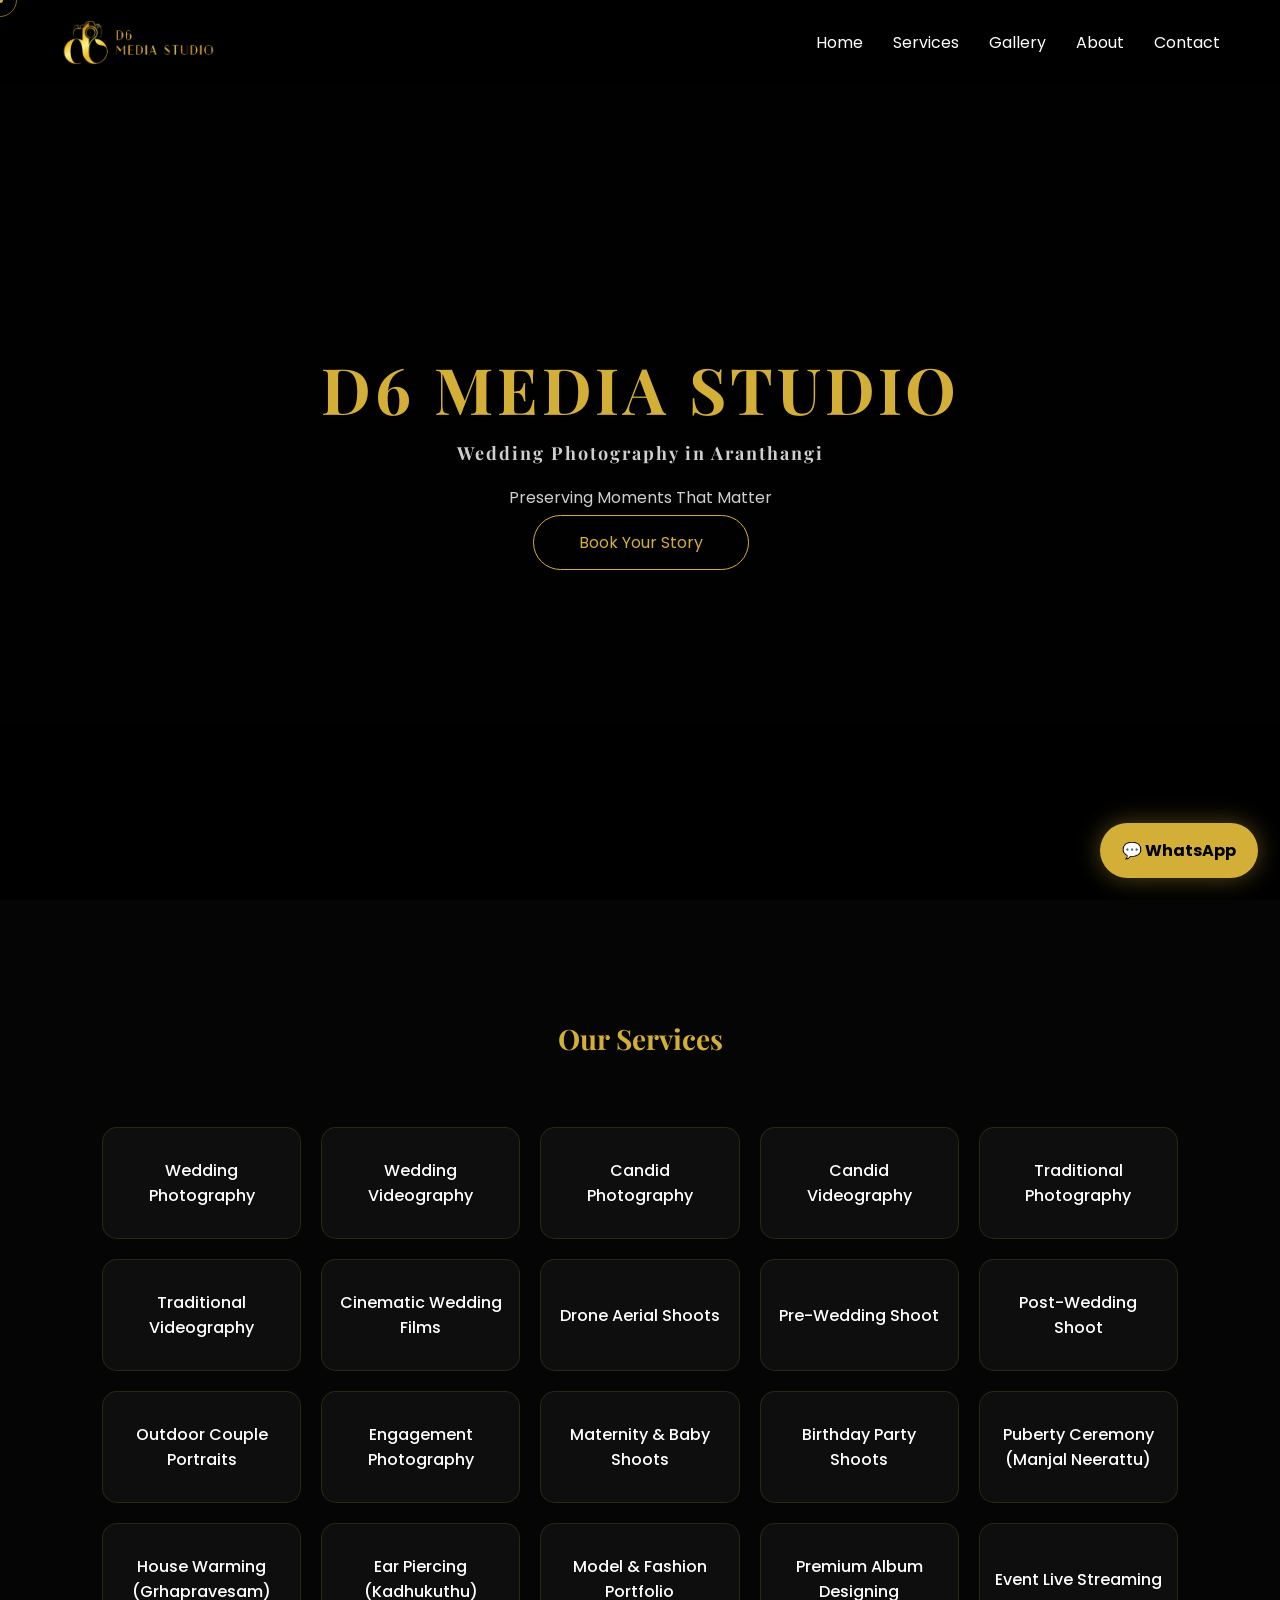
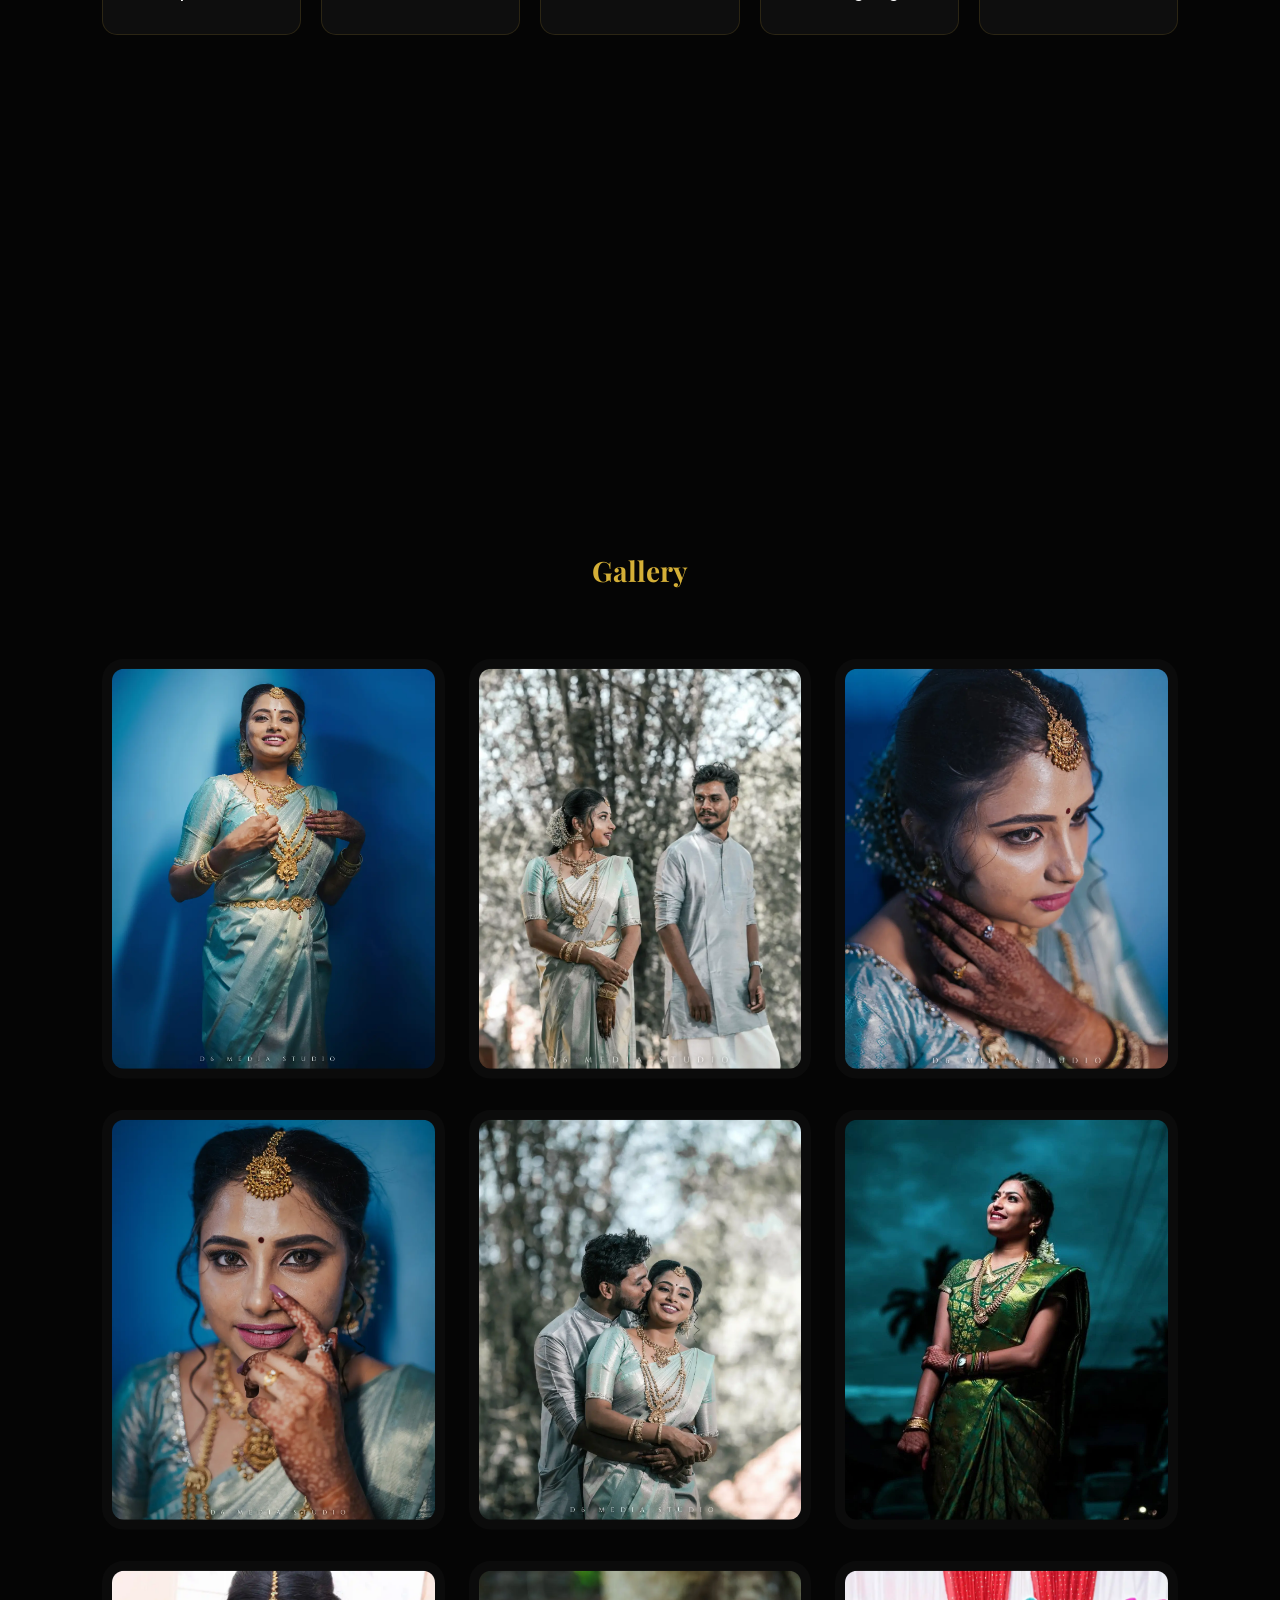
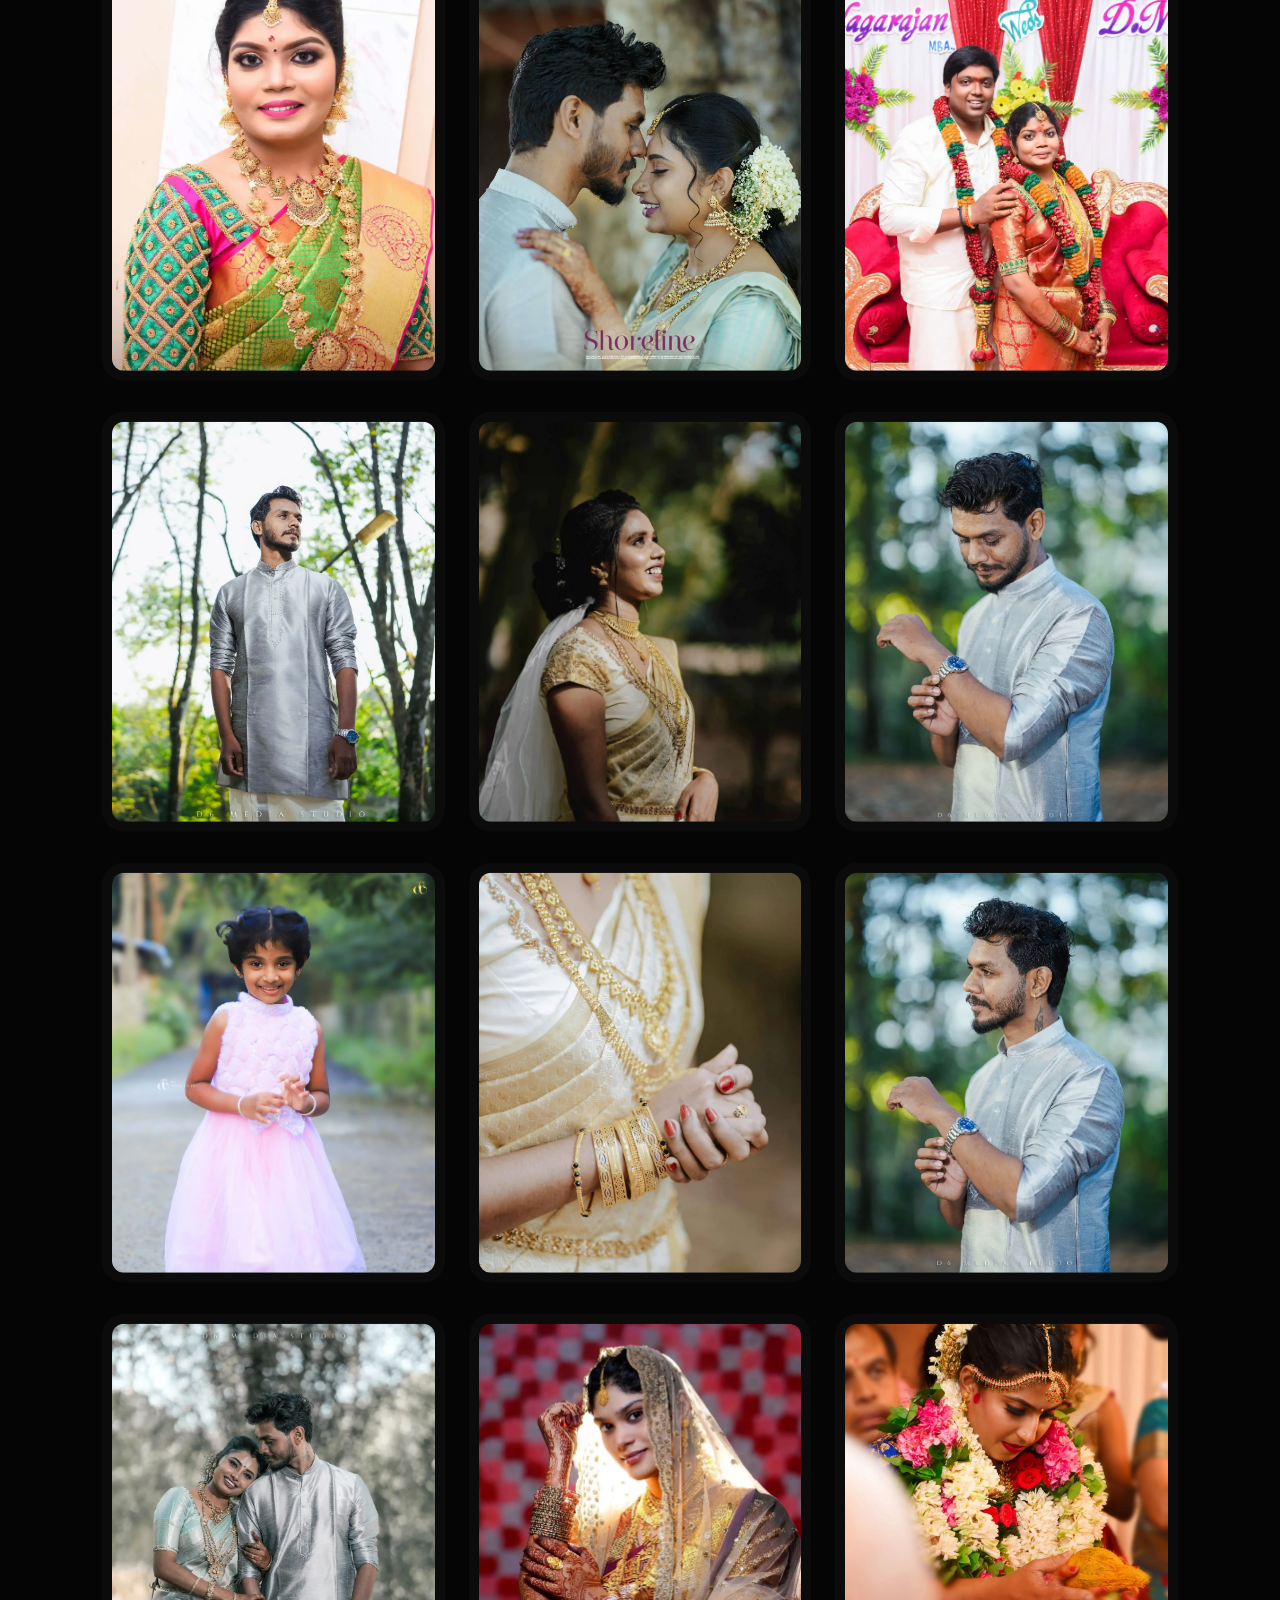
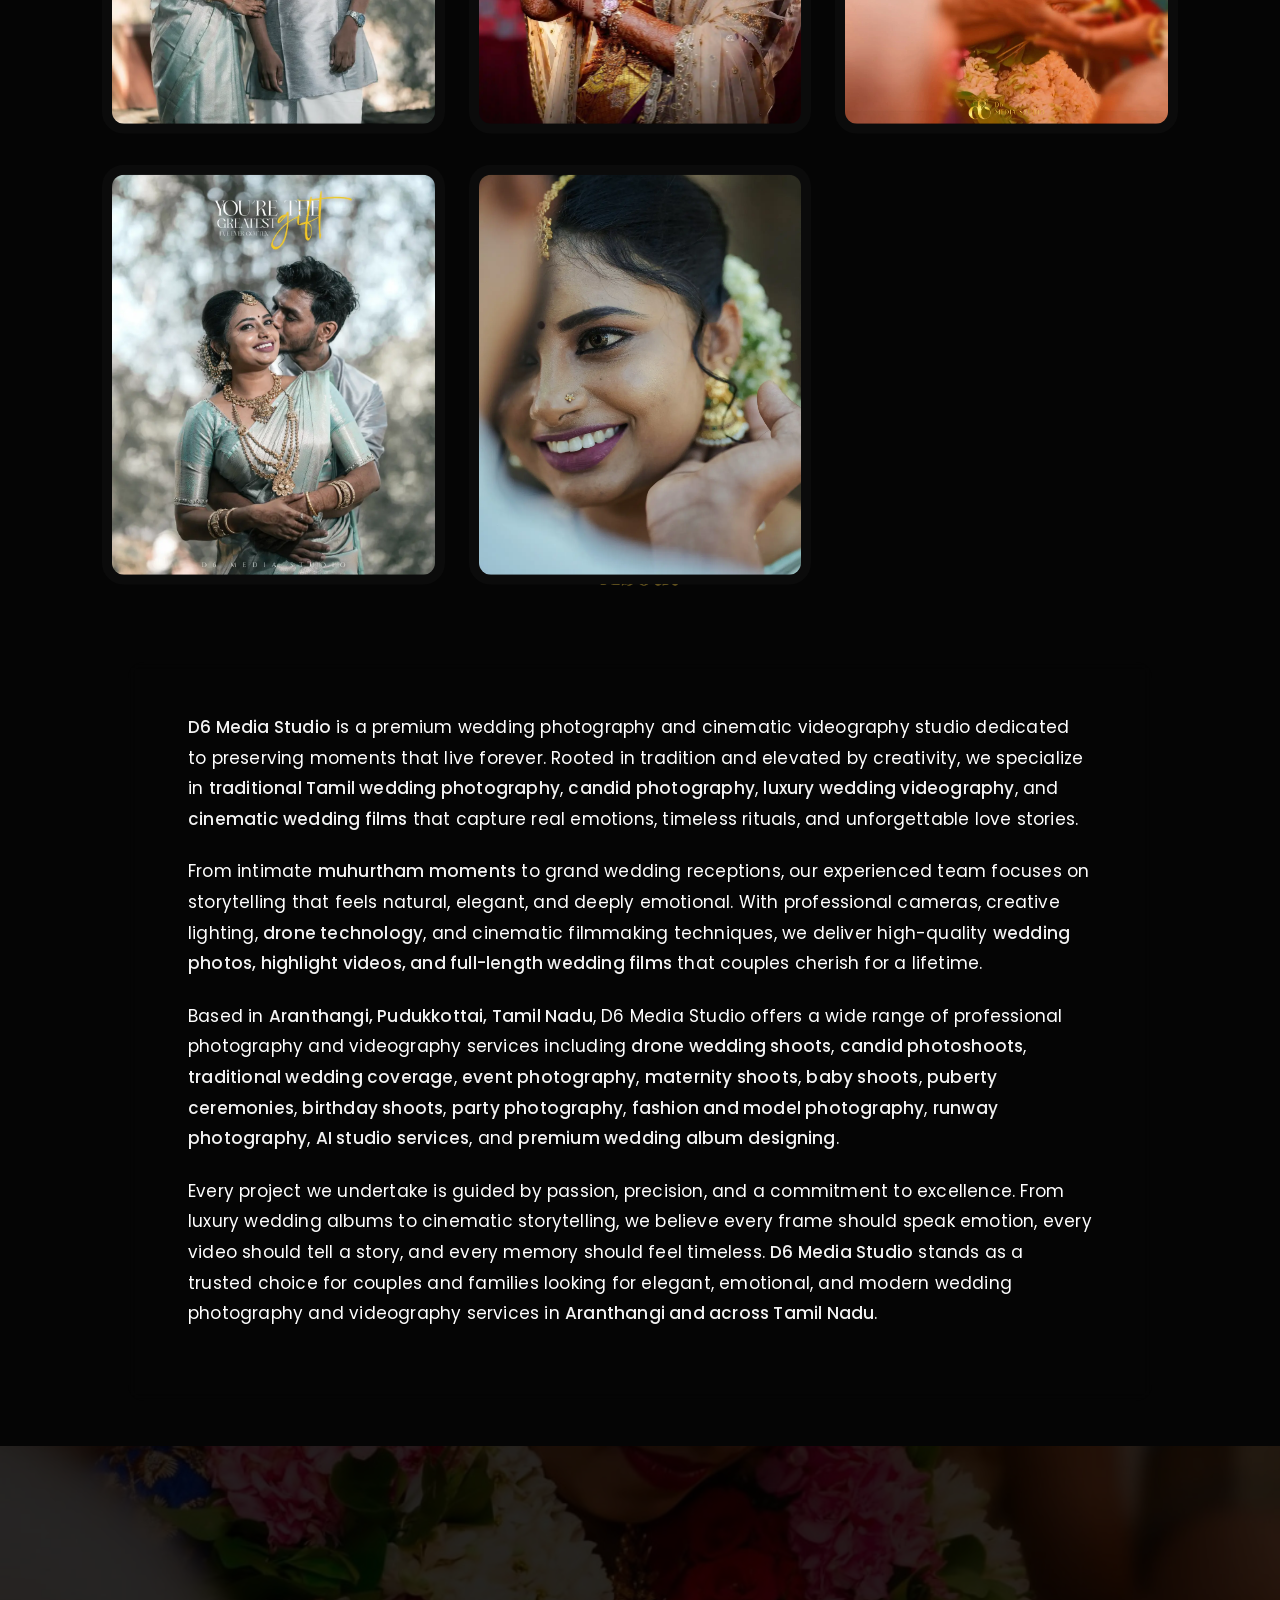
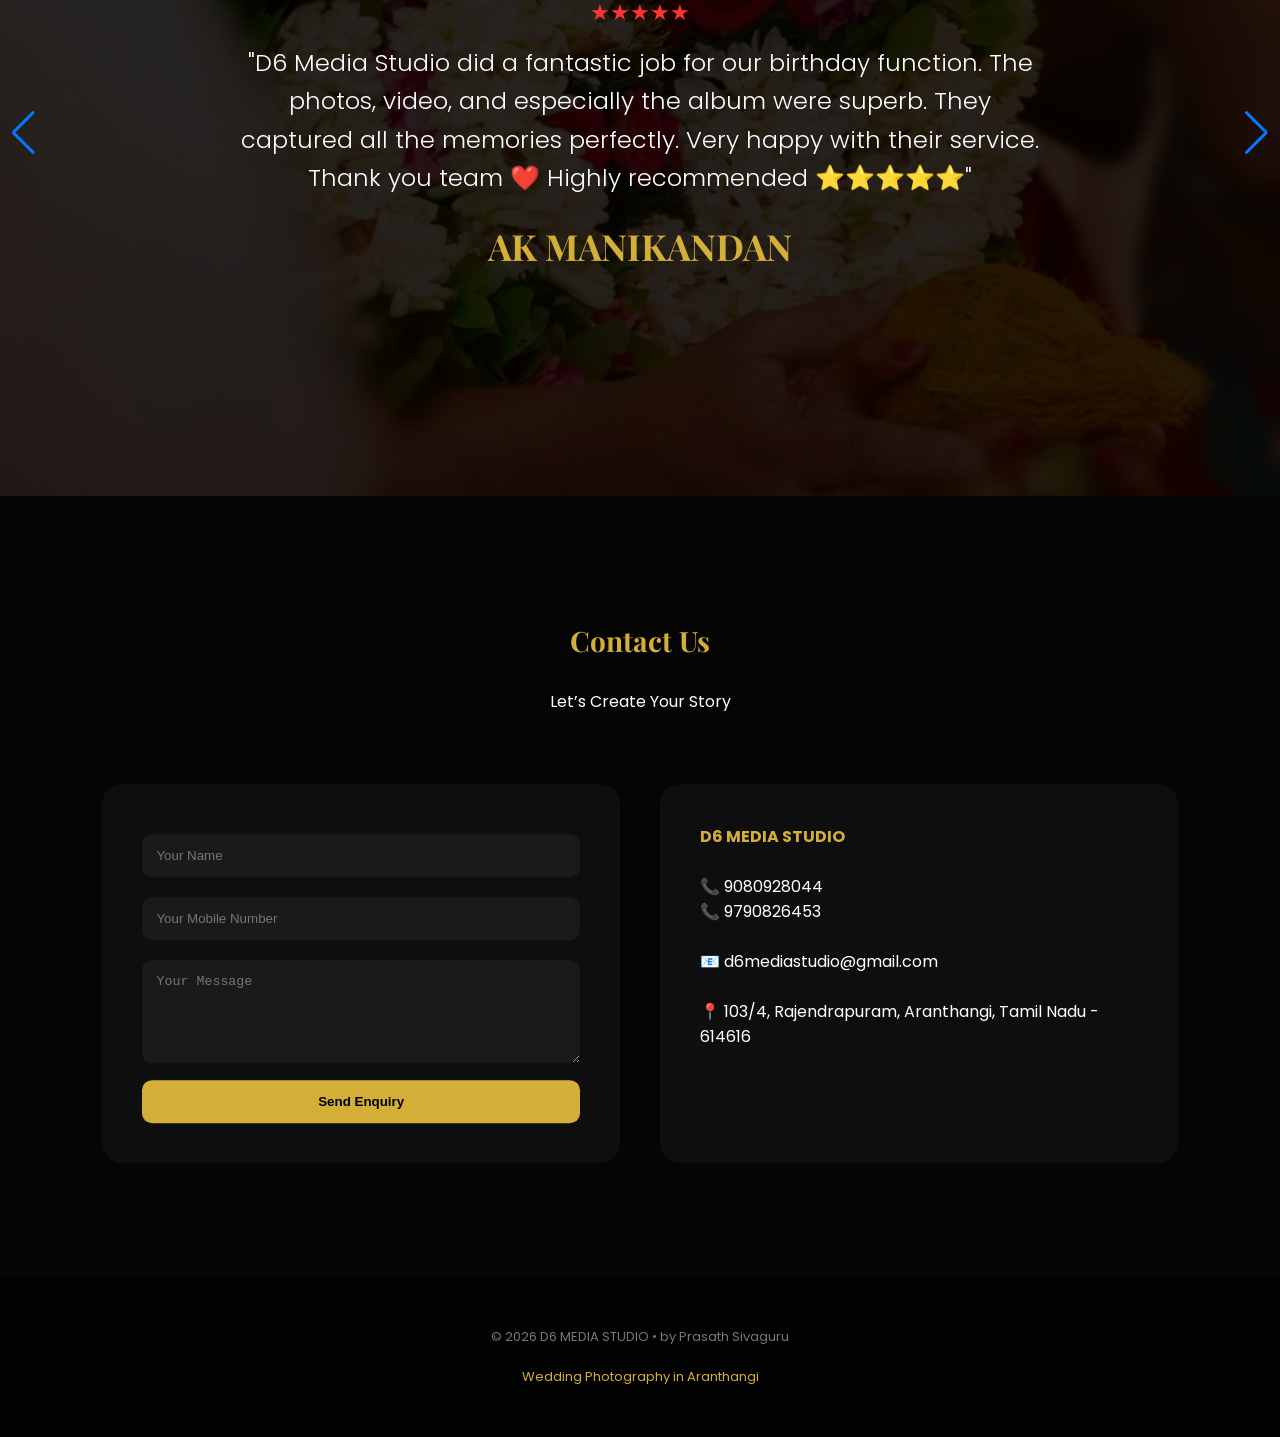
==== index.html @ 0538af0a "Update index.html" ====
<!DOCTYPE html>
<html lang="en">
<head>
<meta charset="UTF-8">
<meta name="viewport" content="width=device-width, initial-scale=1.0">
<title>D6 Media Studio | Aranthangi's Best Wedding Photography & Cinematic Films</title>
<link rel="icon" href="/favicon.png">
<link rel="shortcut icon" href="/favicon.png">
<meta name="description" content="Capture your moments with Aranthangi's top-rated D6 Media Studio. 10+ years experience in cinematic wedding films & luxury albums. Limited slots available—Book your date today!">
<meta name="keywords" content="wedding photography in Aranthangi, best studio in Aranthangi, candid photography, cinematic wedding films, D6 Media Studio">
<link href="https://fonts.googleapis.com/css2?family=Playfair+Display:wght@600;700&family=Poppins:wght@300;400;500&display=swap" rel="stylesheet">
<script type="application/ld+json">
{
  "@context": "https://schema.org",
  "@type": "PhotographyStore",
  "name": "D6 Media Studio",
  "image": "https://d6mediastudio.in/images/logo-vertical-gold.png",
  "address": {
    "@type": "PostalAddress",
    "streetAddress": "103/4, Rajendrapuram",
    "addressLocality": "Aranthangi",
    "addressRegion": "TN",
    "postalCode": "614616",
    "addressCountry": "IN"
  },
  "url": "https://d6mediastudio.in",
  "telephone": "9080928044",
  "priceRange": "₹25000-₹150000",
  "openingHours": "Mo-Su 09:00-21:00"
}
</script>
<link rel="stylesheet" href="https://cdn.jsdelivr.net/npm/swiper@11/swiper-bundle.min.css" />
<style>
:root{
  --black:#050505;
  --gold:#d4af37;
  --white:#ffffff;
  --muted:#cfcfcf;
}

*{margin:0;padding:0;box-sizing:border-box}
body{
  background:var(--black);
  color:var(--white);
  font-family:'Poppins',sans-serif;
  overflow-x:hidden;
  cursor:none;
}
a{text-decoration:none;color:inherit}

/* ================= CURSOR ================= */
.cursor-dot{
  position:fixed;
  width:6px;height:6px;
  background:var(--gold);
  border-radius:50%;
  pointer-events:none;
  z-index: 2147483647 !important; 
  transform:translate(-50%,-50%);
}
.cursor-ring{
  position:fixed;
  width:34px;height:34px;
  border:1.5px solid rgba(212,175,55,.6);
  border-radius:50%;
  pointer-events:none;
  z-index: 2147483646 !important;
  transform:translate(-50%,-50%);
  transition:.25s ease;
}
.cursor-ring.active{
  width:70px;height:70px;
  border:2px solid rgba(212,175,55,.95);
  box-shadow:0 0 40px rgba(212,175,55,.8);
}
.cursor-ring.click{
  animation:pulse .35s ease;
}
@keyframes pulse{
  0%{transform:translate(-50%,-50%) scale(1)}
  50%{transform:translate(-50%,-50%) scale(1.6)}
  100%{transform:translate(-50%,-50%) scale(1)}
}
.sparkle{
  position:fixed;
  width:6px;height:6px;
  background:radial-gradient(circle,#ffd700,#d4af37);
  border-radius:50%;
  pointer-events:none;
  z-index: 2147483647 !important; 
  animation:spark .7s ease-out forwards;
  z-index:10001;
}
@keyframes spark{
  to{opacity:0;transform:translate(var(--x),var(--y)) scale(0)}
}

/* ================= NAV ================= */
nav{
  position:fixed;top:0;width:100%;
  padding:20px 60px;
  display:flex;justify-content:space-between;align-items:center;
  background:rgba(0,0,0,.75);
  backdrop-filter:blur(10px);
  z-index:1000;
}
nav img{height:45px}
nav ul{display:flex;gap:30px;list-style:none}
nav a:hover{color:var(--gold)}

/* ================= HERO ================= */
.hero{
  height:100vh;
  position:relative;
  overflow:hidden;
}
.hero video{
  width:100%;
  height:100%;
  object-fit:cover;
  transform:scale(1.15);
  will-change:transform;
}

.hero-overlay{
  position:absolute;inset:0;
  background:linear-gradient(rgba(0,0,0,.6),rgba(0,0,0,.85));
  display:flex;align-items:center;justify-content:center;text-align:center
}
.hero h1{
  font-family:'Playfair Display',serif;
  font-size:64px;color:var(--gold);letter-spacing:4px
}
.hero p{margin:20px 0;color:var(--muted)}
.hero a{
  padding:15px 45px;border:1px solid var(--gold);
  border-radius:40px;color:var(--gold);
}
.hero a:hover{
  background:var(--gold);color:#000;
  box-shadow:0 0 30px rgba(212,175,55,.6)
}
.hero{
  position:relative;
  z-index:1;
}
.hero-parallax{
  will-change: transform, opacity, filter;
  transition: filter .15s linear;
}


/* ================= SECTION ================= */
section{padding:120px 8%}
.title{text-align:center;margin-bottom:70px}
.title h2{
  font-family:'Playfair Display',serif;
  color:var(--gold);font-size:42px
}
/* ================= SERVICES FULL WIDTH ALIGNMENT ================= */
.services {
  display: grid;
  /* Desktop row focus: 5 items per row */
  grid-template-columns: repeat(5, 1fr); 
  gap: 20px; 
  /* Gallery madhiriye full width vara 'max-width' remove panniyachu */
  width: 100%; 
  margin: 0 auto;
}

.service {
  padding: 30px 15px; /* Padding konjam increase panniyachu for better visibility */
  border-radius: 15px;
  background: #0e0e0e;
  border: 1px solid rgba(212,175,55,.15);
  text-align: center;
  font-size: 16px; 
  font-weight: 500;
  display: flex;
  align-items: center;
  justify-content: center;
  min-height: 100px; /* Visibility innum nalla irukka height balance panniyachu */
  transition: .4s;
}

.service:hover {
  transform: translateY(-8px);
  border-color: var(--gold);
  box-shadow: 0 12px 25px rgba(212,175,55,0.25);
}

/* Tablet view (4 items per row) */
@media (max-width: 1100px) {
  .services {
    grid-template-columns: repeat(4, 1fr);
  }
}

/* Mobile view (2 items per row) */
@media (max-width: 768px) {
  .services {
    grid-template-columns: repeat(2, 1fr);
    gap: 12px;
    width: 100%; /* Mobile-layum full width */
  }
  .service {
    font-size: 14px;
    min-height: 80px;
    padding: 15px 10px;
  }
}
/* ================= GALLERY ================= */
.gallery{
  display:grid;
  grid-template-columns:repeat(auto-fit,minmax(260px,1fr));
  gap:24px;
}

.gallery img{
  width:100%;
  height:420px;
  aspect-ratio: 2 / 3;
  object-fit:cover;
  background:#0b0b0b;
  padding:10px;
  border-radius:22px;
  transition:.6s cubic-bezier(.22,.61,.36,1);
}

.gallery img.magnet{
  transform:scale(1.05);
  box-shadow:0 0 35px rgba(212,175,55,.35);
}
/* ================= CONTACT ================= */
.contact{
  display:grid;
  grid-template-columns:repeat(auto-fit,minmax(320px,1fr));
  gap:40px;
}
.contact-box{
  background:#0e0e0e;
  padding:40px;border-radius:20px
}
.contact-box input,.contact-box textarea{
  width:100%;margin:10px 0;padding:14px;
  border:none;border-radius:10px;
  background:#1a1a1a;color:#fff
}
.contact-box button{
  width:100%;padding:14px;
  background:var(--gold);border:none;
  border-radius:10px;font-weight:600
}

/* ================= FOOTER ================= */
footer{
  padding:50px;text-align:center;
  background:#020202;color:#777;font-size:13px
}
.whatsapp{
  position:fixed;right:22px;bottom:22px;
  background:var(--gold);color:#000;
  padding:15px 22px;border-radius:50px;
  font-weight:700;box-shadow:0 0 25px rgba(212,175,55,.4);
  z-index: 999;
}
html{
  scroll-behavior: smooth;
}
.reveal{
  opacity:0;
  transform:translateY(60px) scale(.96);
  transition:
    opacity 1s cubic-bezier(.22,.61,.36,1),
    transform 1s cubic-bezier(.22,.61,.36,1);
}

.reveal.show{
  opacity:1;
  transform:translateY(0) scale(1);
}
/* ===== REVIEW SECTION CLICK FIX ===== */
#reviews {
    position: relative;
    padding: 120px 0;
    background: url('images/d6-media-studio-aranthangi-rajendrapuram.webp') no-repeat center center/cover;
    background-attachment: fixed;
    min-height: 650px;
    display: flex;
    align-items: center; 
    justify-content: center;
    overflow: hidden;
}

.reviews-overlay {
    position: absolute;
    inset: 0;
    background: rgba(0, 0, 0, 0.85);
    z-index: 1;
}

.swiper {
    width: 100%;
    z-index: 1;
    padding-bottom: 0px;
    /* Click-ah button-ku pass panna indha line mukkiyam */
    pointer-events: none; 
}

/* Slides and Arrows mattum thirumba click aagura madhiri mathuroam */
.swiper-slide, .swiper-button-next, .swiper-button-prev {
    pointer-events: auto;
}

.review-slide-content {
    max-width: 850px;
    margin: 0 auto;
    text-align: center;
    padding: 0 25px;
}

.stars-premium {
    color: #ff3333;
    font-size: 22px;
    margin-bottom: 15px;
}

.review-text-premium {
    font-size: 24px;
    line-height: 1.6;
    color: #ffffff;
    margin-bottom: 25px;
    font-weight: 300;
}

.reviewer-name {
    font-family: 'Playfair Display', serif;
    color: var(--gold);
    font-size: 36px;
    text-transform: uppercase;
    margin-top: 15px;
}

/* Button Fix: Z-index 999 kuduthu mela thooki vechurukken */

.review-action a:hover {
    background: var(--gold);
    color: #000;
}

#img-lightbox.active{
  display:flex;
}

.lb-close{
  position:absolute;
  top:30px;
  right:40px;
  font-size:42px;
  color:#d4af37;
  cursor:pointer;
  z-index:2147483647;
}
/* SEO hidden – visible aaga koodaadhu */
.seo-hidden{
  position:absolute;
  left:-9999px;
  width:1px;
  height:1px;
  overflow:hidden;
}

/* ================= MOBILE FIXES ================= */

  #about .about{
    padding: 22px 18px;
    border-radius: 16px;
  }

  #about p{
    font-size: 15px;
    line-height: 1.9;
    text-align: left;
  }

  .title h2{
    font-size: 28px;
    margin-bottom: 30px;
  }
}
@media (max-width: 768px){
  body{
    cursor: default;
  }
  .cursor-dot,
  .cursor-ring,
  .sparkle{
    display:none !important;
  }
}
@media (max-width:768px){
  nav{
    padding:14px 20px;
  }
  nav ul{
    gap:16px;
    font-size:14px;
  }
}
@media(max-width:768px){
  .parallax{
    transform:none !important;
  }
}
/* ===== FORCE FIX ABOUT SECTION ===== */
#about{
  transform: none !important;
}

@media(max-width:768px){
  #about{
    transform: none !important;
    position: relative;
    top: 0;
  }
}
/* ===== MOBILE PARALLAX OFF ===== */
@media(max-width:768px){
  .parallax{
    transform: none !important;
  }
}
/* ===== ABOUT SECTION PREMIUM LOOK ===== */
#about .about{
  backdrop-filter: blur(6px);
}
@media(min-width:1024px){
  #about{
    padding-bottom: 45px;
  }

  #reviews{
    padding-top: 45px;
  }
}
@media(min-width:1024px){
  .reviews-grid{
    margin-top: 30px;
  }
}
/* Reviews Bottom Center Fix */
.reviews-bottom-center {
    display: flex;
    flex-wrap: wrap;
    justify-content: center; /* Idhu thaan rendu card-aiyum center panna pogudhu */
    gap: 30px;
    max-width: 1200px;
    margin: 30px auto 0; /* Top-la konjam gap */
}

/* Ensure bottom cards match the grid card size */
.reviews-bottom-center .review-card {
    width: 350px; /* Grid-la ulla adhe width */
    flex-grow: 0;
}

@media (max-width: 768px) {
    .reviews-bottom-center .review-card {
        width: 100%;
    }
}
/* ===== DESKTOP ABOUT TEXT FIX ===== */
@media(min-width:1024px){
  #about .about{
    max-width: 720px;   /* 👈 sweet spot */
  }
}
@media(min-width:1024px){
  #about p{
    font-size: 17px;
    line-height: 1.9;
  }
}
#about p{
  letter-spacing: 0.2px;
}
/* ===== FINAL DESKTOP ABOUT LAYOUT FIX ===== */
@media (min-width:1024px){

  #about{
    padding-left: 10%;
    padding-right: 10%;
  }

  #about .about{
    max-width: 100%;
    width: 100%;
    margin: 0 auto;
    padding: 50px 60px;
  }

  #about p{
    font-size: 18px;
    line-height: 1.85;
  }
}
#about p{
  text-align: left;
}
#about .about p{
  margin-bottom: 22px;
}

@media (max-width: 768px){

  #gallery{
    padding-bottom: 30px !important;
  }

  #about{
    padding-top: 30px !important;
  }

}
@media (max-width: 768px){

  #about{
    padding-bottom: 30px !important;
  }

  #reviews{
    padding-top: 30px !important;
  }

}
@media (max-width: 768px){

  #about .title{
    margin-bottom: 20px;
  }

}
/* ===== TYPOGRAPHY CALM FIX ===== */
#about strong{
  font-weight: 500;        /* instead of bold */
  color: #f2f2f2;          /* soft white */
}
#about p{
  font-weight: 400;
}
#about .key{
  font-weight: 600;
  color: #ffffff;
}
@media(min-width:1024px){
  #about p{
    font-size: 17px;   /* 18 → 17 */
    line-height: 1.8;
  }
}
/* LIGHTBOX BASE STYLE - இதைக் கட்டாயம் சேர்க்கவும் */
#img-lightbox {
  position: fixed;
  top: 0;
  left: 0;
  width: 100%;
  height: 100%;
  background: rgba(0, 0, 0, 0.95);
  z-index: 10002;
  display: none; /* இதுதான் 'X' குறியீட்டை மறைக்கும் */
  align-items: center;
  justify-content: center;
  backdrop-filter: blur(10px);
}

/* ஆக்டிவ் ஆகும் போது மட்டும் தெரியும் */
#img-lightbox.active {
  display: flex;
}

#lb-img {
  max-width: 90%;
  max-height: 85vh;
  border-radius: 8px;
  box-shadow: 0 0 50px rgba(212, 175, 55, 0.3);
}

.lb-close {
  position: absolute;
  top: 30px;
  right: 40px;
  font-size: 50px;
  color: #d4af37;
  cursor: pointer;
  line-height: 1;
  transition: 0.3s;
}

.lb-close:hover {
  transform: scale(1.2);
  color: #ffffff;
}
</style>
</head>

<body>

<div class="cursor-dot"></div>
<div class="cursor-ring"></div>

<nav>
  <img src="images/logo-vertical-gold.png">
  <ul>
  <li><a href="#home">Home</a></li>
  <li><a href="#services">Services</a></li>
  <li><a href="#gallery">Gallery</a></li>
  <li><a href="#about">About</a></li>
  <li><a href="#contact">Contact</a></li>
</ul>
</nav>

<div class="hero" id="home">
  <video autoplay muted loop playsinline>
    <source src="video/hero.mp4" type="video/mp4">
  </video>
  <div class="hero-overlay">
  <div class="hero-content hero-parallax">
    <h1>
  D6 MEDIA STUDIO
  <span style="display:block; font-size: 18px; letter-spacing: 2px; color: var(--muted); margin-top: 10px;">
    Wedding Photography in Aranthangi
  </span>
</h1>
    <p>Preserving Moments That Matter</p>
    <a href="#contact">Book Your Story</a>
  </div>
</div>

</div>
<div class="seo-link seo-hidden">
  <a href="/wedding-photography-aranthangi.html">
    Wedding Photography in Aranthangi
  </a>
</div>


<section id="services" class="reveal parallax">
  <div class="title">
    <h2>Our Services</h2>
  </div>

  <div class="services">
    <div class="service">Wedding Photography</div>
    <div class="service">Wedding Videography</div>
    <div class="service">Candid Photography</div>
    <div class="service">Candid Videography</div>
    <div class="service">Traditional Photography</div>
    <div class="service">Traditional Videography</div>
    <div class="service">Cinematic Wedding Films</div>
    <div class="service">Drone Aerial Shoots</div>
    <div class="service">Pre-Wedding Shoot</div>
    <div class="service">Post-Wedding Shoot</div>
    <div class="service">Outdoor Couple Portraits</div>
    <div class="service">Engagement Photography</div>
    <div class="service">Maternity & Baby Shoots</div>
    <div class="service">Birthday Party Shoots</div>
    <div class="service">Puberty Ceremony (Manjal Neerattu)</div>
    <div class="service">House Warming (Grhapravesam)</div>
    <div class="service">Ear Piercing (Kadhukuthu)</div>
    <div class="service">Model & Fashion Portfolio</div>
    <div class="service">Premium Album Designing</div>
    <div class="service">Event Live Streaming</div>
  </div>
</section>


<section id="gallery" class="reveal parallax">
  <div class="title"><h2>Gallery</h2></div>

  <div class="gallery">
  <a class="lightbox" data-img="images/d6-media-studio-candid-bride-portrait-aranthangi.webp">
  <img src="images/d6-media-studio-candid-bride-portrait-aranthangi.webp"
  alt="Candid bride portrait in Aranthangi by D6 Media Studio"
  title="Bride Portrait Aranthangi">
</a>

  <a class="lightbox" data-img="images/d6-media-studio-pre-wedding-shoot-aranthangi.webp">
  <img src="images/d6-media-studio-pre-wedding-shoot-aranthangi.webp"
  alt="Pre wedding shoot in Aranthangi"
  title="Pre Wedding Shoot Aranthangi">
</a>

  <a class="lightbox" data-img="images/d6-media-studio-engagement-photography-aranthangi.webp">
  <img src="images/d6-media-studio-engagement-photography-aranthangi.webp"
  alt="Engagement photography in Aranthangi by D6 Media Studio"
  title="Engagement Shoot Aranthangi">
</a>

  <a class="lightbox" data-img="images/d6-media-studio-tamil-wedding-rituals-aranthangi.webp">
  <img src="images/d6-media-studio-tamil-wedding-rituals-aranthangi.webp"
  alt="Tamil wedding rituals photography in Aranthangi"
  title="Tamil Wedding Rituals">
</a>
 

  <a class="lightbox" data-img="images/d6-media-studio-pre-wedding-couple-peravurani.webp">
  <img src="images/d6-media-studio-pre-wedding-couple-peravurani.webp"
  alt="Pre wedding couple shoot in Peravurani Tamil Nadu"
  title="Pre Wedding Peravurani">
</a>
  
    <a class="lightbox" data-img="images/wedding-photography-aranthangi.webp">
      <img src="images/wedding-photography-aranthangi.webp" alt="Best Candid Wedding Photography in Aranthangi - D6 Media Studio" title="Candid Wedding Moments Aranthangi">
   </a>


 <a class="lightbox" data-img="images/traditional-muhurtham-photography-pudukkottai.webp">
      <img src="images/traditional-muhurtham-photography-pudukkottai.webp" alt="Traditional Tamil Wedding Photography Pudukkottai District" title="Muhurtham Photography D6 Media Studio">
   </a>

<a class="lightbox" data-img="images/d6-media-studio-bride-portrait-keeramangalam.webp">
  <img src="images/d6-media-studio-bride-portrait-keeramangalam.webp"
  alt="Bride portrait in Keeramangalam wedding photography"
  title="Bride Portrait Keeramangalam">
</a>

   <a class="lightbox" data-img="images/candid-wedding-shoot-tamilnadu.webp">
      <img src="images/candid-wedding-shoot-tamilnadu.webp" alt="Creative Pre-Wedding Outdoor Shoot in Aranthangi Tamil Nadu" title="Post-Wedding Outdoor Couple Shoot">
   </a>

 <a class="lightbox" data-img="images/d6-media-studio-groom-portrait-aranthangi.webp">
  <img src="images/d6-media-studio-groom-portrait-aranthangi.webp"
  alt="Groom portrait in Aranthangi wedding photography"
  title="Groom Portrait Aranthangi">
</a>
  
   <a class="lightbox" data-img="images/pre-wedding-outdoor-shoot-aranthangi.webp">
      <img src="images/pre-wedding-outdoor-shoot-aranthangi.webp" alt="Engagement and Nichayathartham Photography Aranthangi" title="Engagement Ceremony Stills">
   </a>

  <a class="lightbox" data-img="images/d6-media-studio-engagement-photography-keeramangalam.webp">
  <img src="images/d6-media-studio-engagement-photography-keeramangalam.webp"
  alt="Engagement photography in Keeramangalam"
  title="Engagement Shoot Keeramangalam">
</a>


   <a class="lightbox" data-img="images/drone-wedding-photography-services.webp">
      <img src="images/drone-wedding-photography-services.webp" alt="Professional Drone Wedding Shoot Aranthangi D6 Media Studio" title="Aerial Wedding Photography">
   </a>

   <a class="lightbox" data-img="images/baby-shoot-and-maternity-aranthangi.webp">
      <img src="images/baby-shoot-and-maternity-aranthangi.webp" alt="Professional Baby Shoot and Maternity Photography in Aranthangi" title="Newborn and Baby Photography">
   </a>

  <a class="lightbox" data-img="images/d6-media-studio-traditional-wedding-rajendirapuram.webp">
  <img src="images/d6-media-studio-traditional-wedding-rajendirapuram.webp"
  alt="Traditional wedding photography in Rajendirapuram"
  title="Wedding Rajendirapuram">
</a>

  <a class="lightbox" data-img="images/d6-media-studio-wedding-couple-candid-keeramangalam.webp">
  <img src="images/d6-media-studio-wedding-couple-candid-keeramangalam.webp"
  alt="Wedding couple candid moment in Keeramangalam"
  title="Candid Couple Keeramangalam">
</a>

   <a class="lightbox" data-img="images/best-wedding-album-design-studio.webp">
      <img src="images/best-wedding-album-design-studio.webp" alt="Luxury Wedding Album Designing and Printing Aranthangi" title="Premium Karizma Wedding Albums">
   </a>

   <a class="lightbox" data-img="images/d6-media-studio-aranthangi-rajendrapuram.webp">
      <img src="images/d6-media-studio-aranthangi-rajendrapuram.webp" alt="D6 Media Studio - Top Rated Photo Studio in Aranthangi Rajendrapuram" title="D6 Media Studio Aranthangi">
   </a>
  
  <a class="lightbox" data-img="images/d6-media-studio-wedding-couple-portrait-aranthangi.webp">
  <img src="images/d6-media-studio-wedding-couple-portrait-aranthangi.webp"
  alt="Wedding couple portrait in Aranthangi Tamil Nadu"
  title="Wedding Couple Portrait">
</a>

  <a class="lightbox" data-img="images/d6-media-studio-wedding-couple-rajendirapuram.webp">
  <img src="images/d6-media-studio-wedding-couple-rajendirapuram.webp"
  alt="Wedding couple portrait in Rajendirapuram"
  title="Wedding Couple Rajendirapuram">
</a>

</div>
</section>

<section id="about" class="reveal">
  <div class="title">
    <h2>About</h2>
  </div>

  <div class="about">

    <p>
      <strong>D6 Media Studio</strong> is a premium wedding photography and cinematic videography studio dedicated to preserving moments that live forever.
      Rooted in tradition and elevated by creativity, we specialize in
      <strong>traditional Tamil wedding photography</strong>,
      <strong>candid photography</strong>,
      <strong>luxury wedding videography</strong>, and
      <strong>cinematic wedding films</strong> that capture real emotions, timeless rituals,
      and unforgettable love stories.
    </p>

    <p>
      From intimate <strong>muhurtham moments</strong> to grand wedding receptions, our experienced team focuses on storytelling that feels natural,
      elegant, and deeply emotional. With professional cameras, creative lighting,
      <strong>drone technology</strong>, and cinematic filmmaking techniques,
      we deliver high-quality <strong>wedding photos, highlight videos,
      and full-length wedding films</strong> that couples cherish for a lifetime.
    </p>

    <p>
      Based in <strong>Aranthangi, Pudukkottai, Tamil Nadu</strong>, D6 Media Studio offers a wide range of professional photography and videography services including
      <strong>drone wedding shoots</strong>, <strong>candid photoshoots</strong>,
      <strong>traditional wedding coverage</strong>, <strong>event photography</strong>,
      <strong>maternity shoots</strong>, <strong>baby shoots</strong>,
      <strong>puberty ceremonies</strong>, <strong>birthday shoots</strong>,
      <strong>party photography</strong>, <strong>fashion and model photography</strong>,
      <strong>runway photography</strong>, <strong>AI studio services</strong>,
      and <strong>premium wedding album designing</strong>.
    </p>

    <p>
      Every project we undertake is guided by passion, precision, and a commitment to excellence.
      From luxury wedding albums to cinematic storytelling, we believe every frame should speak emotion,
      every video should tell a story, and every memory should feel timeless.
      <strong>D6 Media Studio</strong> stands as a trusted choice for couples and families looking for
      elegant, emotional, and modern wedding photography and videography services in
      <strong>Aranthangi and across Tamil Nadu</strong>.
    </p>

  </div>
</section>
<section id="reviews" class="reveal">
    <div class="reviews-overlay"></div>
    
    <div class="swiper mySwiper">
        <div class="swiper-wrapper">
            <div class="swiper-slide">
                <div class="review-slide-content">
                    <div class="stars-premium">★★★★★</div>
                    <p class="review-text-premium">"D6 Media Studio did a fantastic job for our birthday function. The photos, video, and especially the album were superb. They captured all the memories perfectly. Very happy with their service. Thank you team ❤️ Highly recommended ⭐⭐⭐⭐⭐"</p>
                    <h3 class="reviewer-name">AK Manikandan</h3>
                </div>
            </div>
            <div class="swiper-slide">
                <div class="review-slide-content">
                    <div class="stars-premium">★★★★★</div>
                    <p class="review-text-premium">"A place where moments are transformed into beautiful, lasting memories.so visit the D6 media studio for your events."</p>
                    <h3 class="reviewer-name">Roja</h3>
                </div>
            </div>
            <div class="swiper-slide">
                <div class="review-slide-content">
                    <div class="stars-premium">★★★★★</div>
                    <p class="review-text-premium">"Good service friendly team Photos and videos came out well Satisfied with the work... ❤️"</p>
                    <h3 class="reviewer-name">Jenifer Rejina</h3>
                </div>
            </div>
            <div class="swiper-slide">
                <div class="review-slide-content">
                    <div class="stars-premium">★★★★★</div>
                    <p class="review-text-premium">"Excellent service and creative output. Best studio in Aranthangi area."</p>
                    <h3 class="reviewer-name">MOHAMED TASFEEK RAHMAN</h3>
                </div>
            </div>
            <div class="swiper-slide">
                <div class="review-slide-content">
                    <div class="stars-premium">★★★★★</div>
                    <p class="review-text-premium">"Outstanding work! The creativity, editing, and attention to detail are exceptional. The final output exceeded our expectations. Truly professional service with an artistic touch. Would definitely recommend to friends and family.🤩✨"</p>
                    <h3 class="reviewer-name">Dharani Prasanth</h3>
                </div>
            </div>
            <div class="swiper-slide">
                <div class="review-slide-content">
                    <div class="stars-premium">★★★★★</div>
                    <p class="review-text-premium">"Perfect storytelling and natural candid moments. Luxury cinematic wedding photography."</p>
                    <h3 class="reviewer-name">Sabari Krishnan</h3>
                </div>
            </div>
            <div class="swiper-slide">
                <div class="review-slide-content">
                    <div class="stars-premium">★★★★★</div>
                    <p class="review-text-premium">"Album quality and video output exceeded expectations. On-time delivery."</p>
                    <h3 class="reviewer-name">Sanmathi Siva</h3>
                </div>
            </div>
            <div class="swiper-slide">
                <div class="review-slide-content">
                    <div class="stars-premium">★★★★★</div>
                    <p class="review-text-premium">"Highly recommended for traditional Tamil weddings. Professional team with cinematic vision."</p>
                    <h3 class="reviewer-name">Gowsi Satwika</h3>
                </div>
            </div>
            <div class="swiper-slide">
                <div class="review-slide-content">
                    <div class="stars-premium">★★★★★</div>
                    <p class="review-text-premium">"The best place for cinematic wedding films. Their editing skills are on another level."</p>
                    <h3 class="reviewer-name">Arun Rithvik</h3>
                </div>
            </div>
            <div class="swiper-slide">
                <div class="review-slide-content">
                    <div class="stars-premium">★★★★★</div>
                    <p class="review-text-premium">"Very patient and friendly photographers. They captured every small detail of our wedding."</p>
                    <h3 class="reviewer-name">Senthil Kumar</h3>
                </div>
            </div>
            <div class="swiper-slide">
                <div class="review-slide-content">
                    <div class="stars-premium">★★★★★</div>
                    <p class="review-text-premium">"Premium quality albums at a reasonable price. Highly satisfied with D6 Media Studio."</p>
                    <h3 class="reviewer-name">Raju Tamilan</h3>
                </div>
            </div>
            <div class="swiper-slide">
                <div class="review-slide-content">
                    <div class="stars-premium">★★★★★</div>
                    <p class="review-text-premium">"Excellent response and timely delivery of photos. Best service in Pudukkottai district."</p>
                    <h3 class="reviewer-name">NAINA MOHAMED</h3>
                </div>
            </div>
            <div class="swiper-slide">
                <div class="review-slide-content">
                    <div class="stars-premium">★★★★★</div>
                    <p class="review-text-premium">"Their drone shots and outdoor couple portraits are simply breathtaking. Must try!"</p>
                    <h3 class="reviewer-name">Rajesh</h3>
                </div>
            </div>
            <div class="swiper-slide">
                <div class="review-slide-content">
                    <div class="stars-premium">★★★★★</div>
                    <p class="review-text-premium">"Top notch quality and very professional behavior. D6 Media is the go-to for all events."</p>
                    <h3 class="reviewer-name">Karthick</h3>
                </div>
            </div>

        </div>

        <div class="swiper-button-next"></div>
        <div class="swiper-button-prev"></div>
        </div>
        

</section>

<section id="contact" class="reveal parallax">
  <div class="title">
    <h2>Contact Us</h2>
    <p>Let’s Create Your Story</p>
  </div>

  <div class="contact">
    <div class="contact-box">

      <form action="https://api.web3forms.com/submit" method="POST">
    <input type="hidden" name="access_key" value="2df3120e-612d-4b2c-bffe-722ab8f708bc">

    <input type="text" name="name" placeholder="Your Name" required>
   
    <input type="tel" name="phone" placeholder="Your Mobile Number" required>

    <textarea name="message" rows="5" placeholder="Your Message" required></textarea>

    <button type="submit">Send Enquiry</button>
</form>

    </div>

    <div class="contact-box">
      <b style="color:var(--gold)">D6 MEDIA STUDIO</b><br><br>
      📞 9080928044<br>
      📞 9790826453<br><br>
      📧 d6mediastudio@gmail.com<br><br>
      📍 103/4, Rajendrapuram, Aranthangi, Tamil Nadu - 614616
    </div>
  </div>
</section>

<footer>
  © 2026 D6 MEDIA STUDIO • by Prasath Sivaguru<br><br>

  <a href="/wedding-photography-aranthangi.html" style="color:#d4af37;">
    Wedding Photography in Aranthangi
  </a>
</footer>
<a class="whatsapp" href="https://wa.me/919080928044">💬 WhatsApp</a>
<script>
const heroVideo = document.querySelector('.hero video');
const heroText  = document.querySelector('.hero-parallax');

window.addEventListener('scroll', ()=>{
  const scrollY = window.scrollY;

  // video slow zoom out
  if(heroVideo){
    const scale = Math.max(1.05, 1.15 - scrollY * 0.0003);
    heroVideo.style.transform = `scale(${Math.max(scale,1)})`;
  }

  // text move + fade
  if(heroText){
   const startBlurAt = 120; // px scroll after
const blurValue =
  scrollY > startBlurAt
    ? Math.min((scrollY - startBlurAt) * 0.03, 8)
    : 0;

heroText.style.filter = `blur(${blurValue}px)`;

  }
});
</script>

<script>
/* REPLACED FOR CURSOR FIX BY PRASATH */
const dot = document.querySelector('.cursor-dot');
const ring = document.querySelector('.cursor-ring');
let mx = 0, my = 0, rx = 0, ry = 0;

// Mouse Pointer-ah thirumba vara veika (Safe Mode)
document.body.style.cursor = "default";

window.addEventListener('mousemove', e => {
  mx = e.clientX;
  my = e.clientY;
  dot.style.left = mx + 'px';
  dot.style.top = my + 'px';
});

// Smooth ring follow logic
(function animate(){
  rx += (mx - rx) * 0.15;
  ry += (my - ry) * 0.15;
  ring.style.left = rx + 'px';
  ring.style.top = ry + 'px';
  requestAnimationFrame(animate);
})();

// Hover animations (Buttons and Links)
document.querySelectorAll('a,button,img,.service').forEach(el => {
  el.onmouseenter = () => ring.classList.add('active');
  el.onmouseleave = () => ring.classList.remove('active');
});

// Sparkle Effect (Keep it undisturbed)
window.onclick = e => {
  for(let i=0; i<12; i++){
    const s = document.createElement('div');
    s.className = 'sparkle';
    s.style.left = e.clientX + 'px';
    s.style.top = e.clientY + 'px';
    s.style.setProperty('--x', (Math.random()-0.5)*100+'px');
    s.style.setProperty('--y', (Math.random()-0.5)*100+'px');
    document.body.appendChild(s);
    setTimeout(() => s.remove(), 700);
  }
};

// Magnetic Gallery Zoom (Keep it undisturbed)
document.querySelectorAll('.gallery img').forEach(img => {
  img.onmouseenter = () => img.classList.add('magnet');
  img.onmouseleave = () => { img.classList.remove('magnet'); img.style.transform = '' };
  img.onmousemove = e => {
    const r = img.getBoundingClientRect();
    const x = e.clientX - r.left - r.width/2;
    const y = e.clientY - r.top - r.height/2;
    img.style.transform = `scale(1.08) translate(${x*0.06}px,${y*0.06}px)`;
  };
});
</script>
<script>
const reveals = document.querySelectorAll(".reveal");

function revealOnScroll(){
  reveals.forEach(el=>{
    const top = el.getBoundingClientRect().top;
    const windowHeight = window.innerHeight;

    if(top < windowHeight - 120){
      el.classList.add("show");
    }
  });
}

window.addEventListener("scroll", revealOnScroll);
revealOnScroll(); // page load-la first time
</script>
<script>
document.querySelectorAll('nav a').forEach(link=>{
  link.addEventListener('click', e=>{
    e.preventDefault();
    const target = document.querySelector(link.getAttribute('href'));
    if(!target) return;

    window.scrollTo({
      top: target.offsetTop - 80, // nav height adjust
      behavior: 'smooth'
    });
  });
});
</script>
<script>
if(window.innerWidth > 768){

  const parallaxSections = document.querySelectorAll('.parallax');

  window.addEventListener('scroll', ()=>{
    const scrollY = window.scrollY;

    parallaxSections.forEach(section=>{
      const speed = 0.15;
      const offset = section.offsetTop;
      const height = section.offsetHeight;

      if(scrollY + window.innerHeight > offset &&
         scrollY < offset + height){

        const yPos = (scrollY - offset) * speed;
        section.style.transform = `translateY(${yPos}px)`;
      }
    });
  });

}
</script>

<script>
if(window.innerWidth < 768){
  document.querySelectorAll('.parallax').forEach(el=>{
    el.style.transform = 'none';
  });
}

</script>
<div id="img-lightbox">
  <span class="lb-close">×</span>
  <img id="lb-img">
</div>
<script>
// LIGHTBOX LOGIC BY PRASATH
const lb = document.getElementById('img-lightbox');
const lbImg = document.getElementById('lb-img');
const lbClose = document.querySelector('.lb-close');

document.querySelectorAll('.lightbox').forEach(link => {
  link.onclick = (e) => {
    e.preventDefault();
    const fullImg = link.getAttribute('data-img');
    lbImg.src = fullImg;
    lb.classList.add('active');
  };
});

document.querySelectorAll('.lb-close, #lb-img').forEach(el => {
  el.onmouseenter = () => ring.classList.add('active');
  el.onmouseleave = () => ring.classList.remove('active');
});

lbClose.onclick = () => lb.classList.remove('active');
lb.onclick = (e) => { if(e.target !== lbImg) lb.classList.remove('active'); };
</script>
<script src="https://cdn.jsdelivr.net/npm/swiper@11/swiper-bundle.min.js"></script>

<script>
  var swiper = new Swiper(".mySwiper", {
    loop: true,
    speed: 800,
    autoplay: {
      delay: 4000,
      disableOnInteraction: false,
    },
    navigation: {
      nextEl: ".swiper-button-next",
      prevEl: ".swiper-button-prev",
    },
  });
</script>
</body>
</html>
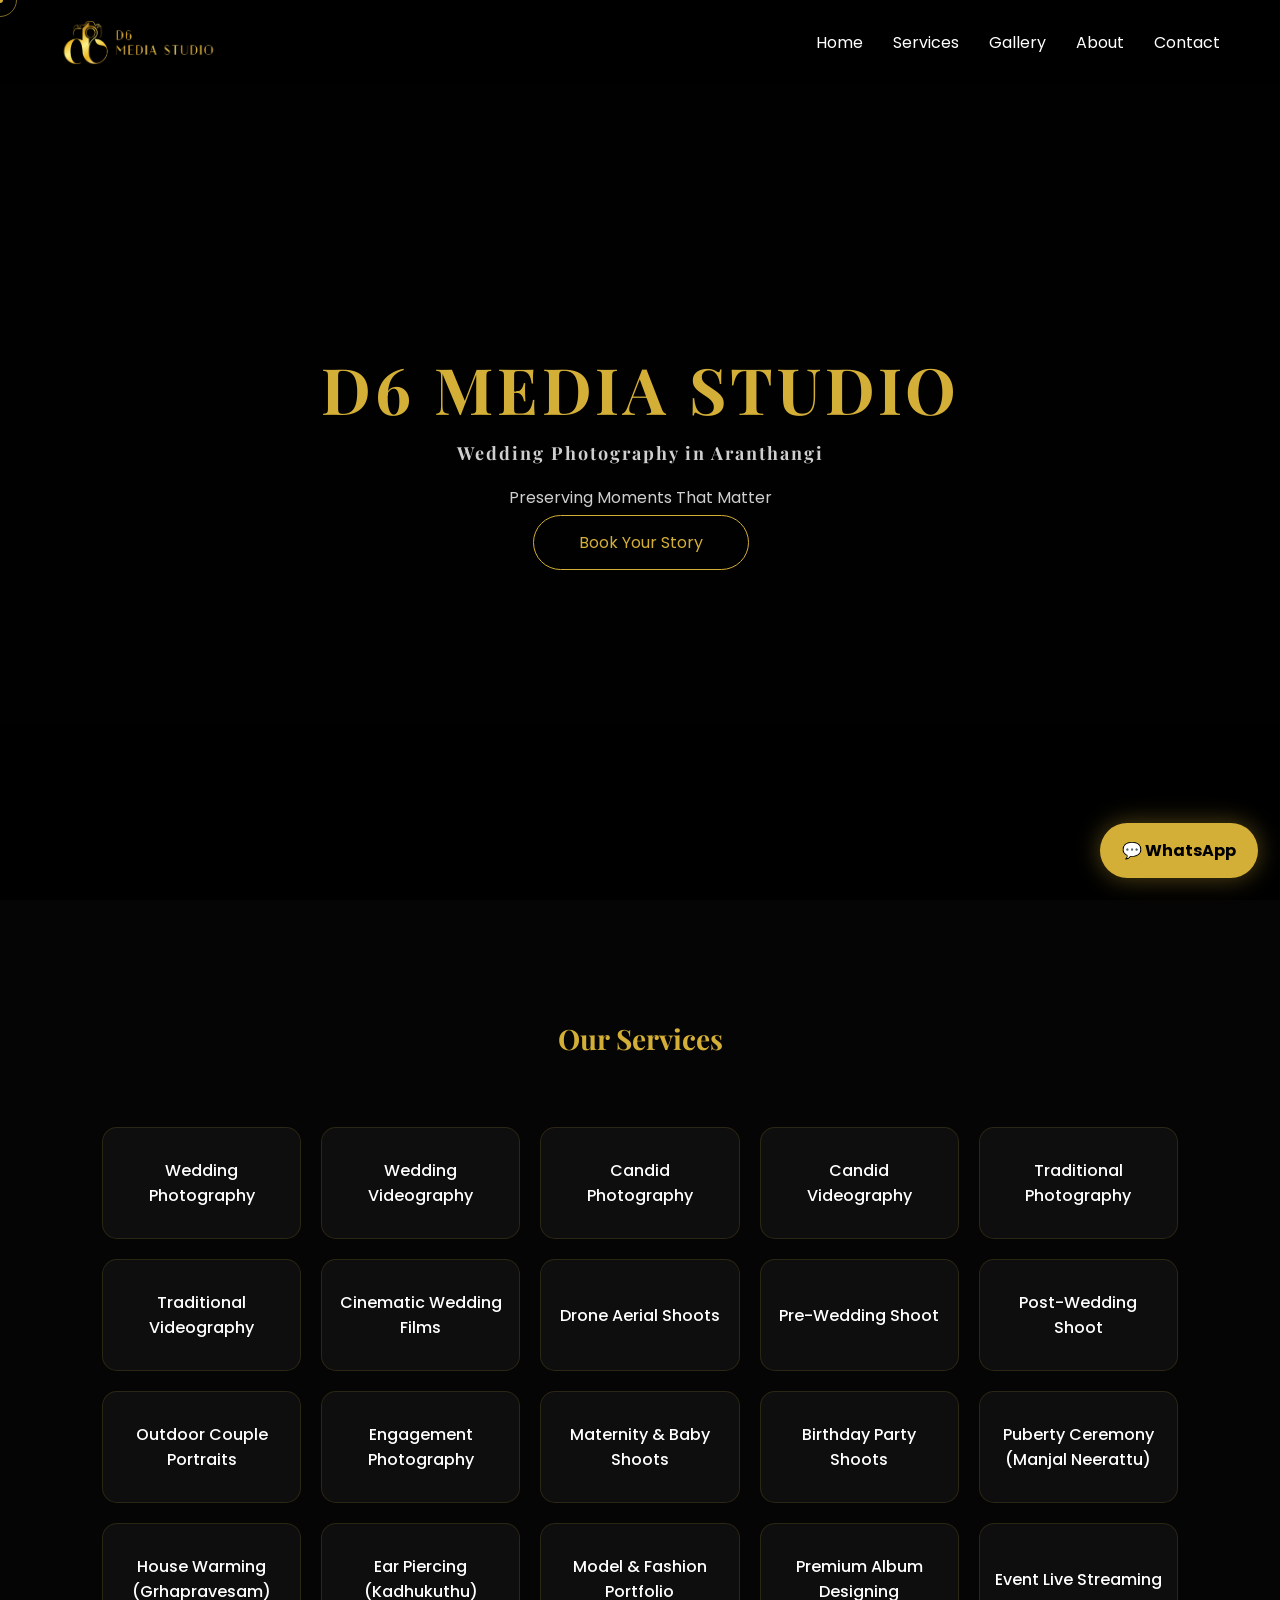
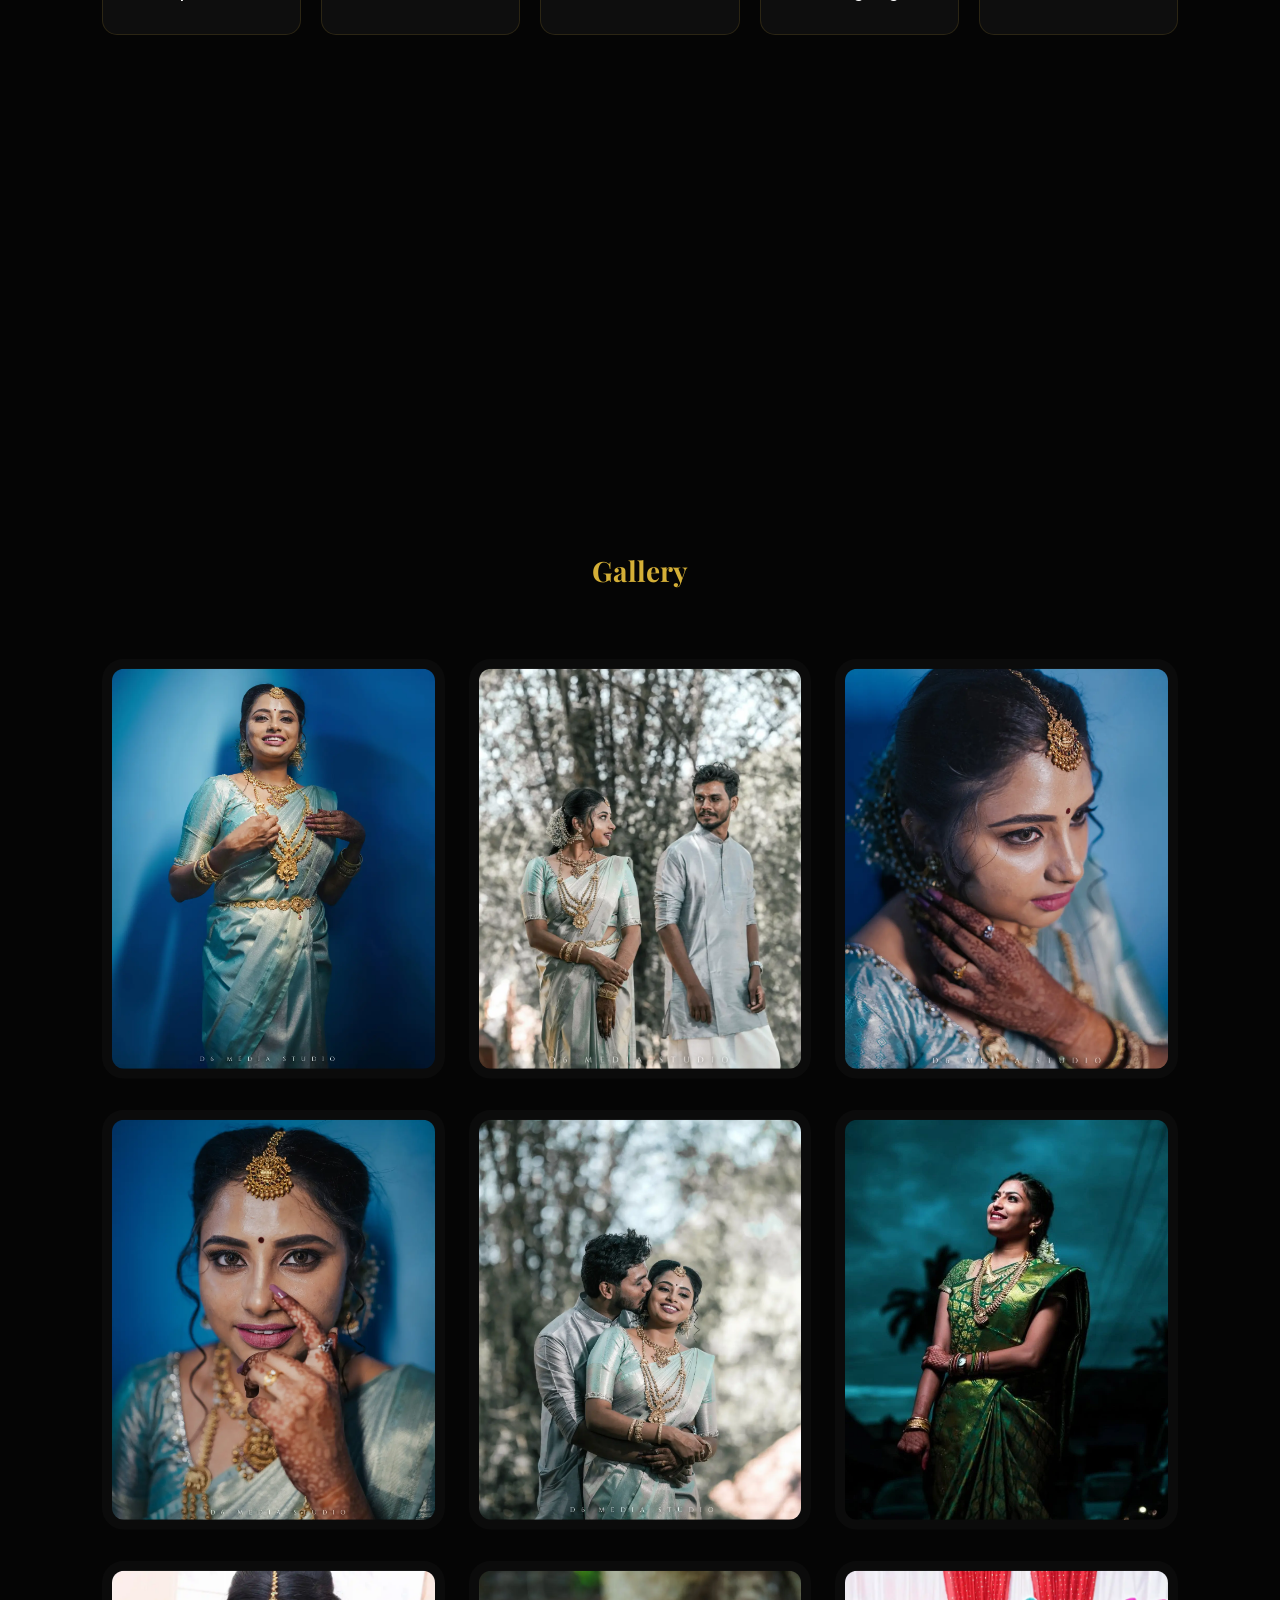
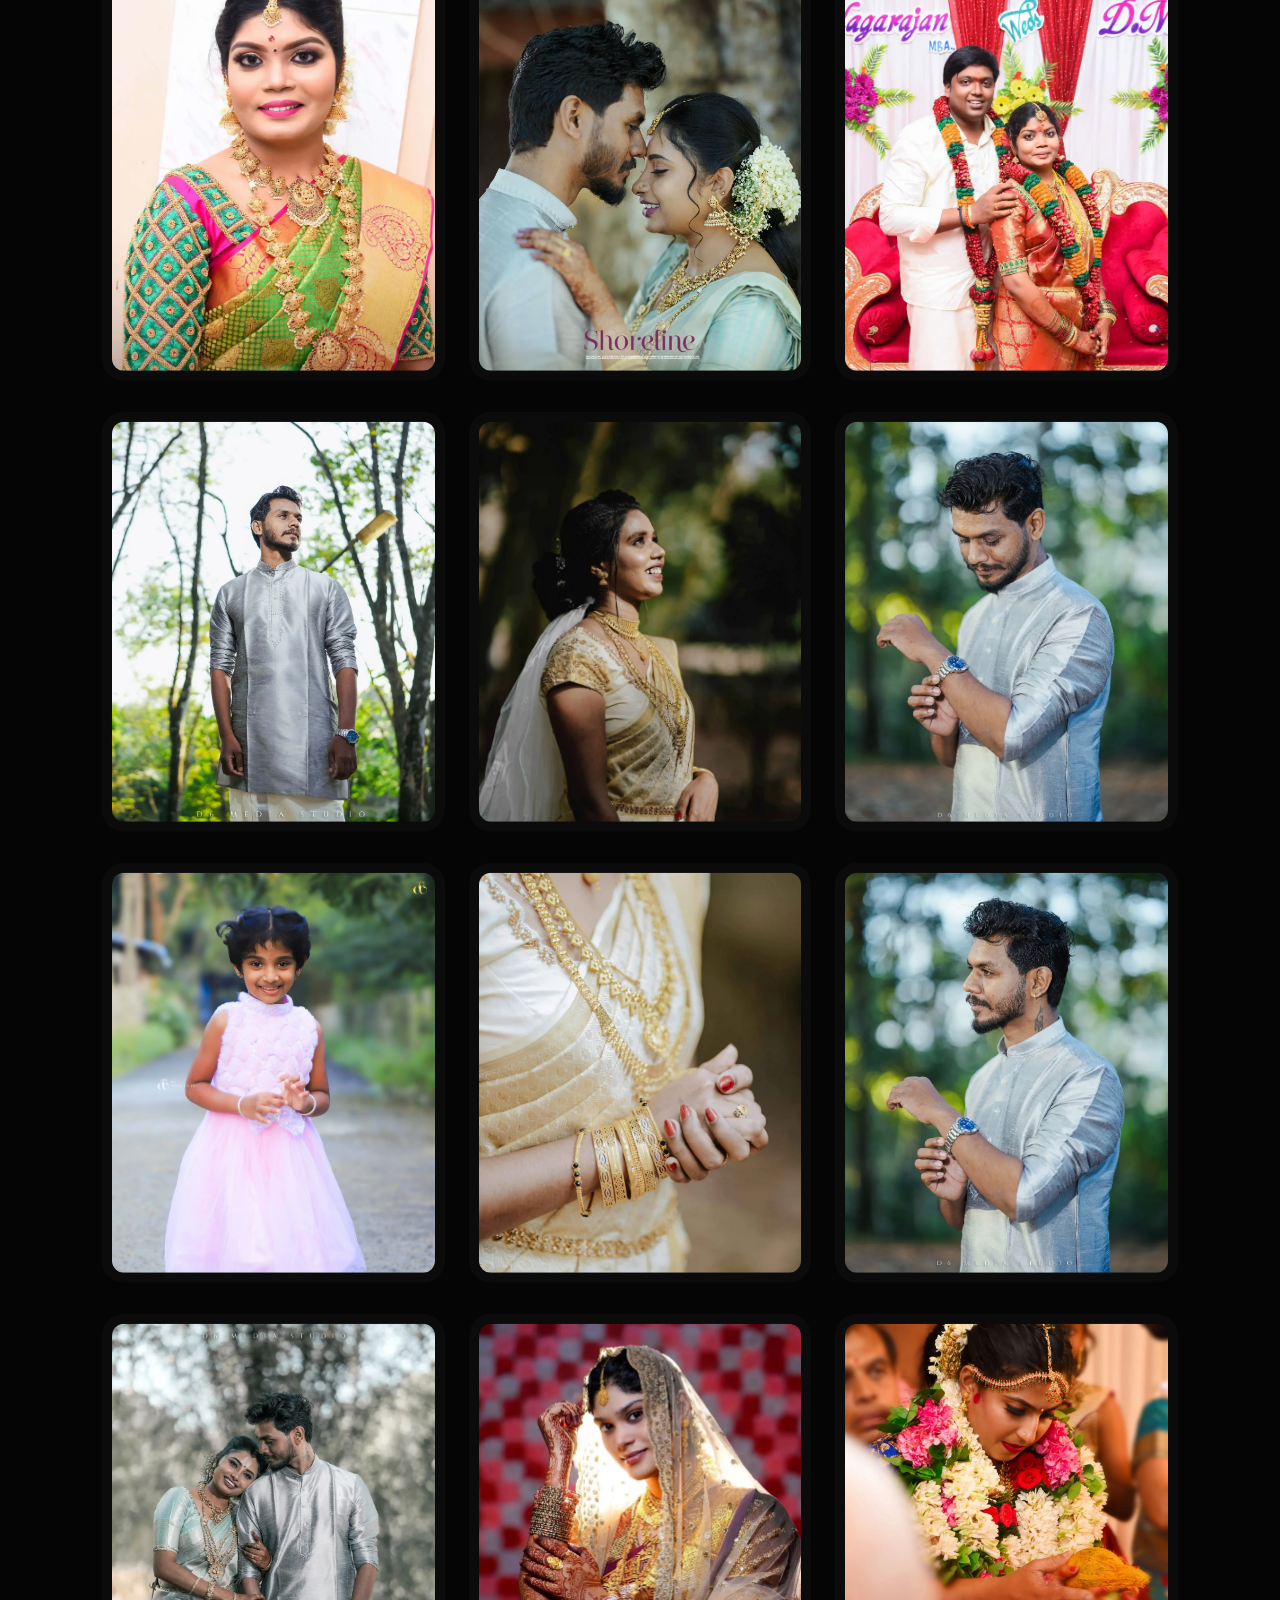
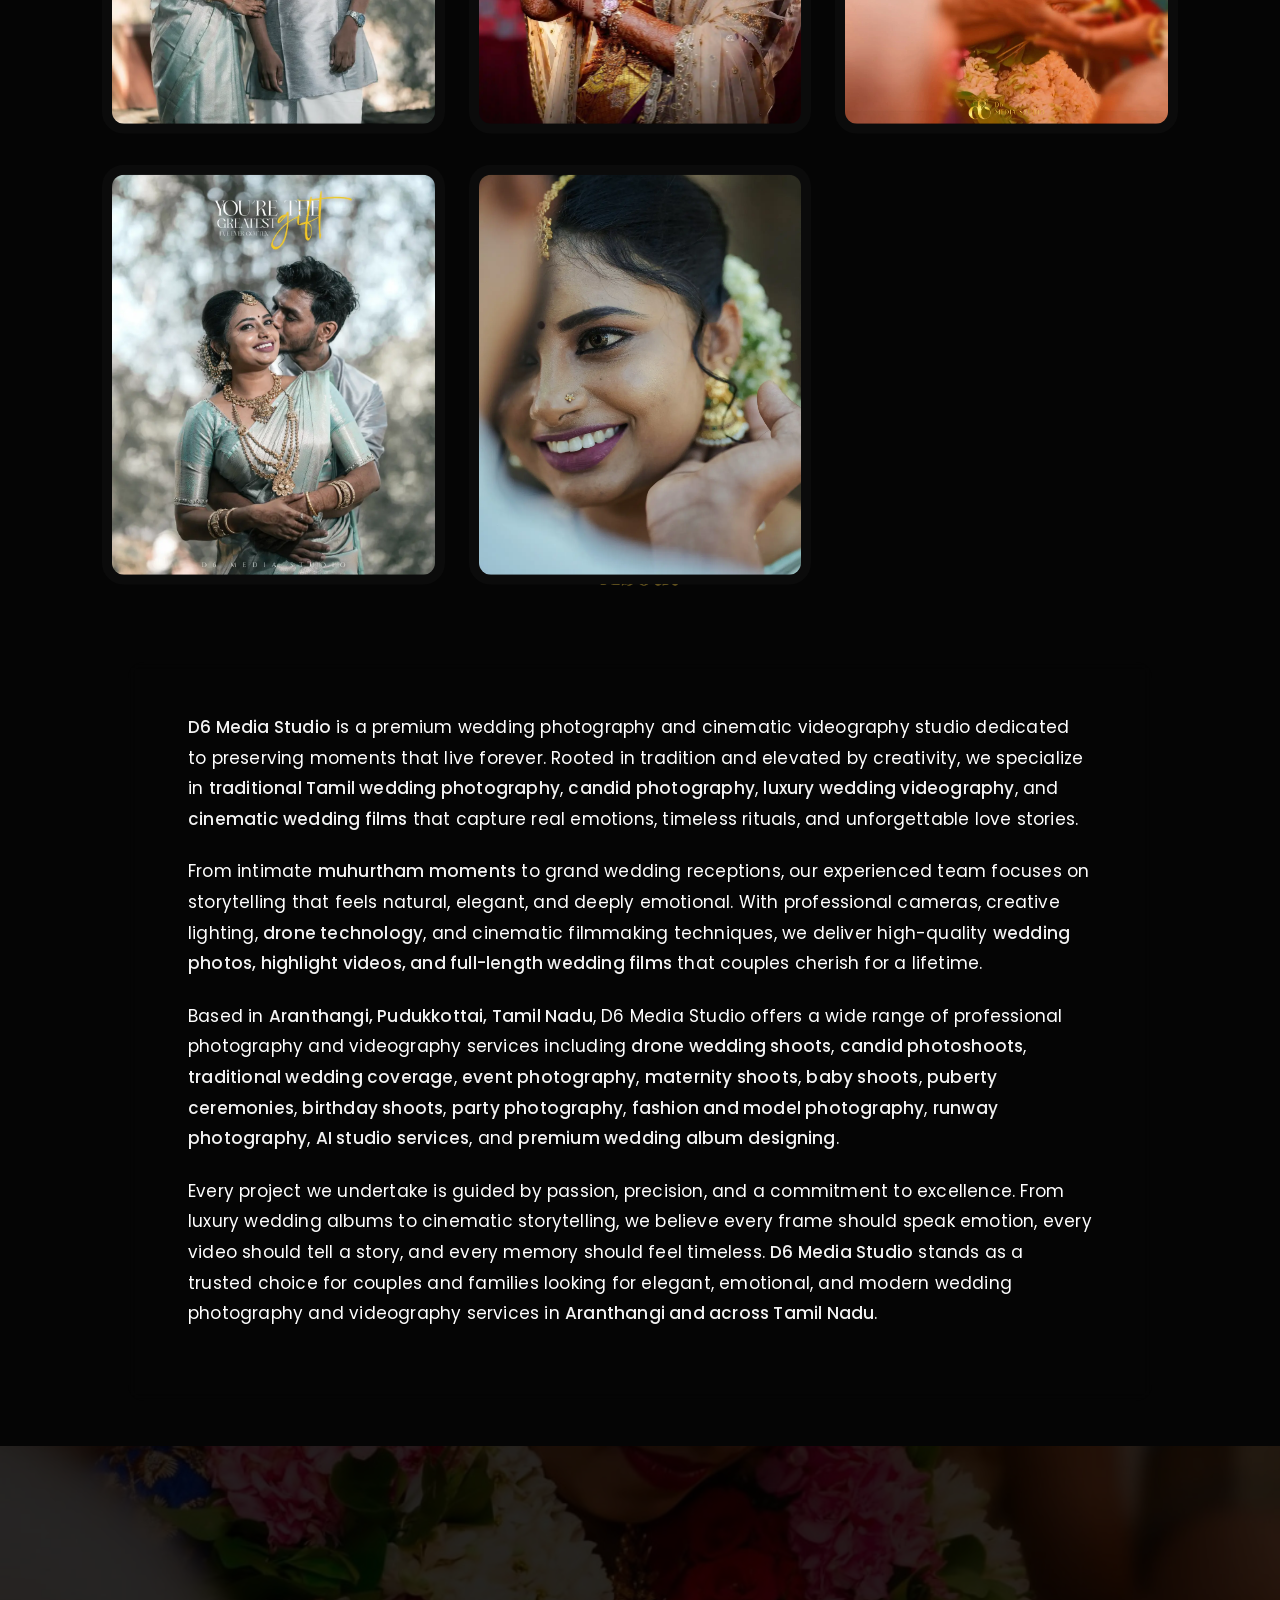
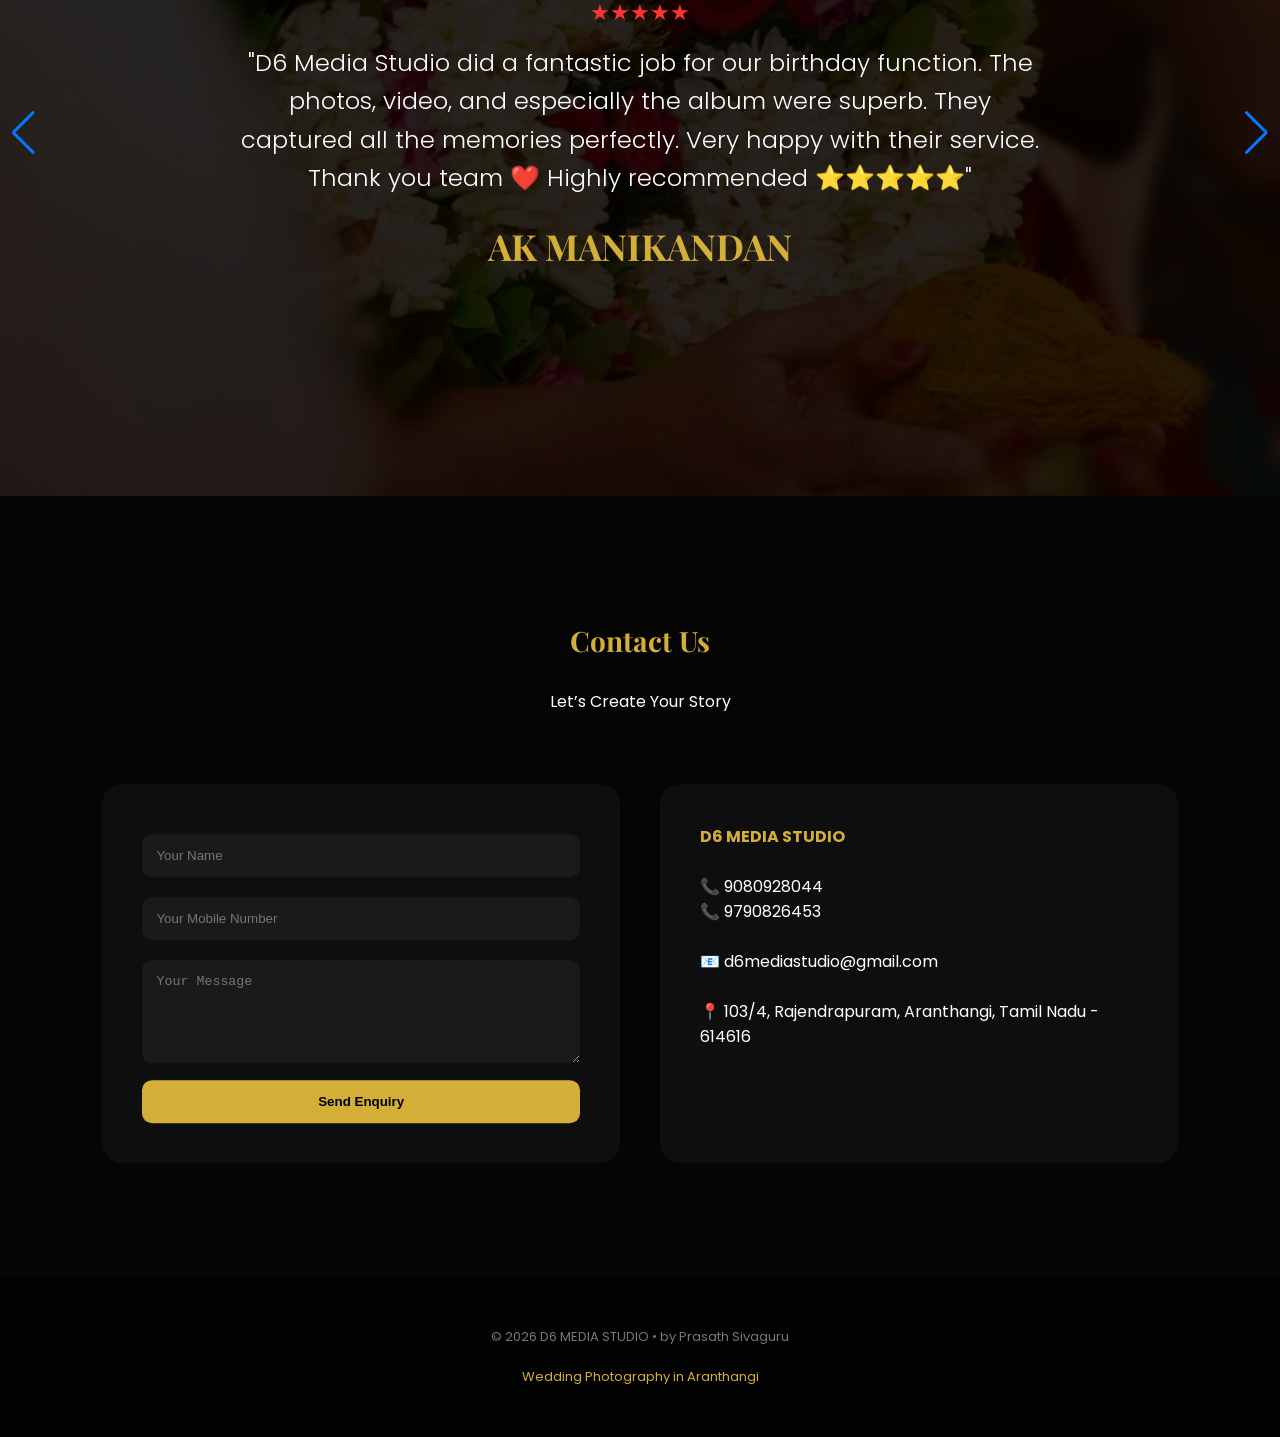
==== commit 174bd974: "Update index.html" ====
--- a/index.html
+++ b/index.html
@@ -4,8 +4,8 @@
 <meta charset="UTF-8">
 <meta name="viewport" content="width=device-width, initial-scale=1.0">
 <title>D6 Media Studio | Aranthangi's Best Wedding Photography & Cinematic Films</title>
-<link rel="icon" href="/favicon.png">
-<link rel="shortcut icon" href="/favicon.png">
+<link rel="icon" href="images/favicon.png">
+<link rel="shortcut icon" href="images/favicon.png">
 <meta name="description" content="Capture your moments with Aranthangi's top-rated D6 Media Studio. 10+ years experience in cinematic wedding films & luxury albums. Limited slots available—Book your date today!">
 <meta name="keywords" content="wedding photography in Aranthangi, best studio in Aranthangi, candid photography, cinematic wedding films, D6 Media Studio">
 <link href="https://fonts.googleapis.com/css2?family=Playfair+Display:wght@600;700&family=Poppins:wght@300;400;500&display=swap" rel="stylesheet">
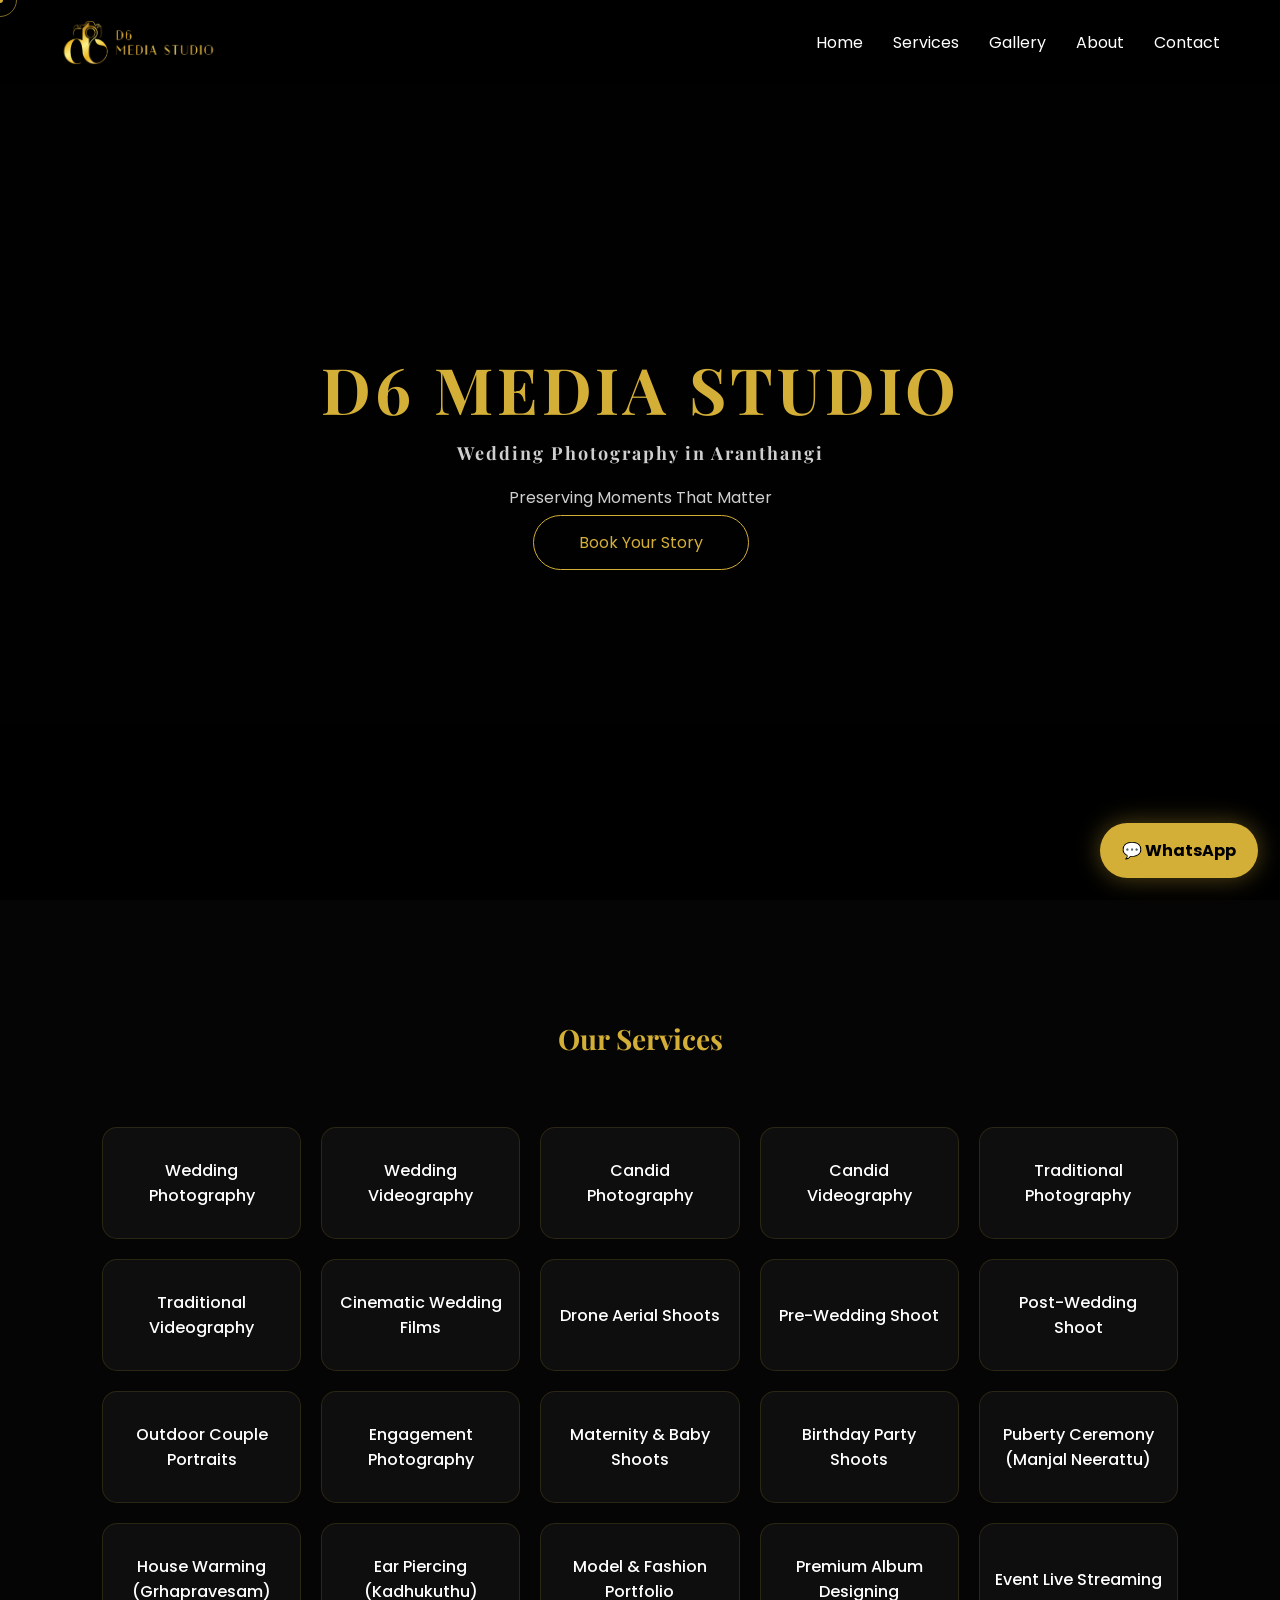
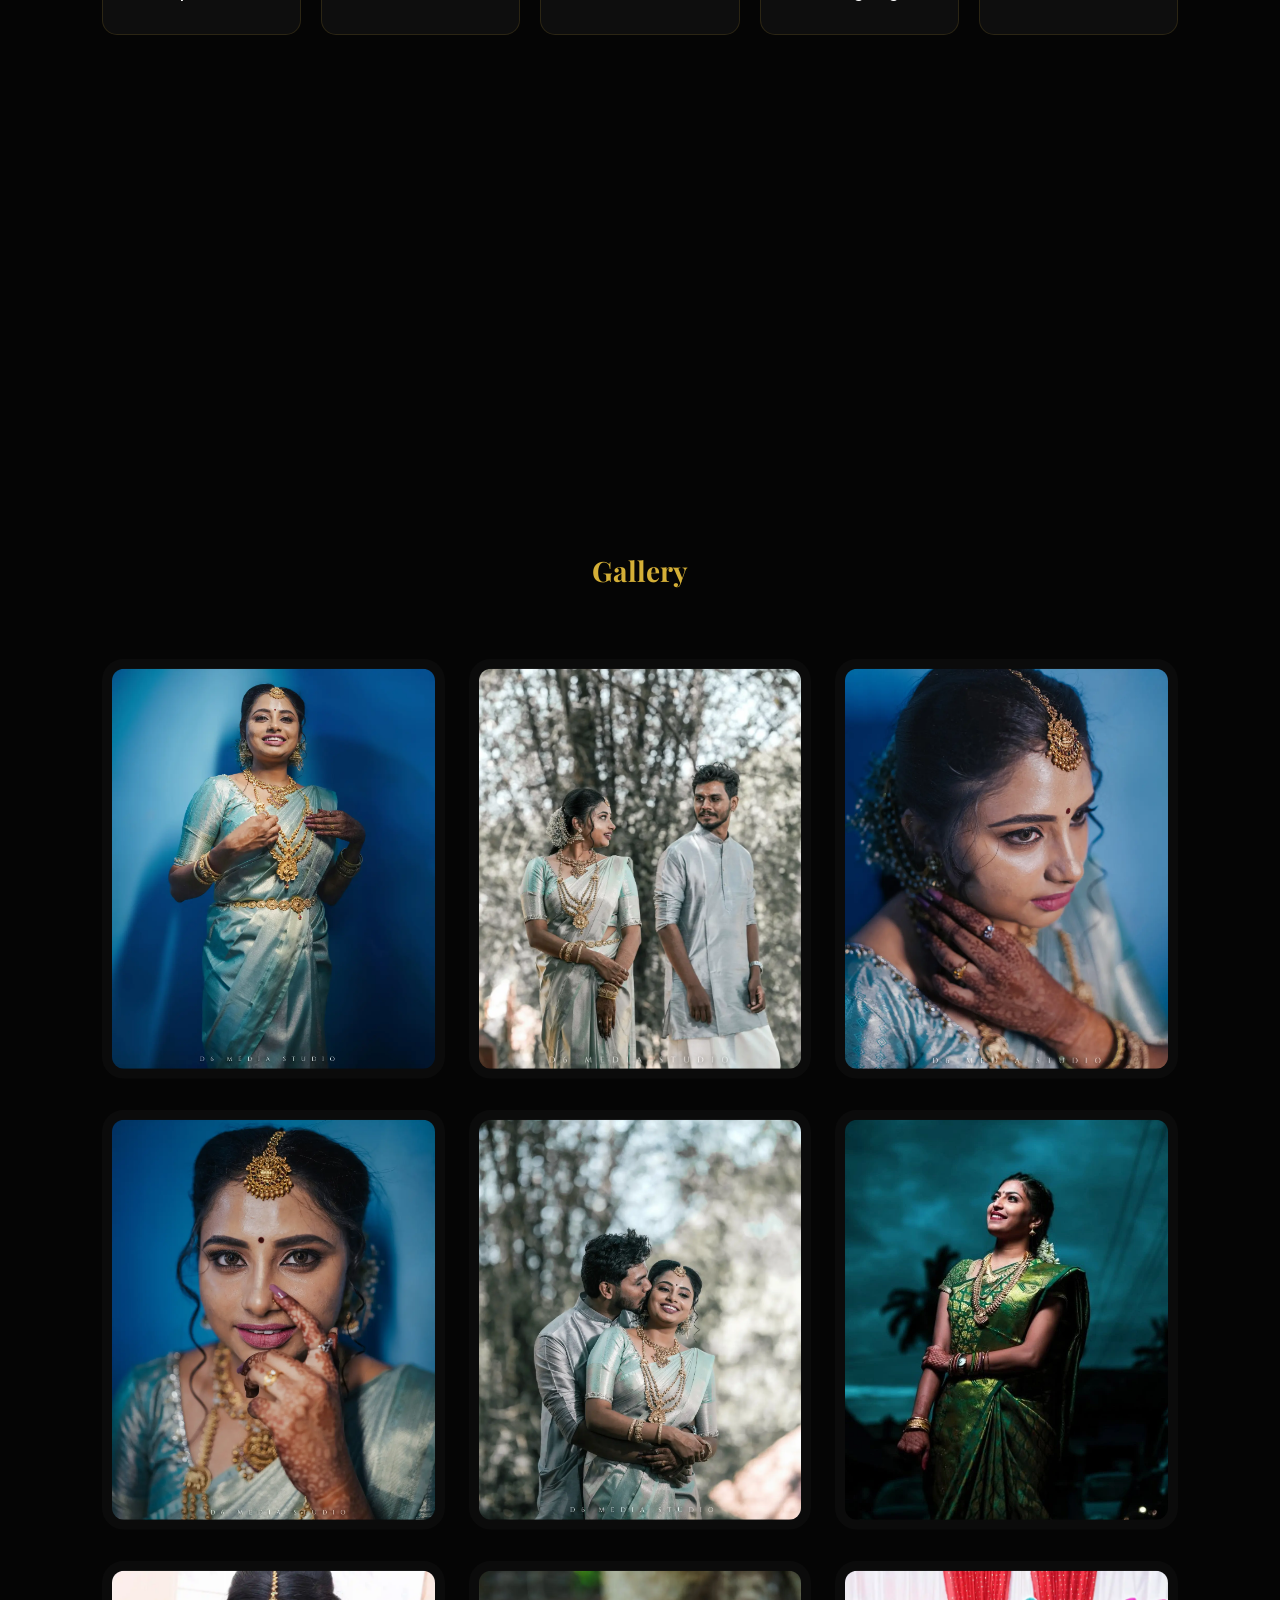
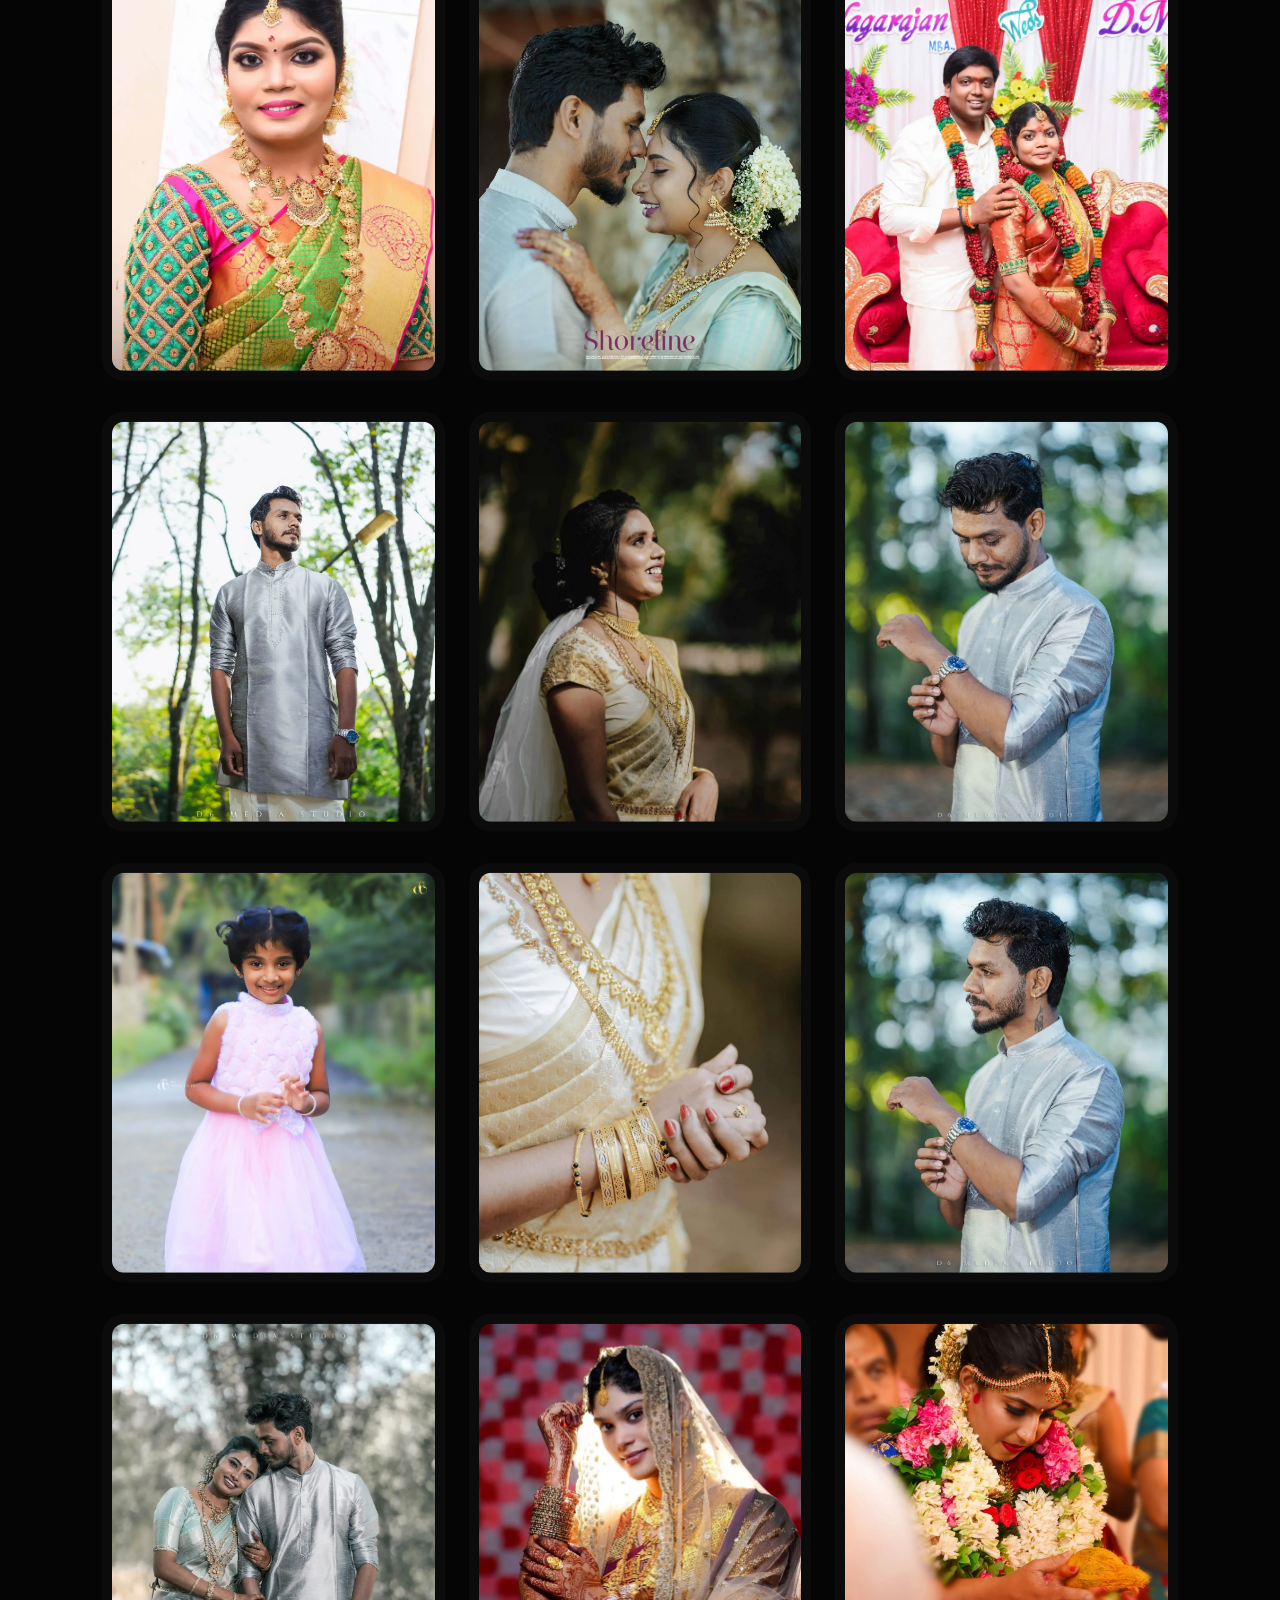
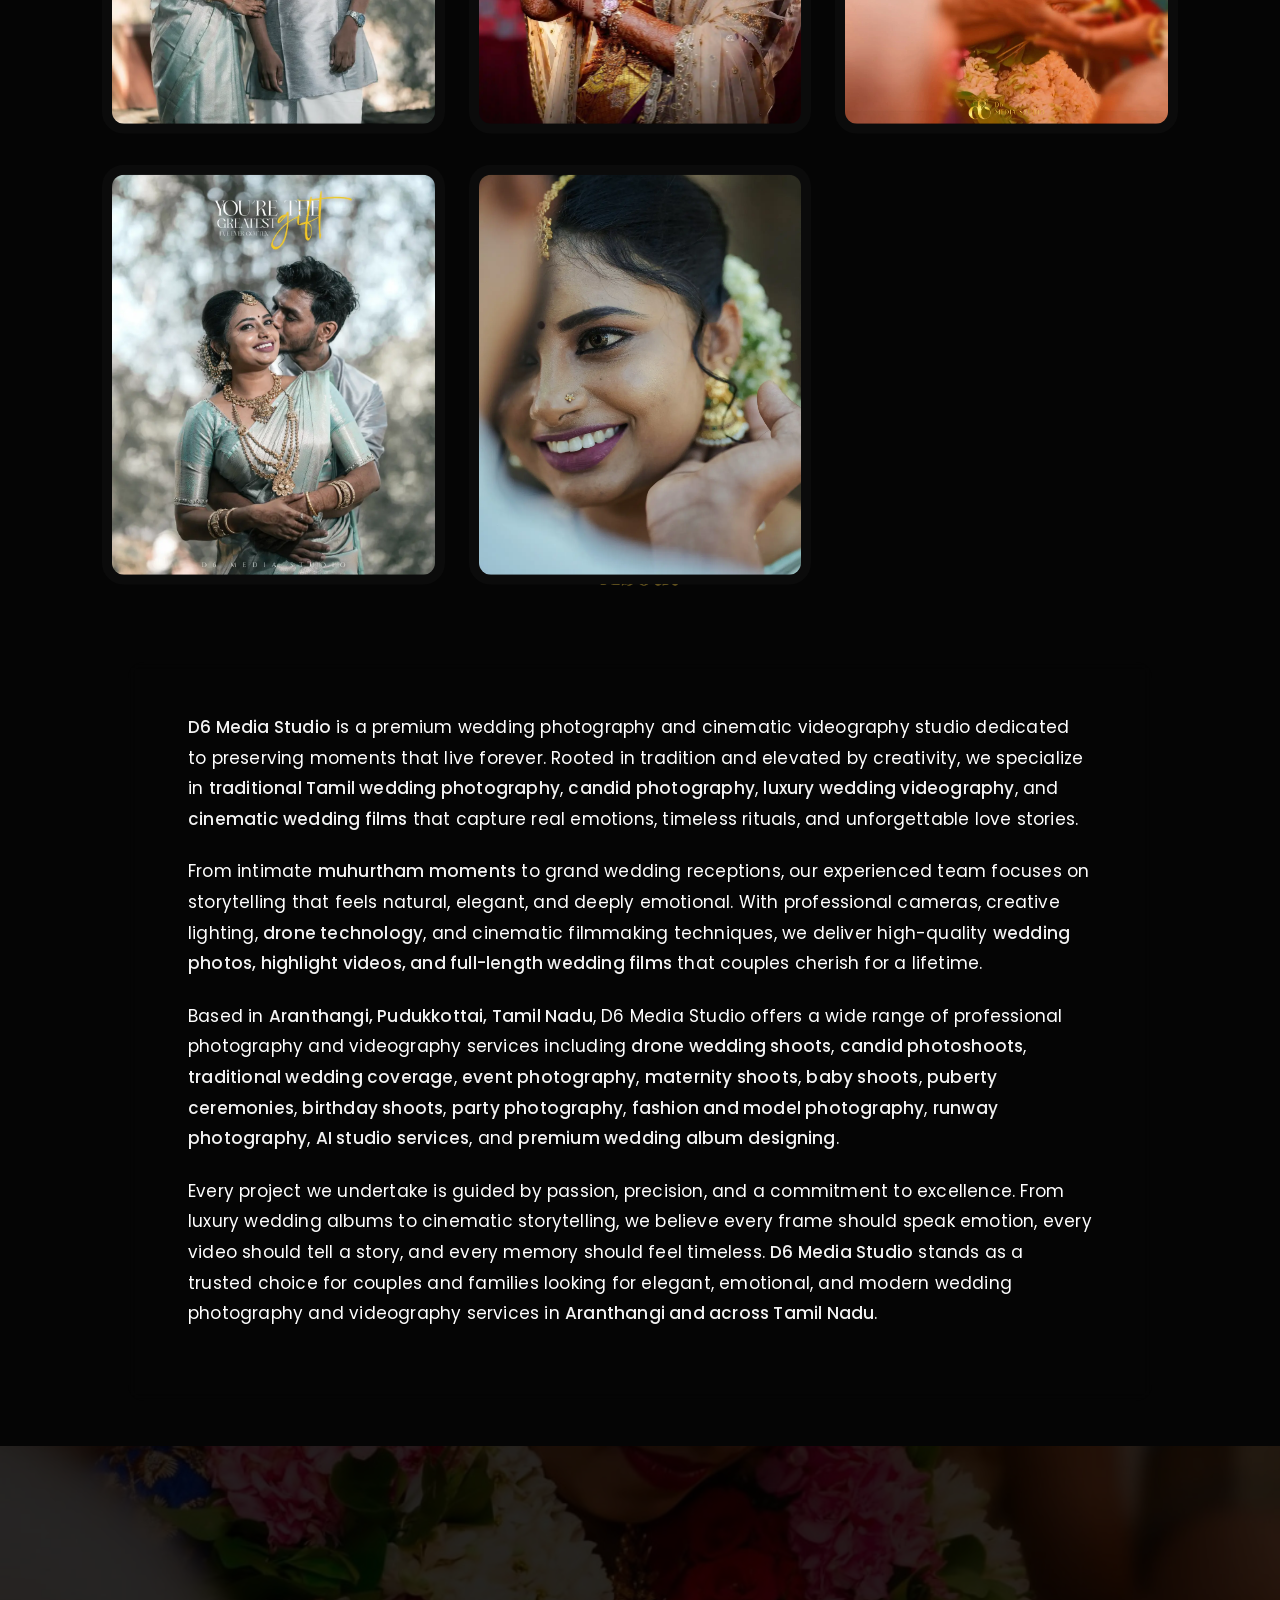
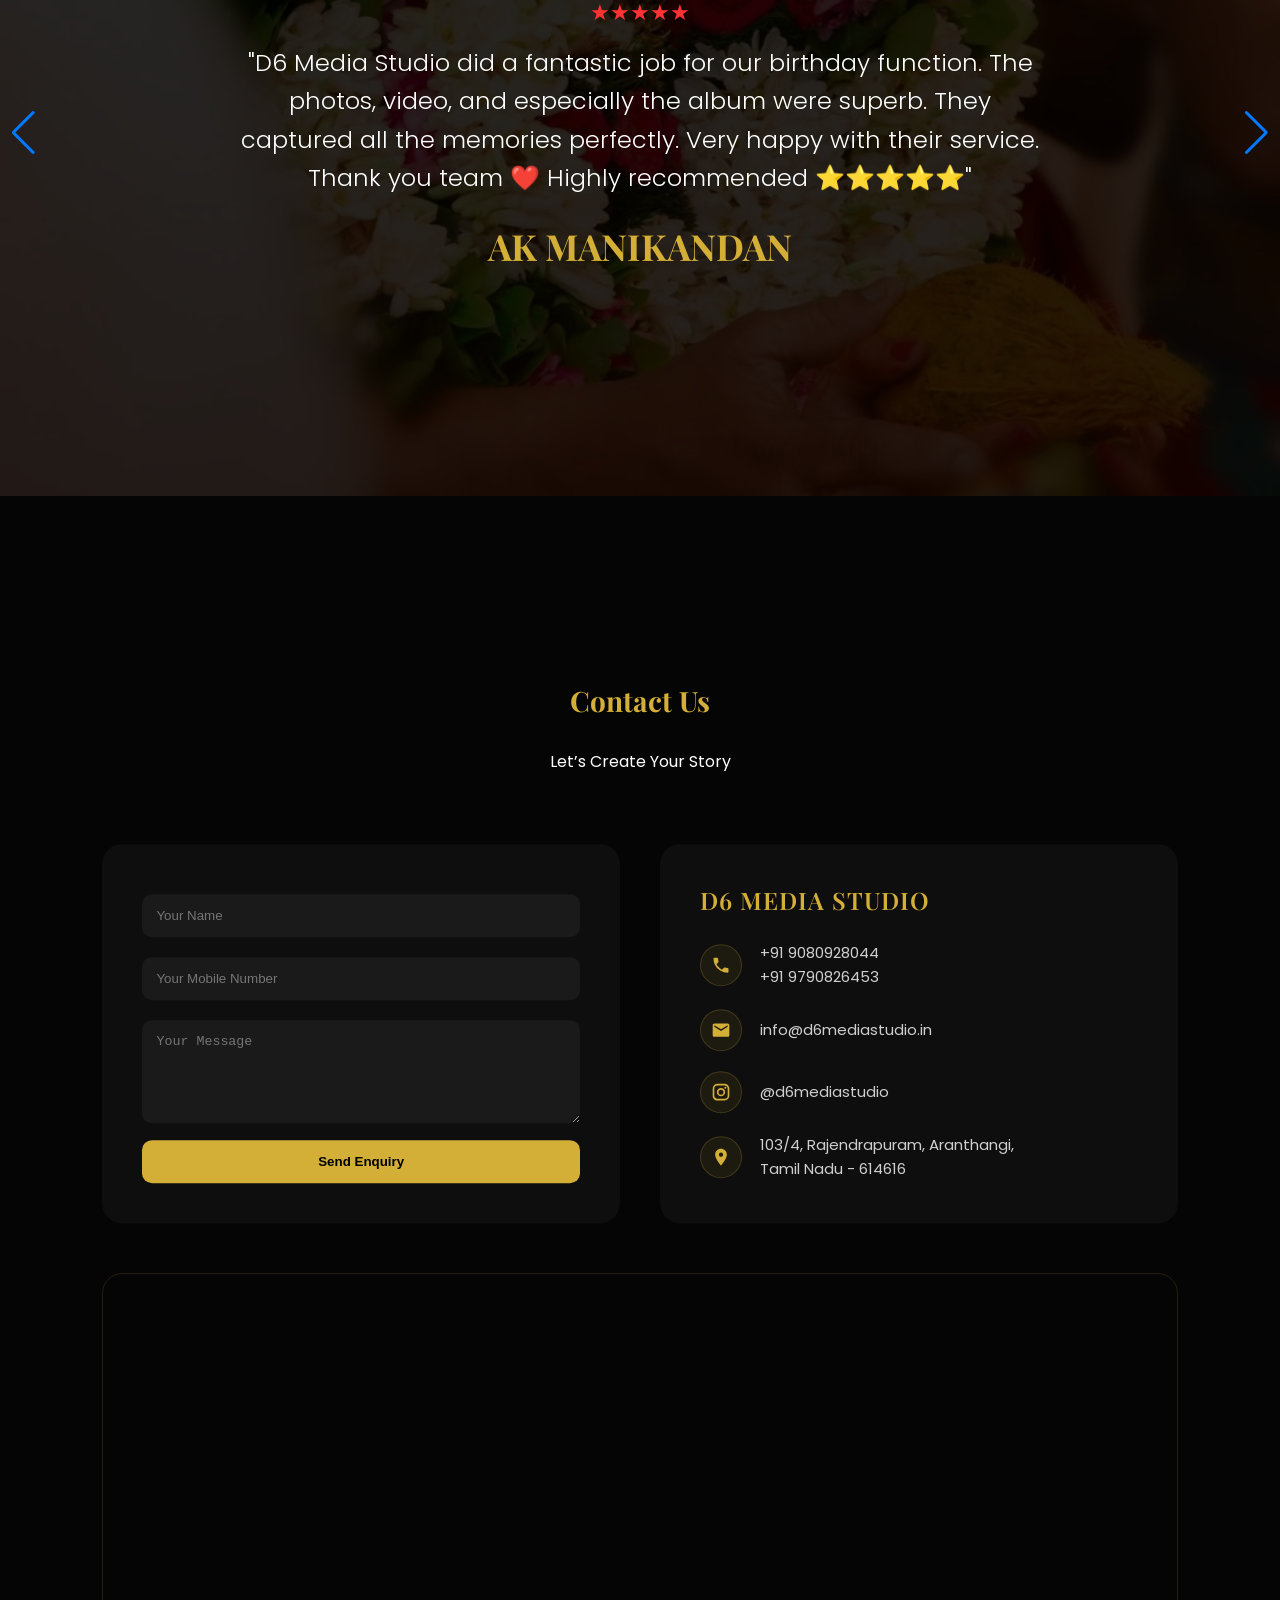
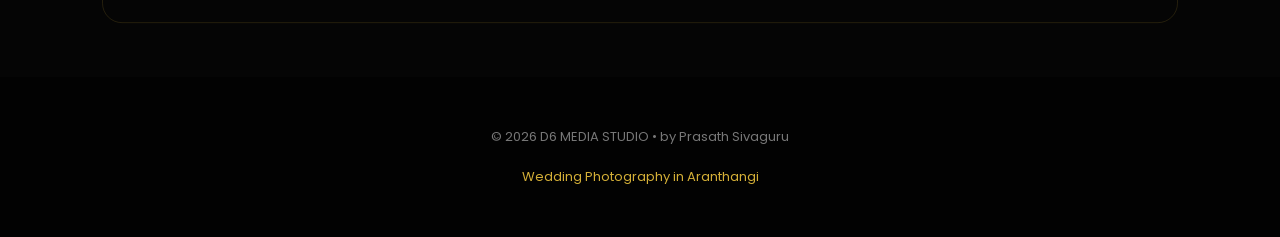
==== commit c290aba5: "Update index.html" ====
--- a/index.html
+++ b/index.html
@@ -1,1184 +1,1375 @@
-<!DOCTYPE html>
-<html lang="en">
-<head>
-<meta charset="UTF-8">
-<meta name="viewport" content="width=device-width, initial-scale=1.0">
-<title>D6 Media Studio | Aranthangi's Best Wedding Photography & Cinematic Films</title>
-<link rel="icon" href="images/favicon.png">
-<link rel="shortcut icon" href="images/favicon.png">
-<meta name="description" content="Capture your moments with Aranthangi's top-rated D6 Media Studio. 10+ years experience in cinematic wedding films & luxury albums. Limited slots available—Book your date today!">
-<meta name="keywords" content="wedding photography in Aranthangi, best studio in Aranthangi, candid photography, cinematic wedding films, D6 Media Studio">
-<link href="https://fonts.googleapis.com/css2?family=Playfair+Display:wght@600;700&family=Poppins:wght@300;400;500&display=swap" rel="stylesheet">
-<script type="application/ld+json">
-{
-  "@context": "https://schema.org",
-  "@type": "PhotographyStore",
-  "name": "D6 Media Studio",
-  "image": "https://d6mediastudio.in/images/logo-vertical-gold.png",
-  "address": {
-    "@type": "PostalAddress",
-    "streetAddress": "103/4, Rajendrapuram",
-    "addressLocality": "Aranthangi",
-    "addressRegion": "TN",
-    "postalCode": "614616",
-    "addressCountry": "IN"
-  },
-  "url": "https://d6mediastudio.in",
-  "telephone": "9080928044",
-  "priceRange": "₹25000-₹150000",
-  "openingHours": "Mo-Su 09:00-21:00"
-}
-</script>
-<link rel="stylesheet" href="https://cdn.jsdelivr.net/npm/swiper@11/swiper-bundle.min.css" />
-<style>
-:root{
-  --black:#050505;
-  --gold:#d4af37;
-  --white:#ffffff;
-  --muted:#cfcfcf;
-}
-
-*{margin:0;padding:0;box-sizing:border-box}
-body{
-  background:var(--black);
-  color:var(--white);
-  font-family:'Poppins',sans-serif;
-  overflow-x:hidden;
-  cursor:none;
-}
-a{text-decoration:none;color:inherit}
-
-/* ================= CURSOR ================= */
-.cursor-dot{
-  position:fixed;
-  width:6px;height:6px;
-  background:var(--gold);
-  border-radius:50%;
-  pointer-events:none;
-  z-index: 2147483647 !important; 
-  transform:translate(-50%,-50%);
-}
-.cursor-ring{
-  position:fixed;
-  width:34px;height:34px;
-  border:1.5px solid rgba(212,175,55,.6);
-  border-radius:50%;
-  pointer-events:none;
-  z-index: 2147483646 !important;
-  transform:translate(-50%,-50%);
-  transition:.25s ease;
-}
-.cursor-ring.active{
-  width:70px;height:70px;
-  border:2px solid rgba(212,175,55,.95);
-  box-shadow:0 0 40px rgba(212,175,55,.8);
-}
-.cursor-ring.click{
-  animation:pulse .35s ease;
-}
-@keyframes pulse{
-  0%{transform:translate(-50%,-50%) scale(1)}
-  50%{transform:translate(-50%,-50%) scale(1.6)}
-  100%{transform:translate(-50%,-50%) scale(1)}
-}
-.sparkle{
-  position:fixed;
-  width:6px;height:6px;
-  background:radial-gradient(circle,#ffd700,#d4af37);
-  border-radius:50%;
-  pointer-events:none;
-  z-index: 2147483647 !important; 
-  animation:spark .7s ease-out forwards;
-  z-index:10001;
-}
-@keyframes spark{
-  to{opacity:0;transform:translate(var(--x),var(--y)) scale(0)}
-}
-
-/* ================= NAV ================= */
-nav{
-  position:fixed;top:0;width:100%;
-  padding:20px 60px;
-  display:flex;justify-content:space-between;align-items:center;
-  background:rgba(0,0,0,.75);
-  backdrop-filter:blur(10px);
-  z-index:1000;
-}
-nav img{height:45px}
-nav ul{display:flex;gap:30px;list-style:none}
-nav a:hover{color:var(--gold)}
-
-/* ================= HERO ================= */
-.hero{
-  height:100vh;
-  position:relative;
-  overflow:hidden;
-}
-.hero video{
-  width:100%;
-  height:100%;
-  object-fit:cover;
-  transform:scale(1.15);
-  will-change:transform;
-}
-
-.hero-overlay{
-  position:absolute;inset:0;
-  background:linear-gradient(rgba(0,0,0,.6),rgba(0,0,0,.85));
-  display:flex;align-items:center;justify-content:center;text-align:center
-}
-.hero h1{
-  font-family:'Playfair Display',serif;
-  font-size:64px;color:var(--gold);letter-spacing:4px
-}
-.hero p{margin:20px 0;color:var(--muted)}
-.hero a{
-  padding:15px 45px;border:1px solid var(--gold);
-  border-radius:40px;color:var(--gold);
-}
-.hero a:hover{
-  background:var(--gold);color:#000;
-  box-shadow:0 0 30px rgba(212,175,55,.6)
-}
-.hero{
-  position:relative;
-  z-index:1;
-}
-.hero-parallax{
-  will-change: transform, opacity, filter;
-  transition: filter .15s linear;
-}
-
-
-/* ================= SECTION ================= */
-section{padding:120px 8%}
-.title{text-align:center;margin-bottom:70px}
-.title h2{
-  font-family:'Playfair Display',serif;
-  color:var(--gold);font-size:42px
-}
-/* ================= SERVICES FULL WIDTH ALIGNMENT ================= */
-.services {
-  display: grid;
-  /* Desktop row focus: 5 items per row */
-  grid-template-columns: repeat(5, 1fr); 
-  gap: 20px; 
-  /* Gallery madhiriye full width vara 'max-width' remove panniyachu */
-  width: 100%; 
-  margin: 0 auto;
-}
-
-.service {
-  padding: 30px 15px; /* Padding konjam increase panniyachu for better visibility */
-  border-radius: 15px;
-  background: #0e0e0e;
-  border: 1px solid rgba(212,175,55,.15);
-  text-align: center;
-  font-size: 16px; 
-  font-weight: 500;
-  display: flex;
-  align-items: center;
-  justify-content: center;
-  min-height: 100px; /* Visibility innum nalla irukka height balance panniyachu */
-  transition: .4s;
-}
-
-.service:hover {
-  transform: translateY(-8px);
-  border-color: var(--gold);
-  box-shadow: 0 12px 25px rgba(212,175,55,0.25);
-}
-
-/* Tablet view (4 items per row) */
-@media (max-width: 1100px) {
-  .services {
-    grid-template-columns: repeat(4, 1fr);
-  }
-}
-
-/* Mobile view (2 items per row) */
-@media (max-width: 768px) {
-  .services {
-    grid-template-columns: repeat(2, 1fr);
-    gap: 12px;
-    width: 100%; /* Mobile-layum full width */
-  }
-  .service {
-    font-size: 14px;
-    min-height: 80px;
-    padding: 15px 10px;
-  }
-}
-/* ================= GALLERY ================= */
-.gallery{
-  display:grid;
-  grid-template-columns:repeat(auto-fit,minmax(260px,1fr));
-  gap:24px;
-}
-
-.gallery img{
-  width:100%;
-  height:420px;
-  aspect-ratio: 2 / 3;
-  object-fit:cover;
-  background:#0b0b0b;
-  padding:10px;
-  border-radius:22px;
-  transition:.6s cubic-bezier(.22,.61,.36,1);
-}
-
-.gallery img.magnet{
-  transform:scale(1.05);
-  box-shadow:0 0 35px rgba(212,175,55,.35);
-}
-/* ================= CONTACT ================= */
-.contact{
-  display:grid;
-  grid-template-columns:repeat(auto-fit,minmax(320px,1fr));
-  gap:40px;
-}
-.contact-box{
-  background:#0e0e0e;
-  padding:40px;border-radius:20px
-}
-.contact-box input,.contact-box textarea{
-  width:100%;margin:10px 0;padding:14px;
-  border:none;border-radius:10px;
-  background:#1a1a1a;color:#fff
-}
-.contact-box button{
-  width:100%;padding:14px;
-  background:var(--gold);border:none;
-  border-radius:10px;font-weight:600
-}
-
-/* ================= FOOTER ================= */
-footer{
-  padding:50px;text-align:center;
-  background:#020202;color:#777;font-size:13px
-}
-.whatsapp{
-  position:fixed;right:22px;bottom:22px;
-  background:var(--gold);color:#000;
-  padding:15px 22px;border-radius:50px;
-  font-weight:700;box-shadow:0 0 25px rgba(212,175,55,.4);
-  z-index: 999;
-}
-html{
-  scroll-behavior: smooth;
-}
-.reveal{
-  opacity:0;
-  transform:translateY(60px) scale(.96);
-  transition:
-    opacity 1s cubic-bezier(.22,.61,.36,1),
-    transform 1s cubic-bezier(.22,.61,.36,1);
-}
-
-.reveal.show{
-  opacity:1;
-  transform:translateY(0) scale(1);
-}
-/* ===== REVIEW SECTION CLICK FIX ===== */
-#reviews {
-    position: relative;
-    padding: 120px 0;
-    background: url('images/d6-media-studio-aranthangi-rajendrapuram.webp') no-repeat center center/cover;
-    background-attachment: fixed;
-    min-height: 650px;
-    display: flex;
-    align-items: center; 
-    justify-content: center;
-    overflow: hidden;
-}
-
-.reviews-overlay {
-    position: absolute;
-    inset: 0;
-    background: rgba(0, 0, 0, 0.85);
-    z-index: 1;
-}
-
-.swiper {
-    width: 100%;
-    z-index: 1;
-    padding-bottom: 0px;
-    /* Click-ah button-ku pass panna indha line mukkiyam */
-    pointer-events: none; 
-}
-
-/* Slides and Arrows mattum thirumba click aagura madhiri mathuroam */
-.swiper-slide, .swiper-button-next, .swiper-button-prev {
-    pointer-events: auto;
-}
-
-.review-slide-content {
-    max-width: 850px;
-    margin: 0 auto;
-    text-align: center;
-    padding: 0 25px;
-}
-
-.stars-premium {
-    color: #ff3333;
-    font-size: 22px;
-    margin-bottom: 15px;
-}
-
-.review-text-premium {
-    font-size: 24px;
-    line-height: 1.6;
-    color: #ffffff;
-    margin-bottom: 25px;
-    font-weight: 300;
-}
-
-.reviewer-name {
-    font-family: 'Playfair Display', serif;
-    color: var(--gold);
-    font-size: 36px;
-    text-transform: uppercase;
-    margin-top: 15px;
-}
-
-/* Button Fix: Z-index 999 kuduthu mela thooki vechurukken */
-
-.review-action a:hover {
-    background: var(--gold);
-    color: #000;
-}
-
-#img-lightbox.active{
-  display:flex;
-}
-
-.lb-close{
-  position:absolute;
-  top:30px;
-  right:40px;
-  font-size:42px;
-  color:#d4af37;
-  cursor:pointer;
-  z-index:2147483647;
-}
-/* SEO hidden – visible aaga koodaadhu */
-.seo-hidden{
-  position:absolute;
-  left:-9999px;
-  width:1px;
-  height:1px;
-  overflow:hidden;
-}
-
-/* ================= MOBILE FIXES ================= */
-
-  #about .about{
-    padding: 22px 18px;
-    border-radius: 16px;
-  }
-
-  #about p{
-    font-size: 15px;
-    line-height: 1.9;
-    text-align: left;
-  }
-
-  .title h2{
-    font-size: 28px;
-    margin-bottom: 30px;
-  }
-}
-@media (max-width: 768px){
-  body{
-    cursor: default;
-  }
-  .cursor-dot,
-  .cursor-ring,
-  .sparkle{
-    display:none !important;
-  }
-}
-@media (max-width:768px){
-  nav{
-    padding:14px 20px;
-  }
-  nav ul{
-    gap:16px;
-    font-size:14px;
-  }
-}
-@media(max-width:768px){
-  .parallax{
-    transform:none !important;
-  }
-}
-/* ===== FORCE FIX ABOUT SECTION ===== */
-#about{
-  transform: none !important;
-}
-
-@media(max-width:768px){
-  #about{
-    transform: none !important;
-    position: relative;
-    top: 0;
-  }
-}
-/* ===== MOBILE PARALLAX OFF ===== */
-@media(max-width:768px){
-  .parallax{
-    transform: none !important;
-  }
-}
-/* ===== ABOUT SECTION PREMIUM LOOK ===== */
-#about .about{
-  backdrop-filter: blur(6px);
-}
-@media(min-width:1024px){
-  #about{
-    padding-bottom: 45px;
-  }
-
-  #reviews{
-    padding-top: 45px;
-  }
-}
-@media(min-width:1024px){
-  .reviews-grid{
-    margin-top: 30px;
-  }
-}
-/* Reviews Bottom Center Fix */
-.reviews-bottom-center {
-    display: flex;
-    flex-wrap: wrap;
-    justify-content: center; /* Idhu thaan rendu card-aiyum center panna pogudhu */
-    gap: 30px;
-    max-width: 1200px;
-    margin: 30px auto 0; /* Top-la konjam gap */
-}
-
-/* Ensure bottom cards match the grid card size */
-.reviews-bottom-center .review-card {
-    width: 350px; /* Grid-la ulla adhe width */
-    flex-grow: 0;
-}
-
-@media (max-width: 768px) {
-    .reviews-bottom-center .review-card {
-        width: 100%;
-    }
-}
-/* ===== DESKTOP ABOUT TEXT FIX ===== */
-@media(min-width:1024px){
-  #about .about{
-    max-width: 720px;   /* 👈 sweet spot */
-  }
-}
-@media(min-width:1024px){
-  #about p{
-    font-size: 17px;
-    line-height: 1.9;
-  }
-}
-#about p{
-  letter-spacing: 0.2px;
-}
-/* ===== FINAL DESKTOP ABOUT LAYOUT FIX ===== */
-@media (min-width:1024px){
-
-  #about{
-    padding-left: 10%;
-    padding-right: 10%;
-  }
-
-  #about .about{
-    max-width: 100%;
-    width: 100%;
-    margin: 0 auto;
-    padding: 50px 60px;
-  }
-
-  #about p{
-    font-size: 18px;
-    line-height: 1.85;
-  }
-}
-#about p{
-  text-align: left;
-}
-#about .about p{
-  margin-bottom: 22px;
-}
-
-@media (max-width: 768px){
-
-  #gallery{
-    padding-bottom: 30px !important;
-  }
-
-  #about{
-    padding-top: 30px !important;
-  }
-
-}
-@media (max-width: 768px){
-
-  #about{
-    padding-bottom: 30px !important;
-  }
-
-  #reviews{
-    padding-top: 30px !important;
-  }
-
-}
-@media (max-width: 768px){
-
-  #about .title{
-    margin-bottom: 20px;
-  }
-
-}
-/* ===== TYPOGRAPHY CALM FIX ===== */
-#about strong{
-  font-weight: 500;        /* instead of bold */
-  color: #f2f2f2;          /* soft white */
-}
-#about p{
-  font-weight: 400;
-}
-#about .key{
-  font-weight: 600;
-  color: #ffffff;
-}
-@media(min-width:1024px){
-  #about p{
-    font-size: 17px;   /* 18 → 17 */
-    line-height: 1.8;
-  }
-}
-/* LIGHTBOX BASE STYLE - இதைக் கட்டாயம் சேர்க்கவும் */
-#img-lightbox {
-  position: fixed;
-  top: 0;
-  left: 0;
-  width: 100%;
-  height: 100%;
-  background: rgba(0, 0, 0, 0.95);
-  z-index: 10002;
-  display: none; /* இதுதான் 'X' குறியீட்டை மறைக்கும் */
-  align-items: center;
-  justify-content: center;
-  backdrop-filter: blur(10px);
-}
-
-/* ஆக்டிவ் ஆகும் போது மட்டும் தெரியும் */
-#img-lightbox.active {
-  display: flex;
-}
-
-#lb-img {
-  max-width: 90%;
-  max-height: 85vh;
-  border-radius: 8px;
-  box-shadow: 0 0 50px rgba(212, 175, 55, 0.3);
-}
-
-.lb-close {
-  position: absolute;
-  top: 30px;
-  right: 40px;
-  font-size: 50px;
-  color: #d4af37;
-  cursor: pointer;
-  line-height: 1;
-  transition: 0.3s;
-}
-
-.lb-close:hover {
-  transform: scale(1.2);
-  color: #ffffff;
-}
-</style>
-</head>
-
-<body>
-
-<div class="cursor-dot"></div>
-<div class="cursor-ring"></div>
-
-<nav>
-  <img src="images/logo-vertical-gold.png">
-  <ul>
-  <li><a href="#home">Home</a></li>
-  <li><a href="#services">Services</a></li>
-  <li><a href="#gallery">Gallery</a></li>
-  <li><a href="#about">About</a></li>
-  <li><a href="#contact">Contact</a></li>
-</ul>
-</nav>
-
-<div class="hero" id="home">
-  <video autoplay muted loop playsinline>
-    <source src="video/hero.mp4" type="video/mp4">
-  </video>
-  <div class="hero-overlay">
-  <div class="hero-content hero-parallax">
-    <h1>
-  D6 MEDIA STUDIO
-  <span style="display:block; font-size: 18px; letter-spacing: 2px; color: var(--muted); margin-top: 10px;">
-    Wedding Photography in Aranthangi
-  </span>
-</h1>
-    <p>Preserving Moments That Matter</p>
-    <a href="#contact">Book Your Story</a>
-  </div>
-</div>
-
-</div>
-<div class="seo-link seo-hidden">
-  <a href="/wedding-photography-aranthangi.html">
-    Wedding Photography in Aranthangi
-  </a>
-</div>
-
-
-<section id="services" class="reveal parallax">
-  <div class="title">
-    <h2>Our Services</h2>
-  </div>
-
-  <div class="services">
-    <div class="service">Wedding Photography</div>
-    <div class="service">Wedding Videography</div>
-    <div class="service">Candid Photography</div>
-    <div class="service">Candid Videography</div>
-    <div class="service">Traditional Photography</div>
-    <div class="service">Traditional Videography</div>
-    <div class="service">Cinematic Wedding Films</div>
-    <div class="service">Drone Aerial Shoots</div>
-    <div class="service">Pre-Wedding Shoot</div>
-    <div class="service">Post-Wedding Shoot</div>
-    <div class="service">Outdoor Couple Portraits</div>
-    <div class="service">Engagement Photography</div>
-    <div class="service">Maternity & Baby Shoots</div>
-    <div class="service">Birthday Party Shoots</div>
-    <div class="service">Puberty Ceremony (Manjal Neerattu)</div>
-    <div class="service">House Warming (Grhapravesam)</div>
-    <div class="service">Ear Piercing (Kadhukuthu)</div>
-    <div class="service">Model & Fashion Portfolio</div>
-    <div class="service">Premium Album Designing</div>
-    <div class="service">Event Live Streaming</div>
-  </div>
-</section>
-
-
-<section id="gallery" class="reveal parallax">
-  <div class="title"><h2>Gallery</h2></div>
-
-  <div class="gallery">
-  <a class="lightbox" data-img="images/d6-media-studio-candid-bride-portrait-aranthangi.webp">
-  <img src="images/d6-media-studio-candid-bride-portrait-aranthangi.webp"
-  alt="Candid bride portrait in Aranthangi by D6 Media Studio"
-  title="Bride Portrait Aranthangi">
-</a>
-
-  <a class="lightbox" data-img="images/d6-media-studio-pre-wedding-shoot-aranthangi.webp">
-  <img src="images/d6-media-studio-pre-wedding-shoot-aranthangi.webp"
-  alt="Pre wedding shoot in Aranthangi"
-  title="Pre Wedding Shoot Aranthangi">
-</a>
-
-  <a class="lightbox" data-img="images/d6-media-studio-engagement-photography-aranthangi.webp">
-  <img src="images/d6-media-studio-engagement-photography-aranthangi.webp"
-  alt="Engagement photography in Aranthangi by D6 Media Studio"
-  title="Engagement Shoot Aranthangi">
-</a>
-
-  <a class="lightbox" data-img="images/d6-media-studio-tamil-wedding-rituals-aranthangi.webp">
-  <img src="images/d6-media-studio-tamil-wedding-rituals-aranthangi.webp"
-  alt="Tamil wedding rituals photography in Aranthangi"
-  title="Tamil Wedding Rituals">
-</a>
- 
-
-  <a class="lightbox" data-img="images/d6-media-studio-pre-wedding-couple-peravurani.webp">
-  <img src="images/d6-media-studio-pre-wedding-couple-peravurani.webp"
-  alt="Pre wedding couple shoot in Peravurani Tamil Nadu"
-  title="Pre Wedding Peravurani">
-</a>
-  
-    <a class="lightbox" data-img="images/wedding-photography-aranthangi.webp">
-      <img src="images/wedding-photography-aranthangi.webp" alt="Best Candid Wedding Photography in Aranthangi - D6 Media Studio" title="Candid Wedding Moments Aranthangi">
-   </a>
-
-
- <a class="lightbox" data-img="images/traditional-muhurtham-photography-pudukkottai.webp">
-      <img src="images/traditional-muhurtham-photography-pudukkottai.webp" alt="Traditional Tamil Wedding Photography Pudukkottai District" title="Muhurtham Photography D6 Media Studio">
-   </a>
-
-<a class="lightbox" data-img="images/d6-media-studio-bride-portrait-keeramangalam.webp">
-  <img src="images/d6-media-studio-bride-portrait-keeramangalam.webp"
-  alt="Bride portrait in Keeramangalam wedding photography"
-  title="Bride Portrait Keeramangalam">
-</a>
-
-   <a class="lightbox" data-img="images/candid-wedding-shoot-tamilnadu.webp">
-      <img src="images/candid-wedding-shoot-tamilnadu.webp" alt="Creative Pre-Wedding Outdoor Shoot in Aranthangi Tamil Nadu" title="Post-Wedding Outdoor Couple Shoot">
-   </a>
-
- <a class="lightbox" data-img="images/d6-media-studio-groom-portrait-aranthangi.webp">
-  <img src="images/d6-media-studio-groom-portrait-aranthangi.webp"
-  alt="Groom portrait in Aranthangi wedding photography"
-  title="Groom Portrait Aranthangi">
-</a>
-  
-   <a class="lightbox" data-img="images/pre-wedding-outdoor-shoot-aranthangi.webp">
-      <img src="images/pre-wedding-outdoor-shoot-aranthangi.webp" alt="Engagement and Nichayathartham Photography Aranthangi" title="Engagement Ceremony Stills">
-   </a>
-
-  <a class="lightbox" data-img="images/d6-media-studio-engagement-photography-keeramangalam.webp">
-  <img src="images/d6-media-studio-engagement-photography-keeramangalam.webp"
-  alt="Engagement photography in Keeramangalam"
-  title="Engagement Shoot Keeramangalam">
-</a>
-
-
-   <a class="lightbox" data-img="images/drone-wedding-photography-services.webp">
-      <img src="images/drone-wedding-photography-services.webp" alt="Professional Drone Wedding Shoot Aranthangi D6 Media Studio" title="Aerial Wedding Photography">
-   </a>
-
-   <a class="lightbox" data-img="images/baby-shoot-and-maternity-aranthangi.webp">
-      <img src="images/baby-shoot-and-maternity-aranthangi.webp" alt="Professional Baby Shoot and Maternity Photography in Aranthangi" title="Newborn and Baby Photography">
-   </a>
-
-  <a class="lightbox" data-img="images/d6-media-studio-traditional-wedding-rajendirapuram.webp">
-  <img src="images/d6-media-studio-traditional-wedding-rajendirapuram.webp"
-  alt="Traditional wedding photography in Rajendirapuram"
-  title="Wedding Rajendirapuram">
-</a>
-
-  <a class="lightbox" data-img="images/d6-media-studio-wedding-couple-candid-keeramangalam.webp">
-  <img src="images/d6-media-studio-wedding-couple-candid-keeramangalam.webp"
-  alt="Wedding couple candid moment in Keeramangalam"
-  title="Candid Couple Keeramangalam">
-</a>
-
-   <a class="lightbox" data-img="images/best-wedding-album-design-studio.webp">
-      <img src="images/best-wedding-album-design-studio.webp" alt="Luxury Wedding Album Designing and Printing Aranthangi" title="Premium Karizma Wedding Albums">
-   </a>
-
-   <a class="lightbox" data-img="images/d6-media-studio-aranthangi-rajendrapuram.webp">
-      <img src="images/d6-media-studio-aranthangi-rajendrapuram.webp" alt="D6 Media Studio - Top Rated Photo Studio in Aranthangi Rajendrapuram" title="D6 Media Studio Aranthangi">
-   </a>
-  
-  <a class="lightbox" data-img="images/d6-media-studio-wedding-couple-portrait-aranthangi.webp">
-  <img src="images/d6-media-studio-wedding-couple-portrait-aranthangi.webp"
-  alt="Wedding couple portrait in Aranthangi Tamil Nadu"
-  title="Wedding Couple Portrait">
-</a>
-
-  <a class="lightbox" data-img="images/d6-media-studio-wedding-couple-rajendirapuram.webp">
-  <img src="images/d6-media-studio-wedding-couple-rajendirapuram.webp"
-  alt="Wedding couple portrait in Rajendirapuram"
-  title="Wedding Couple Rajendirapuram">
-</a>
-
-</div>
-</section>
-
-<section id="about" class="reveal">
-  <div class="title">
-    <h2>About</h2>
-  </div>
-
-  <div class="about">
-
-    <p>
-      <strong>D6 Media Studio</strong> is a premium wedding photography and cinematic videography studio dedicated to preserving moments that live forever.
-      Rooted in tradition and elevated by creativity, we specialize in
-      <strong>traditional Tamil wedding photography</strong>,
-      <strong>candid photography</strong>,
-      <strong>luxury wedding videography</strong>, and
-      <strong>cinematic wedding films</strong> that capture real emotions, timeless rituals,
-      and unforgettable love stories.
-    </p>
-
-    <p>
-      From intimate <strong>muhurtham moments</strong> to grand wedding receptions, our experienced team focuses on storytelling that feels natural,
-      elegant, and deeply emotional. With professional cameras, creative lighting,
-      <strong>drone technology</strong>, and cinematic filmmaking techniques,
-      we deliver high-quality <strong>wedding photos, highlight videos,
-      and full-length wedding films</strong> that couples cherish for a lifetime.
-    </p>
-
-    <p>
-      Based in <strong>Aranthangi, Pudukkottai, Tamil Nadu</strong>, D6 Media Studio offers a wide range of professional photography and videography services including
-      <strong>drone wedding shoots</strong>, <strong>candid photoshoots</strong>,
-      <strong>traditional wedding coverage</strong>, <strong>event photography</strong>,
-      <strong>maternity shoots</strong>, <strong>baby shoots</strong>,
-      <strong>puberty ceremonies</strong>, <strong>birthday shoots</strong>,
-      <strong>party photography</strong>, <strong>fashion and model photography</strong>,
-      <strong>runway photography</strong>, <strong>AI studio services</strong>,
-      and <strong>premium wedding album designing</strong>.
-    </p>
-
-    <p>
-      Every project we undertake is guided by passion, precision, and a commitment to excellence.
-      From luxury wedding albums to cinematic storytelling, we believe every frame should speak emotion,
-      every video should tell a story, and every memory should feel timeless.
-      <strong>D6 Media Studio</strong> stands as a trusted choice for couples and families looking for
-      elegant, emotional, and modern wedding photography and videography services in
-      <strong>Aranthangi and across Tamil Nadu</strong>.
-    </p>
-
-  </div>
-</section>
-<section id="reviews" class="reveal">
-    <div class="reviews-overlay"></div>
-    
-    <div class="swiper mySwiper">
-        <div class="swiper-wrapper">
-            <div class="swiper-slide">
-                <div class="review-slide-content">
-                    <div class="stars-premium">★★★★★</div>
-                    <p class="review-text-premium">"D6 Media Studio did a fantastic job for our birthday function. The photos, video, and especially the album were superb. They captured all the memories perfectly. Very happy with their service. Thank you team ❤️ Highly recommended ⭐⭐⭐⭐⭐"</p>
-                    <h3 class="reviewer-name">AK Manikandan</h3>
-                </div>
-            </div>
-            <div class="swiper-slide">
-                <div class="review-slide-content">
-                    <div class="stars-premium">★★★★★</div>
-                    <p class="review-text-premium">"A place where moments are transformed into beautiful, lasting memories.so visit the D6 media studio for your events."</p>
-                    <h3 class="reviewer-name">Roja</h3>
-                </div>
-            </div>
-            <div class="swiper-slide">
-                <div class="review-slide-content">
-                    <div class="stars-premium">★★★★★</div>
-                    <p class="review-text-premium">"Good service friendly team Photos and videos came out well Satisfied with the work... ❤️"</p>
-                    <h3 class="reviewer-name">Jenifer Rejina</h3>
-                </div>
-            </div>
-            <div class="swiper-slide">
-                <div class="review-slide-content">
-                    <div class="stars-premium">★★★★★</div>
-                    <p class="review-text-premium">"Excellent service and creative output. Best studio in Aranthangi area."</p>
-                    <h3 class="reviewer-name">MOHAMED TASFEEK RAHMAN</h3>
-                </div>
-            </div>
-            <div class="swiper-slide">
-                <div class="review-slide-content">
-                    <div class="stars-premium">★★★★★</div>
-                    <p class="review-text-premium">"Outstanding work! The creativity, editing, and attention to detail are exceptional. The final output exceeded our expectations. Truly professional service with an artistic touch. Would definitely recommend to friends and family.🤩✨"</p>
-                    <h3 class="reviewer-name">Dharani Prasanth</h3>
-                </div>
-            </div>
-            <div class="swiper-slide">
-                <div class="review-slide-content">
-                    <div class="stars-premium">★★★★★</div>
-                    <p class="review-text-premium">"Perfect storytelling and natural candid moments. Luxury cinematic wedding photography."</p>
-                    <h3 class="reviewer-name">Sabari Krishnan</h3>
-                </div>
-            </div>
-            <div class="swiper-slide">
-                <div class="review-slide-content">
-                    <div class="stars-premium">★★★★★</div>
-                    <p class="review-text-premium">"Album quality and video output exceeded expectations. On-time delivery."</p>
-                    <h3 class="reviewer-name">Sanmathi Siva</h3>
-                </div>
-            </div>
-            <div class="swiper-slide">
-                <div class="review-slide-content">
-                    <div class="stars-premium">★★★★★</div>
-                    <p class="review-text-premium">"Highly recommended for traditional Tamil weddings. Professional team with cinematic vision."</p>
-                    <h3 class="reviewer-name">Gowsi Satwika</h3>
-                </div>
-            </div>
-            <div class="swiper-slide">
-                <div class="review-slide-content">
-                    <div class="stars-premium">★★★★★</div>
-                    <p class="review-text-premium">"The best place for cinematic wedding films. Their editing skills are on another level."</p>
-                    <h3 class="reviewer-name">Arun Rithvik</h3>
-                </div>
-            </div>
-            <div class="swiper-slide">
-                <div class="review-slide-content">
-                    <div class="stars-premium">★★★★★</div>
-                    <p class="review-text-premium">"Very patient and friendly photographers. They captured every small detail of our wedding."</p>
-                    <h3 class="reviewer-name">Senthil Kumar</h3>
-                </div>
-            </div>
-            <div class="swiper-slide">
-                <div class="review-slide-content">
-                    <div class="stars-premium">★★★★★</div>
-                    <p class="review-text-premium">"Premium quality albums at a reasonable price. Highly satisfied with D6 Media Studio."</p>
-                    <h3 class="reviewer-name">Raju Tamilan</h3>
-                </div>
-            </div>
-            <div class="swiper-slide">
-                <div class="review-slide-content">
-                    <div class="stars-premium">★★★★★</div>
-                    <p class="review-text-premium">"Excellent response and timely delivery of photos. Best service in Pudukkottai district."</p>
-                    <h3 class="reviewer-name">NAINA MOHAMED</h3>
-                </div>
-            </div>
-            <div class="swiper-slide">
-                <div class="review-slide-content">
-                    <div class="stars-premium">★★★★★</div>
-                    <p class="review-text-premium">"Their drone shots and outdoor couple portraits are simply breathtaking. Must try!"</p>
-                    <h3 class="reviewer-name">Rajesh</h3>
-                </div>
-            </div>
-            <div class="swiper-slide">
-                <div class="review-slide-content">
-                    <div class="stars-premium">★★★★★</div>
-                    <p class="review-text-premium">"Top notch quality and very professional behavior. D6 Media is the go-to for all events."</p>
-                    <h3 class="reviewer-name">Karthick</h3>
-                </div>
-            </div>
-
-        </div>
-
-        <div class="swiper-button-next"></div>
-        <div class="swiper-button-prev"></div>
-        </div>
-        
-
-</section>
-
-<section id="contact" class="reveal parallax">
-  <div class="title">
-    <h2>Contact Us</h2>
-    <p>Let’s Create Your Story</p>
-  </div>
-
-  <div class="contact">
-    <div class="contact-box">
-
-      <form action="https://api.web3forms.com/submit" method="POST">
-    <input type="hidden" name="access_key" value="2df3120e-612d-4b2c-bffe-722ab8f708bc">
-
-    <input type="text" name="name" placeholder="Your Name" required>
-   
-    <input type="tel" name="phone" placeholder="Your Mobile Number" required>
-
-    <textarea name="message" rows="5" placeholder="Your Message" required></textarea>
-
-    <button type="submit">Send Enquiry</button>
-</form>
-
-    </div>
-
-    <div class="contact-box">
-      <b style="color:var(--gold)">D6 MEDIA STUDIO</b><br><br>
-      📞 9080928044<br>
-      📞 9790826453<br><br>
-      📧 d6mediastudio@gmail.com<br><br>
-      📍 103/4, Rajendrapuram, Aranthangi, Tamil Nadu - 614616
-    </div>
-  </div>
-</section>
-
-<footer>
-  © 2026 D6 MEDIA STUDIO • by Prasath Sivaguru<br><br>
-
-  <a href="/wedding-photography-aranthangi.html" style="color:#d4af37;">
-    Wedding Photography in Aranthangi
-  </a>
-</footer>
-<a class="whatsapp" href="https://wa.me/919080928044">💬 WhatsApp</a>
-<script>
-const heroVideo = document.querySelector('.hero video');
-const heroText  = document.querySelector('.hero-parallax');
-
-window.addEventListener('scroll', ()=>{
-  const scrollY = window.scrollY;
-
-  // video slow zoom out
-  if(heroVideo){
-    const scale = Math.max(1.05, 1.15 - scrollY * 0.0003);
-    heroVideo.style.transform = `scale(${Math.max(scale,1)})`;
-  }
-
-  // text move + fade
-  if(heroText){
-   const startBlurAt = 120; // px scroll after
-const blurValue =
-  scrollY > startBlurAt
-    ? Math.min((scrollY - startBlurAt) * 0.03, 8)
-    : 0;
-
-heroText.style.filter = `blur(${blurValue}px)`;
-
-  }
-});
-</script>
-
-<script>
-/* REPLACED FOR CURSOR FIX BY PRASATH */
-const dot = document.querySelector('.cursor-dot');
-const ring = document.querySelector('.cursor-ring');
-let mx = 0, my = 0, rx = 0, ry = 0;
-
-// Mouse Pointer-ah thirumba vara veika (Safe Mode)
-document.body.style.cursor = "default";
-
-window.addEventListener('mousemove', e => {
-  mx = e.clientX;
-  my = e.clientY;
-  dot.style.left = mx + 'px';
-  dot.style.top = my + 'px';
-});
-
-// Smooth ring follow logic
-(function animate(){
-  rx += (mx - rx) * 0.15;
-  ry += (my - ry) * 0.15;
-  ring.style.left = rx + 'px';
-  ring.style.top = ry + 'px';
-  requestAnimationFrame(animate);
-})();
-
-// Hover animations (Buttons and Links)
-document.querySelectorAll('a,button,img,.service').forEach(el => {
-  el.onmouseenter = () => ring.classList.add('active');
-  el.onmouseleave = () => ring.classList.remove('active');
-});
-
-// Sparkle Effect (Keep it undisturbed)
-window.onclick = e => {
-  for(let i=0; i<12; i++){
-    const s = document.createElement('div');
-    s.className = 'sparkle';
-    s.style.left = e.clientX + 'px';
-    s.style.top = e.clientY + 'px';
-    s.style.setProperty('--x', (Math.random()-0.5)*100+'px');
-    s.style.setProperty('--y', (Math.random()-0.5)*100+'px');
-    document.body.appendChild(s);
-    setTimeout(() => s.remove(), 700);
-  }
-};
-
-// Magnetic Gallery Zoom (Keep it undisturbed)
-document.querySelectorAll('.gallery img').forEach(img => {
-  img.onmouseenter = () => img.classList.add('magnet');
-  img.onmouseleave = () => { img.classList.remove('magnet'); img.style.transform = '' };
-  img.onmousemove = e => {
-    const r = img.getBoundingClientRect();
-    const x = e.clientX - r.left - r.width/2;
-    const y = e.clientY - r.top - r.height/2;
-    img.style.transform = `scale(1.08) translate(${x*0.06}px,${y*0.06}px)`;
-  };
-});
-</script>
-<script>
-const reveals = document.querySelectorAll(".reveal");
-
-function revealOnScroll(){
-  reveals.forEach(el=>{
-    const top = el.getBoundingClientRect().top;
-    const windowHeight = window.innerHeight;
-
-    if(top < windowHeight - 120){
-      el.classList.add("show");
-    }
-  });
-}
-
-window.addEventListener("scroll", revealOnScroll);
-revealOnScroll(); // page load-la first time
-</script>
-<script>
-document.querySelectorAll('nav a').forEach(link=>{
-  link.addEventListener('click', e=>{
-    e.preventDefault();
-    const target = document.querySelector(link.getAttribute('href'));
-    if(!target) return;
-
-    window.scrollTo({
-      top: target.offsetTop - 80, // nav height adjust
-      behavior: 'smooth'
-    });
-  });
-});
-</script>
-<script>
-if(window.innerWidth > 768){
-
-  const parallaxSections = document.querySelectorAll('.parallax');
-
-  window.addEventListener('scroll', ()=>{
-    const scrollY = window.scrollY;
-
-    parallaxSections.forEach(section=>{
-      const speed = 0.15;
-      const offset = section.offsetTop;
-      const height = section.offsetHeight;
-
-      if(scrollY + window.innerHeight > offset &&
-         scrollY < offset + height){
-
-        const yPos = (scrollY - offset) * speed;
-        section.style.transform = `translateY(${yPos}px)`;
-      }
-    });
-  });
-
-}
-</script>
-
-<script>
-if(window.innerWidth < 768){
-  document.querySelectorAll('.parallax').forEach(el=>{
-    el.style.transform = 'none';
-  });
-}
-
-</script>
-<div id="img-lightbox">
-  <span class="lb-close">×</span>
-  <img id="lb-img">
-</div>
-<script>
-// LIGHTBOX LOGIC BY PRASATH
-const lb = document.getElementById('img-lightbox');
-const lbImg = document.getElementById('lb-img');
-const lbClose = document.querySelector('.lb-close');
-
-document.querySelectorAll('.lightbox').forEach(link => {
-  link.onclick = (e) => {
-    e.preventDefault();
-    const fullImg = link.getAttribute('data-img');
-    lbImg.src = fullImg;
-    lb.classList.add('active');
-  };
-});
-
-document.querySelectorAll('.lb-close, #lb-img').forEach(el => {
-  el.onmouseenter = () => ring.classList.add('active');
-  el.onmouseleave = () => ring.classList.remove('active');
-});
-
-lbClose.onclick = () => lb.classList.remove('active');
-lb.onclick = (e) => { if(e.target !== lbImg) lb.classList.remove('active'); };
-</script>
-<script src="https://cdn.jsdelivr.net/npm/swiper@11/swiper-bundle.min.js"></script>
-
-<script>
-  var swiper = new Swiper(".mySwiper", {
-    loop: true,
-    speed: 800,
-    autoplay: {
-      delay: 4000,
-      disableOnInteraction: false,
-    },
-    navigation: {
-      nextEl: ".swiper-button-next",
-      prevEl: ".swiper-button-prev",
-    },
-  });
-</script>
-</body>
-</html>
+<!DOCTYPE html>
+<html lang="en">
+<head>
+<meta charset="UTF-8">
+<meta name="viewport" content="width=device-width, initial-scale=1.0">
+<title>D6 Media Studio | Top Wedding Photography in Aranthangi, Pudukkottai & Karaikudi</title>
+<link rel="icon" href="images/favicon.png">
+<link rel="shortcut icon" href="images/favicon.png">
+<link rel="canonical" href="https://d6mediastudio.in/">
+
+<!-- Expanded Regional SEO Meta Tags -->
+<meta name="description" content="D6 Media Studio - Premium Wedding Photography, Cinematic Films, and Video Editing. Serving Aranthangi, Pudukkottai, Karaikudi, Keeramangalam, Avudaiyarkoil, Devakottai, and coastal regions like Manamelkudi & Kattumavadi.">
+<meta name="keywords" content="wedding photography in Aranthangi, wedding photographer in Pudukkottai, video editor in Karaikudi, Devakottai wedding videography, Keeramangalam candid photography, Avudaiyarkoil drone coverage, Manamelkudi photography, Kattumavadi wedding, Alangudi album designing, Peravurani cinematic films, Thirumayam, Arimalam, D6 Media Studio">
+<meta name="author" content="Prasath Sivaguru">
+<meta name="robots" content="index, follow, max-image-preview:large, max-snippet:-1, max-video-preview:-1">
+
+<!-- Open Graph / Social Preview -->
+<meta property="og:locale" content="en_IN">
+<meta property="og:type" content="website">
+<meta property="og:title" content="D6 Media Studio | Wedding Photography in Aranthangi, Pudukkottai & Karaikudi">
+<meta property="og:description" content="Premium Wedding Photography & Cinematic Video Production across Aranthangi, Pudukkottai, Karaikudi, and the surrounding coastal regions.">
+<meta property="og:url" content="https://d6mediastudio.in/">
+<meta property="og:site_name" content="D6 Media Studio">
+<meta property="og:image" content="https://d6mediastudio.in/images/logo-vertical-gold.png">
+<meta property="og:image:width" content="1200">
+<meta property="og:image:height" content="630">
+
+<!-- Twitter Card -->
+<meta name="twitter:card" content="summary_large_image">
+<meta name="twitter:title" content="D6 Media Studio | Best Wedding Photography in Aranthangi Region">
+<meta name="twitter:description" content="Cinematic Wedding Photography & Video Editing services across Aranthangi, Pudukkottai, Karaikudi, and surrounding towns.">
+<meta name="twitter:image" content="https://d6mediastudio.in/images/logo-vertical-gold.png">
+
+<!-- Fonts & External CSS -->
+<link href="https://fonts.googleapis.com/css2?family=Playfair+Display:wght@600;700&family=Poppins:wght@300;400;500&display=swap" rel="stylesheet">
+<link rel="stylesheet" href="https://cdn.jsdelivr.net/npm/swiper@11/swiper-bundle.min.css" />
+
+<!-- Structured Data (JSON-LD) for Maximum Regional GEO & AEO -->
+<script type="application/ld+json">
+{
+  "@context": "https://schema.org",
+  "@graph": [
+    {
+      "@type": ["LocalBusiness", "ProfessionalService", "Photographer"],
+      "@id": "https://d6mediastudio.in/#business",
+      "name": "D6 Media Studio - Wedding Photography & Videography",
+      "alternateName": ["D6 Media Studio", "Prasath Sivaguru Photography & Video Editing"],
+      "image": "https://d6mediastudio.in/images/logo-vertical-gold.png",
+      "url": "https://d6mediastudio.in/",
+      "telephone": ["+91 9080928044", "+91 9790826453"],
+      "priceRange": "₹25000-₹150000",
+      "openingHours": "Mo-Su 09:00-21:00",
+      "founder": {
+        "@type": "Person",
+        "name": "Prasath Sivaguru",
+        "jobTitle": "Founder & Lead Video Editor",
+        "url": "https://d6mediastudio.in/prasatha-sivaguru-portfolio/"
+      },
+      "address": {
+        "@type": "PostalAddress",
+        "streetAddress": "NO:103/4, PKS Complex, Near Nainamohamed College, Aranthangi Road, Rajendrapuram",
+        "addressLocality": "Aranthangi",
+        "addressRegion": "Tamil Nadu",
+        "postalCode": "614616",
+        "addressCountry": "IN"
+      },
+      "geo": {
+        "@type": "GeoCoordinates",
+        "latitude": 10.1634,
+        "longitude": 78.9967
+      },
+      "areaServed": [
+        { "@type": "City", "name": "Aranthangi" },
+        { "@type": "City", "name": "Pudukkottai" },
+        { "@type": "City", "name": "Karaikudi" },
+        { "@type": "City", "name": "Devakottai" },
+        { "@type": "AdministrativeArea", "name": "Keeramangalam" },
+        { "@type": "AdministrativeArea", "name": "Alangudi" },
+        { "@type": "AdministrativeArea", "name": "Peravurani" },
+        { "@type": "AdministrativeArea", "name": "Avudaiyarkoil" },
+        { "@type": "AdministrativeArea", "name": "Manamelkudi" },
+        { "@type": "AdministrativeArea", "name": "Kattumavadi" },
+        { "@type": "AdministrativeArea", "name": "Thirumayam" },
+        { "@type": "AdministrativeArea", "name": "Arimalam" }
+      ],
+      "knowsAbout": [
+        "Wedding Photography",
+        "Candid Photography",
+        "Cinematic Wedding Films",
+        "Video Editing",
+        "Color Grading",
+        "Drone Aerial Shoots",
+        "Album Designing"
+      ],
+      "hasOfferCatalog": {
+        "@type": "OfferCatalog",
+        "name": "Photography & Video Services",
+        "itemListElement": [
+          { "@type": "Offer", "itemOffered": { "@type": "Service", "name": "Wedding Photography" } },
+          { "@type": "Offer", "itemOffered": { "@type": "Service", "name": "Candid Videography & Cinematic Films" } },
+          { "@type": "Offer", "itemOffered": { "@type": "Service", "name": "Professional Video Editing & Color Grading" } },
+          { "@type": "Offer", "itemOffered": { "@type": "Service", "name": "Drone Coverage" } }
+        ]
+      },
+      "sameAs": [
+        "https://www.instagram.com/d6mediastudio/",
+        "https://www.linkedin.com/in/prasath-sivaguru-703b951a2/",
+        "https://github.com/d6mediastudio/d6mediastudio",
+        "https://www.fiverr.com/prasathsivaguru"
+      ]
+    },
+    {
+      "@type": "FAQPage",
+      "@id": "https://d6mediastudio.in/#faq",
+      "mainEntity": [
+        {
+          "@type": "Question",
+          "name": "Who is the best wedding photographer in Aranthangi, Pudukkottai, and Karaikudi?",
+          "acceptedAnswer": {
+            "@type": "Answer",
+            "text": "D6 Media Studio (founded by Prasath Sivaguru) provides premier candid wedding photography and cinematic videography across Aranthangi, Pudukkottai, Karaikudi, Keeramangalam, Devakottai, and coastal areas like Manamelkudi."
+          }
+        }
+      ]
+    }
+  ]
+}
+</script>
+<style>
+:root{
+  --black:#050505;
+  --gold:#d4af37;
+  --white:#ffffff;
+  --muted:#cfcfcf;
+}
+
+*{margin:0;padding:0;box-sizing:border-box}
+body{
+  background:var(--black);
+  color:var(--white);
+  font-family:'Poppins',sans-serif;
+  overflow-x:hidden;
+  cursor:none;
+}
+a{text-decoration:none;color:inherit}
+
+/* ================= CURSOR ================= */
+.cursor-dot{
+  position:fixed;
+  width:6px;height:6px;
+  background:var(--gold);
+  border-radius:50%;
+  pointer-events:none;
+  z-index: 2147483647 !important; 
+  transform:translate(-50%,-50%);
+}
+.cursor-ring{
+  position:fixed;
+  width:34px;height:34px;
+  border:1.5px solid rgba(212,175,55,.6);
+  border-radius:50%;
+  pointer-events:none;
+  z-index: 2147483646 !important;
+  transform:translate(-50%,-50%);
+  transition:.25s ease;
+}
+.cursor-ring.active{
+  width:70px;height:70px;
+  border:2px solid rgba(212,175,55,.95);
+  box-shadow:0 0 40px rgba(212,175,55,.8);
+}
+.cursor-ring.click{
+  animation:pulse .35s ease;
+}
+@keyframes pulse{
+  0%{transform:translate(-50%,-50%) scale(1)}
+  50%{transform:translate(-50%,-50%) scale(1.6)}
+  100%{transform:translate(-50%,-50%) scale(1)}
+}
+.sparkle{
+  position:fixed;
+  width:6px;height:6px;
+  background:radial-gradient(circle,#ffd700,#d4af37);
+  border-radius:50%;
+  pointer-events:none;
+  z-index: 2147483647 !important; 
+  animation:spark .7s ease-out forwards;
+  z-index:10001;
+}
+@keyframes spark{
+  to{opacity:0;transform:translate(var(--x),var(--y)) scale(0)}
+}
+
+/* ================= NAV ================= */
+nav{
+  position:fixed;top:0;width:100%;
+  padding:20px 60px;
+  display:flex;justify-content:space-between;align-items:center;
+  background:rgba(0,0,0,.75);
+  backdrop-filter:blur(10px);
+  z-index:1000;
+}
+nav img{height:45px}
+nav ul{display:flex;gap:30px;list-style:none}
+nav a:hover{color:var(--gold)}
+
+/* ================= HERO ================= */
+.hero{
+  height:100vh;
+  position:relative;
+  overflow:hidden;
+}
+.hero video{
+  width:100%;
+  height:100%;
+  object-fit:cover;
+  transform:scale(1.15);
+  will-change:transform;
+}
+
+.hero-overlay{
+  position:absolute;inset:0;
+  background:linear-gradient(rgba(0,0,0,.6),rgba(0,0,0,.85));
+  display:flex;align-items:center;justify-content:center;text-align:center
+}
+.hero h1{
+  font-family:'Playfair Display',serif;
+  font-size:64px;color:var(--gold);letter-spacing:4px
+}
+.hero p{margin:20px 0;color:var(--muted)}
+.hero a{
+  padding:15px 45px;border:1px solid var(--gold);
+  border-radius:40px;color:var(--gold);
+}
+.hero a:hover{
+  background:var(--gold);color:#000;
+  box-shadow:0 0 30px rgba(212,175,55,.6)
+}
+.hero{
+  position:relative;
+  z-index:1;
+}
+.hero-parallax{
+  will-change: transform, opacity, filter;
+  transition: filter .15s linear;
+}
+
+
+/* ================= SECTION ================= */
+section{padding:120px 8%}
+.title{text-align:center;margin-bottom:70px}
+.title h2{
+  font-family:'Playfair Display',serif;
+  color:var(--gold);font-size:42px
+}
+/* ================= SERVICES FULL WIDTH ALIGNMENT ================= */
+.services {
+  display: grid;
+  /* Desktop row focus: 5 items per row */
+  grid-template-columns: repeat(5, 1fr); 
+  gap: 20px; 
+  /* Gallery madhiriye full width vara 'max-width' remove panniyachu */
+  width: 100%; 
+  margin: 0 auto;
+}
+
+.service {
+  padding: 30px 15px; /* Padding konjam increase panniyachu for better visibility */
+  border-radius: 15px;
+  background: #0e0e0e;
+  border: 1px solid rgba(212,175,55,.15);
+  text-align: center;
+  font-size: 16px; 
+  font-weight: 500;
+  display: flex;
+  align-items: center;
+  justify-content: center;
+  min-height: 100px; /* Visibility innum nalla irukka height balance panniyachu */
+  transition: .4s;
+}
+
+.service:hover {
+  transform: translateY(-8px);
+  border-color: var(--gold);
+  box-shadow: 0 12px 25px rgba(212,175,55,0.25);
+}
+
+/* Tablet view (4 items per row) */
+@media (max-width: 1100px) {
+  .services {
+    grid-template-columns: repeat(4, 1fr);
+  }
+}
+
+/* Mobile view (2 items per row) */
+@media (max-width: 768px) {
+  .services {
+    grid-template-columns: repeat(2, 1fr);
+    gap: 12px;
+    width: 100%; /* Mobile-layum full width */
+  }
+  .service {
+    font-size: 14px;
+    min-height: 80px;
+    padding: 15px 10px;
+  }
+}
+/* ================= GALLERY ================= */
+.gallery{
+  display:grid;
+  grid-template-columns:repeat(auto-fit,minmax(260px,1fr));
+  gap:24px;
+}
+
+.gallery img{
+  width:100%;
+  height:420px;
+  aspect-ratio: 2 / 3;
+  object-fit:cover;
+  background:#0b0b0b;
+  padding:10px;
+  border-radius:22px;
+  transition:.6s cubic-bezier(.22,.61,.36,1);
+}
+
+.gallery img.magnet{
+  transform:scale(1.05);
+  box-shadow:0 0 35px rgba(212,175,55,.35);
+}
+/* ================= CONTACT ================= */
+.contact{
+  display:grid;
+  grid-template-columns:repeat(auto-fit,minmax(320px,1fr));
+  gap:40px;
+}
+.contact-box{
+  background:#0e0e0e;
+  padding:40px;border-radius:20px
+}
+.contact-box input,.contact-box textarea{
+  width:100%;margin:10px 0;padding:14px;
+  border:none;border-radius:10px;
+  background:#1a1a1a;color:#fff
+}
+.contact-box button{
+  width:100%;padding:14px;
+  background:var(--gold);border:none;
+  border-radius:10px;font-weight:600
+}
+
+/* ================= FOOTER ================= */
+footer{
+  padding:50px;text-align:center;
+  background:#020202;color:#777;font-size:13px
+}
+.whatsapp{
+  position:fixed;right:22px;bottom:22px;
+  background:var(--gold);color:#000;
+  padding:15px 22px;border-radius:50px;
+  font-weight:700;box-shadow:0 0 25px rgba(212,175,55,.4);
+  z-index: 999;
+}
+html{
+  scroll-behavior: smooth;
+}
+.reveal{
+  opacity:0;
+  transform:translateY(60px) scale(.96);
+  transition:
+    opacity 1s cubic-bezier(.22,.61,.36,1),
+    transform 1s cubic-bezier(.22,.61,.36,1);
+}
+
+.reveal.show{
+  opacity:1;
+  transform:translateY(0) scale(1);
+}
+/* ===== REVIEW SECTION CLICK FIX ===== */
+#reviews {
+    position: relative;
+    padding: 120px 0;
+    background: url('images/d6-media-studio-aranthangi-rajendrapuram.webp') no-repeat center center/cover;
+    background-attachment: fixed;
+    min-height: 650px;
+    display: flex;
+    align-items: center; 
+    justify-content: center;
+    overflow: hidden;
+}
+
+.reviews-overlay {
+    position: absolute;
+    inset: 0;
+    background: rgba(0, 0, 0, 0.85);
+    z-index: 1;
+}
+
+.swiper {
+    width: 100%;
+    z-index: 1;
+    padding-bottom: 0px;
+    /* Click-ah button-ku pass panna indha line mukkiyam */
+    pointer-events: none; 
+}
+
+/* Slides and Arrows mattum thirumba click aagura madhiri mathuroam */
+.swiper-slide, .swiper-button-next, .swiper-button-prev {
+    pointer-events: auto;
+}
+
+.review-slide-content {
+    max-width: 850px;
+    margin: 0 auto;
+    text-align: center;
+    padding: 0 25px;
+}
+
+.stars-premium {
+    color: #ff3333;
+    font-size: 22px;
+    margin-bottom: 15px;
+}
+
+.review-text-premium {
+    font-size: 24px;
+    line-height: 1.6;
+    color: #ffffff;
+    margin-bottom: 25px;
+    font-weight: 300;
+}
+
+.reviewer-name {
+    font-family: 'Playfair Display', serif;
+    color: var(--gold);
+    font-size: 36px;
+    text-transform: uppercase;
+    margin-top: 15px;
+}
+
+/* Button Fix: Z-index 999 kuduthu mela thooki vechurukken */
+
+.review-action a:hover {
+    background: var(--gold);
+    color: #000;
+}
+
+#img-lightbox.active{
+  display:flex;
+}
+
+.lb-close{
+  position:absolute;
+  top:30px;
+  right:40px;
+  font-size:42px;
+  color:#d4af37;
+  cursor:pointer;
+  z-index:2147483647;
+}
+/* SEO hidden – visible aaga koodaadhu */
+.seo-hidden{
+  position:absolute;
+  left:-9999px;
+  width:1px;
+  height:1px;
+  overflow:hidden;
+}
+
+/* ================= MOBILE FIXES ================= */
+
+  #about .about{
+    padding: 22px 18px;
+    border-radius: 16px;
+  }
+
+  #about p{
+    font-size: 15px;
+    line-height: 1.9;
+    text-align: left;
+  }
+
+  .title h2{
+    font-size: 28px;
+    margin-bottom: 30px;
+  }
+}
+@media (max-width: 768px){
+  body{
+    cursor: default;
+  }
+  .cursor-dot,
+  .cursor-ring,
+  .sparkle{
+    display:none !important;
+  }
+}
+@media (max-width:768px){
+  nav{
+    padding:14px 20px;
+  }
+  nav ul{
+    gap:16px;
+    font-size:14px;
+  }
+}
+@media(max-width:768px){
+  .parallax{
+    transform:none !important;
+  }
+}
+/* ===== FORCE FIX ABOUT SECTION ===== */
+#about{
+  transform: none !important;
+}
+
+@media(max-width:768px){
+  #about{
+    transform: none !important;
+    position: relative;
+    top: 0;
+  }
+}
+/* ===== MOBILE PARALLAX OFF ===== */
+@media(max-width:768px){
+  .parallax{
+    transform: none !important;
+  }
+}
+/* ===== ABOUT SECTION PREMIUM LOOK ===== */
+#about .about{
+  backdrop-filter: blur(6px);
+}
+@media(min-width:1024px){
+  #about{
+    padding-bottom: 45px;
+  }
+
+  #reviews{
+    padding-top: 45px;
+  }
+}
+@media(min-width:1024px){
+  .reviews-grid{
+    margin-top: 30px;
+  }
+}
+/* Reviews Bottom Center Fix */
+.reviews-bottom-center {
+    display: flex;
+    flex-wrap: wrap;
+    justify-content: center; /* Idhu thaan rendu card-aiyum center panna pogudhu */
+    gap: 30px;
+    max-width: 1200px;
+    margin: 30px auto 0; /* Top-la konjam gap */
+}
+
+/* Ensure bottom cards match the grid card size */
+.reviews-bottom-center .review-card {
+    width: 350px; /* Grid-la ulla adhe width */
+    flex-grow: 0;
+}
+
+@media (max-width: 768px) {
+    .reviews-bottom-center .review-card {
+        width: 100%;
+    }
+}
+/* ===== DESKTOP ABOUT TEXT FIX ===== */
+@media(min-width:1024px){
+  #about .about{
+    max-width: 720px;   /* 👈 sweet spot */
+  }
+}
+@media(min-width:1024px){
+  #about p{
+    font-size: 17px;
+    line-height: 1.9;
+  }
+}
+#about p{
+  letter-spacing: 0.2px;
+}
+/* ===== FINAL DESKTOP ABOUT LAYOUT FIX ===== */
+@media (min-width:1024px){
+
+  #about{
+    padding-left: 10%;
+    padding-right: 10%;
+  }
+
+  #about .about{
+    max-width: 100%;
+    width: 100%;
+    margin: 0 auto;
+    padding: 50px 60px;
+  }
+
+  #about p{
+    font-size: 18px;
+    line-height: 1.85;
+  }
+}
+#about p{
+  text-align: left;
+}
+#about .about p{
+  margin-bottom: 22px;
+}
+
+@media (max-width: 768px){
+
+  #gallery{
+    padding-bottom: 30px !important;
+  }
+
+  #about{
+    padding-top: 30px !important;
+  }
+
+}
+@media (max-width: 768px){
+
+  #about{
+    padding-bottom: 30px !important;
+  }
+
+  #reviews{
+    padding-top: 30px !important;
+  }
+
+}
+@media (max-width: 768px){
+
+  #about .title{
+    margin-bottom: 20px;
+  }
+
+}
+/* ===== TYPOGRAPHY CALM FIX ===== */
+#about strong{
+  font-weight: 500;        /* instead of bold */
+  color: #f2f2f2;          /* soft white */
+}
+#about p{
+  font-weight: 400;
+}
+#about .key{
+  font-weight: 600;
+  color: #ffffff;
+}
+@media(min-width:1024px){
+  #about p{
+    font-size: 17px;   /* 18 → 17 */
+    line-height: 1.8;
+  }
+}
+/* LIGHTBOX BASE STYLE - இதைக் கட்டாயம் சேர்க்கவும் */
+#img-lightbox {
+  position: fixed;
+  top: 0;
+  left: 0;
+  width: 100%;
+  height: 100%;
+  background: rgba(0, 0, 0, 0.95);
+  z-index: 10002;
+  display: none; /* இதுதான் 'X' குறியீட்டை மறைக்கும் */
+  align-items: center;
+  justify-content: center;
+  backdrop-filter: blur(10px);
+}
+
+/* ஆக்டிவ் ஆகும் போது மட்டும் தெரியும் */
+#img-lightbox.active {
+  display: flex;
+}
+
+#lb-img {
+  max-width: 90%;
+  max-height: 85vh;
+  border-radius: 8px;
+  box-shadow: 0 0 50px rgba(212, 175, 55, 0.3);
+}
+
+.lb-close {
+  position: absolute;
+  top: 30px;
+  right: 40px;
+  font-size: 50px;
+  color: #d4af37;
+  cursor: pointer;
+  line-height: 1;
+  transition: 0.3s;
+}
+
+.lb-close:hover {
+  transform: scale(1.2);
+  color: #ffffff;
+}
+
+/* ===== PREMIUM CONTACT INFO & MAP ===== */
+.contact-info {
+    display: flex;
+    flex-direction: column;
+    gap: 20px;
+    margin-top: 25px;
+}
+.info-item {
+    display: flex;
+    align-items: center;
+    gap: 18px;
+    font-size: 15px;
+    color: #cfcfcf;
+    line-height: 1.6;
+}
+.info-item a {
+    transition: color 0.3s ease;
+}
+.info-item a:hover {
+    color: var(--gold);
+}
+.info-icon {
+    display: flex;
+    align-items: center;
+    justify-content: center;
+    width: 42px;
+    height: 42px;
+    background: rgba(212, 175, 55, 0.08);
+    border: 1px solid rgba(212, 175, 55, 0.2);
+    border-radius: 50%;
+    color: var(--gold);
+    flex-shrink: 0;
+    transition: all 0.3s ease;
+}
+.info-item:hover .info-icon {
+    background: var(--gold);
+    color: #000;
+    transform: scale(1.05);
+}
+.info-icon svg {
+    width: 20px;
+    height: 20px;
+    fill: currentColor;
+}
+.map-container {
+    margin-top: 50px;
+    width: 100%;
+    height: 350px;
+    border-radius: 20px;
+    overflow: hidden;
+    border: 1px solid rgba(212,175,55,.15);
+}
+.map-container iframe {
+    width: 100%;
+    height: 100%;
+    border: none;
+    /* CSS Magic to turn the map into Dark Mode */
+    filter: invert(95%) hue-rotate(180deg) contrast(110%) sepia(15%);
+}
+</style>
+</head>
+
+<body>
+
+<div class="cursor-dot"></div>
+<div class="cursor-ring"></div>
+
+<nav>
+  <img src="images/logo-vertical-gold.png">
+  <ul>
+  <li><a href="#home">Home</a></li>
+  <li><a href="#services">Services</a></li>
+  <li><a href="#gallery">Gallery</a></li>
+  <li><a href="#about">About</a></li>
+  <li><a href="#contact">Contact</a></li>
+</ul>
+</nav>
+
+<div class="hero" id="home">
+  <video autoplay muted loop playsinline>
+    <source src="video/hero.mp4" type="video/mp4">
+  </video>
+  <div class="hero-overlay">
+  <div class="hero-content hero-parallax">
+    <h1>
+  D6 MEDIA STUDIO
+  <span style="display:block; font-size: 18px; letter-spacing: 2px; color: var(--muted); margin-top: 10px;">
+    Wedding Photography in Aranthangi
+  </span>
+</h1>
+    <p>Preserving Moments That Matter</p>
+    <a href="#contact">Book Your Story</a>
+  </div>
+</div>
+
+</div>
+<div class="seo-link seo-hidden">
+  <a href="/wedding-photography-aranthangi.html">
+    Wedding Photography in Aranthangi
+  </a>
+</div>
+
+
+<section id="services" class="reveal parallax">
+  <div class="title">
+    <h2>Our Services</h2>
+  </div>
+
+  <div class="services">
+    <div class="service">Wedding Photography</div>
+    <div class="service">Wedding Videography</div>
+    <div class="service">Candid Photography</div>
+    <div class="service">Candid Videography</div>
+    <div class="service">Traditional Photography</div>
+    <div class="service">Traditional Videography</div>
+    <div class="service">Cinematic Wedding Films</div>
+    <div class="service">Drone Aerial Shoots</div>
+    <div class="service">Pre-Wedding Shoot</div>
+    <div class="service">Post-Wedding Shoot</div>
+    <div class="service">Outdoor Couple Portraits</div>
+    <div class="service">Engagement Photography</div>
+    <div class="service">Maternity & Baby Shoots</div>
+    <div class="service">Birthday Party Shoots</div>
+    <div class="service">Puberty Ceremony (Manjal Neerattu)</div>
+    <div class="service">House Warming (Grhapravesam)</div>
+    <div class="service">Ear Piercing (Kadhukuthu)</div>
+    <div class="service">Model & Fashion Portfolio</div>
+    <div class="service">Premium Album Designing</div>
+    <div class="service">Event Live Streaming</div>
+  </div>
+</section>
+
+
+<section id="gallery" class="reveal parallax">
+  <div class="title"><h2>Gallery</h2></div>
+
+  <div class="gallery">
+  <a class="lightbox" data-img="images/d6-media-studio-candid-bride-portrait-aranthangi.webp">
+  <img src="images/d6-media-studio-candid-bride-portrait-aranthangi.webp"
+  alt="Candid bride portrait in Aranthangi by D6 Media Studio"
+  title="Bride Portrait Aranthangi">
+</a>
+
+  <a class="lightbox" data-img="images/d6-media-studio-pre-wedding-shoot-aranthangi.webp">
+  <img src="images/d6-media-studio-pre-wedding-shoot-aranthangi.webp"
+  alt="Pre wedding shoot in Aranthangi"
+  title="Pre Wedding Shoot Aranthangi">
+</a>
+
+  <a class="lightbox" data-img="images/d6-media-studio-engagement-photography-aranthangi.webp">
+  <img src="images/d6-media-studio-engagement-photography-aranthangi.webp"
+  alt="Engagement photography in Aranthangi by D6 Media Studio"
+  title="Engagement Shoot Aranthangi">
+</a>
+
+  <a class="lightbox" data-img="images/d6-media-studio-tamil-wedding-rituals-aranthangi.webp">
+  <img src="images/d6-media-studio-tamil-wedding-rituals-aranthangi.webp"
+  alt="Tamil wedding rituals photography in Aranthangi"
+  title="Tamil Wedding Rituals">
+</a>
+ 
+
+  <a class="lightbox" data-img="images/d6-media-studio-pre-wedding-couple-peravurani.webp">
+  <img src="images/d6-media-studio-pre-wedding-couple-peravurani.webp"
+  alt="Pre wedding couple shoot in Peravurani Tamil Nadu"
+  title="Pre Wedding Peravurani">
+</a>
+  
+    <a class="lightbox" data-img="images/wedding-photography-aranthangi.webp">
+      <img src="images/wedding-photography-aranthangi.webp" alt="Best Candid Wedding Photography in Aranthangi - D6 Media Studio" title="Candid Wedding Moments Aranthangi">
+   </a>
+
+
+ <a class="lightbox" data-img="images/traditional-muhurtham-photography-pudukkottai.webp">
+      <img src="images/traditional-muhurtham-photography-pudukkottai.webp" alt="Traditional Tamil Wedding Photography Pudukkottai District" title="Muhurtham Photography D6 Media Studio">
+   </a>
+
+<a class="lightbox" data-img="images/d6-media-studio-bride-portrait-keeramangalam.webp">
+  <img src="images/d6-media-studio-bride-portrait-keeramangalam.webp"
+  alt="Bride portrait in Keeramangalam wedding photography"
+  title="Bride Portrait Keeramangalam">
+</a>
+
+   <a class="lightbox" data-img="images/candid-wedding-shoot-tamilnadu.webp">
+      <img src="images/candid-wedding-shoot-tamilnadu.webp" alt="Creative Pre-Wedding Outdoor Shoot in Aranthangi Tamil Nadu" title="Post-Wedding Outdoor Couple Shoot">
+   </a>
+
+ <a class="lightbox" data-img="images/d6-media-studio-groom-portrait-aranthangi.webp">
+  <img src="images/d6-media-studio-groom-portrait-aranthangi.webp"
+  alt="Groom portrait in Aranthangi wedding photography"
+  title="Groom Portrait Aranthangi">
+</a>
+  
+   <a class="lightbox" data-img="images/pre-wedding-outdoor-shoot-aranthangi.webp">
+      <img src="images/pre-wedding-outdoor-shoot-aranthangi.webp" alt="Engagement and Nichayathartham Photography Aranthangi" title="Engagement Ceremony Stills">
+   </a>
+
+  <a class="lightbox" data-img="images/d6-media-studio-engagement-photography-keeramangalam.webp">
+  <img src="images/d6-media-studio-engagement-photography-keeramangalam.webp"
+  alt="Engagement photography in Keeramangalam"
+  title="Engagement Shoot Keeramangalam">
+</a>
+
+
+   <a class="lightbox" data-img="images/drone-wedding-photography-services.webp">
+      <img src="images/drone-wedding-photography-services.webp" alt="Professional Drone Wedding Shoot Aranthangi D6 Media Studio" title="Aerial Wedding Photography">
+   </a>
+
+   <a class="lightbox" data-img="images/baby-shoot-and-maternity-aranthangi.webp">
+      <img src="images/baby-shoot-and-maternity-aranthangi.webp" alt="Professional Baby Shoot and Maternity Photography in Aranthangi" title="Newborn and Baby Photography">
+   </a>
+
+  <a class="lightbox" data-img="images/d6-media-studio-traditional-wedding-rajendirapuram.webp">
+  <img src="images/d6-media-studio-traditional-wedding-rajendirapuram.webp"
+  alt="Traditional wedding photography in Rajendirapuram"
+  title="Wedding Rajendirapuram">
+</a>
+
+  <a class="lightbox" data-img="images/d6-media-studio-wedding-couple-candid-keeramangalam.webp">
+  <img src="images/d6-media-studio-wedding-couple-candid-keeramangalam.webp"
+  alt="Wedding couple candid moment in Keeramangalam"
+  title="Candid Couple Keeramangalam">
+</a>
+
+   <a class="lightbox" data-img="images/best-wedding-album-design-studio.webp">
+      <img src="images/best-wedding-album-design-studio.webp" alt="Luxury Wedding Album Designing and Printing Aranthangi" title="Premium Karizma Wedding Albums">
+   </a>
+
+   <a class="lightbox" data-img="images/d6-media-studio-aranthangi-rajendrapuram.webp">
+      <img src="images/d6-media-studio-aranthangi-rajendrapuram.webp" alt="D6 Media Studio - Top Rated Photo Studio in Aranthangi Rajendrapuram" title="D6 Media Studio Aranthangi">
+   </a>
+  
+  <a class="lightbox" data-img="images/d6-media-studio-wedding-couple-portrait-aranthangi.webp">
+  <img src="images/d6-media-studio-wedding-couple-portrait-aranthangi.webp"
+  alt="Wedding couple portrait in Aranthangi Tamil Nadu"
+  title="Wedding Couple Portrait">
+</a>
+
+  <a class="lightbox" data-img="images/d6-media-studio-wedding-couple-rajendirapuram.webp">
+  <img src="images/d6-media-studio-wedding-couple-rajendirapuram.webp"
+  alt="Wedding couple portrait in Rajendirapuram"
+  title="Wedding Couple Rajendirapuram">
+</a>
+
+</div>
+</section>
+
+<section id="about" class="reveal">
+  <div class="title">
+    <h2>About</h2>
+  </div>
+
+  <div class="about">
+
+    <p>
+      <strong>D6 Media Studio</strong> is a premium wedding photography and cinematic videography studio dedicated to preserving moments that live forever.
+      Rooted in tradition and elevated by creativity, we specialize in
+      <strong>traditional Tamil wedding photography</strong>,
+      <strong>candid photography</strong>,
+      <strong>luxury wedding videography</strong>, and
+      <strong>cinematic wedding films</strong> that capture real emotions, timeless rituals,
+      and unforgettable love stories.
+    </p>
+
+    <p>
+      From intimate <strong>muhurtham moments</strong> to grand wedding receptions, our experienced team focuses on storytelling that feels natural,
+      elegant, and deeply emotional. With professional cameras, creative lighting,
+      <strong>drone technology</strong>, and cinematic filmmaking techniques,
+      we deliver high-quality <strong>wedding photos, highlight videos,
+      and full-length wedding films</strong> that couples cherish for a lifetime.
+    </p>
+
+    <p>
+      Based in <strong>Aranthangi, Pudukkottai, Tamil Nadu</strong>, D6 Media Studio offers a wide range of professional photography and videography services including
+      <strong>drone wedding shoots</strong>, <strong>candid photoshoots</strong>,
+      <strong>traditional wedding coverage</strong>, <strong>event photography</strong>,
+      <strong>maternity shoots</strong>, <strong>baby shoots</strong>,
+      <strong>puberty ceremonies</strong>, <strong>birthday shoots</strong>,
+      <strong>party photography</strong>, <strong>fashion and model photography</strong>,
+      <strong>runway photography</strong>, <strong>AI studio services</strong>,
+      and <strong>premium wedding album designing</strong>.
+    </p>
+
+    <p>
+      Every project we undertake is guided by passion, precision, and a commitment to excellence.
+      From luxury wedding albums to cinematic storytelling, we believe every frame should speak emotion,
+      every video should tell a story, and every memory should feel timeless.
+      <strong>D6 Media Studio</strong> stands as a trusted choice for couples and families looking for
+      elegant, emotional, and modern wedding photography and videography services in
+      <strong>Aranthangi and across Tamil Nadu</strong>.
+    </p>
+
+  </div>
+</section>
+<section id="reviews" class="reveal">
+    <div class="reviews-overlay"></div>
+    
+    <div class="swiper mySwiper">
+        <div class="swiper-wrapper">
+            <div class="swiper-slide">
+                <div class="review-slide-content">
+                    <div class="stars-premium">★★★★★</div>
+                    <p class="review-text-premium">"D6 Media Studio did a fantastic job for our birthday function. The photos, video, and especially the album were superb. They captured all the memories perfectly. Very happy with their service. Thank you team ❤️ Highly recommended ⭐⭐⭐⭐⭐"</p>
+                    <h3 class="reviewer-name">AK Manikandan</h3>
+                </div>
+            </div>
+            <div class="swiper-slide">
+                <div class="review-slide-content">
+                    <div class="stars-premium">★★★★★</div>
+                    <p class="review-text-premium">"A place where moments are transformed into beautiful, lasting memories.so visit the D6 media studio for your events."</p>
+                    <h3 class="reviewer-name">Roja</h3>
+                </div>
+            </div>
+            <div class="swiper-slide">
+                <div class="review-slide-content">
+                    <div class="stars-premium">★★★★★</div>
+                    <p class="review-text-premium">"Good service friendly team Photos and videos came out well Satisfied with the work... ❤️"</p>
+                    <h3 class="reviewer-name">Jenifer Rejina</h3>
+                </div>
+            </div>
+            <div class="swiper-slide">
+                <div class="review-slide-content">
+                    <div class="stars-premium">★★★★★</div>
+                    <p class="review-text-premium">"Excellent service and creative output. Best studio in Aranthangi area."</p>
+                    <h3 class="reviewer-name">MOHAMED TASFEEK RAHMAN</h3>
+                </div>
+            </div>
+            <div class="swiper-slide">
+                <div class="review-slide-content">
+                    <div class="stars-premium">★★★★★</div>
+                    <p class="review-text-premium">"Outstanding work! The creativity, editing, and attention to detail are exceptional. The final output exceeded our expectations. Truly professional service with an artistic touch. Would definitely recommend to friends and family.🤩✨"</p>
+                    <h3 class="reviewer-name">Dharani Prasanth</h3>
+                </div>
+            </div>
+            <div class="swiper-slide">
+                <div class="review-slide-content">
+                    <div class="stars-premium">★★★★★</div>
+                    <p class="review-text-premium">"Perfect storytelling and natural candid moments. Luxury cinematic wedding photography."</p>
+                    <h3 class="reviewer-name">Sabari Krishnan</h3>
+                </div>
+            </div>
+            <div class="swiper-slide">
+                <div class="review-slide-content">
+                    <div class="stars-premium">★★★★★</div>
+                    <p class="review-text-premium">"Album quality and video output exceeded expectations. On-time delivery."</p>
+                    <h3 class="reviewer-name">Sanmathi Siva</h3>
+                </div>
+            </div>
+            <div class="swiper-slide">
+                <div class="review-slide-content">
+                    <div class="stars-premium">★★★★★</div>
+                    <p class="review-text-premium">"Highly recommended for traditional Tamil weddings. Professional team with cinematic vision."</p>
+                    <h3 class="reviewer-name">Gowsi Satwika</h3>
+                </div>
+            </div>
+            <div class="swiper-slide">
+                <div class="review-slide-content">
+                    <div class="stars-premium">★★★★★</div>
+                    <p class="review-text-premium">"The best place for cinematic wedding films. Their editing skills are on another level."</p>
+                    <h3 class="reviewer-name">Arun Rithvik</h3>
+                </div>
+            </div>
+            <div class="swiper-slide">
+                <div class="review-slide-content">
+                    <div class="stars-premium">★★★★★</div>
+                    <p class="review-text-premium">"Very patient and friendly photographers. They captured every small detail of our wedding."</p>
+                    <h3 class="reviewer-name">Senthil Kumar</h3>
+                </div>
+            </div>
+            <div class="swiper-slide">
+                <div class="review-slide-content">
+                    <div class="stars-premium">★★★★★</div>
+                    <p class="review-text-premium">"Premium quality albums at a reasonable price. Highly satisfied with D6 Media Studio."</p>
+                    <h3 class="reviewer-name">Raju Tamilan</h3>
+                </div>
+            </div>
+            <div class="swiper-slide">
+                <div class="review-slide-content">
+                    <div class="stars-premium">★★★★★</div>
+                    <p class="review-text-premium">"Excellent response and timely delivery of photos. Best service in Pudukkottai district."</p>
+                    <h3 class="reviewer-name">NAINA MOHAMED</h3>
+                </div>
+            </div>
+            <div class="swiper-slide">
+                <div class="review-slide-content">
+                    <div class="stars-premium">★★★★★</div>
+                    <p class="review-text-premium">"Their drone shots and outdoor couple portraits are simply breathtaking. Must try!"</p>
+                    <h3 class="reviewer-name">Rajesh</h3>
+                </div>
+            </div>
+            <div class="swiper-slide">
+                <div class="review-slide-content">
+                    <div class="stars-premium">★★★★★</div>
+                    <p class="review-text-premium">"Top notch quality and very professional behavior. D6 Media is the go-to for all events."</p>
+                    <h3 class="reviewer-name">Karthick</h3>
+                </div>
+            </div>
+
+        </div>
+
+        <div class="swiper-button-next"></div>
+        <div class="swiper-button-prev"></div>
+        </div>
+        
+
+</section>
+
+<section id="contact" class="reveal parallax">
+  <div class="title">
+    <h2>Contact Us</h2>
+    <p>Let’s Create Your Story</p>
+  </div>
+
+  <div class="contact">
+    <!-- FORM SECTION (UNCHANGED) -->
+    <div class="contact-box">
+      <form action="https://api.web3forms.com/submit" method="POST">
+        <input type="hidden" name="access_key" value="2df3120e-612d-4b2c-bffe-722ab8f708bc">
+        <input type="text" name="name" placeholder="Your Name" required>
+        <input type="tel" name="phone" placeholder="Your Mobile Number" required>
+        <textarea name="message" rows="5" placeholder="Your Message" required></textarea>
+        <button type="submit">Send Enquiry</button>
+      </form>
+    </div>
+
+    <!-- PREMIUM CONTACT DETAILS & INSTAGRAM -->
+    <div class="contact-box">
+      <h3 style="color:var(--gold); font-size:24px; font-family:'Playfair Display', serif; letter-spacing: 1px; font-weight:600;">D6 MEDIA STUDIO</h3>
+      
+      <div class="contact-info">
+        <!-- Phone -->
+        <div class="info-item">
+          <div class="info-icon">
+            <svg viewBox="0 0 24 24"><path d="M6.62 10.79c1.44 2.83 3.76 5.14 6.59 6.59l2.2-2.2c.27-.27.67-.36 1.02-.24 1.12.37 2.33.57 3.57.57.55 0 1 .45 1 1V20c0 .55-.45 1-1 1-9.39 0-17-7.61-17-17 0-.55.45-1 1-1h3.5c.55 0 1 .45 1 1 0 1.25.2 2.45.57 3.57.11.35.03.74-.25 1.02l-2.2 2.2z"/></svg>
+          </div>
+          <div>
+            <a href="tel:+919080928044">+91 9080928044</a><br>
+            <a href="tel:+919790826453">+91 9790826453</a>
+          </div>
+        </div>
+
+        <!-- Email -->
+        <div class="info-item">
+          <div class="info-icon">
+            <svg viewBox="0 0 24 24"><path d="M20 4H4c-1.1 0-1.99.9-1.99 2L2 18c0 1.1.9 2 2 2h16c1.1 0 2-.9 2-2V6c0-1.1-.9-2-2-2zm0 4l-8 5-8-5V6l8 5 8-5v2z"/></svg>
+          </div>
+          <a href="mailto:info@d6mediastudio.in">info@d6mediastudio.in</a>
+        </div>
+
+        <!-- Instagram -->
+        <div class="info-item">
+          <div class="info-icon">
+            <svg viewBox="0 0 24 24"><path d="M7.8 2h8.4C19.4 2 22 4.6 22 7.8v8.4a5.8 5.8 0 0 1-5.8 5.8H7.8C4.6 22 2 19.4 2 16.2V7.8A5.8 5.8 0 0 1 7.8 2m-.2 2A3.6 3.6 0 0 0 4 7.6v8.8C4 18.39 5.61 20 7.6 20h8.8a3.6 3.6 0 0 0 3.6-3.6V7.6C20 5.61 18.39 4 16.4 4H7.6m9.65 1.5a1.25 1.25 0 0 1 1.25 1.25A1.25 1.25 0 0 1 17.25 8 1.25 1.25 0 0 1 16 6.75a1.25 1.25 0 0 1 1.25-1.25M12 7a5 5 0 0 1 5 5 5 5 0 0 1-5 5 5 5 0 0 1-5-5 5 5 0 0 1 5-5m0 2a3 3 0 0 0-3 3 3 3 0 0 0 3 3 3 3 0 0 0 3-3 3 3 0 0 0-3-3z"/></svg>
+          </div>
+          <a href="https://www.instagram.com/d6mediastudio/" target="_blank">@d6mediastudio</a>
+        </div>
+
+        <!-- Location -->
+        <div class="info-item">
+          <div class="info-icon">
+            <svg viewBox="0 0 24 24"><path d="M12 2C8.13 2 5 5.13 5 9c0 5.25 7 13 7 13s7-7.75 7-13c0-3.87-3.13-7-7-7zm0 9.5c-1.38 0-2.5-1.12-2.5-2.5s1.12-2.5 2.5-2.5 2.5 1.12 2.5 2.5-1.12 2.5-2.5 2.5z"/></svg>
+          </div>
+          <span>103/4, Rajendrapuram, Aranthangi,<br>Tamil Nadu - 614616</span>
+        </div>
+      </div>
+    </div>
+  </div>
+
+  <!-- GOOGLE MAP EMBED -->
+  <div class="map-container">
+    <iframe src="https://maps.google.com/maps?q=D6%20Media%20Studio,%20Rajendrapuram,%20Aranthangi&t=&z=14&ie=UTF8&iwloc=&output=embed" allowfullscreen="" loading="lazy" referrerpolicy="no-referrer-when-downgrade"></iframe>
+  </div>
+
+</section>
+
+<footer>
+  © 2026 D6 MEDIA STUDIO • by Prasath Sivaguru<br><br>
+
+  <a href="/wedding-photography-aranthangi.html" style="color:#d4af37;">
+    Wedding Photography in Aranthangi
+  </a>
+</footer>
+<a class="whatsapp" href="https://wa.me/919080928044">💬 WhatsApp</a>
+<script>
+const heroVideo = document.querySelector('.hero video');
+const heroText  = document.querySelector('.hero-parallax');
+
+window.addEventListener('scroll', ()=>{
+  const scrollY = window.scrollY;
+
+  // video slow zoom out
+  if(heroVideo){
+    const scale = Math.max(1.05, 1.15 - scrollY * 0.0003);
+    heroVideo.style.transform = `scale(${Math.max(scale,1)})`;
+  }
+
+  // text move + fade
+  if(heroText){
+   const startBlurAt = 120; // px scroll after
+const blurValue =
+  scrollY > startBlurAt
+    ? Math.min((scrollY - startBlurAt) * 0.03, 8)
+    : 0;
+
+heroText.style.filter = `blur(${blurValue}px)`;
+
+  }
+});
+</script>
+
+<script>
+/* REPLACED FOR CURSOR FIX BY PRASATH */
+const dot = document.querySelector('.cursor-dot');
+const ring = document.querySelector('.cursor-ring');
+let mx = 0, my = 0, rx = 0, ry = 0;
+
+// Mouse Pointer-ah thirumba vara veika (Safe Mode)
+document.body.style.cursor = "default";
+
+window.addEventListener('mousemove', e => {
+  mx = e.clientX;
+  my = e.clientY;
+  dot.style.left = mx + 'px';
+  dot.style.top = my + 'px';
+});
+
+// Smooth ring follow logic
+(function animate(){
+  rx += (mx - rx) * 0.15;
+  ry += (my - ry) * 0.15;
+  ring.style.left = rx + 'px';
+  ring.style.top = ry + 'px';
+  requestAnimationFrame(animate);
+})();
+
+// Hover animations (Buttons and Links)
+document.querySelectorAll('a,button,img,.service').forEach(el => {
+  el.onmouseenter = () => ring.classList.add('active');
+  el.onmouseleave = () => ring.classList.remove('active');
+});
+
+// Sparkle Effect (Keep it undisturbed)
+window.onclick = e => {
+  for(let i=0; i<12; i++){
+    const s = document.createElement('div');
+    s.className = 'sparkle';
+    s.style.left = e.clientX + 'px';
+    s.style.top = e.clientY + 'px';
+    s.style.setProperty('--x', (Math.random()-0.5)*100+'px');
+    s.style.setProperty('--y', (Math.random()-0.5)*100+'px');
+    document.body.appendChild(s);
+    setTimeout(() => s.remove(), 700);
+  }
+};
+
+// Magnetic Gallery Zoom (Keep it undisturbed)
+document.querySelectorAll('.gallery img').forEach(img => {
+  img.onmouseenter = () => img.classList.add('magnet');
+  img.onmouseleave = () => { img.classList.remove('magnet'); img.style.transform = '' };
+  img.onmousemove = e => {
+    const r = img.getBoundingClientRect();
+    const x = e.clientX - r.left - r.width/2;
+    const y = e.clientY - r.top - r.height/2;
+    img.style.transform = `scale(1.08) translate(${x*0.06}px,${y*0.06}px)`;
+  };
+});
+</script>
+<script>
+const reveals = document.querySelectorAll(".reveal");
+
+function revealOnScroll(){
+  reveals.forEach(el=>{
+    const top = el.getBoundingClientRect().top;
+    const windowHeight = window.innerHeight;
+
+    if(top < windowHeight - 120){
+      el.classList.add("show");
+    }
+  });
+}
+
+window.addEventListener("scroll", revealOnScroll);
+revealOnScroll(); // page load-la first time
+</script>
+<script>
+document.querySelectorAll('nav a').forEach(link=>{
+  link.addEventListener('click', e=>{
+    e.preventDefault();
+    const target = document.querySelector(link.getAttribute('href'));
+    if(!target) return;
+
+    window.scrollTo({
+      top: target.offsetTop - 80, // nav height adjust
+      behavior: 'smooth'
+    });
+  });
+});
+</script>
+<script>
+if(window.innerWidth > 768){
+
+  const parallaxSections = document.querySelectorAll('.parallax');
+
+  window.addEventListener('scroll', ()=>{
+    const scrollY = window.scrollY;
+
+    parallaxSections.forEach(section=>{
+      const speed = 0.15;
+      const offset = section.offsetTop;
+      const height = section.offsetHeight;
+
+      if(scrollY + window.innerHeight > offset &&
+         scrollY < offset + height){
+
+        const yPos = (scrollY - offset) * speed;
+        section.style.transform = `translateY(${yPos}px)`;
+      }
+    });
+  });
+
+}
+</script>
+
+<script>
+if(window.innerWidth < 768){
+  document.querySelectorAll('.parallax').forEach(el=>{
+    el.style.transform = 'none';
+  });
+}
+
+</script>
+<div id="img-lightbox">
+  <span class="lb-close">×</span>
+  <img id="lb-img">
+</div>
+<script>
+// LIGHTBOX LOGIC BY PRASATH
+const lb = document.getElementById('img-lightbox');
+const lbImg = document.getElementById('lb-img');
+const lbClose = document.querySelector('.lb-close');
+
+document.querySelectorAll('.lightbox').forEach(link => {
+  link.onclick = (e) => {
+    e.preventDefault();
+    const fullImg = link.getAttribute('data-img');
+    lbImg.src = fullImg;
+    lb.classList.add('active');
+  };
+});
+
+document.querySelectorAll('.lb-close, #lb-img').forEach(el => {
+  el.onmouseenter = () => ring.classList.add('active');
+  el.onmouseleave = () => ring.classList.remove('active');
+});
+
+lbClose.onclick = () => lb.classList.remove('active');
+lb.onclick = (e) => { if(e.target !== lbImg) lb.classList.remove('active'); };
+</script>
+<script src="https://cdn.jsdelivr.net/npm/swiper@11/swiper-bundle.min.js"></script>
+
+<script>
+  var swiper = new Swiper(".mySwiper", {
+    loop: true,
+    speed: 800,
+    autoplay: {
+      delay: 4000,
+      disableOnInteraction: false,
+    },
+    navigation: {
+      nextEl: ".swiper-button-next",
+      prevEl: ".swiper-button-prev",
+    },
+  });
+</script>
+</body>
+</html>
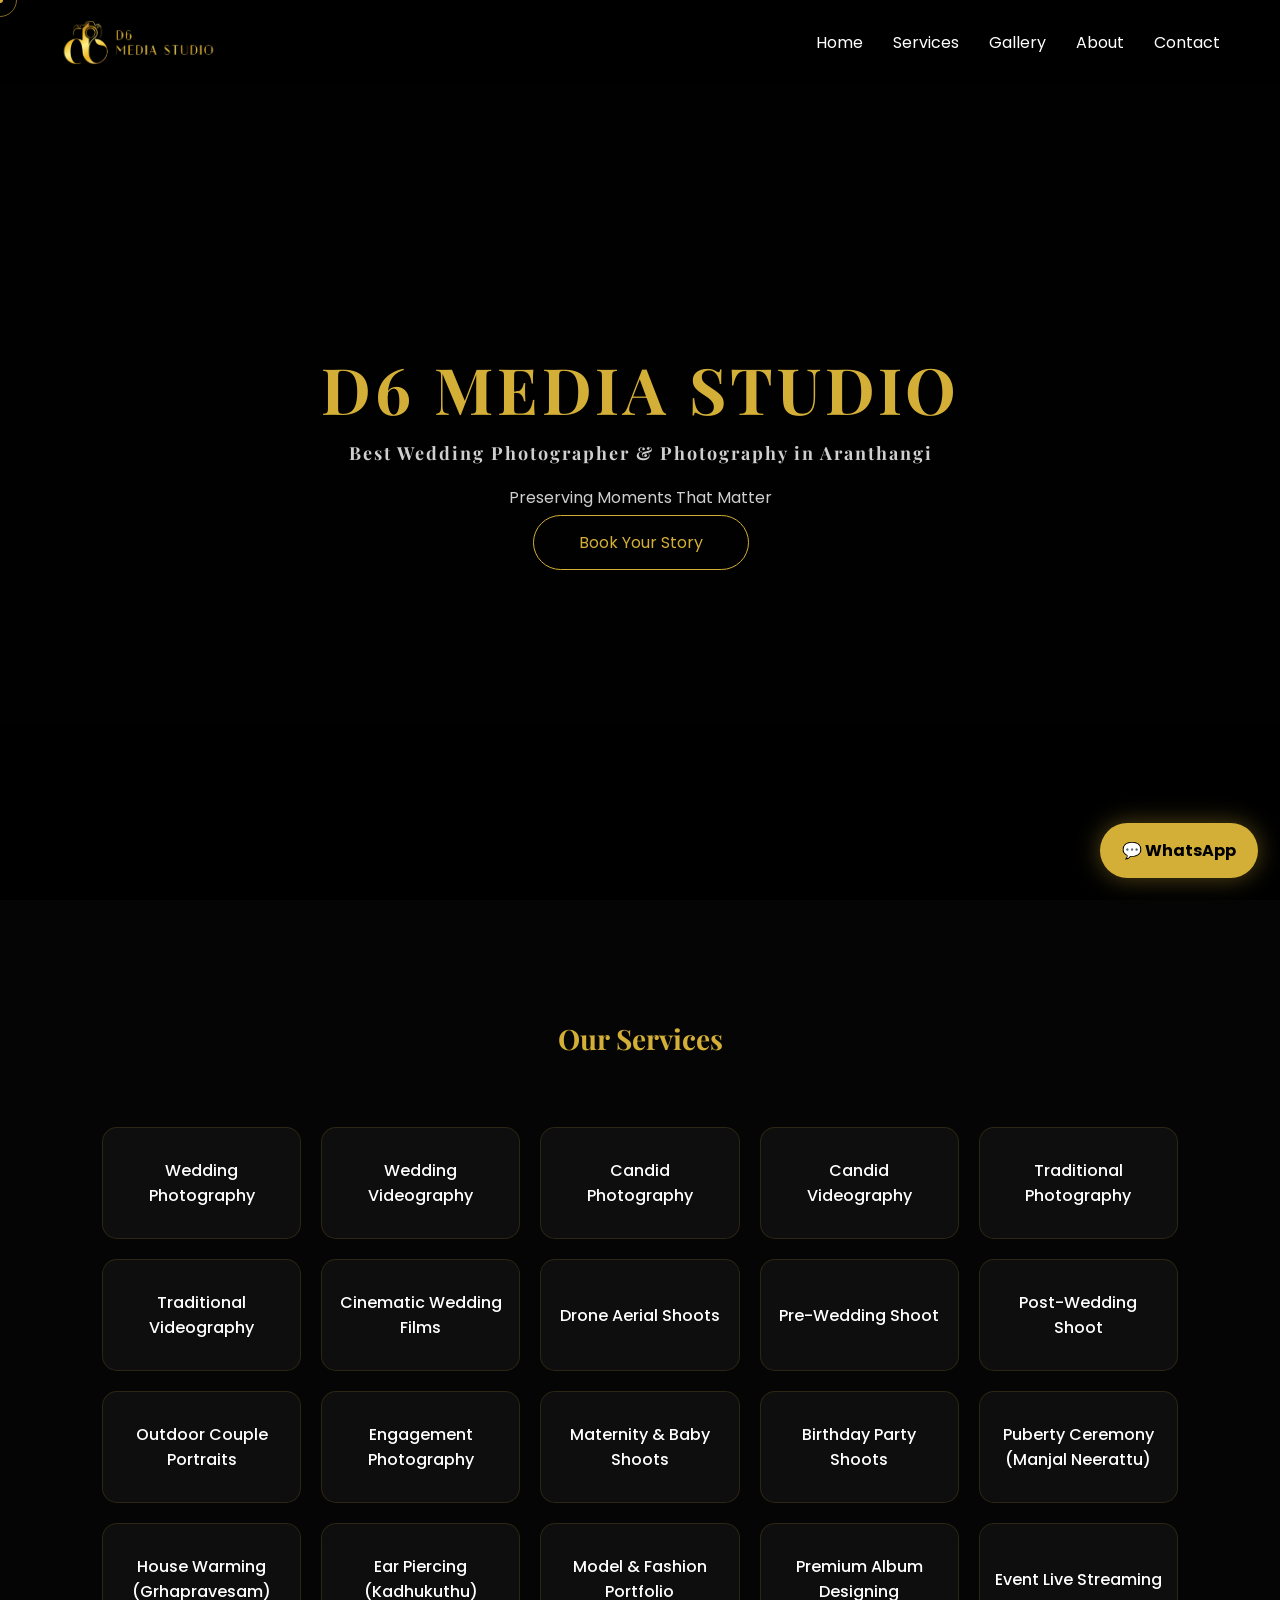
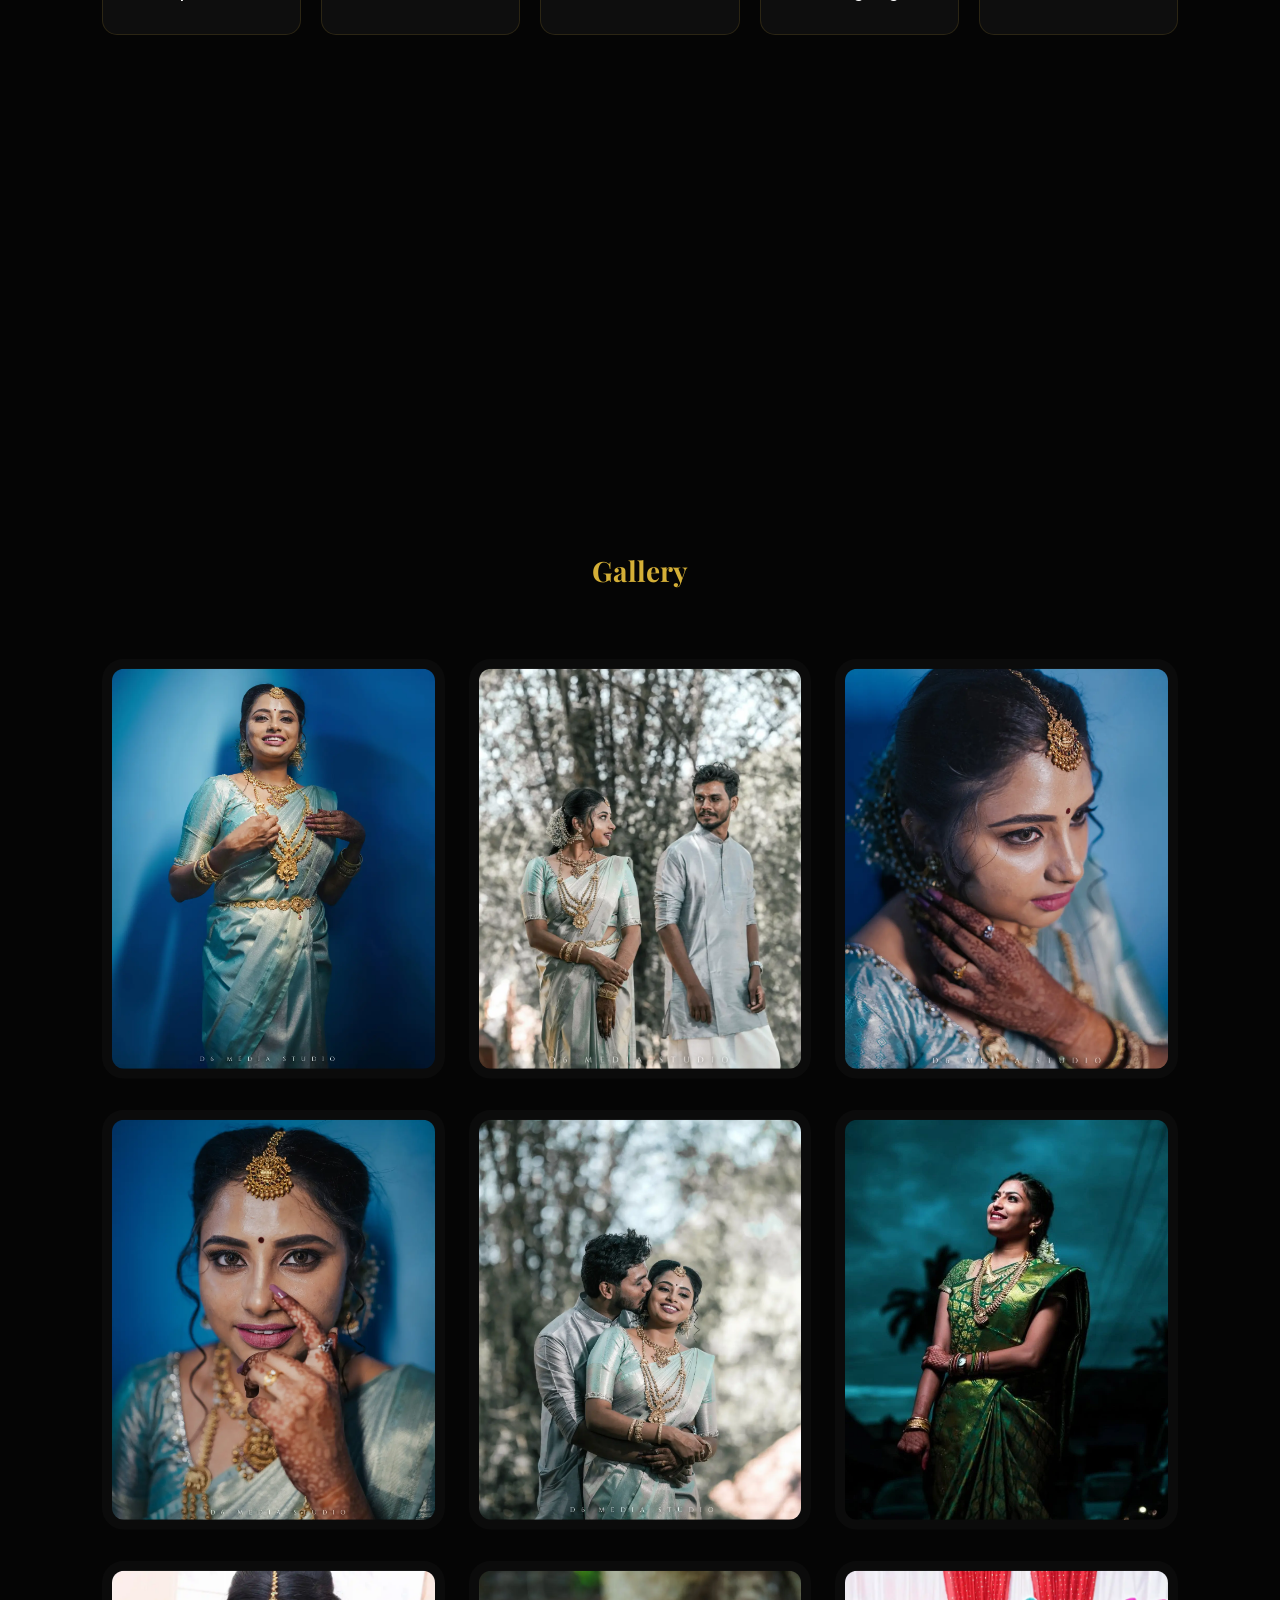
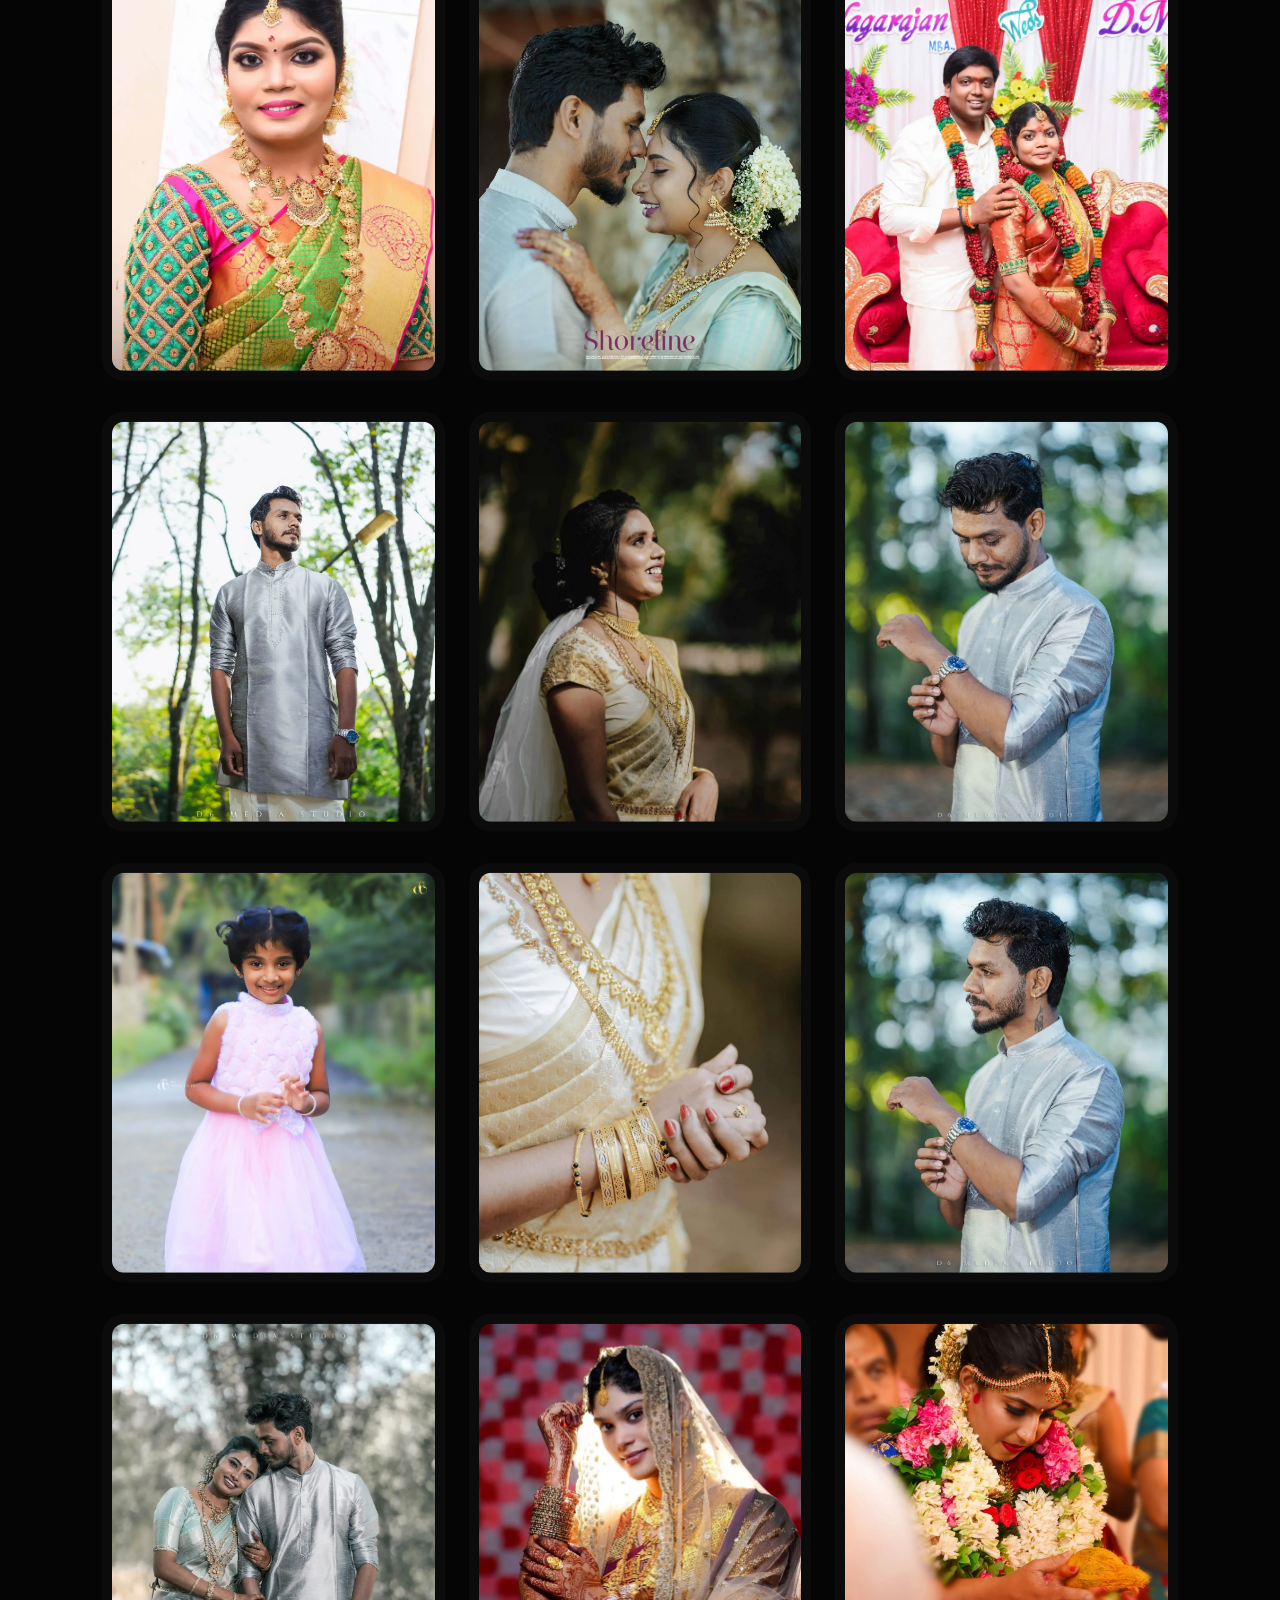
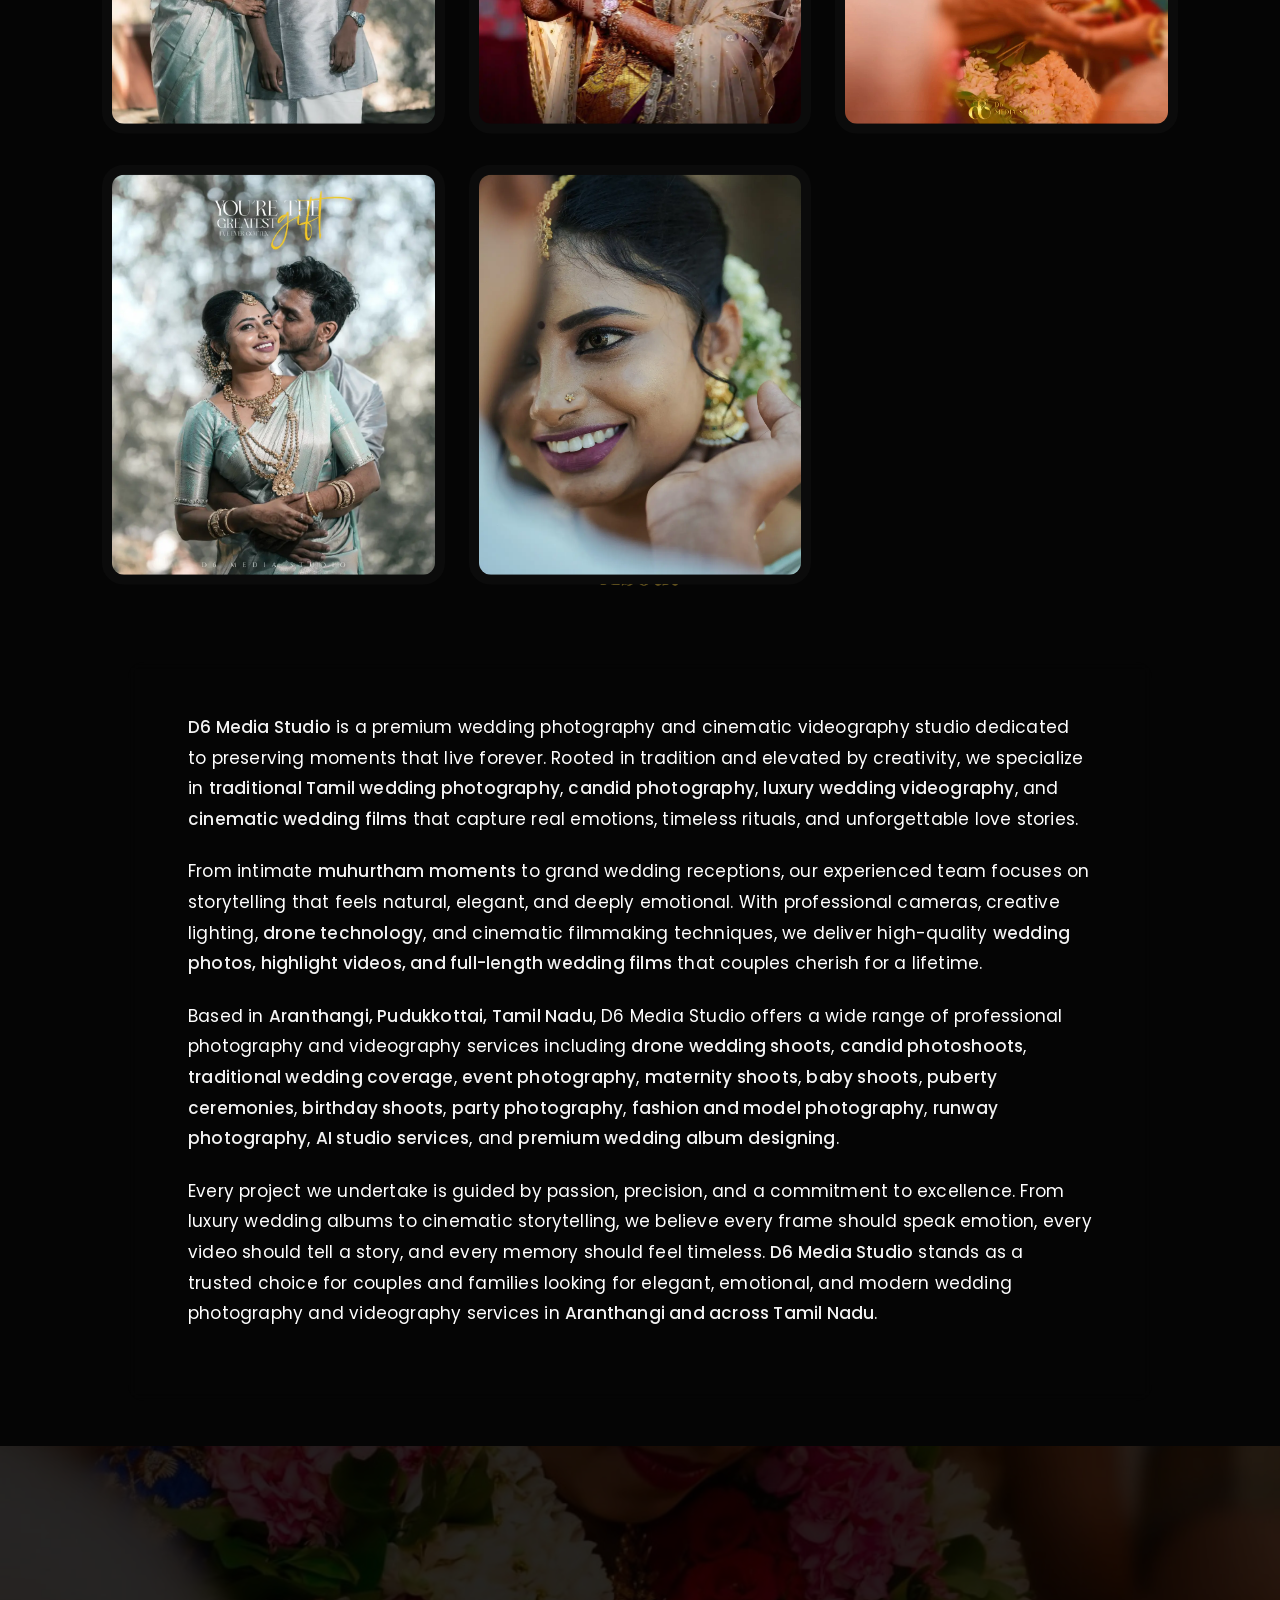
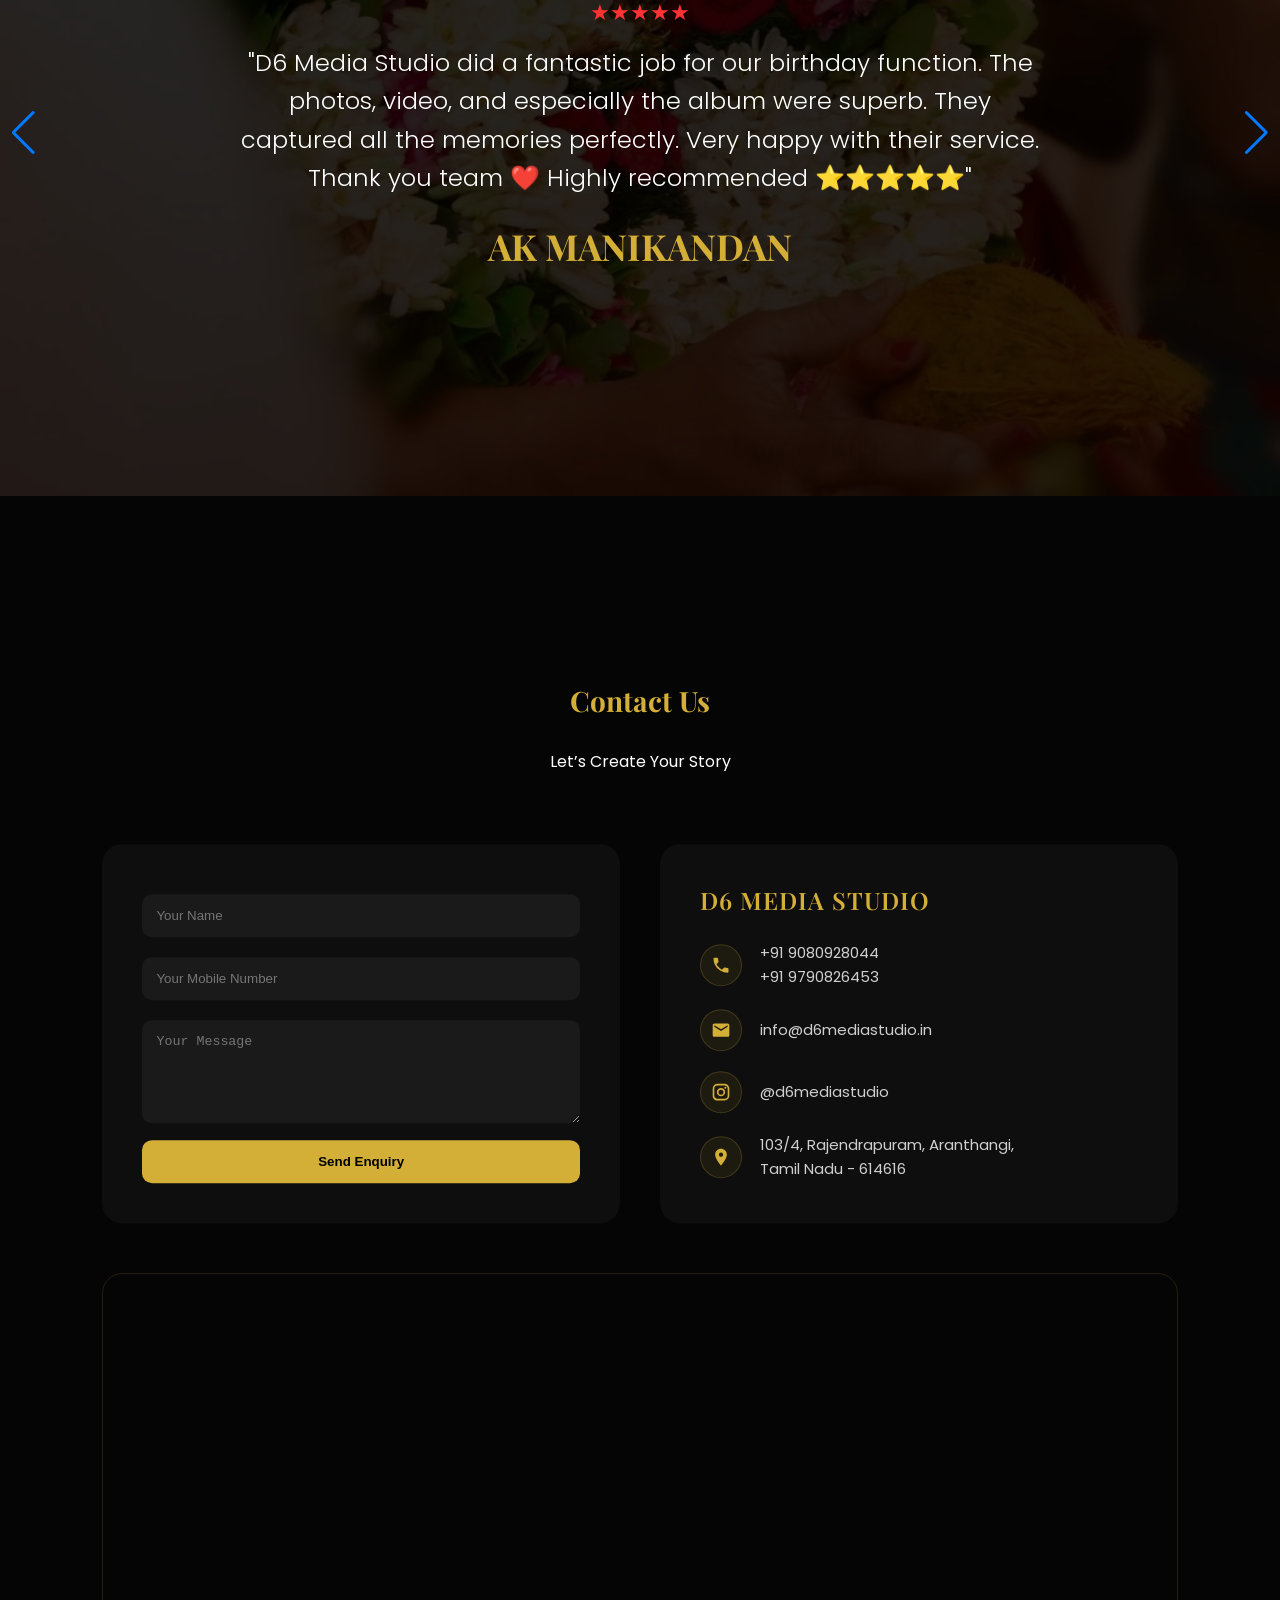
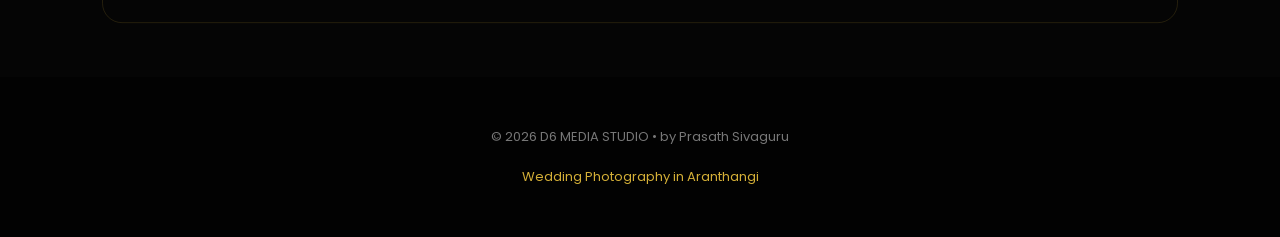
==== commit 9c978c76: "Update index.html" ====
--- a/index.html
+++ b/index.html
@@ -3,13 +3,13 @@
 <head>
 <meta charset="UTF-8">
 <meta name="viewport" content="width=device-width, initial-scale=1.0">
-<title>D6 Media Studio | Top Wedding Photography in Aranthangi, Pudukkottai & Karaikudi</title>
+<title>Best Wedding Photographer in Aranthangi, Pudukkottai & Karaikudi | D6 Media Studio</title>
 <link rel="icon" href="images/favicon.png">
 <link rel="shortcut icon" href="images/favicon.png">
 <link rel="canonical" href="https://d6mediastudio.in/">
 
 <!-- Expanded Regional SEO Meta Tags -->
-<meta name="description" content="D6 Media Studio - Premium Wedding Photography, Cinematic Films, and Video Editing. Serving Aranthangi, Pudukkottai, Karaikudi, Keeramangalam, Avudaiyarkoil, Devakottai, and coastal regions like Manamelkudi & Kattumavadi.">
+<meta name="description" content="Looking for the best wedding photographer in Aranthangi? D6 Media Studio provides premium wedding photography, cinematic films, and video editing across Pudukkottai, Karaikudi, Keeramangalam, Devakottai, Avudaiyarkoil, Manamelkudi & Kattumavadi.">
 <meta name="keywords" content="wedding photography in Aranthangi, wedding photographer in Pudukkottai, video editor in Karaikudi, Devakottai wedding videography, Keeramangalam candid photography, Avudaiyarkoil drone coverage, Manamelkudi photography, Kattumavadi wedding, Alangudi album designing, Peravurani cinematic films, Thirumayam, Arimalam, D6 Media Studio">
 <meta name="author" content="Prasath Sivaguru">
 <meta name="robots" content="index, follow, max-image-preview:large, max-snippet:-1, max-video-preview:-1">
@@ -784,7 +784,7 @@
     <h1>
   D6 MEDIA STUDIO
   <span style="display:block; font-size: 18px; letter-spacing: 2px; color: var(--muted); margin-top: 10px;">
-    Wedding Photography in Aranthangi
+    Best Wedding Photographer & Photography in Aranthangi
   </span>
 </h1>
     <p>Preserving Moments That Matter</p>
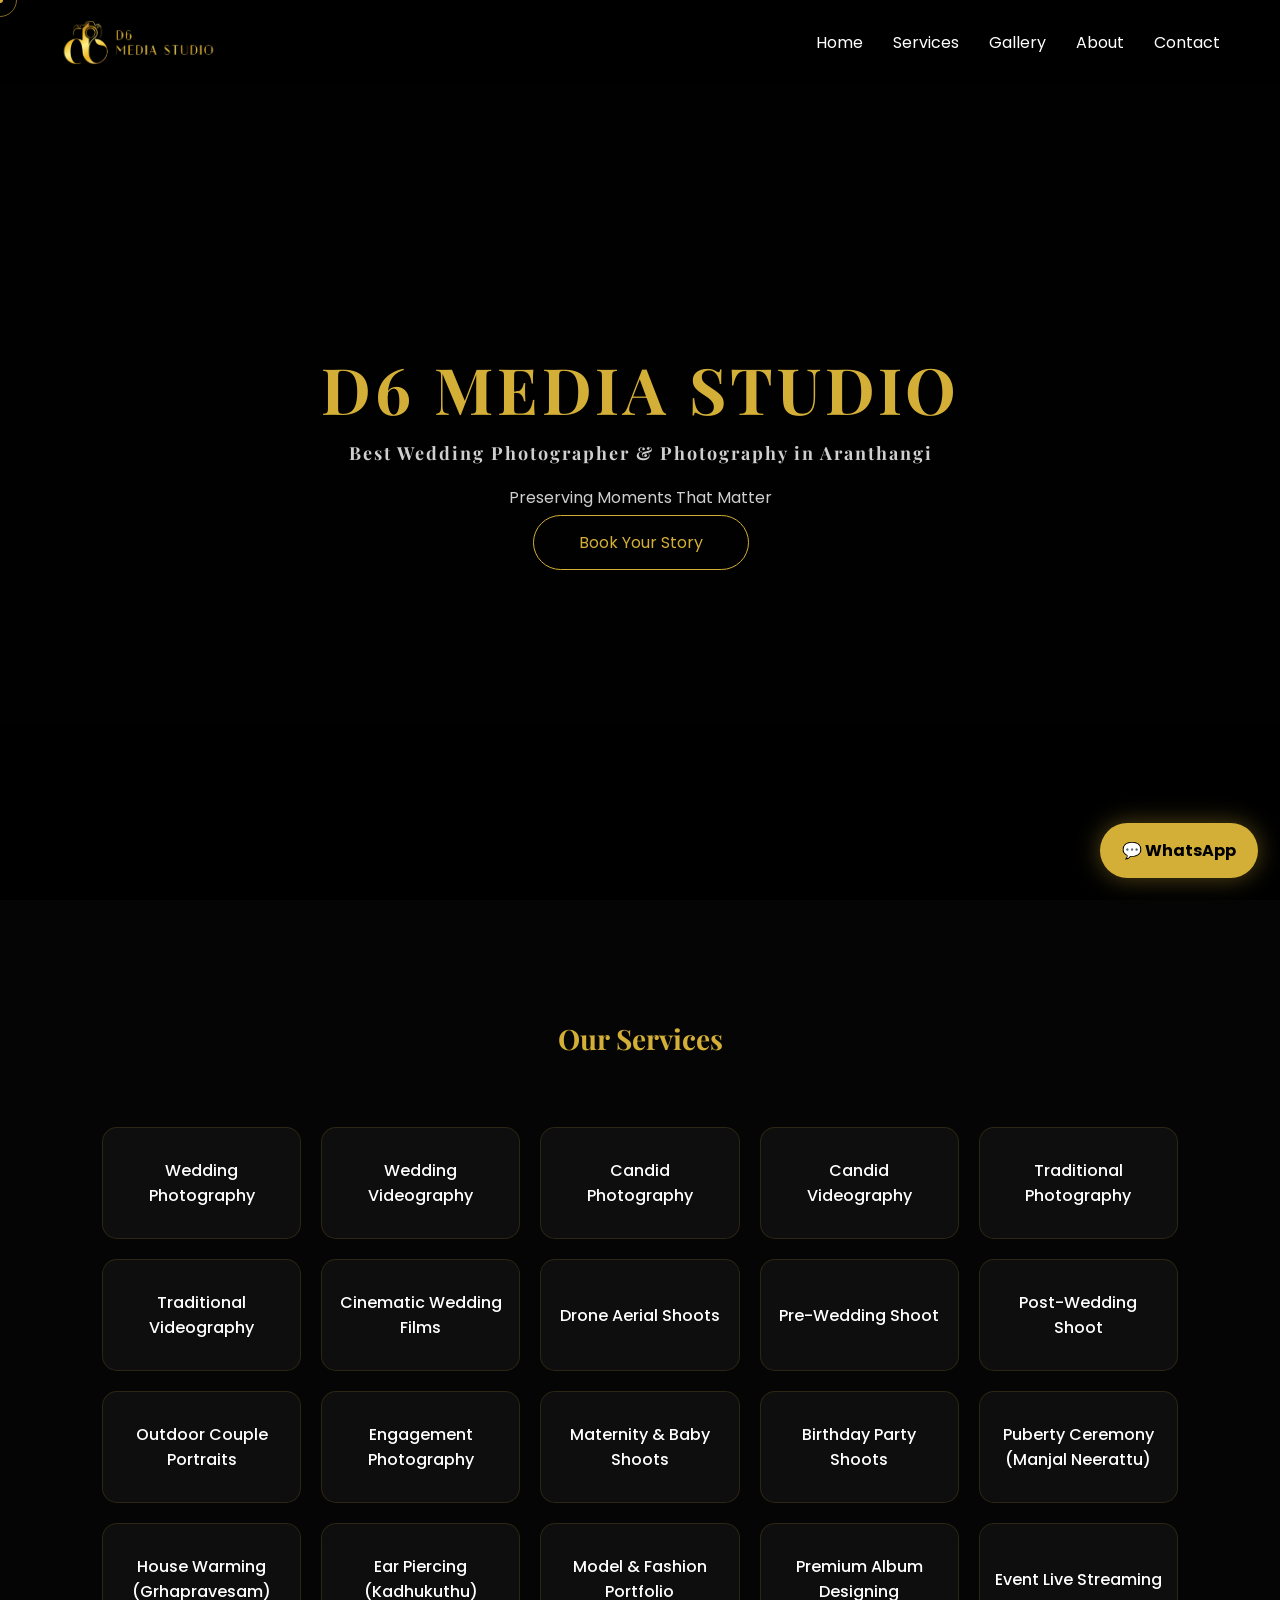
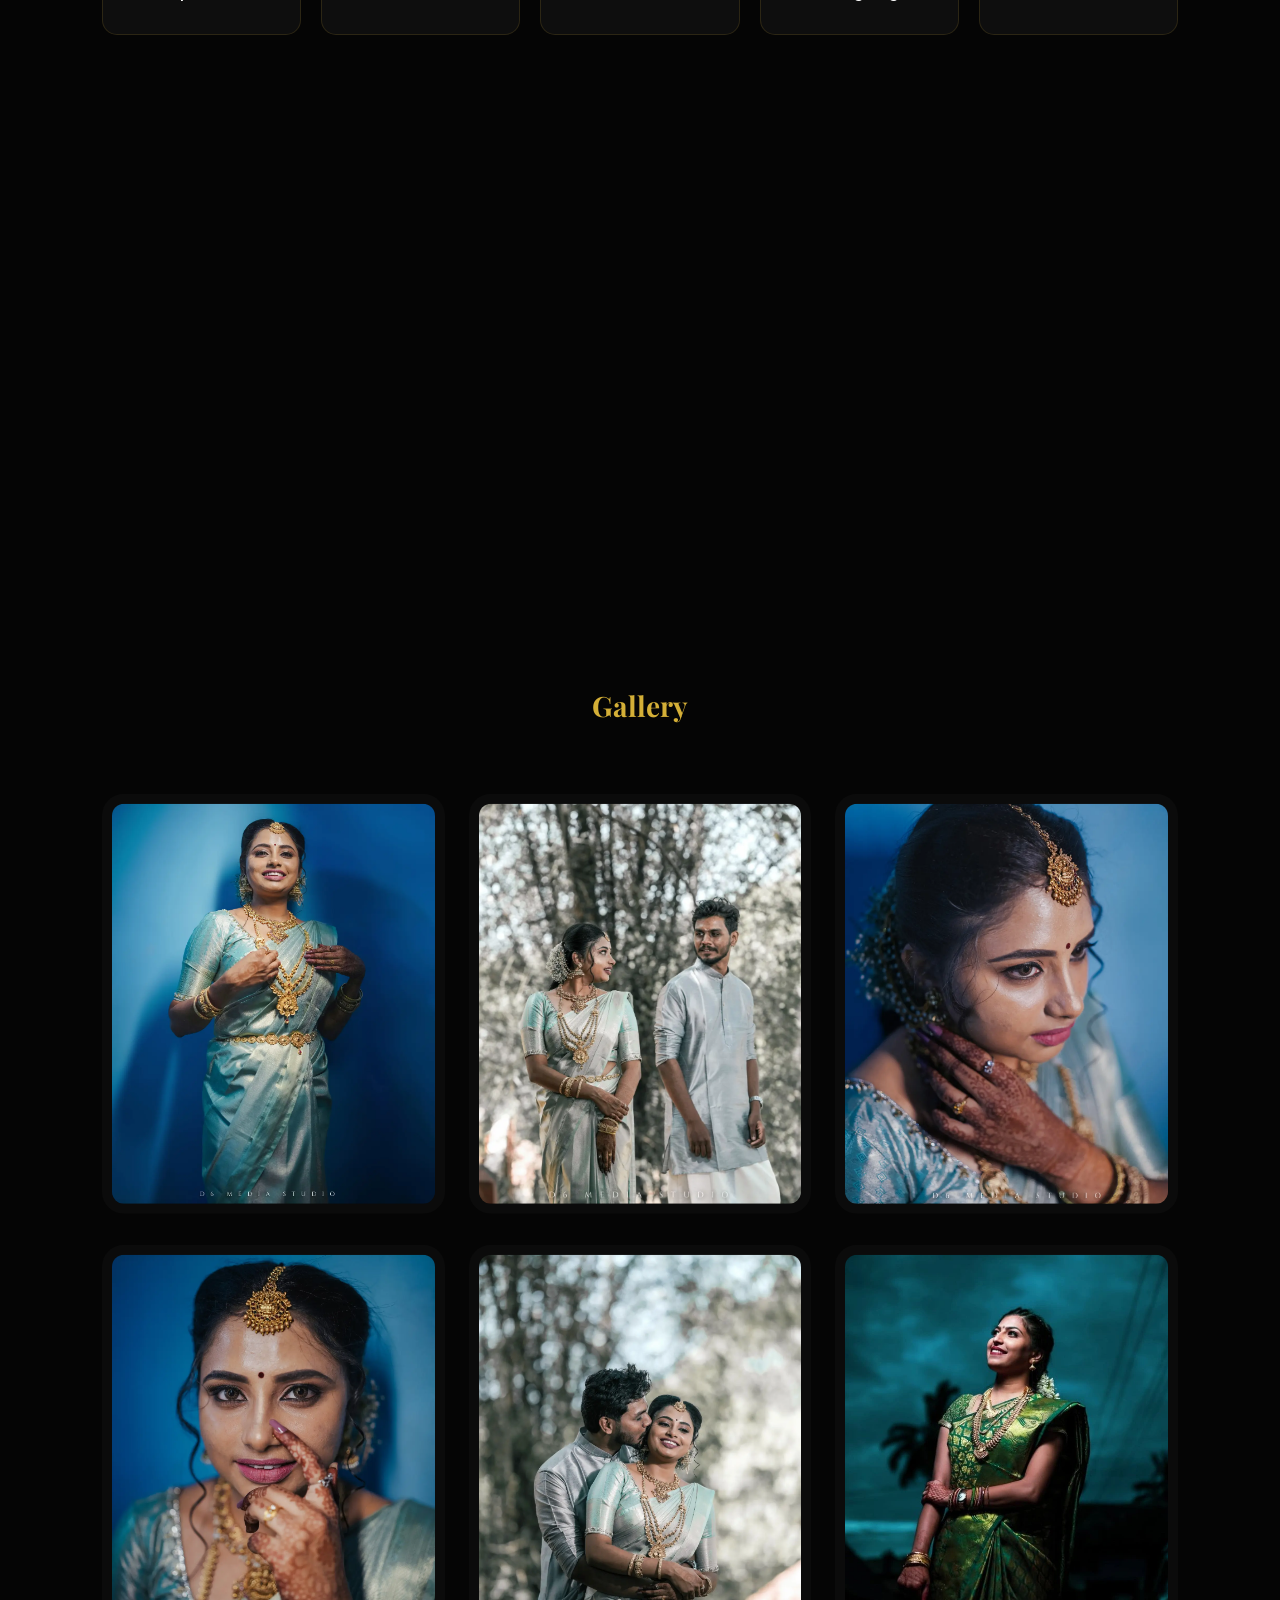
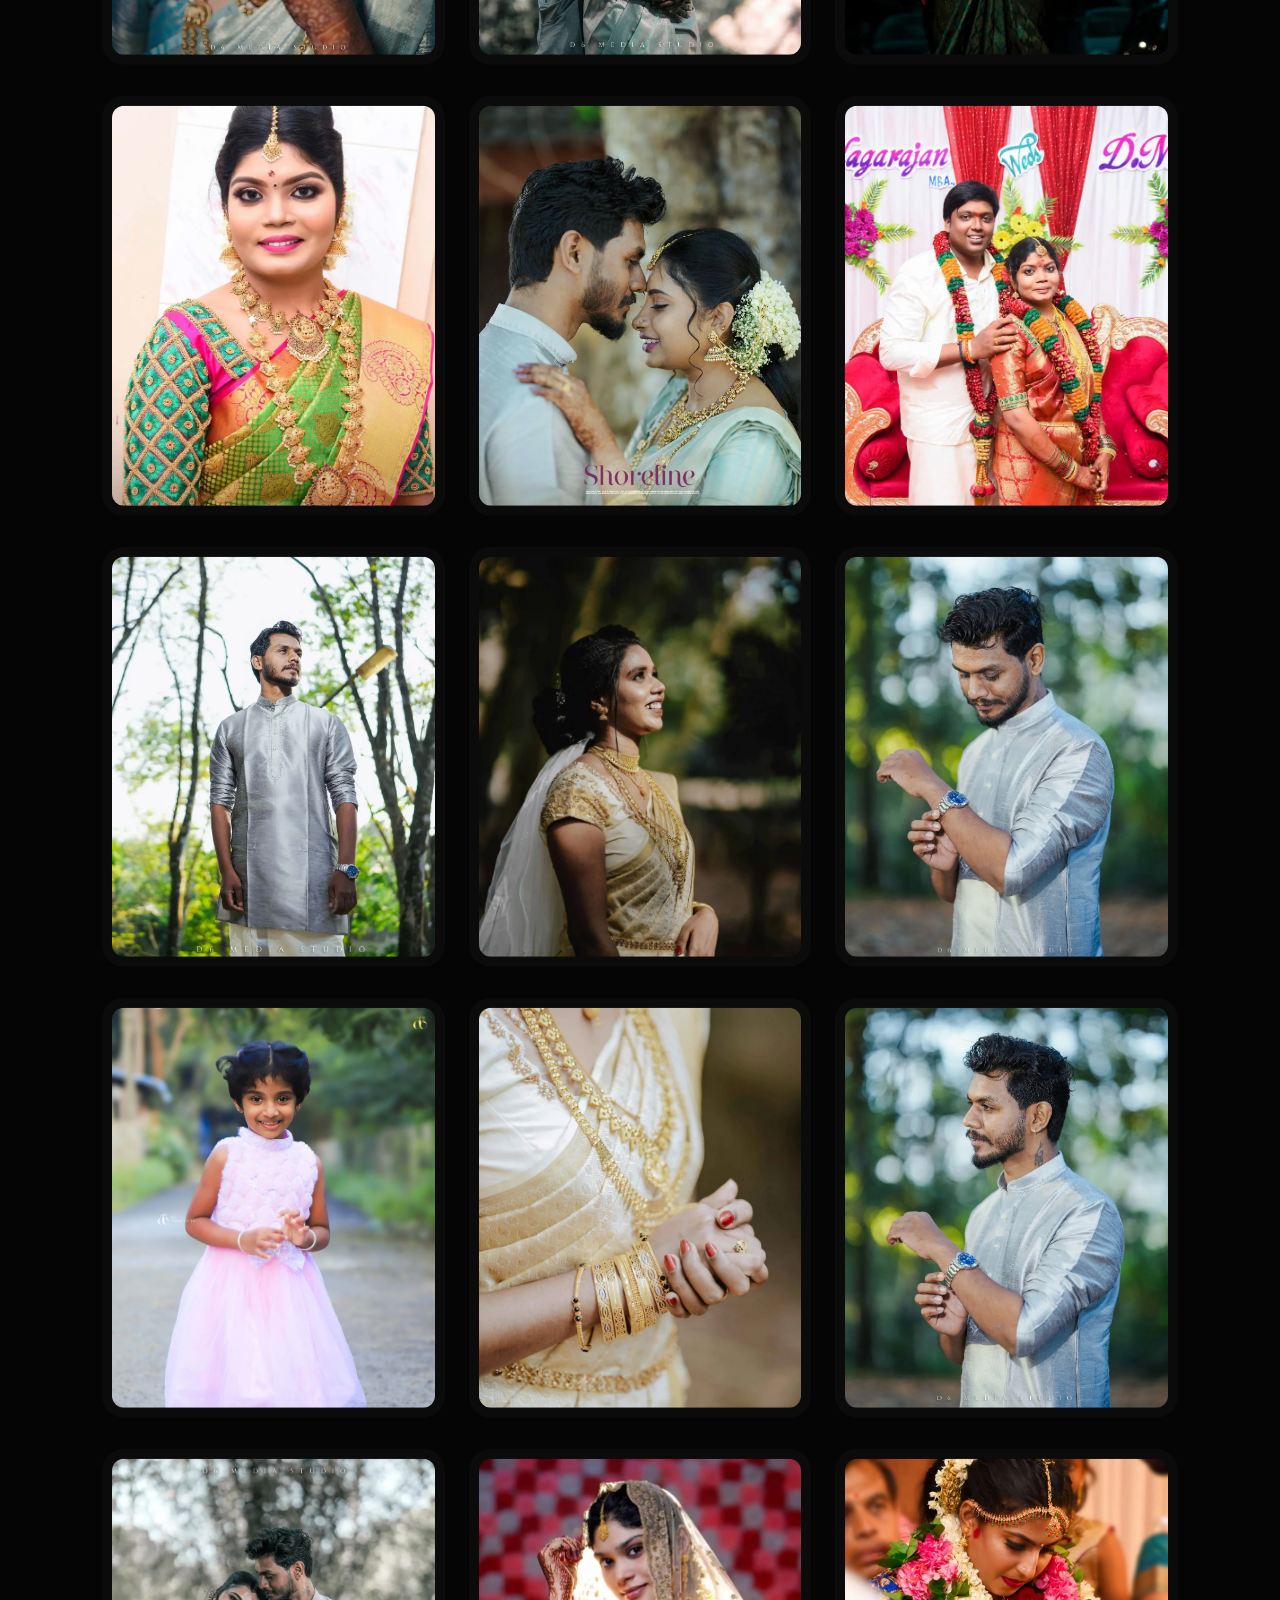
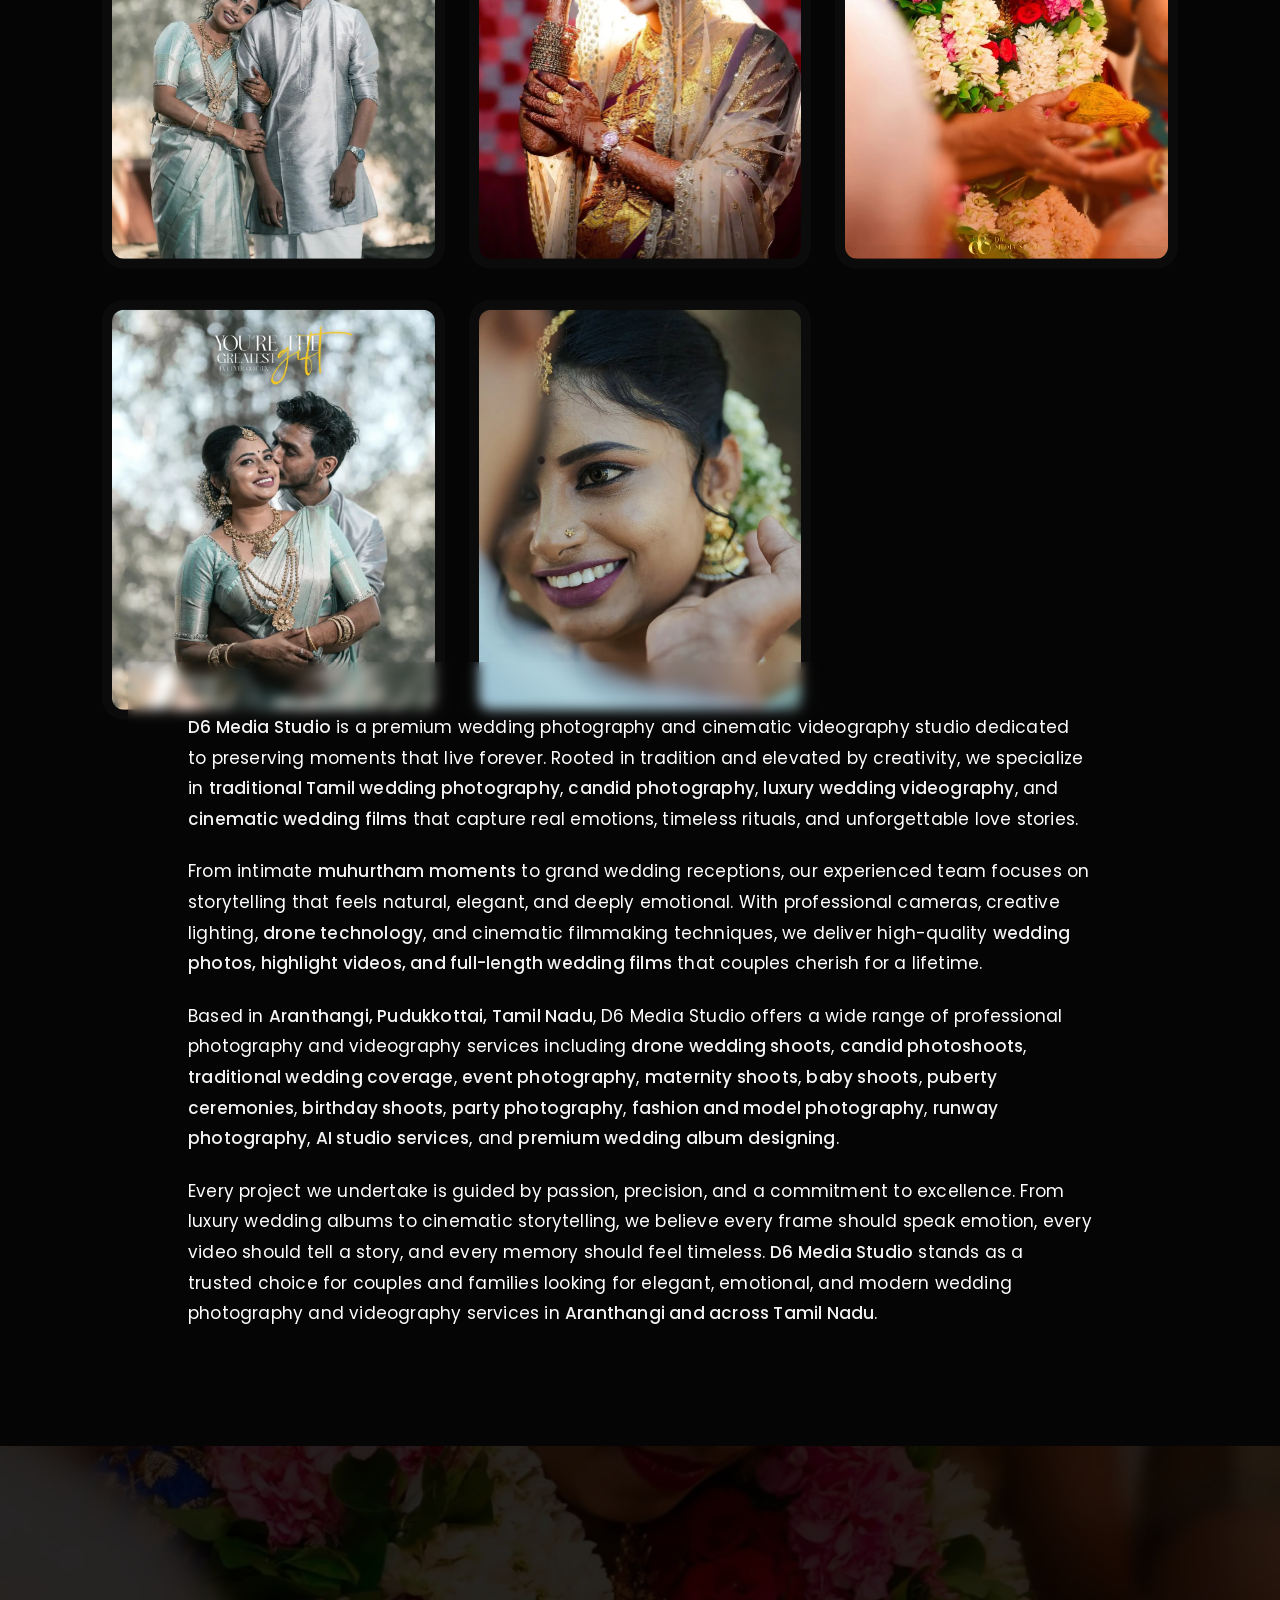
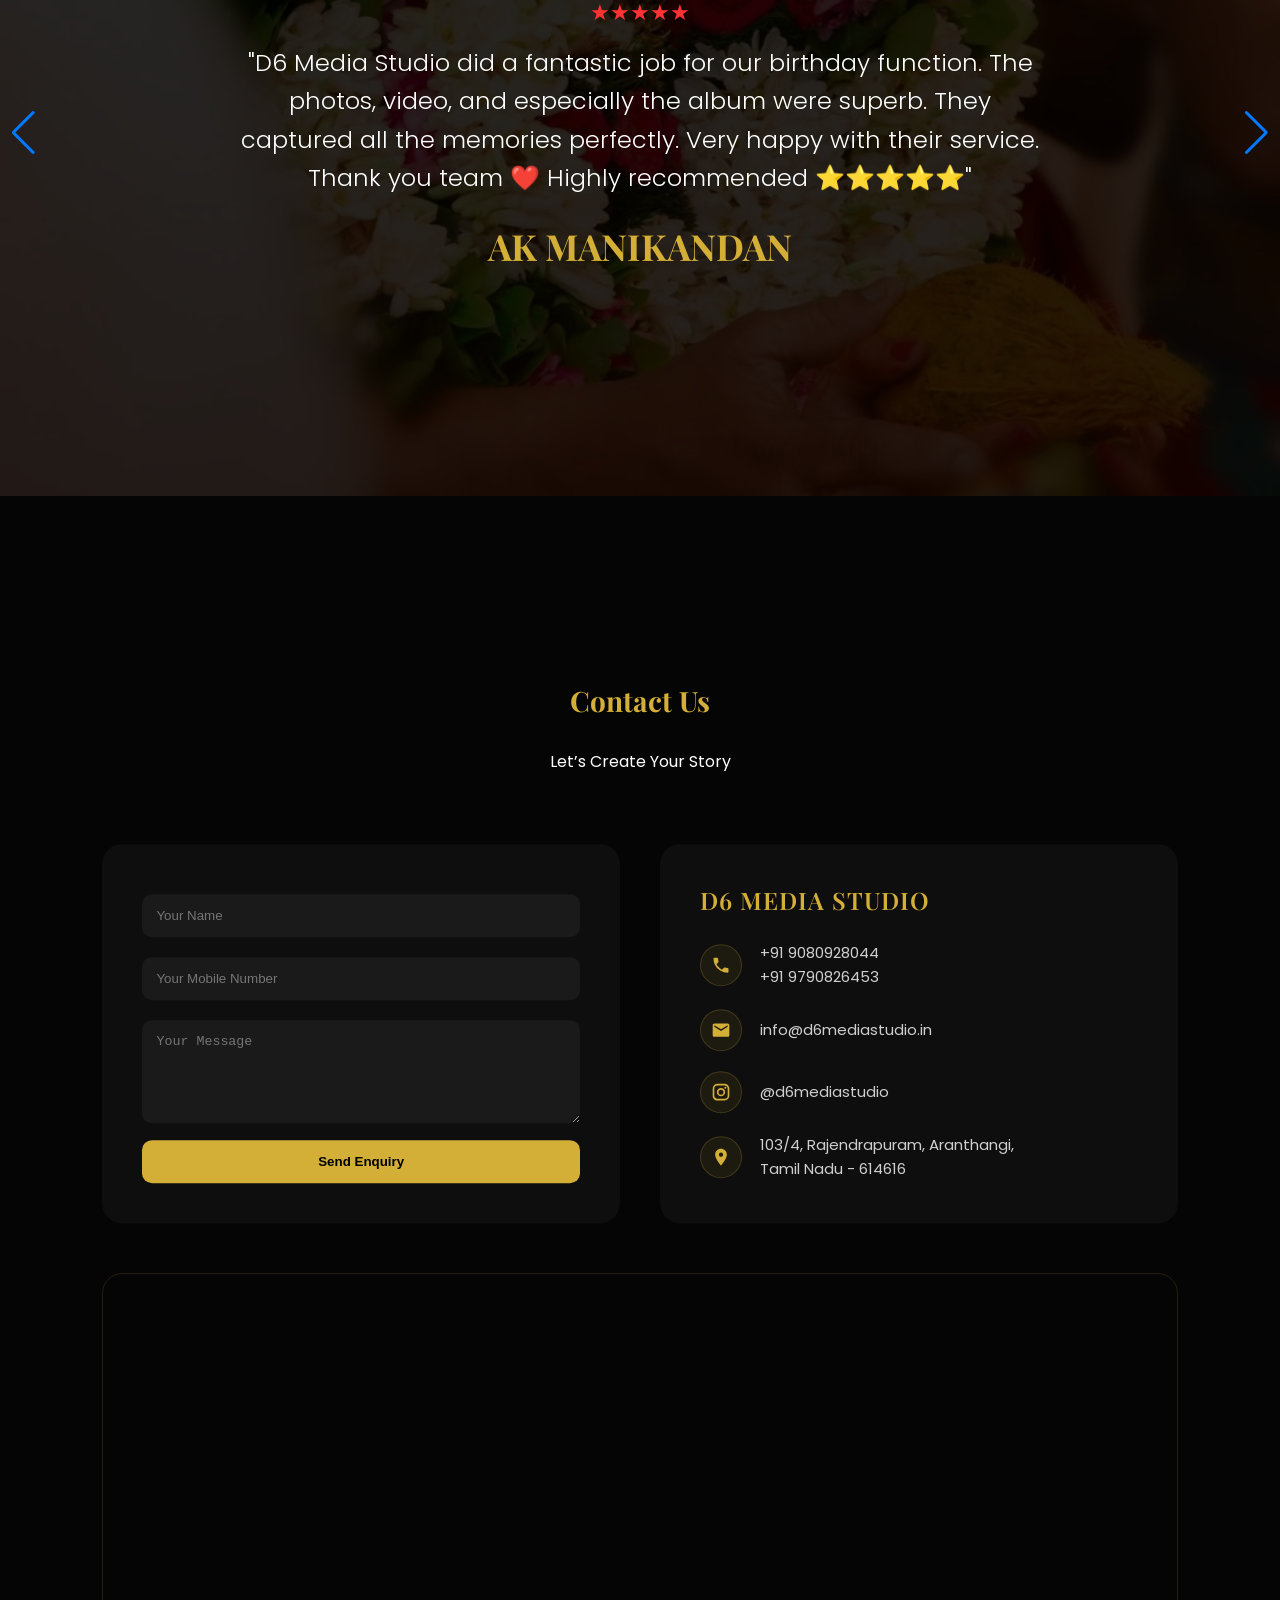
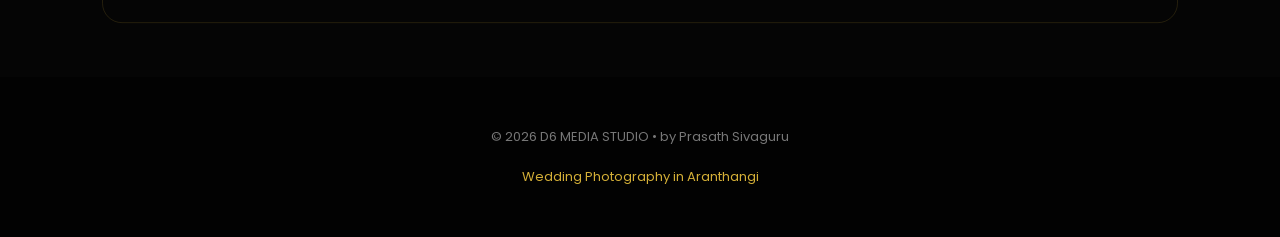
==== commit f4692fae: "Update index.html" ====
--- a/index.html
+++ b/index.html
@@ -115,10 +115,74 @@
       "mainEntity": [
         {
           "@type": "Question",
-          "name": "Who is the best wedding photographer in Aranthangi, Pudukkottai, and Karaikudi?",
+          "name": "Who is the best wedding photographer in Aranthangi?",
           "acceptedAnswer": {
             "@type": "Answer",
-            "text": "D6 Media Studio (founded by Prasath Sivaguru) provides premier candid wedding photography and cinematic videography across Aranthangi, Pudukkottai, Karaikudi, Keeramangalam, Devakottai, and coastal areas like Manamelkudi."
+            "text": "D6 Media Studio, founded by Prasath Sivaguru, is widely considered the best wedding photography studio in Aranthangi, offering premium candid photography and cinematic videography."
+          }
+        },
+        {
+          "@type": "Question",
+          "name": "Does D6 Media Studio provide wedding photography in Pudukkottai?",
+          "acceptedAnswer": {
+            "@type": "Answer",
+            "text": "Yes, D6 Media Studio provides extensive wedding photography and cinematic film services across Pudukkottai district."
+          }
+        },
+        {
+          "@type": "Question",
+          "name": "Does D6 Media Studio cover Karaikudi weddings?",
+          "acceptedAnswer": {
+            "@type": "Answer",
+            "text": "Absolutely! We specialize in Chettinad weddings and frequently cover traditional and luxury weddings in Karaikudi and Devakottai."
+          }
+        },
+        {
+          "@type": "Question",
+          "name": "What wedding photography services does D6 Media Studio provide?",
+          "acceptedAnswer": {
+            "@type": "Answer",
+            "text": "We offer Traditional Wedding Photography, Candid Photography, Cinematic Wedding Films, Drone Aerial Coverage, Pre-wedding shoots, and Premium Album Designing."
+          }
+        },
+        {
+          "@type": "Question",
+          "name": "Does D6 Media Studio offer candid wedding photography?",
+          "acceptedAnswer": {
+            "@type": "Answer",
+            "text": "Yes, candid photography is our specialty. We capture natural, unposed emotional moments that tell the true story of your wedding day."
+          }
+        },
+        {
+          "@type": "Question",
+          "name": "Does D6 Media Studio provide drone wedding photography?",
+          "acceptedAnswer": {
+            "@type": "Answer",
+            "text": "Yes, we provide high-resolution drone aerial photography and videography for weddings and grand outdoor events."
+          }
+        },
+        {
+          "@type": "Question",
+          "name": "Does D6 Media Studio travel outside Aranthangi?",
+          "acceptedAnswer": {
+            "@type": "Answer",
+            "text": "Yes, we cover weddings across Tamil Nadu, primarily serving Aranthangi, Pudukkottai, Karaikudi, Keeramangalam, and coastal regions like Manamelkudi."
+          }
+        },
+        {
+          "@type": "Question",
+          "name": "How much does wedding photography cost at D6 Media Studio?",
+          "acceptedAnswer": {
+            "@type": "Answer",
+            "text": "Our wedding photography packages range from ₹25,000 to ₹1,50,000 depending on the specific services, days of coverage, and deliverables required. Contact us for a custom quote."
+          }
+        },
+        {
+          "@type": "Question",
+          "name": "How can I book D6 Media Studio for my wedding?",
+          "acceptedAnswer": {
+            "@type": "Answer",
+            "text": "You can book us by calling +91 9080928044 or +91 9790826453, emailing info@d6mediastudio.in, or using the contact form on our website."
           }
         }
       ]
@@ -456,14 +520,6 @@
   color:#d4af37;
   cursor:pointer;
   z-index:2147483647;
-}
-/* SEO hidden – visible aaga koodaadhu */
-.seo-hidden{
-  position:absolute;
-  left:-9999px;
-  width:1px;
-  height:1px;
-  overflow:hidden;
 }
 
 /* ================= MOBILE FIXES ================= */
@@ -792,11 +848,6 @@
   </div>
 </div>
 
-</div>
-<div class="seo-link seo-hidden">
-  <a href="/wedding-photography-aranthangi.html">
-    Wedding Photography in Aranthangi
-  </a>
 </div>
 
 
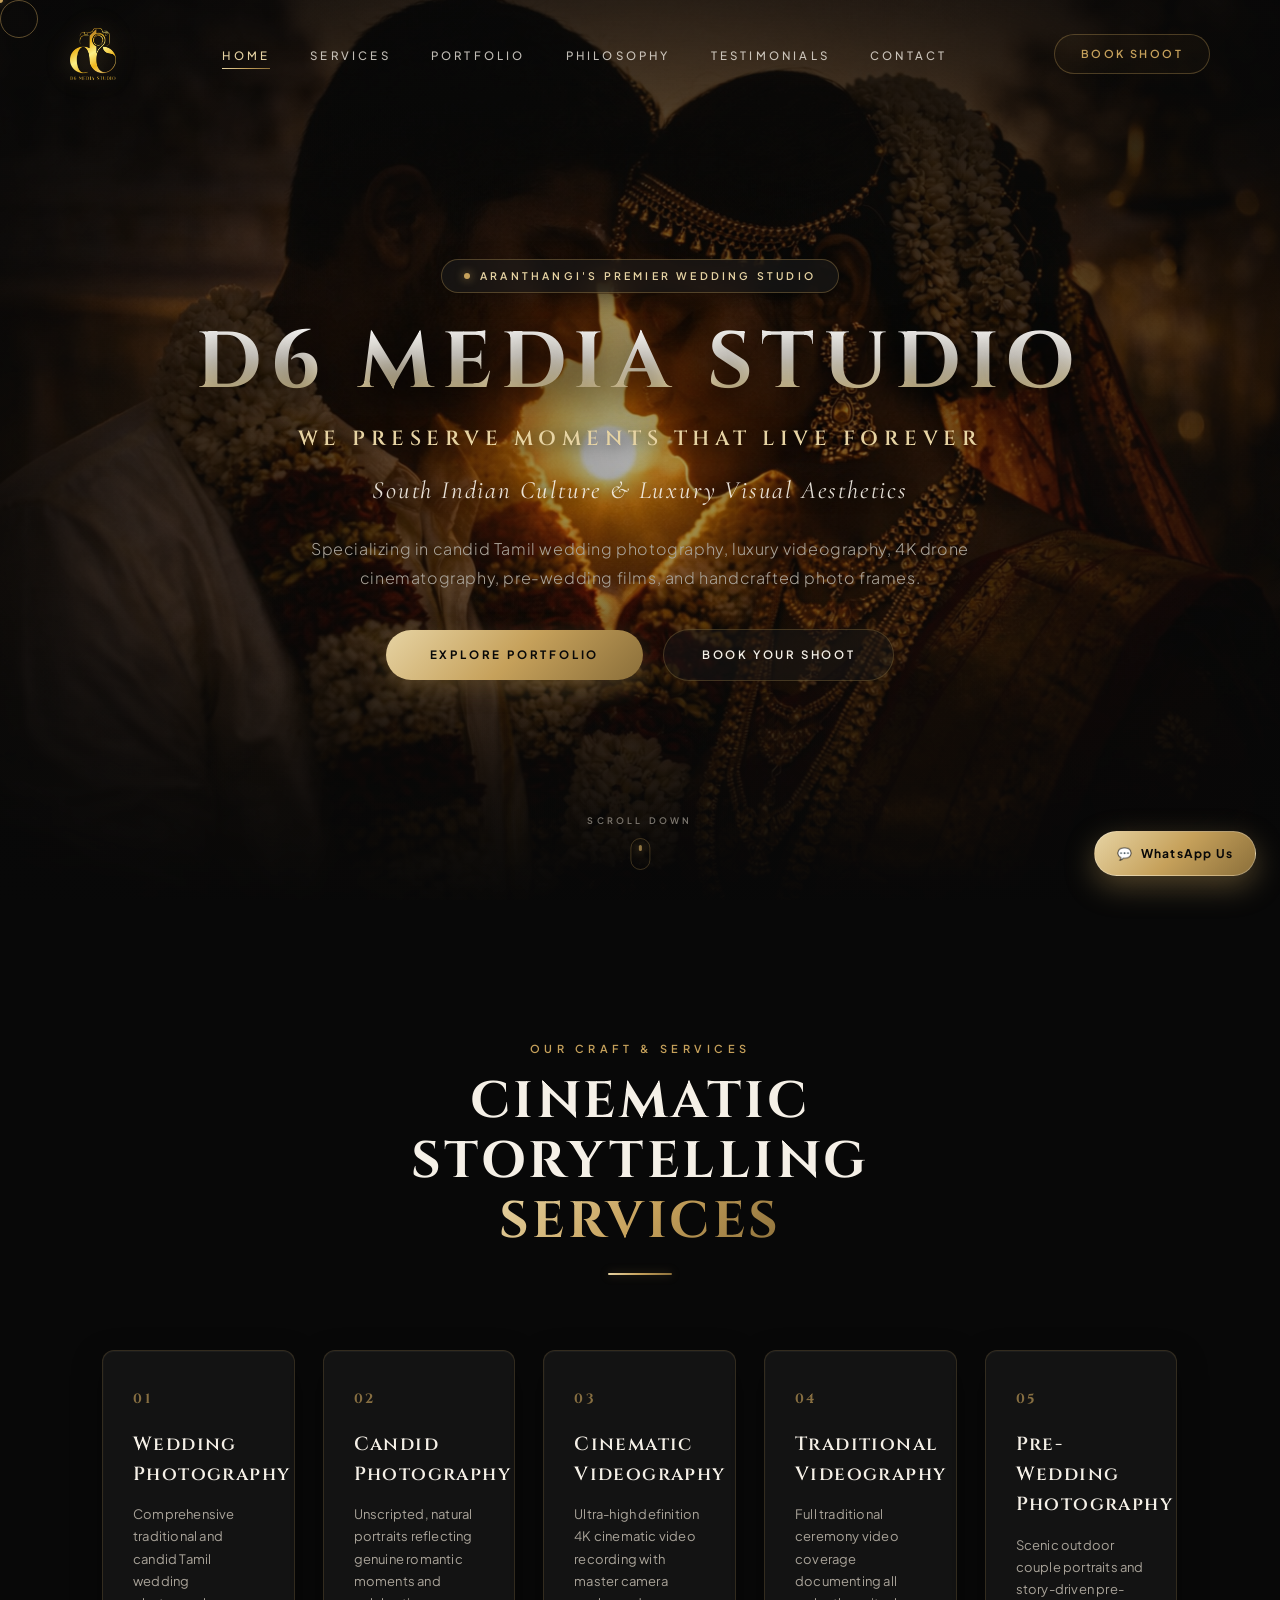
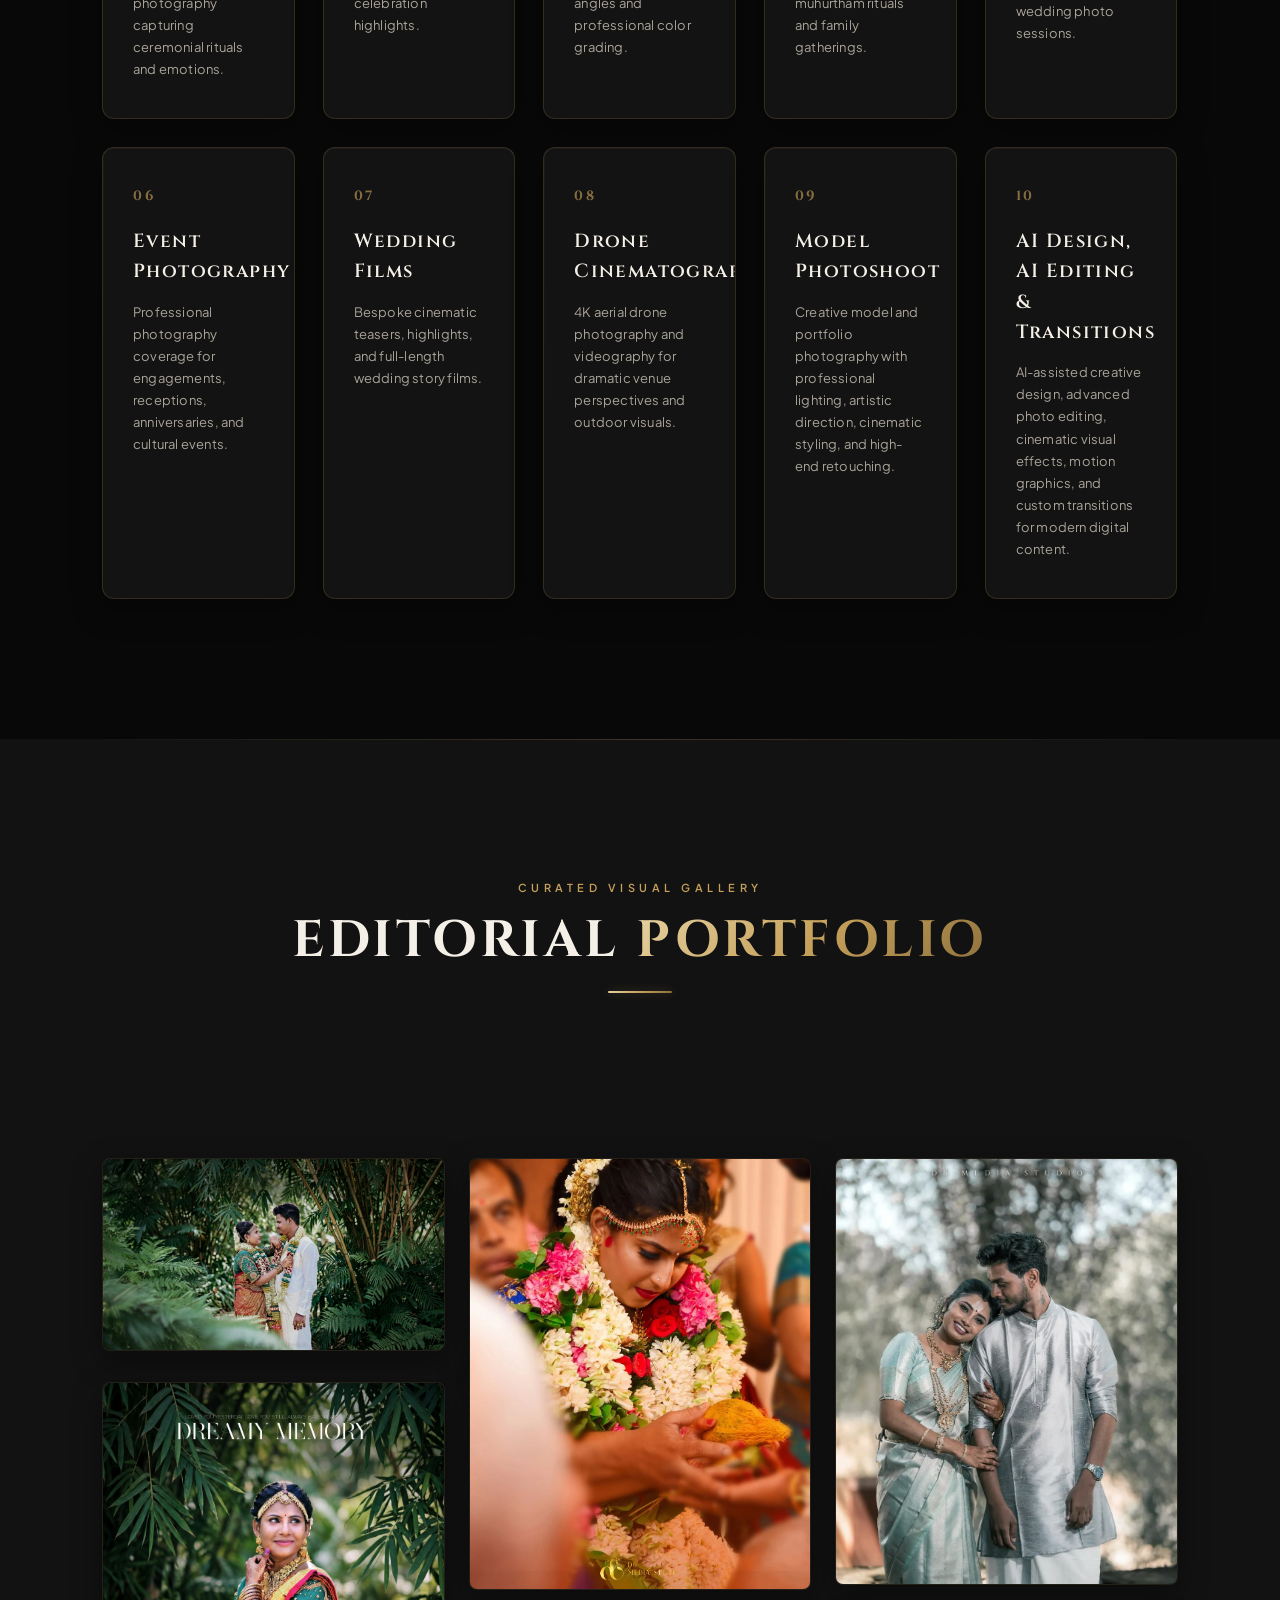
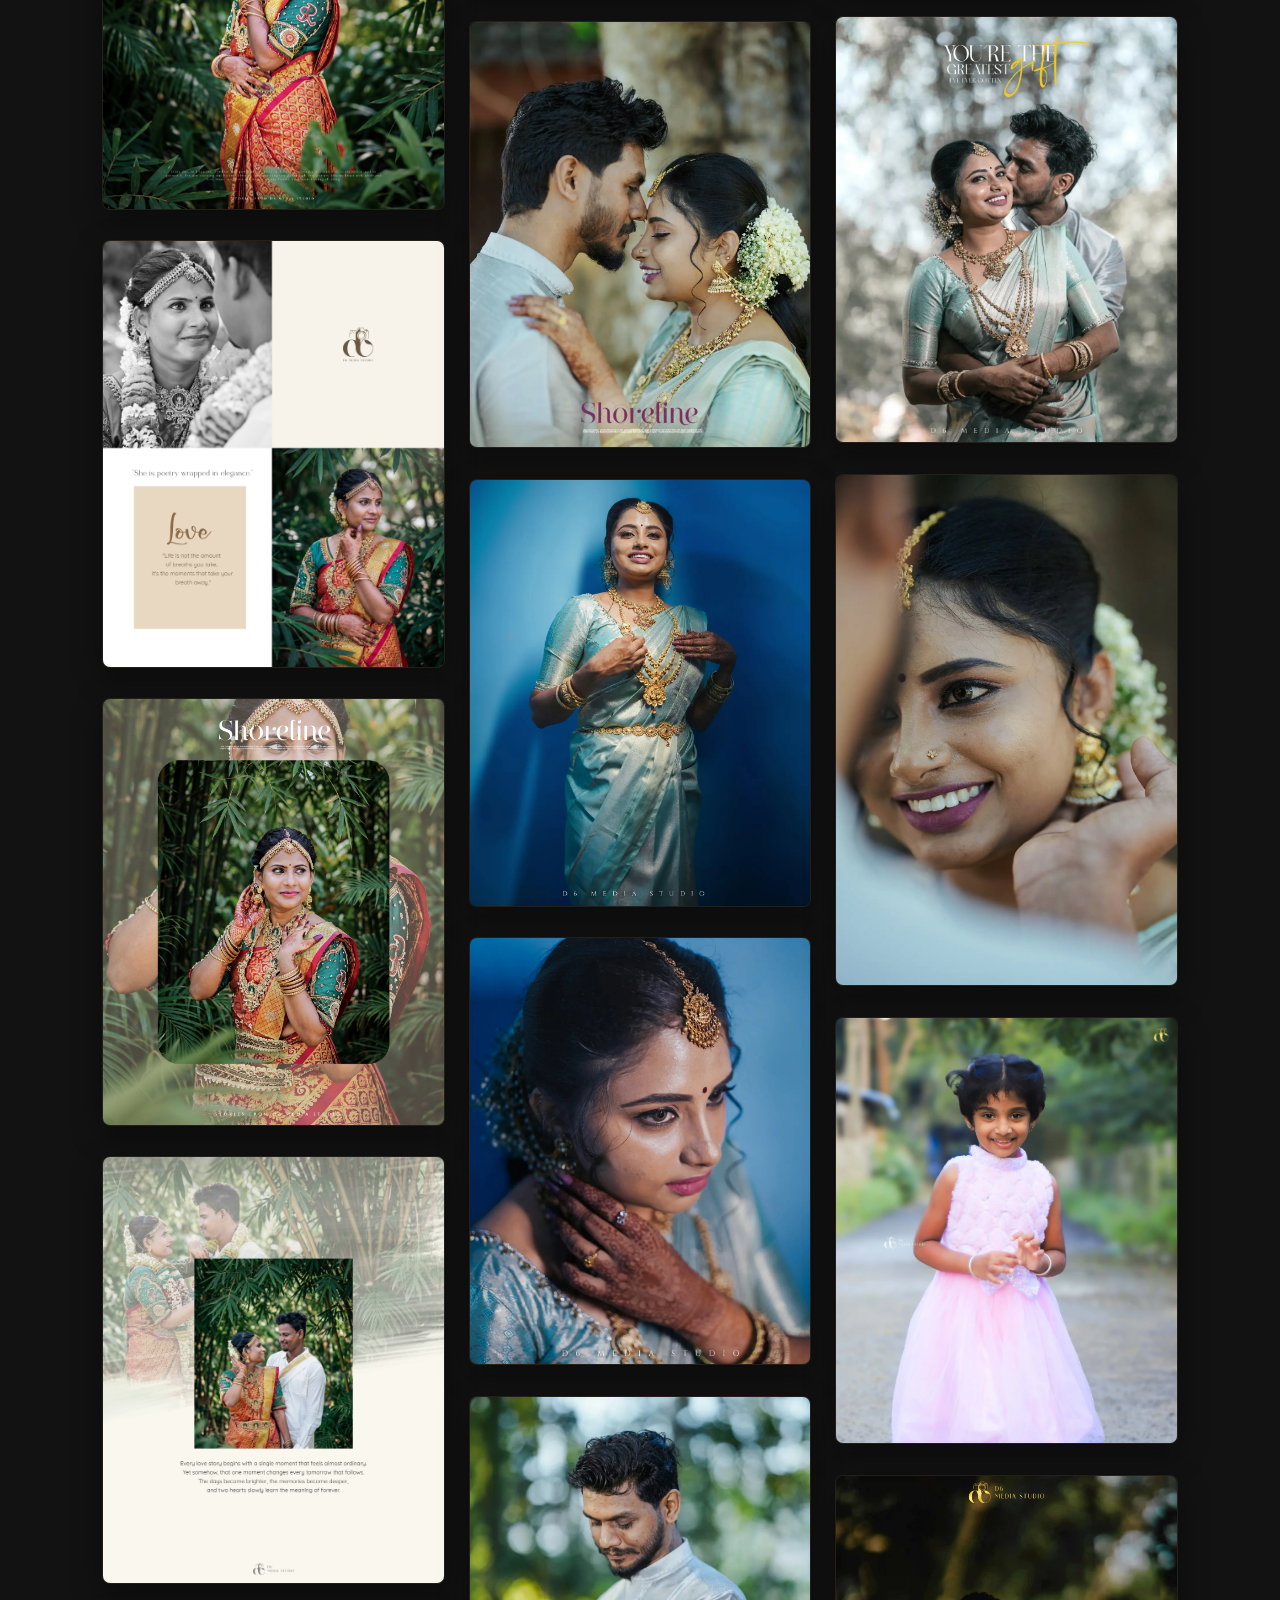
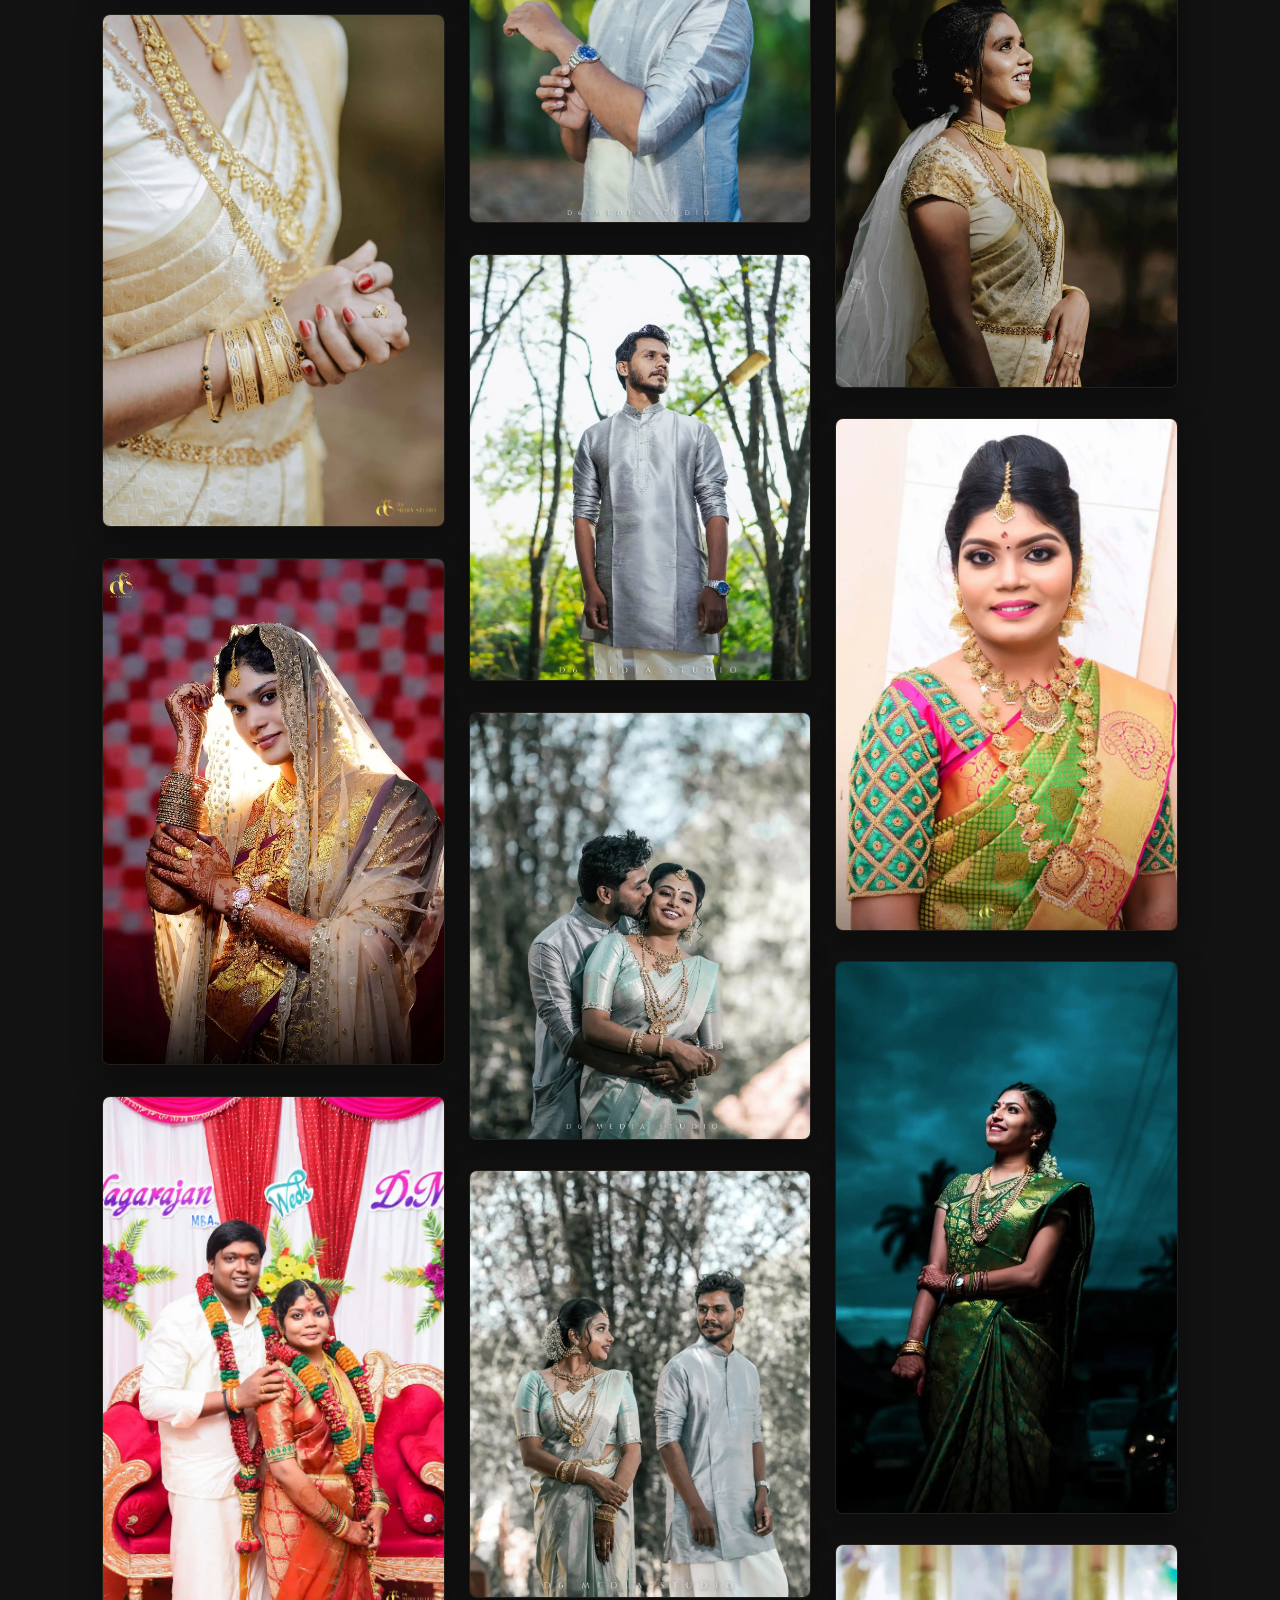
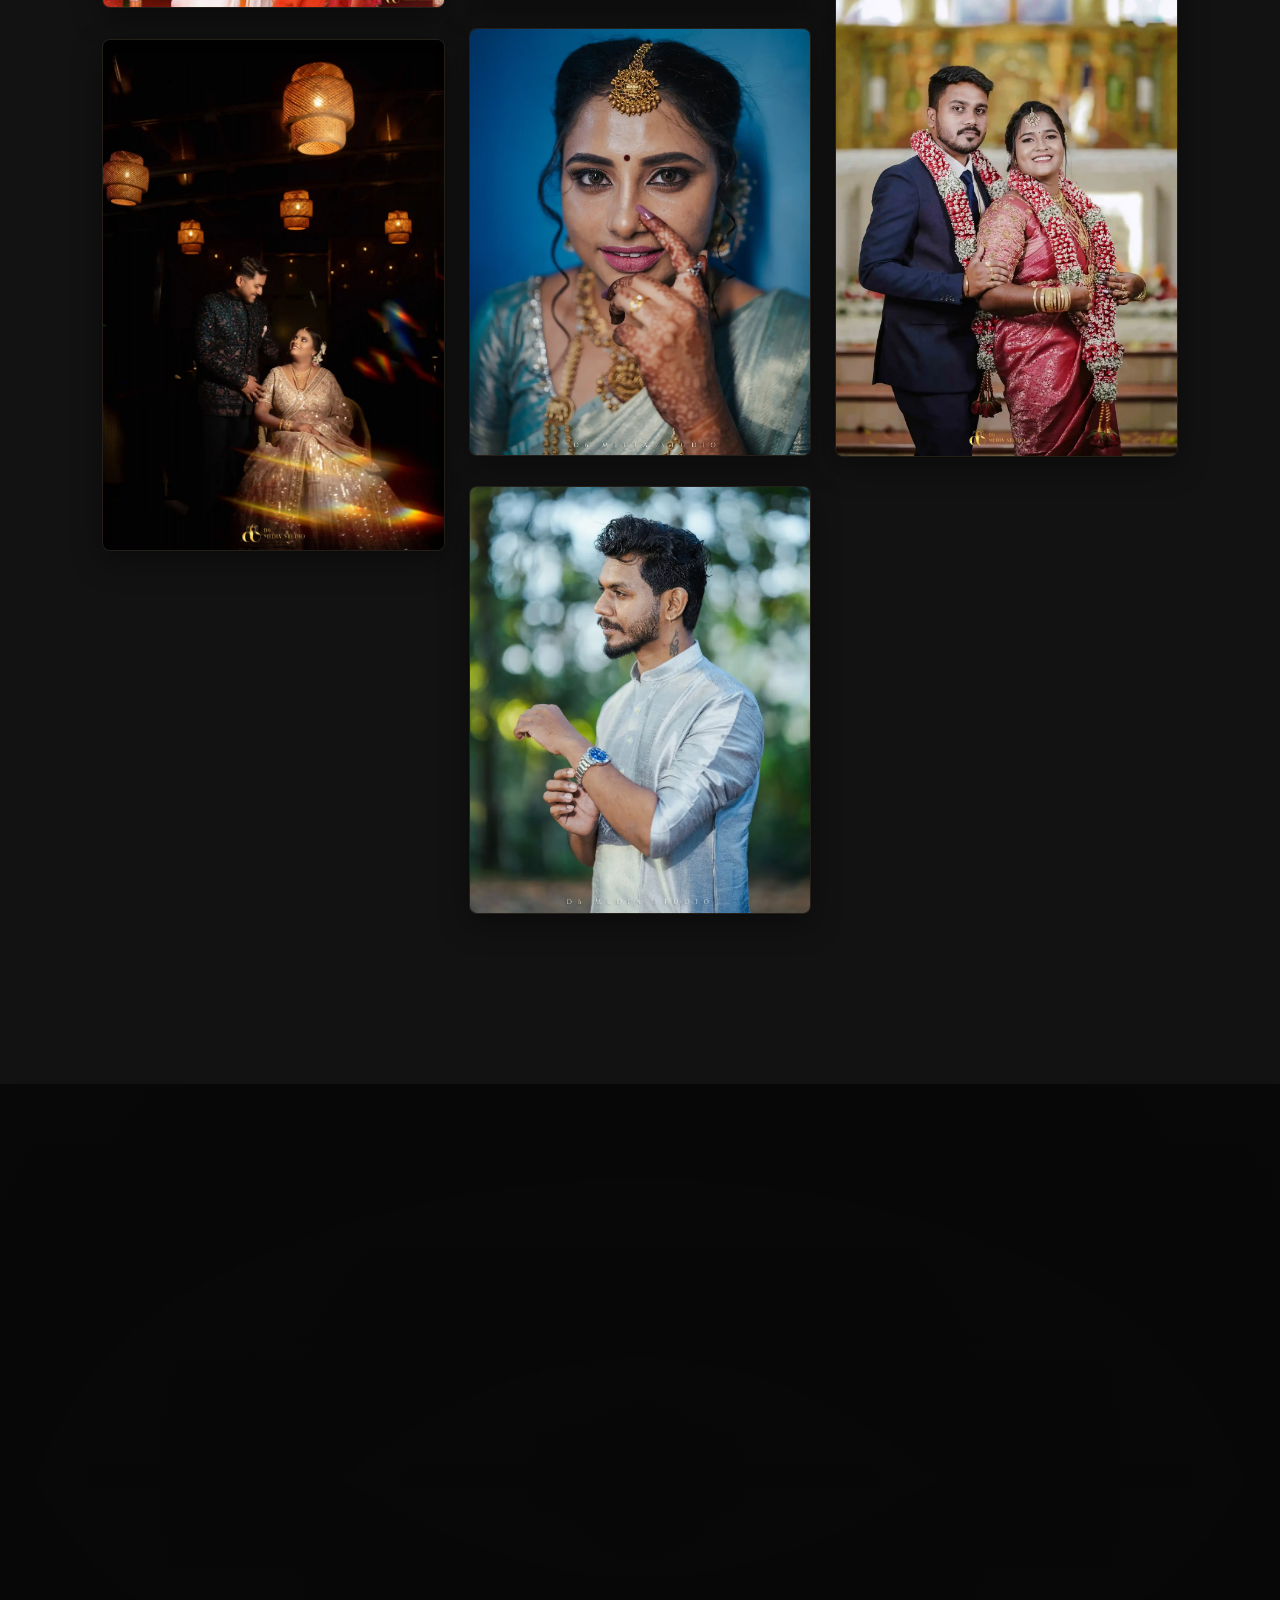
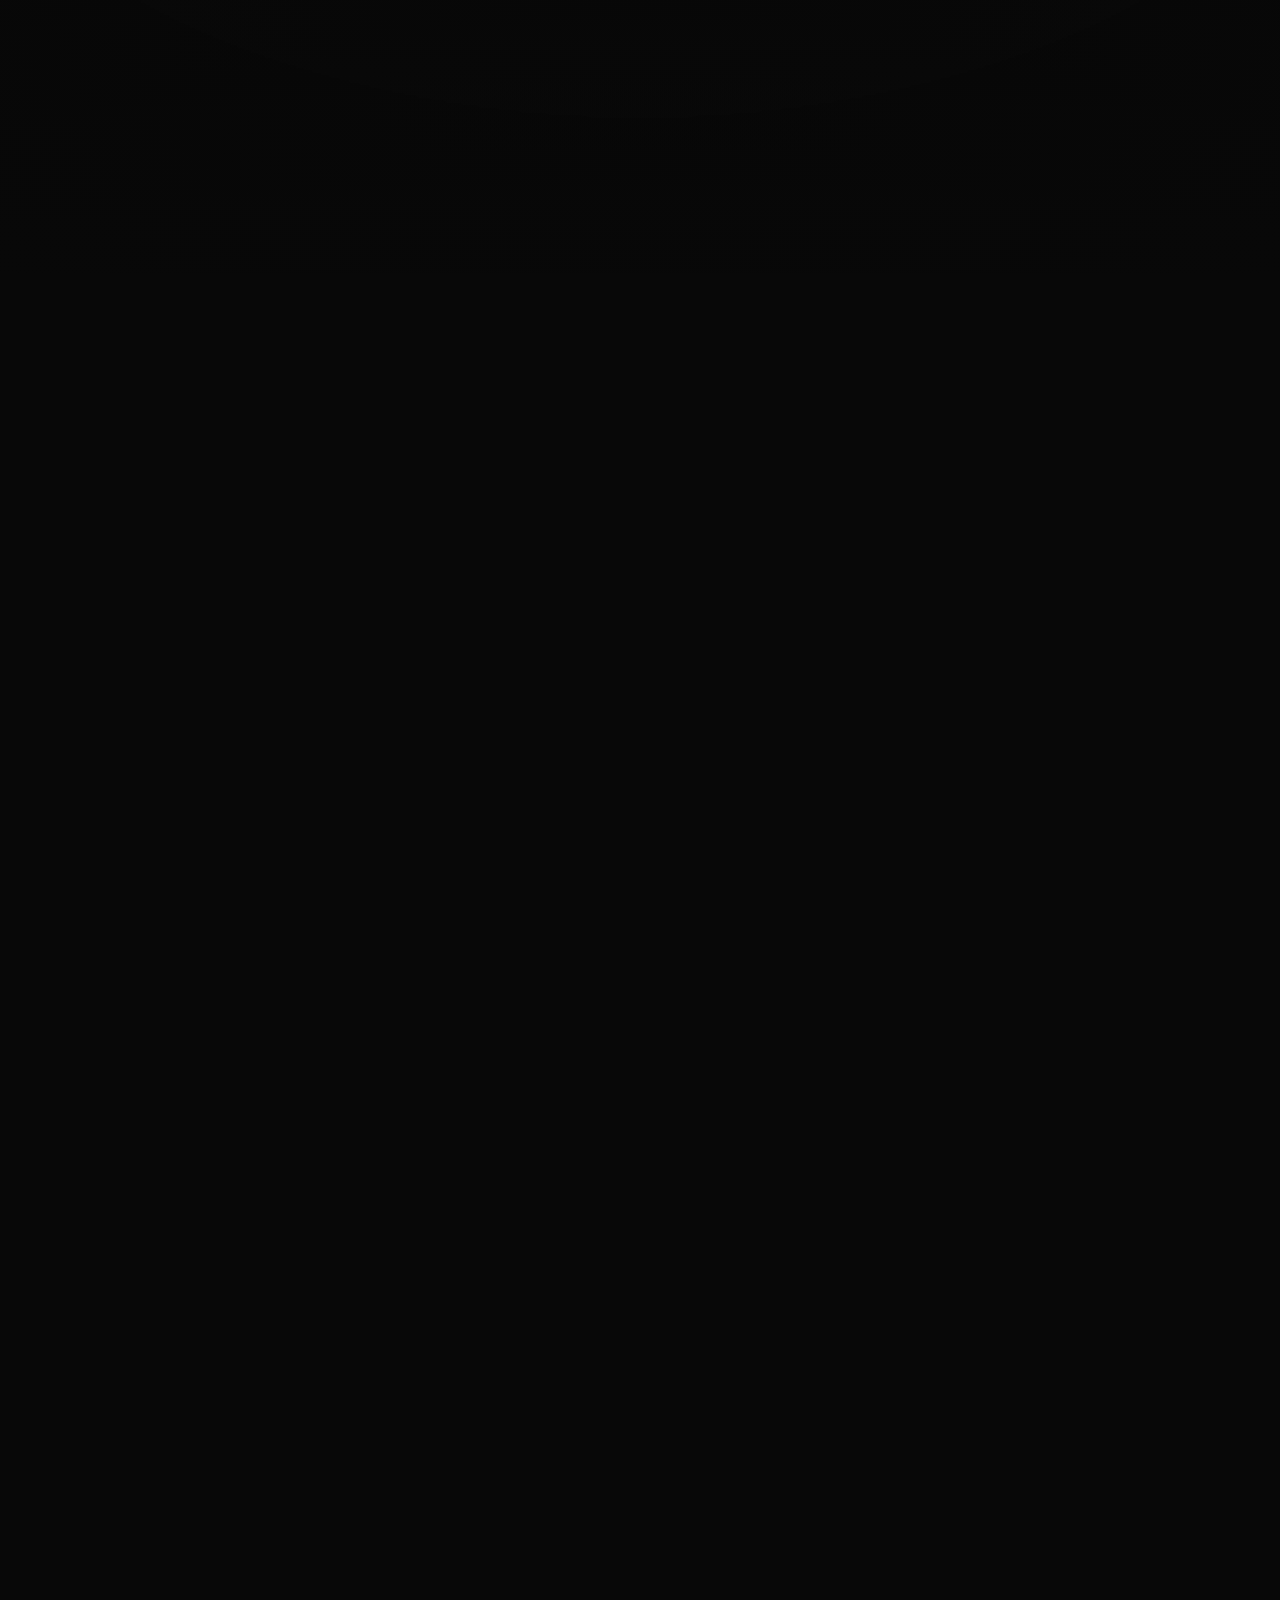
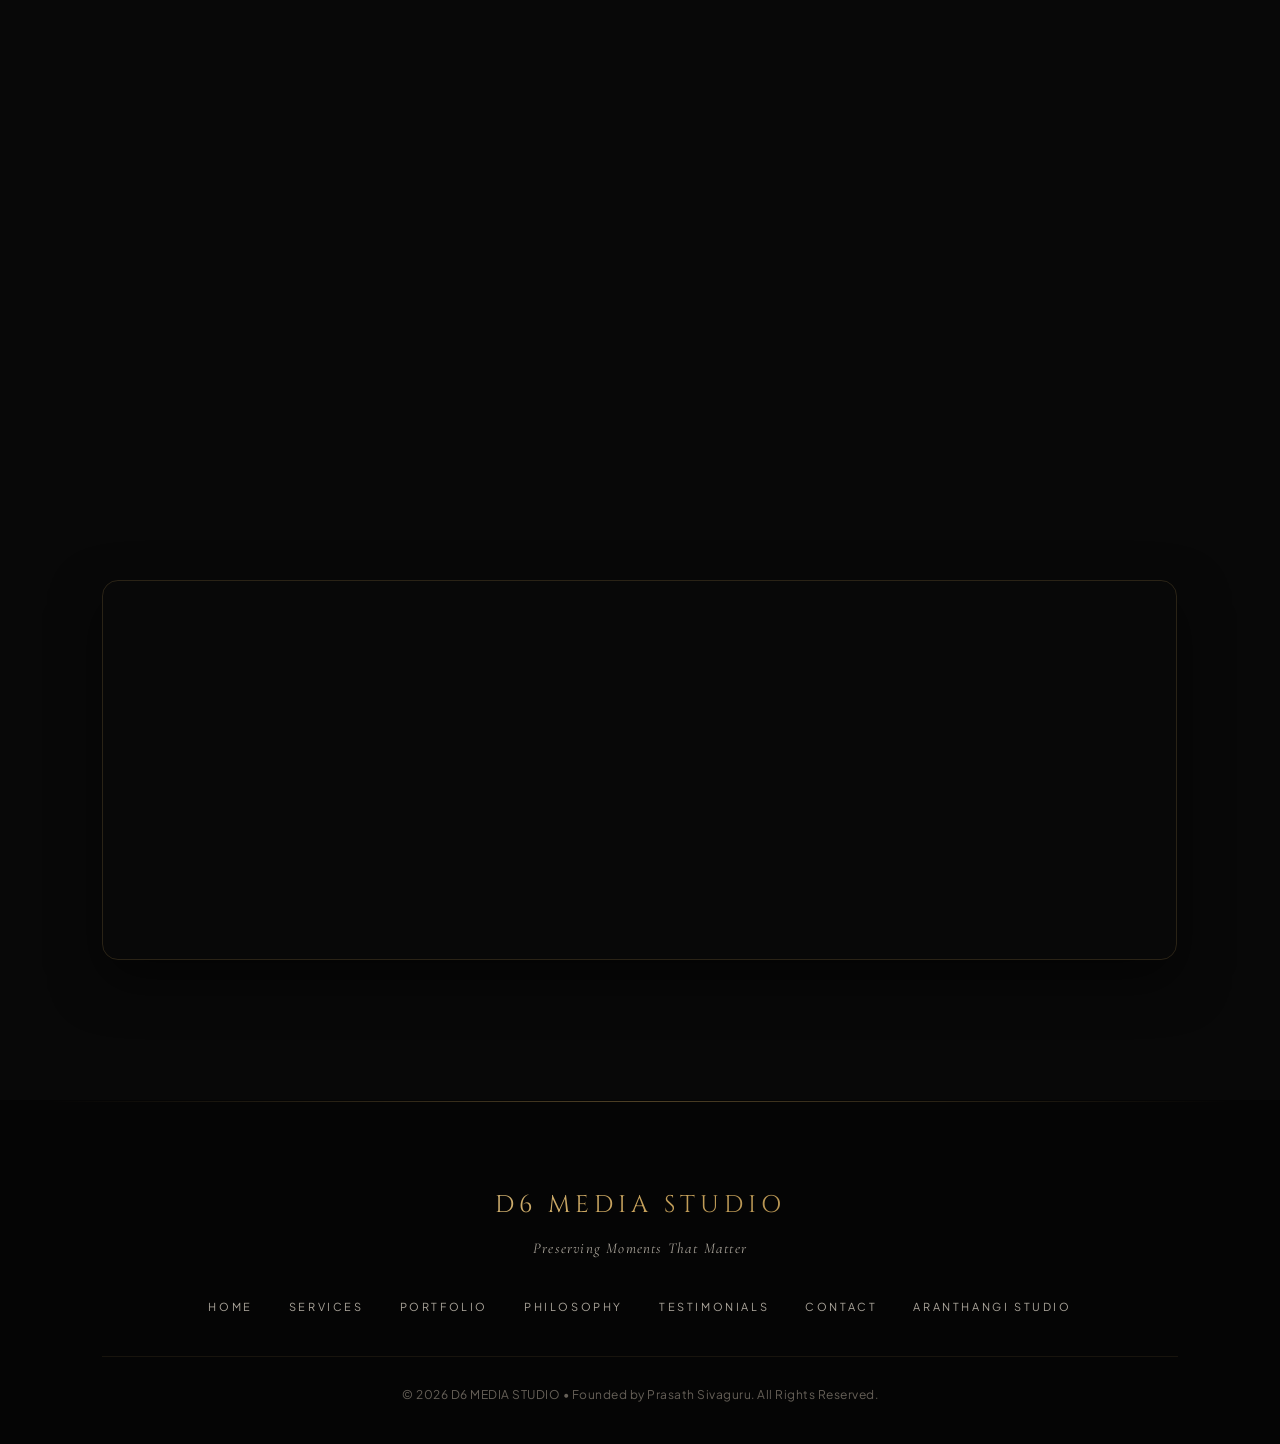
==== commit 963584c2: "update" ====
--- a/index.html
+++ b/index.html
@@ -3,62 +3,82 @@
 <head>
 <meta charset="UTF-8">
 <meta name="viewport" content="width=device-width, initial-scale=1.0">
-<title>Best Wedding Photographer in Aranthangi, Pudukkottai & Karaikudi | D6 Media Studio</title>
+<title>D6 Media Studio | Wedding Photography &amp; Cinematic Videography in Aranthangi</title>
+
+<!-- Favicon -->
 <link rel="icon" href="images/favicon.png">
 <link rel="shortcut icon" href="images/favicon.png">
 <link rel="canonical" href="https://d6mediastudio.in/">
 
-<!-- Expanded Regional SEO Meta Tags -->
-<meta name="description" content="Looking for the best wedding photographer in Aranthangi? D6 Media Studio provides premium wedding photography, cinematic films, and video editing across Pudukkottai, Karaikudi, Keeramangalam, Devakottai, Avudaiyarkoil, Manamelkudi & Kattumavadi.">
-<meta name="keywords" content="wedding photography in Aranthangi, wedding photographer in Pudukkottai, video editor in Karaikudi, Devakottai wedding videography, Keeramangalam candid photography, Avudaiyarkoil drone coverage, Manamelkudi photography, Kattumavadi wedding, Alangudi album designing, Peravurani cinematic films, Thirumayam, Arimalam, D6 Media Studio">
-<meta name="author" content="Prasath Sivaguru">
+<!-- SEO Meta Tags -->
+<meta name="description" content="D6 Media Studio provides premier wedding photography and cinematic videography in Aranthangi, specializing in candid portraits, films &amp; custom photo frames.">
+<meta name="author" content="Prasath Sivaguru - D6 Media Studio">
 <meta name="robots" content="index, follow, max-image-preview:large, max-snippet:-1, max-video-preview:-1">
+<meta name="geo.region" content="IN-TN">
+<meta name="geo.placename" content="Aranthangi, Pudukkottai, Tamil Nadu">
+<meta name="geo.position" content="10.1634;78.9967">
+<meta name="ICBM" content="10.1634, 78.9967">
 
 <!-- Open Graph / Social Preview -->
 <meta property="og:locale" content="en_IN">
 <meta property="og:type" content="website">
-<meta property="og:title" content="D6 Media Studio | Wedding Photography in Aranthangi, Pudukkottai & Karaikudi">
-<meta property="og:description" content="Premium Wedding Photography & Cinematic Video Production across Aranthangi, Pudukkottai, Karaikudi, and the surrounding coastal regions.">
+<meta property="og:title" content="D6 Media Studio | Wedding Photography &amp; Cinematic Videography in Aranthangi">
+<meta property="og:description" content="D6 Media Studio provides premier wedding photography and cinematic videography in Aranthangi, specializing in candid portraits, films &amp; custom photo frames.">
 <meta property="og:url" content="https://d6mediastudio.in/">
 <meta property="og:site_name" content="D6 Media Studio">
-<meta property="og:image" content="https://d6mediastudio.in/images/logo-vertical-gold.png">
+<meta property="og:image" content="https://d6mediastudio.in/images/d6-media-studio-brand-logo.png">
 <meta property="og:image:width" content="1200">
 <meta property="og:image:height" content="630">
+<meta property="og:image:alt" content="D6 Media Studio - Premium Wedding Photography &amp; Cinematic Videography">
 
 <!-- Twitter Card -->
 <meta name="twitter:card" content="summary_large_image">
-<meta name="twitter:title" content="D6 Media Studio | Best Wedding Photography in Aranthangi Region">
-<meta name="twitter:description" content="Cinematic Wedding Photography & Video Editing services across Aranthangi, Pudukkottai, Karaikudi, and surrounding towns.">
-<meta name="twitter:image" content="https://d6mediastudio.in/images/logo-vertical-gold.png">
-
-<!-- Fonts & External CSS -->
-<link href="https://fonts.googleapis.com/css2?family=Playfair+Display:wght@600;700&family=Poppins:wght@300;400;500&display=swap" rel="stylesheet">
+<meta name="twitter:title" content="D6 Media Studio | Wedding Photography &amp; Cinematic Videography in Aranthangi">
+<meta name="twitter:description" content="D6 Media Studio provides premier wedding photography and cinematic videography in Aranthangi, specializing in candid portraits, films &amp; custom photo frames.">
+<meta name="twitter:image" content="https://d6mediastudio.in/images/d6-media-studio-brand-logo.png">
+<meta name="twitter:image:alt" content="D6 Media Studio Logo">
+
+<!-- External Libraries & Fonts -->
 <link rel="stylesheet" href="https://cdn.jsdelivr.net/npm/swiper@11/swiper-bundle.min.css" />
-
-<!-- Structured Data (JSON-LD) for Maximum Regional GEO & AEO -->
+<link rel="stylesheet" href="css/main.css">
+<link rel="stylesheet" href="css/luxury-redesign.css">
+
+<!-- Structured Data (JSON-LD) -->
 <script type="application/ld+json">
 {
   "@context": "https://schema.org",
   "@graph": [
     {
-      "@type": ["LocalBusiness", "ProfessionalService", "Photographer"],
+      "@type": ["LocalBusiness", "Photographer"],
       "@id": "https://d6mediastudio.in/#business",
-      "name": "D6 Media Studio - Wedding Photography & Videography",
-      "alternateName": ["D6 Media Studio", "Prasath Sivaguru Photography & Video Editing"],
-      "image": "https://d6mediastudio.in/images/logo-vertical-gold.png",
+      "name": "D6 Media Studio",
+      "alternateName": ["D6 Media Studio - Wedding Photography & Cinematic Videography", "Prasath Sivaguru Photography"],
+      "description": "D6 Media Studio is an ultra-premium wedding photography and cinematic filmmaking studio located in Aranthangi, Pudukkottai, Tamil Nadu. Specializing in traditional Tamil wedding photography, candid portraits, luxury videography, drone cinematography, pre-wedding shoots, and customized photo frames.",
       "url": "https://d6mediastudio.in/",
-      "telephone": ["+91 9080928044", "+91 9790826453"],
+      "logo": {
+        "@type": "ImageObject",
+        "url": "https://d6mediastudio.in/images/d6-media-studio-brand-logo.png"
+      },
+      "image": "https://d6mediastudio.in/images/d6-media-studio-brand-logo.png",
+      "telephone": "+91 9080928044",
+      "email": "info@d6mediastudio.in",
       "priceRange": "₹25000-₹150000",
-      "openingHours": "Mo-Su 09:00-21:00",
+      "openingHoursSpecification": [
+        {
+          "@type": "OpeningHoursSpecification",
+          "dayOfWeek": ["Monday", "Tuesday", "Wednesday", "Thursday", "Friday", "Saturday", "Sunday"],
+          "opens": "09:00",
+          "closes": "21:00"
+        }
+      ],
       "founder": {
         "@type": "Person",
         "name": "Prasath Sivaguru",
-        "jobTitle": "Founder & Lead Video Editor",
-        "url": "https://d6mediastudio.in/prasatha-sivaguru-portfolio/"
+        "jobTitle": "Founder & Lead Video Editor"
       },
       "address": {
         "@type": "PostalAddress",
-        "streetAddress": "NO:103/4, PKS Complex, Near Nainamohamed College, Aranthangi Road, Rajendrapuram",
+        "streetAddress": "103/4, Rajendrapuram, Aranthangi Road",
         "addressLocality": "Aranthangi",
         "addressRegion": "Tamil Nadu",
         "postalCode": "614616",
@@ -70,1357 +90,1078 @@
         "longitude": 78.9967
       },
       "areaServed": [
-        { "@type": "City", "name": "Aranthangi" },
-        { "@type": "City", "name": "Pudukkottai" },
-        { "@type": "City", "name": "Karaikudi" },
-        { "@type": "City", "name": "Devakottai" },
-        { "@type": "AdministrativeArea", "name": "Keeramangalam" },
-        { "@type": "AdministrativeArea", "name": "Alangudi" },
-        { "@type": "AdministrativeArea", "name": "Peravurani" },
-        { "@type": "AdministrativeArea", "name": "Avudaiyarkoil" },
-        { "@type": "AdministrativeArea", "name": "Manamelkudi" },
-        { "@type": "AdministrativeArea", "name": "Kattumavadi" },
-        { "@type": "AdministrativeArea", "name": "Thirumayam" },
-        { "@type": "AdministrativeArea", "name": "Arimalam" }
+        { "@type": "City", "name": "Aranthangi", "sameAs": "https://en.wikipedia.org/wiki/Aranthangi" },
+        { "@type": "AdministrativeArea", "name": "Keeramangalam", "sameAs": "https://en.wikipedia.org/wiki/Keeramangalam" },
+        { "@type": "AdministrativeArea", "name": "Peravurani", "sameAs": "https://en.wikipedia.org/wiki/Peravurani" },
+        { "@type": "AdministrativeArea", "name": "Nagudi" },
+        { "@type": "AdministrativeArea", "name": "Avudaiyarkovil", "alternateName": "Avudaiyarkoil", "sameAs": "https://en.wikipedia.org/wiki/Avudaiyarkoil" },
+        { "@type": "AdministrativeArea", "name": "K. Pudhupatti" },
+        { "@type": "AdministrativeArea", "name": "Pudhupatti" },
+        { "@type": "AdministrativeArea", "name": "Arimalam", "sameAs": "https://en.wikipedia.org/wiki/Arimalam" },
+        { "@type": "AdministrativeArea", "name": "Eruchi" },
+        { "@type": "AdministrativeArea", "name": "Kulavaipatti", "alternateName": "Kulavaippatti" },
+        { "@type": "AdministrativeArea", "name": "Arasarkulam" },
+        { "@type": "AdministrativeArea", "name": "Subramaniapuram", "alternateName": "Subramaniyapuram" }
       ],
       "knowsAbout": [
         "Wedding Photography",
         "Candid Photography",
-        "Cinematic Wedding Films",
-        "Video Editing",
-        "Color Grading",
-        "Drone Aerial Shoots",
-        "Album Designing"
+        "Cinematic Videography",
+        "Traditional Videography",
+        "Pre-Wedding Photography",
+        "Event Photography",
+        "Wedding Films",
+        "Drone Cinematography",
+        "Model Photoshoot",
+        "AI Design, AI Editing & Transitions"
       ],
       "hasOfferCatalog": {
         "@type": "OfferCatalog",
-        "name": "Photography & Video Services",
+        "name": "D6 Media Studio Services",
         "itemListElement": [
-          { "@type": "Offer", "itemOffered": { "@type": "Service", "name": "Wedding Photography" } },
-          { "@type": "Offer", "itemOffered": { "@type": "Service", "name": "Candid Videography & Cinematic Films" } },
-          { "@type": "Offer", "itemOffered": { "@type": "Service", "name": "Professional Video Editing & Color Grading" } },
-          { "@type": "Offer", "itemOffered": { "@type": "Service", "name": "Drone Coverage" } }
+          {
+            "@type": "Offer",
+            "itemOffered": {
+              "@type": "Service",
+              "name": "Wedding Photography",
+              "description": "Comprehensive traditional and candid Tamil wedding photography capturing ceremonial rituals and emotions."
+            }
+          },
+          {
+            "@type": "Offer",
+            "itemOffered": {
+              "@type": "Service",
+              "name": "Candid Photography",
+              "description": "Unscripted, natural portraits reflecting genuine romantic moments and celebration highlights."
+            }
+          },
+          {
+            "@type": "Offer",
+            "itemOffered": {
+              "@type": "Service",
+              "name": "Cinematic Videography",
+              "description": "Ultra-high definition 4K cinematic video recording with master camera angles and professional color grading."
+            }
+          },
+          {
+            "@type": "Offer",
+            "itemOffered": {
+              "@type": "Service",
+              "name": "Traditional Videography",
+              "description": "Full traditional ceremony video coverage documenting all muhurtham rituals and family gatherings."
+            }
+          },
+          {
+            "@type": "Offer",
+            "itemOffered": {
+              "@type": "Service",
+              "name": "Pre-Wedding Photography",
+              "description": "Scenic outdoor couple portraits and story-driven pre-wedding photo sessions."
+            }
+          },
+          {
+            "@type": "Offer",
+            "itemOffered": {
+              "@type": "Service",
+              "name": "Event Photography",
+              "description": "Professional photography coverage for engagements, receptions, anniversaries, and cultural events."
+            }
+          },
+          {
+            "@type": "Offer",
+            "itemOffered": {
+              "@type": "Service",
+              "name": "Wedding Films",
+              "description": "Bespoke cinematic teasers, highlights, and full-length wedding story films."
+            }
+          },
+          {
+            "@type": "Offer",
+            "itemOffered": {
+              "@type": "Service",
+              "name": "Drone Cinematography",
+              "description": "4K aerial drone photography and videography for dramatic venue perspectives and outdoor visuals."
+            }
+          },
+          {
+            "@type": "Offer",
+            "itemOffered": {
+              "@type": "Service",
+              "name": "Model Photoshoot",
+              "description": "Creative model and portfolio photography with professional lighting, artistic direction, cinematic styling, and high-end retouching."
+            }
+          },
+          {
+            "@type": "Offer",
+            "itemOffered": {
+              "@type": "Service",
+              "name": "AI Design, AI Editing & Transitions",
+              "description": "AI-assisted creative design, advanced photo editing, cinematic visual effects, motion graphics, and custom transitions for modern digital content."
+            }
+          }
         ]
       },
       "sameAs": [
         "https://www.instagram.com/d6mediastudio/",
         "https://www.linkedin.com/in/prasath-sivaguru-703b951a2/",
-        "https://github.com/d6mediastudio/d6mediastudio",
-        "https://www.fiverr.com/prasathsivaguru"
+        "https://github.com/d6mediastudio/d6mediastudio"
       ]
     },
     {
-      "@type": "FAQPage",
-      "@id": "https://d6mediastudio.in/#faq",
-      "mainEntity": [
-        {
-          "@type": "Question",
-          "name": "Who is the best wedding photographer in Aranthangi?",
-          "acceptedAnswer": {
-            "@type": "Answer",
-            "text": "D6 Media Studio, founded by Prasath Sivaguru, is widely considered the best wedding photography studio in Aranthangi, offering premium candid photography and cinematic videography."
-          }
-        },
-        {
-          "@type": "Question",
-          "name": "Does D6 Media Studio provide wedding photography in Pudukkottai?",
-          "acceptedAnswer": {
-            "@type": "Answer",
-            "text": "Yes, D6 Media Studio provides extensive wedding photography and cinematic film services across Pudukkottai district."
-          }
-        },
-        {
-          "@type": "Question",
-          "name": "Does D6 Media Studio cover Karaikudi weddings?",
-          "acceptedAnswer": {
-            "@type": "Answer",
-            "text": "Absolutely! We specialize in Chettinad weddings and frequently cover traditional and luxury weddings in Karaikudi and Devakottai."
-          }
-        },
-        {
-          "@type": "Question",
-          "name": "What wedding photography services does D6 Media Studio provide?",
-          "acceptedAnswer": {
-            "@type": "Answer",
-            "text": "We offer Traditional Wedding Photography, Candid Photography, Cinematic Wedding Films, Drone Aerial Coverage, Pre-wedding shoots, and Premium Album Designing."
-          }
-        },
-        {
-          "@type": "Question",
-          "name": "Does D6 Media Studio offer candid wedding photography?",
-          "acceptedAnswer": {
-            "@type": "Answer",
-            "text": "Yes, candid photography is our specialty. We capture natural, unposed emotional moments that tell the true story of your wedding day."
-          }
-        },
-        {
-          "@type": "Question",
-          "name": "Does D6 Media Studio provide drone wedding photography?",
-          "acceptedAnswer": {
-            "@type": "Answer",
-            "text": "Yes, we provide high-resolution drone aerial photography and videography for weddings and grand outdoor events."
-          }
-        },
-        {
-          "@type": "Question",
-          "name": "Does D6 Media Studio travel outside Aranthangi?",
-          "acceptedAnswer": {
-            "@type": "Answer",
-            "text": "Yes, we cover weddings across Tamil Nadu, primarily serving Aranthangi, Pudukkottai, Karaikudi, Keeramangalam, and coastal regions like Manamelkudi."
-          }
-        },
-        {
-          "@type": "Question",
-          "name": "How much does wedding photography cost at D6 Media Studio?",
-          "acceptedAnswer": {
-            "@type": "Answer",
-            "text": "Our wedding photography packages range from ₹25,000 to ₹1,50,000 depending on the specific services, days of coverage, and deliverables required. Contact us for a custom quote."
-          }
-        },
-        {
-          "@type": "Question",
-          "name": "How can I book D6 Media Studio for my wedding?",
-          "acceptedAnswer": {
-            "@type": "Answer",
-            "text": "You can book us by calling +91 9080928044 or +91 9790826453, emailing info@d6mediastudio.in, or using the contact form on our website."
-          }
-        }
-      ]
+      "@type": "WebSite",
+      "@id": "https://d6mediastudio.in/#website",
+      "url": "https://d6mediastudio.in/",
+      "name": "D6 Media Studio",
+      "description": "Premium Wedding Photography & Cinematic Videography Studio in Aranthangi, Pudukkottai, Tamil Nadu.",
+      "publisher": {
+        "@id": "https://d6mediastudio.in/#business"
+      },
+      "inLanguage": "en-IN"
     }
   ]
 }
 </script>
-<style>
-:root{
-  --black:#050505;
-  --gold:#d4af37;
-  --white:#ffffff;
-  --muted:#cfcfcf;
-}
-
-*{margin:0;padding:0;box-sizing:border-box}
-body{
-  background:var(--black);
-  color:var(--white);
-  font-family:'Poppins',sans-serif;
-  overflow-x:hidden;
-  cursor:none;
-}
-a{text-decoration:none;color:inherit}
-
-/* ================= CURSOR ================= */
-.cursor-dot{
-  position:fixed;
-  width:6px;height:6px;
-  background:var(--gold);
-  border-radius:50%;
-  pointer-events:none;
-  z-index: 2147483647 !important; 
-  transform:translate(-50%,-50%);
-}
-.cursor-ring{
-  position:fixed;
-  width:34px;height:34px;
-  border:1.5px solid rgba(212,175,55,.6);
-  border-radius:50%;
-  pointer-events:none;
-  z-index: 2147483646 !important;
-  transform:translate(-50%,-50%);
-  transition:.25s ease;
-}
-.cursor-ring.active{
-  width:70px;height:70px;
-  border:2px solid rgba(212,175,55,.95);
-  box-shadow:0 0 40px rgba(212,175,55,.8);
-}
-.cursor-ring.click{
-  animation:pulse .35s ease;
-}
-@keyframes pulse{
-  0%{transform:translate(-50%,-50%) scale(1)}
-  50%{transform:translate(-50%,-50%) scale(1.6)}
-  100%{transform:translate(-50%,-50%) scale(1)}
-}
-.sparkle{
-  position:fixed;
-  width:6px;height:6px;
-  background:radial-gradient(circle,#ffd700,#d4af37);
-  border-radius:50%;
-  pointer-events:none;
-  z-index: 2147483647 !important; 
-  animation:spark .7s ease-out forwards;
-  z-index:10001;
-}
-@keyframes spark{
-  to{opacity:0;transform:translate(var(--x),var(--y)) scale(0)}
-}
-
-/* ================= NAV ================= */
-nav{
-  position:fixed;top:0;width:100%;
-  padding:20px 60px;
-  display:flex;justify-content:space-between;align-items:center;
-  background:rgba(0,0,0,.75);
-  backdrop-filter:blur(10px);
-  z-index:1000;
-}
-nav img{height:45px}
-nav ul{display:flex;gap:30px;list-style:none}
-nav a:hover{color:var(--gold)}
-
-/* ================= HERO ================= */
-.hero{
-  height:100vh;
-  position:relative;
-  overflow:hidden;
-}
-.hero video{
-  width:100%;
-  height:100%;
-  object-fit:cover;
-  transform:scale(1.15);
-  will-change:transform;
-}
-
-.hero-overlay{
-  position:absolute;inset:0;
-  background:linear-gradient(rgba(0,0,0,.6),rgba(0,0,0,.85));
-  display:flex;align-items:center;justify-content:center;text-align:center
-}
-.hero h1{
-  font-family:'Playfair Display',serif;
-  font-size:64px;color:var(--gold);letter-spacing:4px
-}
-.hero p{margin:20px 0;color:var(--muted)}
-.hero a{
-  padding:15px 45px;border:1px solid var(--gold);
-  border-radius:40px;color:var(--gold);
-}
-.hero a:hover{
-  background:var(--gold);color:#000;
-  box-shadow:0 0 30px rgba(212,175,55,.6)
-}
-.hero{
-  position:relative;
-  z-index:1;
-}
-.hero-parallax{
-  will-change: transform, opacity, filter;
-  transition: filter .15s linear;
-}
-
-
-/* ================= SECTION ================= */
-section{padding:120px 8%}
-.title{text-align:center;margin-bottom:70px}
-.title h2{
-  font-family:'Playfair Display',serif;
-  color:var(--gold);font-size:42px
-}
-/* ================= SERVICES FULL WIDTH ALIGNMENT ================= */
-.services {
-  display: grid;
-  /* Desktop row focus: 5 items per row */
-  grid-template-columns: repeat(5, 1fr); 
-  gap: 20px; 
-  /* Gallery madhiriye full width vara 'max-width' remove panniyachu */
-  width: 100%; 
-  margin: 0 auto;
-}
-
-.service {
-  padding: 30px 15px; /* Padding konjam increase panniyachu for better visibility */
-  border-radius: 15px;
-  background: #0e0e0e;
-  border: 1px solid rgba(212,175,55,.15);
-  text-align: center;
-  font-size: 16px; 
-  font-weight: 500;
-  display: flex;
-  align-items: center;
-  justify-content: center;
-  min-height: 100px; /* Visibility innum nalla irukka height balance panniyachu */
-  transition: .4s;
-}
-
-.service:hover {
-  transform: translateY(-8px);
-  border-color: var(--gold);
-  box-shadow: 0 12px 25px rgba(212,175,55,0.25);
-}
-
-/* Tablet view (4 items per row) */
-@media (max-width: 1100px) {
-  .services {
-    grid-template-columns: repeat(4, 1fr);
+</head>
+
+<body>
+
+<!-- Custom Cursor Elements -->
+<div class="cursor-dot" id="cursor-dot"></div>
+<div class="cursor-ring" id="cursor-ring"><span class="cursor-text">VIEW</span></div>
+
+<!-- Site Header & Navigation -->
+<header class="site-header" id="site-header">
+  <a href="#home" class="brand-logo">
+    <img src="images/d6-media-studio-brand-logo.png" alt="D6 Media Studio Logo">
+  </a>
+
+  <ul class="nav-links">
+    <li><a href="#home" class="nav-link">Home</a></li>
+    <li><a href="#services" class="nav-link">Services</a></li>
+    <li><a href="#portfolio" class="nav-link">Portfolio</a></li>
+    <li><a href="#philosophy" class="nav-link">Philosophy</a></li>
+    <li><a href="#testimonials" class="nav-link">Testimonials</a></li>
+    <li><a href="#contact" class="nav-link">Contact</a></li>
+  </ul>
+
+  <a href="#contact" class="nav-cta-btn">Book Shoot</a>
+
+  <button class="mobile-nav-toggle" id="mobile-toggle" aria-label="Toggle Navigation">
+    <span></span>
+    <span></span>
+    <span></span>
+  </button>
+</header>
+
+<!-- Mobile Navigation Drawer -->
+<div class="mobile-nav-overlay" id="mobile-overlay">
+  <ul class="mobile-nav-links">
+    <li><a href="#home" class="mobile-nav-link">Home</a></li>
+    <li><a href="#services" class="mobile-nav-link">Services</a></li>
+    <li><a href="#portfolio" class="mobile-nav-link">Portfolio</a></li>
+    <li><a href="#philosophy" class="mobile-nav-link">Philosophy</a></li>
+    <li><a href="#testimonials" class="mobile-nav-link">Testimonials</a></li>
+    <li><a href="#contact" class="mobile-nav-link">Contact</a></li>
+  </ul>
+</div>
+
+<!-- Main Content Wrapper -->
+<main>
+
+  <!-- 1. Hero Section -->
+  <section id="home" class="hero-section">
+    <div class="hero-video-wrapper">
+      <video autoplay loop muted playsinline poster="images/cinematic-wedding-hero-poster.jpg">
+        <source src="video/hero.mp4" type="video/mp4">
+      </video>
+      <div class="hero-vignette"></div>
+    </div>
+
+    <div class="hero-content">
+      <div class="hero-badge">
+        <div class="hero-badge-dot"></div>
+        <span>Aranthangi's Premier Wedding Studio</span>
+      </div>
+      <h1 class="hero-title">D6 MEDIA STUDIO</h1>
+      <p class="hero-slogan">WE PRESERVE MOMENTS THAT LIVE FOREVER</p>
+      <p class="hero-tagline">South Indian Culture &amp; Luxury Visual Aesthetics</p>
+      <p class="hero-description">
+        Specializing in candid Tamil wedding photography, luxury videography, 4K drone cinematography, pre-wedding films, and handcrafted photo frames.
+      </p>
+      <div class="hero-actions">
+        <a href="#portfolio" class="btn-primary">Explore Portfolio</a>
+        <a href="#contact" class="btn-secondary">Book Your Shoot</a>
+      </div>
+    </div>
+
+    <div class="hero-scroll-indicator">
+      <span>Scroll Down</span>
+      <div class="mouse-icon"><div class="wheel-dot"></div></div>
+    </div>
+  </section>
+
+  <!-- 2. Services Section -->
+  <section id="services" class="section-wrapper">
+    <div class="section-header reveal">
+      <span class="section-subtitle">OUR CRAFT &amp; SERVICES</span>
+      <h2 class="section-title">CINEMATIC STORYTELLING <span>SERVICES</span></h2>
+      <div class="section-divider"></div>
+    </div>
+
+    <div class="services-grid-wrapper reveal">
+      <div class="service-box">
+        <div class="service-number">01</div>
+        <h3 class="service-box-title">Wedding Photography</h3>
+        <p class="service-box-desc">Comprehensive traditional and candid Tamil wedding photography capturing ceremonial rituals and emotions.</p>
+      </div>
+
+      <div class="service-box">
+        <div class="service-number">02</div>
+        <h3 class="service-box-title">Candid Photography</h3>
+        <p class="service-box-desc">Unscripted, natural portraits reflecting genuine romantic moments and celebration highlights.</p>
+      </div>
+
+      <div class="service-box">
+        <div class="service-number">03</div>
+        <h3 class="service-box-title">Cinematic Videography</h3>
+        <p class="service-box-desc">Ultra-high definition 4K cinematic video recording with master camera angles and professional color grading.</p>
+      </div>
+
+      <div class="service-box">
+        <div class="service-number">04</div>
+        <h3 class="service-box-title">Traditional Videography</h3>
+        <p class="service-box-desc">Full traditional ceremony video coverage documenting all muhurtham rituals and family gatherings.</p>
+      </div>
+
+      <div class="service-box">
+        <div class="service-number">05</div>
+        <h3 class="service-box-title">Pre-Wedding Photography</h3>
+        <p class="service-box-desc">Scenic outdoor couple portraits and story-driven pre-wedding photo sessions.</p>
+      </div>
+
+      <div class="service-box">
+        <div class="service-number">06</div>
+        <h3 class="service-box-title">Event Photography</h3>
+        <p class="service-box-desc">Professional photography coverage for engagements, receptions, anniversaries, and cultural events.</p>
+      </div>
+
+      <div class="service-box">
+        <div class="service-number">07</div>
+        <h3 class="service-box-title">Wedding Films</h3>
+        <p class="service-box-desc">Bespoke cinematic teasers, highlights, and full-length wedding story films.</p>
+      </div>
+
+      <div class="service-box">
+        <div class="service-number">08</div>
+        <h3 class="service-box-title">Drone Cinematography</h3>
+        <p class="service-box-desc">4K aerial drone photography and videography for dramatic venue perspectives and outdoor visuals.</p>
+      </div>
+
+      <div class="service-box">
+        <div class="service-number">09</div>
+        <h3 class="service-box-title">Model Photoshoot</h3>
+        <p class="service-box-desc">Creative model and portfolio photography with professional lighting, artistic direction, cinematic styling, and high-end retouching.</p>
+      </div>
+
+      <div class="service-box">
+        <div class="service-number">10</div>
+        <h3 class="service-box-title">AI Design, AI Editing &amp; Transitions</h3>
+        <p class="service-box-desc">AI-assisted creative design, advanced photo editing, cinematic visual effects, motion graphics, and custom transitions for modern digital content.</p>
+      </div>
+    </div>
+  </section>
+
+  <!-- 3. Editorial Portfolio Gallery Section -->
+  <section id="portfolio" class="section-wrapper" style="background: var(--bg-secondary);">
+    <div class="section-header reveal">
+      <span class="section-subtitle">CURATED VISUAL GALLERY</span>
+      <h2 class="section-title">EDITORIAL <span>PORTFOLIO</span></h2>
+      <div class="section-divider"></div>
+    </div>
+
+    <!-- Filter Bar -->
+    <div class="portfolio-filter-bar reveal">
+      <button class="filter-btn active" data-filter="all">All Works</button>
+      <button class="filter-btn" data-filter="wedding">Weddings</button>
+      <button class="filter-btn" data-filter="candid">Candid</button>
+      <button class="filter-btn" data-filter="prewedding">Pre-Wedding</button>
+      <button class="filter-btn" data-filter="cinematic">Cinematic</button>
+    </div>
+
+    <!-- 27 Unique Portfolio Images Grid -->
+    <div class="portfolio-grid" id="portfolio-grid">
+      
+      <!-- 1 -->
+      <div class="portfolio-item tall" data-category="wedding candid">
+        <img src="images/Editorial Portfolio Gallery/candid-wedding-couple-garlands.jpg" alt="Bride and groom wearing wedding garlands looking at each other surrounded by green bamboo leaves" loading="lazy">
+        <div class="portfolio-overlay">
+          <span class="portfolio-category">Candid Wedding</span>
+          <h4 class="portfolio-caption">Bamboo Pavilion Garland Exchange</h4>
+        </div>
+      </div>
+
+      <!-- 2 -->
+      <div class="portfolio-item" data-category="wedding">
+        <img src="images/Editorial Portfolio Gallery/bridal-portrait-green-silk-saree.jpg" alt="Bride in a red and green embroidered silk saree posing amongst lush green leaves" loading="lazy">
+        <div class="portfolio-overlay">
+          <span class="portfolio-category">Bridal Portrait</span>
+          <h4 class="portfolio-caption">Lush Silk Saree Portrait</h4>
+        </div>
+      </div>
+
+      <!-- 3 -->
+      <div class="portfolio-item" data-category="candid">
+        <img src="images/Editorial Portfolio Gallery/editorial-wedding-couple-monochrome.jpg" alt="Black and white emotional gaze between bride and groom alongside color bridal portrait" loading="lazy">
+        <div class="portfolio-overlay">
+          <span class="portfolio-category">Monochrome</span>
+          <h4 class="portfolio-caption">Intimate Monochrome Gaze</h4>
+        </div>
+      </div>
+
+      <!-- 4 -->
+      <div class="portfolio-item" data-category="wedding">
+        <img src="images/Editorial Portfolio Gallery/editorial-bridal-portrait-earring.jpg" alt="Editorial bridal portrait of a woman adjusting her gold earring amidst bamboo plants" loading="lazy">
+        <div class="portfolio-overlay">
+          <span class="portfolio-category">Editorial Bridal</span>
+          <h4 class="portfolio-caption">Gold Earring Adjustment</h4>
+        </div>
+      </div>
+
+      <!-- 5 -->
+      <div class="portfolio-item wide" data-category="wedding">
+        <img src="images/Editorial Portfolio Gallery/traditional-wedding-couple-portrait.jpg" alt="Couple standing together in white and green wedding silk attire" loading="lazy">
+        <div class="portfolio-overlay">
+          <span class="portfolio-category">Traditional Wedding</span>
+          <h4 class="portfolio-caption">Ceremonial Silk Attire</h4>
+        </div>
+      </div>
+
+      <!-- 6 -->
+      <div class="portfolio-item" data-category="candid">
+        <img src="images/Editorial Portfolio Gallery/baby-shoot-and-maternity-aranthangi.webp" alt="Close-up of a bride wearing traditional gold bangles and necklaces over a cream silk saree" loading="lazy">
+        <div class="portfolio-overlay">
+          <span class="portfolio-category">Bridal Details</span>
+          <h4 class="portfolio-caption">Temple Gold &amp; Silk Details</h4>
+        </div>
+      </div>
+
+      <!-- 7 -->
+      <div class="portfolio-item" data-category="wedding">
+        <img src="images/Editorial Portfolio Gallery/wedding-album-design.webp" alt="Bride wearing a sheer embroidered golden veil with mehendi art and elegant jewelry" loading="lazy">
+        <div class="portfolio-overlay">
+          <span class="portfolio-category">Bridal Veil</span>
+          <h4 class="portfolio-caption">Embroidered Golden Veil</h4>
+        </div>
+      </div>
+
+      <!-- 8 -->
+      <div class="portfolio-item" data-category="wedding">
+        <img src="images/Editorial Portfolio Gallery/candid-wedding-shoot-tamilnadu.webp" alt="Bride and groom adorned with ceremonial flower garlands in traditional Tamil wedding attire" loading="lazy">
+        <div class="portfolio-overlay">
+          <span class="portfolio-category">Traditional Muhurtham</span>
+          <h4 class="portfolio-caption">Floral Garland Embrace</h4>
+        </div>
+      </div>
+
+      <!-- 9 -->
+      <div class="portfolio-item tall" data-category="cinematic">
+        <img src="images/Editorial Portfolio Gallery/cinematic-wedding-film-aranthangi.webp" alt="Atmospheric evening portrait of a couple under hanging warm lanterns with lens flare light leaks" loading="lazy">
+        <div class="portfolio-overlay">
+          <span class="portfolio-category">Cinematic Night</span>
+          <h4 class="portfolio-caption">Lantern Warmth Evening</h4>
+        </div>
+      </div>
+
+      <!-- 10 -->
+      <div class="portfolio-item" data-category="wedding">
+        <img src="images/Editorial Portfolio Gallery/d6-media-studio-aranthangi-rajendrapuram.webp" alt="Bride adorned with fresh flower garlands participating in sacred Tamil wedding ritual with turmeric coconut" loading="lazy">
+        <div class="portfolio-overlay">
+          <span class="portfolio-category">Ritual Ceremony</span>
+          <h4 class="portfolio-caption">Sacred Turmeric Ritual</h4>
+        </div>
+      </div>
+
+      <!-- 11 -->
+      <div class="portfolio-item" data-category="candid">
+        <img src="images/Editorial Portfolio Gallery/d6-media-studio-bride-portrait-keeramangalam.webp" alt="Intimate forehead-to-forehead couple portrait with delicate floral hair ornaments" loading="lazy">
+        <div class="portfolio-overlay">
+          <span class="portfolio-category">Candid Emotion</span>
+          <h4 class="portfolio-caption">Forehead-to-Forehead Moment</h4>
+        </div>
+      </div>
+
+      <!-- 12 -->
+      <div class="portfolio-item" data-category="candid">
+        <img src="images/Editorial Portfolio Gallery/d6-media-studio-candid-bride-portrait-aranthangi.webp" alt="Bride smiling in a light blue silk saree with gold temple jewelry against a blue studio background" loading="lazy">
+        <div class="portfolio-overlay">
+          <span class="portfolio-category">Bridal Smile</span>
+          <h4 class="portfolio-caption">Blue Silk Saree Elegance</h4>
+        </div>
+      </div>
+
+      <!-- 13 -->
+      <div class="portfolio-item" data-category="wedding">
+        <img src="images/Editorial Portfolio Gallery/d6-media-studio-engagement-photography-aranthangi.webp" alt="Close-up portrait of a bride wearing a maang tikka and mehendi with thoughtful gaze" loading="lazy">
+        <div class="portfolio-overlay">
+          <span class="portfolio-category">Engagement</span>
+          <h4 class="portfolio-caption">Maang Tikka Thoughtful Portrait</h4>
+        </div>
+      </div>
+
+      <!-- 14 -->
+      <div class="portfolio-item" data-category="prewedding">
+        <img src="images/Editorial Portfolio Gallery/d6-media-studio-engagement-photography-keeramangalam.webp" alt="Groom in a silver silk kurta adjusting his wrist watch outdoors in nature" loading="lazy">
+        <div class="portfolio-overlay">
+          <span class="portfolio-category">Groom Portrait</span>
+          <h4 class="portfolio-caption">Silver Kurta Watch Adjustment</h4>
+        </div>
+      </div>
+
+      <!-- 15 -->
+      <div class="portfolio-item" data-category="prewedding">
+        <img src="images/Editorial Portfolio Gallery/d6-media-studio-groom-portrait-aranthangi.webp" alt="Full portrait of a groom standing amidst nature wearing a silver silk kurta" loading="lazy">
+        <div class="portfolio-overlay">
+          <span class="portfolio-category">Outdoor Groom</span>
+          <h4 class="portfolio-caption">Woodland Groom Stance</h4>
+        </div>
+      </div>
+
+      <!-- 16 -->
+      <div class="portfolio-item wide" data-category="prewedding">
+        <img src="images/Editorial Portfolio Gallery/d6-media-studio-pre-wedding-couple-peravurani.webp" alt="Groom kissing bride on the cheek while holding her from behind in an outdoor couple portrait" loading="lazy">
+        <div class="portfolio-overlay">
+          <span class="portfolio-category">Pre-Wedding Romance</span>
+          <h4 class="portfolio-caption">Cheek Kiss Embrace</h4>
+        </div>
+      </div>
+
+      <!-- 17 -->
+      <div class="portfolio-item" data-category="prewedding">
+        <img src="images/Editorial Portfolio Gallery/d6-media-studio-pre-wedding-shoot-aranthangi.webp" alt="Bride and groom standing together looking affectionately at each other against woodland backdrop" loading="lazy">
+        <div class="portfolio-overlay">
+          <span class="portfolio-category">Pre-Wedding</span>
+          <h4 class="portfolio-caption">Woodland Couple Gaze</h4>
+        </div>
+      </div>
+
+      <!-- 18 -->
+      <div class="portfolio-item" data-category="candid">
+        <img src="images/Editorial Portfolio Gallery/d6-media-studio-tamil-wedding-rituals-aranthangi.webp" alt="Close-up portrait of a bride touching her nose ring with mehendi hands and expressive gaze" loading="lazy">
+        <div class="portfolio-overlay">
+          <span class="portfolio-category">Candid Detail</span>
+          <h4 class="portfolio-caption">Nose Ring Touch Detail</h4>
+        </div>
+      </div>
+
+      <!-- 19 -->
+      <div class="portfolio-item" data-category="prewedding">
+        <img src="images/Editorial Portfolio Gallery/d6-media-studio-traditional-wedding-rajendirapuram.webp" alt="Side profile of a groom adjusting his watch strap in a soft outdoor forest setting" loading="lazy">
+        <div class="portfolio-overlay">
+          <span class="portfolio-category">Groom Profile</span>
+          <h4 class="portfolio-caption">Forest Profile Portrait</h4>
+        </div>
+      </div>
+
+      <!-- 20 -->
+      <div class="portfolio-item" data-category="candid">
+        <img src="images/Editorial Portfolio Gallery/d6-media-studio-wedding-couple-candid-keeramangalam.webp" alt="Bride resting her head on the groom's shoulder while holding his arm outdoors" loading="lazy">
+        <div class="portfolio-overlay">
+          <span class="portfolio-category">Candid Romance</span>
+          <h4 class="portfolio-caption">Shoulder Rest Tenderness</h4>
+        </div>
+      </div>
+
+      <!-- 21 -->
+      <div class="portfolio-item" data-category="prewedding">
+        <img src="images/Editorial Portfolio Gallery/d6-media-studio-wedding-couple-portrait-aranthangi.webp" alt="Groom kissing bride on cheek in joyful outdoor embrace" loading="lazy">
+        <div class="portfolio-overlay">
+          <span class="portfolio-category">Outdoor Romance</span>
+          <h4 class="portfolio-caption">Joyful Golden Embrace</h4>
+        </div>
+      </div>
+
+      <!-- 22 -->
+      <div class="portfolio-item" data-category="candid">
+        <img src="images/Editorial Portfolio Gallery/d6-media-studio-wedding-couple-rajendirapuram.webp" alt="Extreme close-up of groom's hand gently touching bride's face while she smiles" loading="lazy">
+        <div class="portfolio-overlay">
+          <span class="portfolio-category">Macro Emotion</span>
+          <h4 class="portfolio-caption">Gentle Touch Close-Up</h4>
+        </div>
+      </div>
+
+      <!-- 23 -->
+      <div class="portfolio-item" data-category="candid">
+        <img src="images/Editorial Portfolio Gallery/outdoor-girl-portrait.webp" alt="Portrait of a smiling young girl in a pink dress outdoors" loading="lazy">
+        <div class="portfolio-overlay">
+          <span class="portfolio-category">Event Portrait</span>
+          <h4 class="portfolio-caption">Pink Dress Outdoor Smile</h4>
+        </div>
+      </div>
+
+      <!-- 24 -->
+      <div class="portfolio-item" data-category="prewedding">
+        <img src="images/Editorial Portfolio Gallery/pre-wedding-outdoor-shoot-aranthangi.webp" alt="Outdoor pre-wedding couple portrait during warm golden hour" loading="lazy">
+        <div class="portfolio-overlay">
+          <span class="portfolio-category">Golden Hour</span>
+          <h4 class="portfolio-caption">Sunset Golden Glow</h4>
+        </div>
+      </div>
+
+      <!-- 25 -->
+      <div class="portfolio-item" data-category="wedding">
+        <img src="images/Editorial Portfolio Gallery/traditional-muhurtham-photography-pudukkottai.webp" alt="Traditional muhurtham ceremony ritual with ceremonial floral decor" loading="lazy">
+        <div class="portfolio-overlay">
+          <span class="portfolio-category">Muhurtham</span>
+          <h4 class="portfolio-caption">Ceremonial Floral Stage</h4>
+        </div>
+      </div>
+
+      <!-- 26 -->
+      <div class="portfolio-item" data-category="candid">
+        <img src="images/Editorial Portfolio Gallery/wedding-photography-aranthangi.webp" alt="Candid portrait of smiling bride and groom sharing a happy moment" loading="lazy">
+        <div class="portfolio-overlay">
+          <span class="portfolio-category">Candid Smile</span>
+          <h4 class="portfolio-caption">Unscripted Laughter</h4>
+        </div>
+      </div>
+
+      <!-- 27 -->
+      <div class="portfolio-item" data-category="cinematic">
+        <img src="images/Editorial Portfolio Gallery/wedding-reception-videography-aranthangi.webp" alt="Evening reception stage illumination and couple portrait" loading="lazy">
+        <div class="portfolio-overlay">
+          <span class="portfolio-category">Reception</span>
+          <h4 class="portfolio-caption">Evening Stage Lights</h4>
+        </div>
+      </div>
+
+    </div>
+  </section>
+
+  <!-- 4. Our Philosophy / Cinematic Video Section -->
+  <section id="philosophy" class="philosophy-video-section">
+    <div class="philosophy-video-bg">
+      <video autoplay loop muted playsinline>
+        <source src="images/Crafting Visual Legacies/Hero2.mp4" type="video/mp4">
+      </video>
+    </div>
+    <div class="philosophy-video-overlay"></div>
+
+    <div class="philosophy-content-container reveal">
+      <span class="philosophy-eyebrow">OUR PHILOSOPHY</span>
+      <h2 class="philosophy-title">CRAFTING <span class="gold-text">VISUAL LEGACIES</span></h2>
+      <div class="philosophy-divider"></div>
+
+      <div class="philosophy-paragraphs">
+        <p>
+          <strong>D6 Media Studio</strong> is an ultra-premium wedding photography and cinematic filmmaking studio dedicated to preserving moments that live forever. Rooted in rich South Indian culture and elevated by modern international visual aesthetics, we specialize in traditional Tamil wedding photography, candid portraiture, luxury videography, and cinematic wedding films.
+        </p>
+        <p>
+          From intimate muhurtham rituals to grand evening wedding receptions, our passionate team approaches every celebration as a unique piece of visual art. Utilizing state-of-the-art full-frame cinema cameras, master lighting, 4K aerial drone systems, and meticulous color grading, we create films and albums that become cherished family heirlooms for generations.
+        </p>
+      </div>
+
+      <div class="philosophy-founder">
+        <span class="founder-name-subtle">Prasath Sivaguru</span>
+        <span class="founder-role-subtle">Founder &amp; Lead Video Editor</span>
+      </div>
+    </div>
+  </section>
+
+  <!-- 5. Words From Our Clients (Editorial Testimonial Carousel) Section -->
+  <section id="testimonials" class="reviews-section">
+    <div class="section-header reveal" style="margin-bottom: 40px;">
+      <span class="section-subtitle">CLIENT TESTIMONIALS</span>
+      <h2 class="section-title">WORDS FROM <span>OUR CLIENTS</span></h2>
+      <div class="section-divider"></div>
+    </div>
+
+    <div class="testimonial-editorial-container reveal">
+      <div class="editorial-testimonial-stage" id="testimonial-stage">
+        
+        <!-- 1 -->
+        <div class="editorial-testimonial-item active">
+          <div class="editorial-stars">★★★★★</div>
+          <p class="editorial-quote">"Awesome bro... Thank you for this design ❤️"</p>
+
+          <span class="editorial-author">Sanmathi Lakshmi</span>
+        </div>
+
+        <!-- 2 -->
+        <div class="editorial-testimonial-item">
+          <div class="editorial-stars">★★★★★</div>
+          <p class="editorial-quote">"Thank you so much for the photo frame... frame performance is very good..."</p>
+          <span class="editorial-author">Suba Suba</span>
+        </div>
+
+        <!-- 3 -->
+        <div class="editorial-testimonial-item">
+          <div class="editorial-stars">★★★★★</div>
+          <p class="editorial-quote">"Outstanding work and highly creative! D6 Media Studio captures authentic emotions perfectly."</p>
+          <span class="editorial-author">Manikandan AK</span>
+        </div>
+
+        <!-- 4 -->
+        <div class="editorial-testimonial-item">
+          <div class="editorial-stars">★★★★★</div>
+          <p class="editorial-quote">"High quality photo frames and excellent customer service!"</p>
+          <span class="editorial-author">Akash M</span>
+        </div>
+
+        <!-- 5 -->
+        <div class="editorial-testimonial-item">
+          <div class="editorial-stars">★★★★★</div>
+          <p class="editorial-quote">"Friendly team, professional photography, and fast delivery."</p>
+          <span class="editorial-author">Dinesh D</span>
+        </div>
+
+        <!-- 6 -->
+        <div class="editorial-testimonial-item">
+          <div class="editorial-stars">★★★★★</div>
+          <p class="editorial-quote">"Best wedding photography studio in Aranthangi. Highly recommended!"</p>
+          <span class="editorial-author">Surya Prakash</span>
+        </div>
+
+        <!-- 7 -->
+        <div class="editorial-testimonial-item">
+          <div class="editorial-stars">★★★★★</div>
+          <p class="editorial-quote">"Amazing videography and color grading. Really happy with the album design."</p>
+          <span class="editorial-author">Vignesh V</span>
+        </div>
+
+        <!-- 8 -->
+        <div class="editorial-testimonial-item">
+          <div class="editorial-stars">★★★★★</div>
+          <p class="editorial-quote">"Professional team and creative angles. Captured our special day beautifully."</p>
+          <span class="editorial-author">Karthik Raja</span>
+        </div>
+
+        <!-- 9 -->
+        <div class="editorial-testimonial-item">
+          <div class="editorial-stars">★★★★★</div>
+          <p class="editorial-quote">"Exceptional pre-wedding shoot experience. Photos turned out stunning!"</p>
+          <span class="editorial-author">Praveen Kumar</span>
+        </div>
+
+        <!-- 10 -->
+        <div class="editorial-testimonial-item">
+          <div class="editorial-stars">★★★★★</div>
+          <p class="editorial-quote">"Great experience working with Prasath and team. Quality work!"</p>
+          <span class="editorial-author">Aravind S</span>
+        </div>
+
+        <!-- 11 -->
+        <div class="editorial-testimonial-item">
+          <div class="editorial-stars">★★★★★</div>
+          <p class="editorial-quote">"Top notch album design and premium photo frames."</p>
+          <span class="editorial-author">Saravanan M</span>
+        </div>
+
+        <!-- 12 -->
+        <div class="editorial-testimonial-item">
+          <div class="editorial-stars">★★★★★</div>
+          <p class="editorial-quote">"Very punctual and dedicated team. Every ritual was covered in detail."</p>
+          <span class="editorial-author">Vijay K</span>
+        </div>
+
+        <!-- 13 -->
+        <div class="editorial-testimonial-item">
+          <div class="editorial-stars">★★★☆☆</div>
+          <p class="editorial-quote">"Decent service and good photo quality."</p>
+          <span class="editorial-author">Ramesh R</span>
+        </div>
+
+        <!-- 14 -->
+        <div class="editorial-testimonial-item">
+          <div class="editorial-stars">★★★★★</div>
+          <p class="editorial-quote">"Very creative candid shots and friendly staff."</p>
+          <span class="editorial-author">Kavitha M</span>
+        </div>
+
+        <!-- 15 -->
+        <div class="editorial-testimonial-item">
+          <div class="editorial-stars">★★★★★</div>
+          <p class="editorial-quote">"Beautiful drone footage and prompt delivery of videos."</p>
+          <span class="editorial-author">Anand B</span>
+        </div>
+
+        <!-- 16 -->
+        <div class="editorial-testimonial-item">
+          <div class="editorial-stars">★★★★★</div>
+          <p class="editorial-quote">"Superb photo framing quality and great attention to detail."</p>
+          <span class="editorial-author">Santhosh P</span>
+        </div>
+
+        <!-- 17 -->
+        <div class="editorial-testimonial-item">
+          <div class="editorial-stars">★★★★★</div>
+          <p class="editorial-quote">"Memorable experience! The cinematic wedding film brought tears of joy to our family."</p>
+          <span class="editorial-author">Divya N</span>
+        </div>
+
+      </div>
+
+      <!-- Testimonial Progress Indicator -->
+      <div class="testimonial-progress-wrapper">
+        <div class="testimonial-counter" id="testimonial-counter">01 / 17</div>
+        <div class="testimonial-progress-bar-bg">
+          <div class="testimonial-progress-bar-fill" id="testimonial-progress-fill" style="width: 5.88%;"></div>
+        </div>
+      </div>
+    </div>
+  </section>
+
+  <!-- 6. Contact & Enquiry Section -->
+  <section id="contact" class="section-wrapper">
+    <div class="section-header reveal">
+      <span class="section-subtitle">GET IN TOUCH</span>
+      <h2 class="section-title">BOOK YOUR <span>CELEBRATION</span></h2>
+      <div class="section-divider"></div>
+    </div>
+
+    <div class="contact-grid reveal">
+      <!-- Enquiry Form -->
+      <div class="contact-card-box">
+        <h3 class="contact-card-title">Send Us a Message</h3>
+        <form action="https://api.web3forms.com/submit" method="POST" id="contact-form">
+          <input type="hidden" name="access_key" value="09b6bc42-6e27-4c40-8480-1a6f082e6669">
+          <input type="hidden" name="redirect" value="https://d6mediastudio.in/thank-you.html">
+
+          <div class="form-group">
+            <input type="text" name="name" class="form-control" placeholder="Your Full Name *" required>
+          </div>
+          <div class="form-group">
+            <input type="email" name="email" class="form-control" placeholder="Your Email Address *" required>
+          </div>
+          <div class="form-group">
+            <input type="tel" name="phone" class="form-control" placeholder="Your Phone / WhatsApp Number *" required>
+          </div>
+          <div class="form-group">
+            <input type="text" name="event_date" class="form-control" placeholder="Event Date &amp; Location (e.g. Nov 14, Aranthangi)">
+          </div>
+          <div class="form-group">
+            <select name="service" class="form-control" style="color: var(--text-main);">
+              <option value="" disabled selected>Select Primary Service</option>
+              <option value="Wedding Photography">Wedding Photography</option>
+              <option value="Candid Photography">Candid Photography</option>
+              <option value="Cinematic Videography">Cinematic Videography</option>
+              <option value="Pre-Wedding Shoot">Pre-Wedding Shoot</option>
+              <option value="Drone Coverage">Drone Coverage</option>
+              <option value="Photo Frames / Album">Photo Frames &amp; Albums</option>
+            </select>
+          </div>
+          <div class="form-group">
+            <textarea name="message" class="form-control" rows="4" placeholder="Tell us about your wedding plans or requirements... *" required></textarea>
+          </div>
+          <button type="submit" class="btn-primary" style="width: 100%; justify-content: center;">Submit Enquiry</button>
+        </form>
+      </div>
+
+      <!-- Studio Information -->
+      <div class="contact-card-box">
+        <h3 class="contact-card-title">Studio Information</h3>
+        <div class="contact-info-list">
+          
+          <div class="contact-info-item">
+            <div class="contact-icon">
+              <svg viewBox="0 0 24 24"><path d="M6.62 10.79c1.44 2.83 3.76 5.14 6.59 6.59l2.2-2.2c.27-.27.67-.36 1.02-.24 1.12.37 2.33.57 3.57.57.55 0 1 .45 1 1V20c0 .55-.45 1-1 1-9.39 0-17-7.61-17-17 0-.55.45-1 1-1h3.5c.55 0 1 .45 1 1 0 1.25.2 2.45.57 3.57.11.35.03.74-.25 1.02l-2.2 2.2z"/></svg>
+            </div>
+            <div class="contact-text-group">
+              <p><strong>Direct Call / WhatsApp:</strong></p>
+              <p><a href="tel:+919080928044">+91 9080928044</a></p>
+            </div>
+          </div>
+
+          <div class="contact-info-item">
+            <div class="contact-icon">
+              <svg viewBox="0 0 24 24"><path d="M20 4H4c-1.1 0-1.99.9-1.99 2L2 18c0 1.1.9 2 2 2h16c1.1 0 2-.9 2-2V6c0-1.1-.9-2-2-2zm0 4l-8 5-8-5V6l8 5 8-5v2z"/></svg>
+            </div>
+            <div class="contact-text-group">
+              <p><strong>Email Us:</strong></p>
+              <p><a href="mailto:info@d6mediastudio.in">info@d6mediastudio.in</a></p>
+            </div>
+          </div>
+
+          <div class="contact-info-item">
+            <div class="contact-icon">
+              <svg viewBox="0 0 24 24"><path d="M12 2C8.13 2 5 5.13 5 9c0 5.25 7 13 7 13s7-7.75 7-13c0-3.87-3.13-7-7-7zm0 9.5c-1.38 0-2.5-1.12-2.5-2.5s1.12-2.5 2.5-2.5 2.5 1.12 2.5 2.5-1.12 2.5-2.5 2.5z"/></svg>
+            </div>
+            <div class="contact-text-group">
+              <p><strong>Studio Address:</strong></p>
+              <p>NO:103/4, PKS Complex, Near Nainamohamed College, Aranthangi Road, Rajendrapuram, Aranthangi, Pudukkottai, Tamil Nadu - 614616, India</p>
+              <p><a href="https://www.google.com/maps/place/D6+Media+Studio+-+Wedding+Photography+%26+Videography+in+Aranthangi/@10.2220494,79.0201698,1188m/data=!3m1!1e3!4m6!3m5!1s0x3b0013c75fb676a7:0x71c1f3bda9e97d6c!8m2!3d10.2220494!4d79.0227447" target="_blank" rel="noopener">Get Directions on Google Maps &rarr;</a></p>
+            </div>
+          </div>
+
+          <div class="contact-info-item">
+            <div class="contact-icon">
+              <svg viewBox="0 0 24 24"><path d="M12 2.163c3.204 0 3.584.012 4.85.07 3.252.148 4.771 1.691 4.919 4.919.058 1.265.069 1.645.069 4.849 0 3.205-.012 3.584-.069 4.849-.149 3.225-1.664 4.771-4.919 4.919-1.266.058-1.644.07-4.85.07-3.204 0-3.584-.012-4.849-.07-3.26-.149-4.771-1.699-4.919-4.92-.058-1.265-.07-1.644-.07-4.849 0-3.204.013-3.583.07-4.849.149-3.227 1.664-4.771 4.919-4.919 1.266-.057 1.645-.069 4.849-.069zm0-2.163c-3.259 0-3.667.014-4.947.072-4.358.2-6.78 2.618-6.98 6.98-.059 1.281-.073 1.689-.073 4.948 0 3.259.014 3.668.072 4.948.2 4.358 2.618 6.78 6.98 6.98 1.281.058 1.689.072 4.948.072 3.259 0 3.668-.014 4.948-.072 4.354-.2 6.782-2.618 6.979-6.98.059-1.28.073-1.689.073-4.948 0-3.259-.014-3.667-.072-4.947-.196-4.354-2.617-6.78-6.979-6.98-1.281-.059-1.69-.073-4.949-.073zm0 5.838c-3.403 0-6.162 2.759-6.162 6.162s2.759 6.163 6.162 6.163 6.162-2.759 6.162-6.163c0-3.403-2.759-6.162-6.162-6.162zm0 10.162c-2.209 0-4-1.79-4-4 0-2.209 1.791-4 4-4s4 1.791 4 4c0 2.21-1.791 4-4 4zm6.406-11.845c-.796 0-1.441.645-1.441 1.44s.645 1.44 1.441 1.44c.795 0 1.439-.645 1.439-1.44s-.644-1.44-1.439-1.44z"/></svg>
+            </div>
+            <div class="contact-text-group">
+              <p><strong>Follow Our Work:</strong></p>
+              <p><a href="https://www.instagram.com/d6mediastudio/" target="_blank" rel="noopener">@d6mediastudio on Instagram</a></p>
+            </div>
+          </div>
+
+        </div>
+      </div>
+
+    </div>
+
+    <!-- Interactive Map Embed -->
+    <div class="map-wrapper reveal">
+      <iframe src="https://maps.google.com/maps?q=10.2220494%2C79.0227447&amp;z=15&amp;output=embed" allowfullscreen="" loading="lazy" referrerpolicy="no-referrer-when-downgrade" title="D6 Media Studio Location Map"></iframe>
+    </div>
+  </section>
+
+</main>
+
+<!-- Lightbox Popup Modal -->
+<div id="img-lightbox">
+  <span class="lb-close" id="lb-close">&times;</span>
+  <img id="lb-img" alt="Lightbox Preview">
+</div>
+
+<!-- Floating WhatsApp Action -->
+<a href="https://wa.me/919080928044" class="floating-whatsapp" target="_blank" rel="noopener">
+  💬 <span>WhatsApp Us</span>
+</a>
+
+<!-- Site Footer -->
+<footer class="site-footer">
+  <div class="footer-brand">D6 MEDIA STUDIO</div>
+  <p class="footer-tagline">Preserving Moments That Matter</p>
+  
+  <ul class="footer-links">
+    <li><a href="#home">Home</a></li>
+    <li><a href="#services">Services</a></li>
+    <li><a href="#portfolio">Portfolio</a></li>
+    <li><a href="#philosophy">Philosophy</a></li>
+    <li><a href="#testimonials">Testimonials</a></li>
+    <li><a href="#contact">Contact</a></li>
+    <li><a href="wedding-photography-aranthangi.html">Aranthangi Studio</a></li>
+  </ul>
+
+  <div class="footer-copyright">
+    © 2026 D6 MEDIA STUDIO • Founded by Prasath Sivaguru. All Rights Reserved.
+  </div>
+</footer>
+
+<!-- JavaScript for Interactivity -->
+<script>
+document.addEventListener('DOMContentLoaded', function() {
+  
+  // 1. Mobile Menu Toggle
+  const toggleBtn = document.getElementById('mobile-toggle');
+  const overlay = document.getElementById('mobile-overlay');
+  const mobileLinks = document.querySelectorAll('.mobile-nav-link');
+
+  if (toggleBtn && overlay) {
+    toggleBtn.addEventListener('click', function() {
+      overlay.classList.toggle('open');
+      toggleBtn.classList.toggle('active');
+    });
+
+    mobileLinks.forEach(link => {
+      link.addEventListener('click', function() {
+        overlay.classList.remove('open');
+        toggleBtn.classList.remove('active');
+      });
+    });
   }
-}
-
-/* Mobile view (2 items per row) */
-@media (max-width: 768px) {
-  .services {
-    grid-template-columns: repeat(2, 1fr);
-    gap: 12px;
-    width: 100%; /* Mobile-layum full width */
-  }
-  .service {
-    font-size: 14px;
-    min-height: 80px;
-    padding: 15px 10px;
-  }
-}
-/* ================= GALLERY ================= */
-.gallery{
-  display:grid;
-  grid-template-columns:repeat(auto-fit,minmax(260px,1fr));
-  gap:24px;
-}
-
-.gallery img{
-  width:100%;
-  height:420px;
-  aspect-ratio: 2 / 3;
-  object-fit:cover;
-  background:#0b0b0b;
-  padding:10px;
-  border-radius:22px;
-  transition:.6s cubic-bezier(.22,.61,.36,1);
-}
-
-.gallery img.magnet{
-  transform:scale(1.05);
-  box-shadow:0 0 35px rgba(212,175,55,.35);
-}
-/* ================= CONTACT ================= */
-.contact{
-  display:grid;
-  grid-template-columns:repeat(auto-fit,minmax(320px,1fr));
-  gap:40px;
-}
-.contact-box{
-  background:#0e0e0e;
-  padding:40px;border-radius:20px
-}
-.contact-box input,.contact-box textarea{
-  width:100%;margin:10px 0;padding:14px;
-  border:none;border-radius:10px;
-  background:#1a1a1a;color:#fff
-}
-.contact-box button{
-  width:100%;padding:14px;
-  background:var(--gold);border:none;
-  border-radius:10px;font-weight:600
-}
-
-/* ================= FOOTER ================= */
-footer{
-  padding:50px;text-align:center;
-  background:#020202;color:#777;font-size:13px
-}
-.whatsapp{
-  position:fixed;right:22px;bottom:22px;
-  background:var(--gold);color:#000;
-  padding:15px 22px;border-radius:50px;
-  font-weight:700;box-shadow:0 0 25px rgba(212,175,55,.4);
-  z-index: 999;
-}
-html{
-  scroll-behavior: smooth;
-}
-.reveal{
-  opacity:0;
-  transform:translateY(60px) scale(.96);
-  transition:
-    opacity 1s cubic-bezier(.22,.61,.36,1),
-    transform 1s cubic-bezier(.22,.61,.36,1);
-}
-
-.reveal.show{
-  opacity:1;
-  transform:translateY(0) scale(1);
-}
-/* ===== REVIEW SECTION CLICK FIX ===== */
-#reviews {
-    position: relative;
-    padding: 120px 0;
-    background: url('images/d6-media-studio-aranthangi-rajendrapuram.webp') no-repeat center center/cover;
-    background-attachment: fixed;
-    min-height: 650px;
-    display: flex;
-    align-items: center; 
-    justify-content: center;
-    overflow: hidden;
-}
-
-.reviews-overlay {
-    position: absolute;
-    inset: 0;
-    background: rgba(0, 0, 0, 0.85);
-    z-index: 1;
-}
-
-.swiper {
-    width: 100%;
-    z-index: 1;
-    padding-bottom: 0px;
-    /* Click-ah button-ku pass panna indha line mukkiyam */
-    pointer-events: none; 
-}
-
-/* Slides and Arrows mattum thirumba click aagura madhiri mathuroam */
-.swiper-slide, .swiper-button-next, .swiper-button-prev {
-    pointer-events: auto;
-}
-
-.review-slide-content {
-    max-width: 850px;
-    margin: 0 auto;
-    text-align: center;
-    padding: 0 25px;
-}
-
-.stars-premium {
-    color: #ff3333;
-    font-size: 22px;
-    margin-bottom: 15px;
-}
-
-.review-text-premium {
-    font-size: 24px;
-    line-height: 1.6;
-    color: #ffffff;
-    margin-bottom: 25px;
-    font-weight: 300;
-}
-
-.reviewer-name {
-    font-family: 'Playfair Display', serif;
-    color: var(--gold);
-    font-size: 36px;
-    text-transform: uppercase;
-    margin-top: 15px;
-}
-
-/* Button Fix: Z-index 999 kuduthu mela thooki vechurukken */
-
-.review-action a:hover {
-    background: var(--gold);
-    color: #000;
-}
-
-#img-lightbox.active{
-  display:flex;
-}
-
-.lb-close{
-  position:absolute;
-  top:30px;
-  right:40px;
-  font-size:42px;
-  color:#d4af37;
-  cursor:pointer;
-  z-index:2147483647;
-}
-
-/* ================= MOBILE FIXES ================= */
-
-  #about .about{
-    padding: 22px 18px;
-    border-radius: 16px;
-  }
-
-  #about p{
-    font-size: 15px;
-    line-height: 1.9;
-    text-align: left;
-  }
-
-  .title h2{
-    font-size: 28px;
-    margin-bottom: 30px;
-  }
-}
-@media (max-width: 768px){
-  body{
-    cursor: default;
-  }
-  .cursor-dot,
-  .cursor-ring,
-  .sparkle{
-    display:none !important;
-  }
-}
-@media (max-width:768px){
-  nav{
-    padding:14px 20px;
-  }
-  nav ul{
-    gap:16px;
-    font-size:14px;
-  }
-}
-@media(max-width:768px){
-  .parallax{
-    transform:none !important;
-  }
-}
-/* ===== FORCE FIX ABOUT SECTION ===== */
-#about{
-  transform: none !important;
-}
-
-@media(max-width:768px){
-  #about{
-    transform: none !important;
-    position: relative;
-    top: 0;
-  }
-}
-/* ===== MOBILE PARALLAX OFF ===== */
-@media(max-width:768px){
-  .parallax{
-    transform: none !important;
-  }
-}
-/* ===== ABOUT SECTION PREMIUM LOOK ===== */
-#about .about{
-  backdrop-filter: blur(6px);
-}
-@media(min-width:1024px){
-  #about{
-    padding-bottom: 45px;
-  }
-
-  #reviews{
-    padding-top: 45px;
-  }
-}
-@media(min-width:1024px){
-  .reviews-grid{
-    margin-top: 30px;
-  }
-}
-/* Reviews Bottom Center Fix */
-.reviews-bottom-center {
-    display: flex;
-    flex-wrap: wrap;
-    justify-content: center; /* Idhu thaan rendu card-aiyum center panna pogudhu */
-    gap: 30px;
-    max-width: 1200px;
-    margin: 30px auto 0; /* Top-la konjam gap */
-}
-
-/* Ensure bottom cards match the grid card size */
-.reviews-bottom-center .review-card {
-    width: 350px; /* Grid-la ulla adhe width */
-    flex-grow: 0;
-}
-
-@media (max-width: 768px) {
-    .reviews-bottom-center .review-card {
-        width: 100%;
-    }
-}
-/* ===== DESKTOP ABOUT TEXT FIX ===== */
-@media(min-width:1024px){
-  #about .about{
-    max-width: 720px;   /* 👈 sweet spot */
-  }
-}
-@media(min-width:1024px){
-  #about p{
-    font-size: 17px;
-    line-height: 1.9;
-  }
-}
-#about p{
-  letter-spacing: 0.2px;
-}
-/* ===== FINAL DESKTOP ABOUT LAYOUT FIX ===== */
-@media (min-width:1024px){
-
-  #about{
-    padding-left: 10%;
-    padding-right: 10%;
-  }
-
-  #about .about{
-    max-width: 100%;
-    width: 100%;
-    margin: 0 auto;
-    padding: 50px 60px;
-  }
-
-  #about p{
-    font-size: 18px;
-    line-height: 1.85;
-  }
-}
-#about p{
-  text-align: left;
-}
-#about .about p{
-  margin-bottom: 22px;
-}
-
-@media (max-width: 768px){
-
-  #gallery{
-    padding-bottom: 30px !important;
-  }
-
-  #about{
-    padding-top: 30px !important;
-  }
-
-}
-@media (max-width: 768px){
-
-  #about{
-    padding-bottom: 30px !important;
-  }
-
-  #reviews{
-    padding-top: 30px !important;
-  }
-
-}
-@media (max-width: 768px){
-
-  #about .title{
-    margin-bottom: 20px;
-  }
-
-}
-/* ===== TYPOGRAPHY CALM FIX ===== */
-#about strong{
-  font-weight: 500;        /* instead of bold */
-  color: #f2f2f2;          /* soft white */
-}
-#about p{
-  font-weight: 400;
-}
-#about .key{
-  font-weight: 600;
-  color: #ffffff;
-}
-@media(min-width:1024px){
-  #about p{
-    font-size: 17px;   /* 18 → 17 */
-    line-height: 1.8;
-  }
-}
-/* LIGHTBOX BASE STYLE - இதைக் கட்டாயம் சேர்க்கவும் */
-#img-lightbox {
-  position: fixed;
-  top: 0;
-  left: 0;
-  width: 100%;
-  height: 100%;
-  background: rgba(0, 0, 0, 0.95);
-  z-index: 10002;
-  display: none; /* இதுதான் 'X' குறியீட்டை மறைக்கும் */
-  align-items: center;
-  justify-content: center;
-  backdrop-filter: blur(10px);
-}
-
-/* ஆக்டிவ் ஆகும் போது மட்டும் தெரியும் */
-#img-lightbox.active {
-  display: flex;
-}
-
-#lb-img {
-  max-width: 90%;
-  max-height: 85vh;
-  border-radius: 8px;
-  box-shadow: 0 0 50px rgba(212, 175, 55, 0.3);
-}
-
-.lb-close {
-  position: absolute;
-  top: 30px;
-  right: 40px;
-  font-size: 50px;
-  color: #d4af37;
-  cursor: pointer;
-  line-height: 1;
-  transition: 0.3s;
-}
-
-.lb-close:hover {
-  transform: scale(1.2);
-  color: #ffffff;
-}
-
-/* ===== PREMIUM CONTACT INFO & MAP ===== */
-.contact-info {
-    display: flex;
-    flex-direction: column;
-    gap: 20px;
-    margin-top: 25px;
-}
-.info-item {
-    display: flex;
-    align-items: center;
-    gap: 18px;
-    font-size: 15px;
-    color: #cfcfcf;
-    line-height: 1.6;
-}
-.info-item a {
-    transition: color 0.3s ease;
-}
-.info-item a:hover {
-    color: var(--gold);
-}
-.info-icon {
-    display: flex;
-    align-items: center;
-    justify-content: center;
-    width: 42px;
-    height: 42px;
-    background: rgba(212, 175, 55, 0.08);
-    border: 1px solid rgba(212, 175, 55, 0.2);
-    border-radius: 50%;
-    color: var(--gold);
-    flex-shrink: 0;
-    transition: all 0.3s ease;
-}
-.info-item:hover .info-icon {
-    background: var(--gold);
-    color: #000;
-    transform: scale(1.05);
-}
-.info-icon svg {
-    width: 20px;
-    height: 20px;
-    fill: currentColor;
-}
-.map-container {
-    margin-top: 50px;
-    width: 100%;
-    height: 350px;
-    border-radius: 20px;
-    overflow: hidden;
-    border: 1px solid rgba(212,175,55,.15);
-}
-.map-container iframe {
-    width: 100%;
-    height: 100%;
-    border: none;
-    /* CSS Magic to turn the map into Dark Mode */
-    filter: invert(95%) hue-rotate(180deg) contrast(110%) sepia(15%);
-}
-</style>
-</head>
-
-<body>
-
-<div class="cursor-dot"></div>
-<div class="cursor-ring"></div>
-
-<nav>
-  <img src="images/logo-vertical-gold.png">
-  <ul>
-  <li><a href="#home">Home</a></li>
-  <li><a href="#services">Services</a></li>
-  <li><a href="#gallery">Gallery</a></li>
-  <li><a href="#about">About</a></li>
-  <li><a href="#contact">Contact</a></li>
-</ul>
-</nav>
-
-<div class="hero" id="home">
-  <video autoplay muted loop playsinline>
-    <source src="video/hero.mp4" type="video/mp4">
-  </video>
-  <div class="hero-overlay">
-  <div class="hero-content hero-parallax">
-    <h1>
-  D6 MEDIA STUDIO
-  <span style="display:block; font-size: 18px; letter-spacing: 2px; color: var(--muted); margin-top: 10px;">
-    Best Wedding Photographer & Photography in Aranthangi
-  </span>
-</h1>
-    <p>Preserving Moments That Matter</p>
-    <a href="#contact">Book Your Story</a>
-  </div>
-</div>
-
-</div>
-
-
-<section id="services" class="reveal parallax">
-  <div class="title">
-    <h2>Our Services</h2>
-  </div>
-
-  <div class="services">
-    <div class="service">Wedding Photography</div>
-    <div class="service">Wedding Videography</div>
-    <div class="service">Candid Photography</div>
-    <div class="service">Candid Videography</div>
-    <div class="service">Traditional Photography</div>
-    <div class="service">Traditional Videography</div>
-    <div class="service">Cinematic Wedding Films</div>
-    <div class="service">Drone Aerial Shoots</div>
-    <div class="service">Pre-Wedding Shoot</div>
-    <div class="service">Post-Wedding Shoot</div>
-    <div class="service">Outdoor Couple Portraits</div>
-    <div class="service">Engagement Photography</div>
-    <div class="service">Maternity & Baby Shoots</div>
-    <div class="service">Birthday Party Shoots</div>
-    <div class="service">Puberty Ceremony (Manjal Neerattu)</div>
-    <div class="service">House Warming (Grhapravesam)</div>
-    <div class="service">Ear Piercing (Kadhukuthu)</div>
-    <div class="service">Model & Fashion Portfolio</div>
-    <div class="service">Premium Album Designing</div>
-    <div class="service">Event Live Streaming</div>
-  </div>
-</section>
-
-
-<section id="gallery" class="reveal parallax">
-  <div class="title"><h2>Gallery</h2></div>
-
-  <div class="gallery">
-  <a class="lightbox" data-img="images/d6-media-studio-candid-bride-portrait-aranthangi.webp">
-  <img src="images/d6-media-studio-candid-bride-portrait-aranthangi.webp"
-  alt="Candid bride portrait in Aranthangi by D6 Media Studio"
-  title="Bride Portrait Aranthangi">
-</a>
-
-  <a class="lightbox" data-img="images/d6-media-studio-pre-wedding-shoot-aranthangi.webp">
-  <img src="images/d6-media-studio-pre-wedding-shoot-aranthangi.webp"
-  alt="Pre wedding shoot in Aranthangi"
-  title="Pre Wedding Shoot Aranthangi">
-</a>
-
-  <a class="lightbox" data-img="images/d6-media-studio-engagement-photography-aranthangi.webp">
-  <img src="images/d6-media-studio-engagement-photography-aranthangi.webp"
-  alt="Engagement photography in Aranthangi by D6 Media Studio"
-  title="Engagement Shoot Aranthangi">
-</a>
-
-  <a class="lightbox" data-img="images/d6-media-studio-tamil-wedding-rituals-aranthangi.webp">
-  <img src="images/d6-media-studio-tamil-wedding-rituals-aranthangi.webp"
-  alt="Tamil wedding rituals photography in Aranthangi"
-  title="Tamil Wedding Rituals">
-</a>
- 
-
-  <a class="lightbox" data-img="images/d6-media-studio-pre-wedding-couple-peravurani.webp">
-  <img src="images/d6-media-studio-pre-wedding-couple-peravurani.webp"
-  alt="Pre wedding couple shoot in Peravurani Tamil Nadu"
-  title="Pre Wedding Peravurani">
-</a>
-  
-    <a class="lightbox" data-img="images/wedding-photography-aranthangi.webp">
-      <img src="images/wedding-photography-aranthangi.webp" alt="Best Candid Wedding Photography in Aranthangi - D6 Media Studio" title="Candid Wedding Moments Aranthangi">
-   </a>
-
-
- <a class="lightbox" data-img="images/traditional-muhurtham-photography-pudukkottai.webp">
-      <img src="images/traditional-muhurtham-photography-pudukkottai.webp" alt="Traditional Tamil Wedding Photography Pudukkottai District" title="Muhurtham Photography D6 Media Studio">
-   </a>
-
-<a class="lightbox" data-img="images/d6-media-studio-bride-portrait-keeramangalam.webp">
-  <img src="images/d6-media-studio-bride-portrait-keeramangalam.webp"
-  alt="Bride portrait in Keeramangalam wedding photography"
-  title="Bride Portrait Keeramangalam">
-</a>
-
-   <a class="lightbox" data-img="images/candid-wedding-shoot-tamilnadu.webp">
-      <img src="images/candid-wedding-shoot-tamilnadu.webp" alt="Creative Pre-Wedding Outdoor Shoot in Aranthangi Tamil Nadu" title="Post-Wedding Outdoor Couple Shoot">
-   </a>
-
- <a class="lightbox" data-img="images/d6-media-studio-groom-portrait-aranthangi.webp">
-  <img src="images/d6-media-studio-groom-portrait-aranthangi.webp"
-  alt="Groom portrait in Aranthangi wedding photography"
-  title="Groom Portrait Aranthangi">
-</a>
-  
-   <a class="lightbox" data-img="images/pre-wedding-outdoor-shoot-aranthangi.webp">
-      <img src="images/pre-wedding-outdoor-shoot-aranthangi.webp" alt="Engagement and Nichayathartham Photography Aranthangi" title="Engagement Ceremony Stills">
-   </a>
-
-  <a class="lightbox" data-img="images/d6-media-studio-engagement-photography-keeramangalam.webp">
-  <img src="images/d6-media-studio-engagement-photography-keeramangalam.webp"
-  alt="Engagement photography in Keeramangalam"
-  title="Engagement Shoot Keeramangalam">
-</a>
-
-
-   <a class="lightbox" data-img="images/drone-wedding-photography-services.webp">
-      <img src="images/drone-wedding-photography-services.webp" alt="Professional Drone Wedding Shoot Aranthangi D6 Media Studio" title="Aerial Wedding Photography">
-   </a>
-
-   <a class="lightbox" data-img="images/baby-shoot-and-maternity-aranthangi.webp">
-      <img src="images/baby-shoot-and-maternity-aranthangi.webp" alt="Professional Baby Shoot and Maternity Photography in Aranthangi" title="Newborn and Baby Photography">
-   </a>
-
-  <a class="lightbox" data-img="images/d6-media-studio-traditional-wedding-rajendirapuram.webp">
-  <img src="images/d6-media-studio-traditional-wedding-rajendirapuram.webp"
-  alt="Traditional wedding photography in Rajendirapuram"
-  title="Wedding Rajendirapuram">
-</a>
-
-  <a class="lightbox" data-img="images/d6-media-studio-wedding-couple-candid-keeramangalam.webp">
-  <img src="images/d6-media-studio-wedding-couple-candid-keeramangalam.webp"
-  alt="Wedding couple candid moment in Keeramangalam"
-  title="Candid Couple Keeramangalam">
-</a>
-
-   <a class="lightbox" data-img="images/best-wedding-album-design-studio.webp">
-      <img src="images/best-wedding-album-design-studio.webp" alt="Luxury Wedding Album Designing and Printing Aranthangi" title="Premium Karizma Wedding Albums">
-   </a>
-
-   <a class="lightbox" data-img="images/d6-media-studio-aranthangi-rajendrapuram.webp">
-      <img src="images/d6-media-studio-aranthangi-rajendrapuram.webp" alt="D6 Media Studio - Top Rated Photo Studio in Aranthangi Rajendrapuram" title="D6 Media Studio Aranthangi">
-   </a>
-  
-  <a class="lightbox" data-img="images/d6-media-studio-wedding-couple-portrait-aranthangi.webp">
-  <img src="images/d6-media-studio-wedding-couple-portrait-aranthangi.webp"
-  alt="Wedding couple portrait in Aranthangi Tamil Nadu"
-  title="Wedding Couple Portrait">
-</a>
-
-  <a class="lightbox" data-img="images/d6-media-studio-wedding-couple-rajendirapuram.webp">
-  <img src="images/d6-media-studio-wedding-couple-rajendirapuram.webp"
-  alt="Wedding couple portrait in Rajendirapuram"
-  title="Wedding Couple Rajendirapuram">
-</a>
-
-</div>
-</section>
-
-<section id="about" class="reveal">
-  <div class="title">
-    <h2>About</h2>
-  </div>
-
-  <div class="about">
-
-    <p>
-      <strong>D6 Media Studio</strong> is a premium wedding photography and cinematic videography studio dedicated to preserving moments that live forever.
-      Rooted in tradition and elevated by creativity, we specialize in
-      <strong>traditional Tamil wedding photography</strong>,
-      <strong>candid photography</strong>,
-      <strong>luxury wedding videography</strong>, and
-      <strong>cinematic wedding films</strong> that capture real emotions, timeless rituals,
-      and unforgettable love stories.
-    </p>
-
-    <p>
-      From intimate <strong>muhurtham moments</strong> to grand wedding receptions, our experienced team focuses on storytelling that feels natural,
-      elegant, and deeply emotional. With professional cameras, creative lighting,
-      <strong>drone technology</strong>, and cinematic filmmaking techniques,
-      we deliver high-quality <strong>wedding photos, highlight videos,
-      and full-length wedding films</strong> that couples cherish for a lifetime.
-    </p>
-
-    <p>
-      Based in <strong>Aranthangi, Pudukkottai, Tamil Nadu</strong>, D6 Media Studio offers a wide range of professional photography and videography services including
-      <strong>drone wedding shoots</strong>, <strong>candid photoshoots</strong>,
-      <strong>traditional wedding coverage</strong>, <strong>event photography</strong>,
-      <strong>maternity shoots</strong>, <strong>baby shoots</strong>,
-      <strong>puberty ceremonies</strong>, <strong>birthday shoots</strong>,
-      <strong>party photography</strong>, <strong>fashion and model photography</strong>,
-      <strong>runway photography</strong>, <strong>AI studio services</strong>,
-      and <strong>premium wedding album designing</strong>.
-    </p>
-
-    <p>
-      Every project we undertake is guided by passion, precision, and a commitment to excellence.
-      From luxury wedding albums to cinematic storytelling, we believe every frame should speak emotion,
-      every video should tell a story, and every memory should feel timeless.
-      <strong>D6 Media Studio</strong> stands as a trusted choice for couples and families looking for
-      elegant, emotional, and modern wedding photography and videography services in
-      <strong>Aranthangi and across Tamil Nadu</strong>.
-    </p>
-
-  </div>
-</section>
-<section id="reviews" class="reveal">
-    <div class="reviews-overlay"></div>
-    
-    <div class="swiper mySwiper">
-        <div class="swiper-wrapper">
-            <div class="swiper-slide">
-                <div class="review-slide-content">
-                    <div class="stars-premium">★★★★★</div>
-                    <p class="review-text-premium">"D6 Media Studio did a fantastic job for our birthday function. The photos, video, and especially the album were superb. They captured all the memories perfectly. Very happy with their service. Thank you team ❤️ Highly recommended ⭐⭐⭐⭐⭐"</p>
-                    <h3 class="reviewer-name">AK Manikandan</h3>
-                </div>
-            </div>
-            <div class="swiper-slide">
-                <div class="review-slide-content">
-                    <div class="stars-premium">★★★★★</div>
-                    <p class="review-text-premium">"A place where moments are transformed into beautiful, lasting memories.so visit the D6 media studio for your events."</p>
-                    <h3 class="reviewer-name">Roja</h3>
-                </div>
-            </div>
-            <div class="swiper-slide">
-                <div class="review-slide-content">
-                    <div class="stars-premium">★★★★★</div>
-                    <p class="review-text-premium">"Good service friendly team Photos and videos came out well Satisfied with the work... ❤️"</p>
-                    <h3 class="reviewer-name">Jenifer Rejina</h3>
-                </div>
-            </div>
-            <div class="swiper-slide">
-                <div class="review-slide-content">
-                    <div class="stars-premium">★★★★★</div>
-                    <p class="review-text-premium">"Excellent service and creative output. Best studio in Aranthangi area."</p>
-                    <h3 class="reviewer-name">MOHAMED TASFEEK RAHMAN</h3>
-                </div>
-            </div>
-            <div class="swiper-slide">
-                <div class="review-slide-content">
-                    <div class="stars-premium">★★★★★</div>
-                    <p class="review-text-premium">"Outstanding work! The creativity, editing, and attention to detail are exceptional. The final output exceeded our expectations. Truly professional service with an artistic touch. Would definitely recommend to friends and family.🤩✨"</p>
-                    <h3 class="reviewer-name">Dharani Prasanth</h3>
-                </div>
-            </div>
-            <div class="swiper-slide">
-                <div class="review-slide-content">
-                    <div class="stars-premium">★★★★★</div>
-                    <p class="review-text-premium">"Perfect storytelling and natural candid moments. Luxury cinematic wedding photography."</p>
-                    <h3 class="reviewer-name">Sabari Krishnan</h3>
-                </div>
-            </div>
-            <div class="swiper-slide">
-                <div class="review-slide-content">
-                    <div class="stars-premium">★★★★★</div>
-                    <p class="review-text-premium">"Album quality and video output exceeded expectations. On-time delivery."</p>
-                    <h3 class="reviewer-name">Sanmathi Siva</h3>
-                </div>
-            </div>
-            <div class="swiper-slide">
-                <div class="review-slide-content">
-                    <div class="stars-premium">★★★★★</div>
-                    <p class="review-text-premium">"Highly recommended for traditional Tamil weddings. Professional team with cinematic vision."</p>
-                    <h3 class="reviewer-name">Gowsi Satwika</h3>
-                </div>
-            </div>
-            <div class="swiper-slide">
-                <div class="review-slide-content">
-                    <div class="stars-premium">★★★★★</div>
-                    <p class="review-text-premium">"The best place for cinematic wedding films. Their editing skills are on another level."</p>
-                    <h3 class="reviewer-name">Arun Rithvik</h3>
-                </div>
-            </div>
-            <div class="swiper-slide">
-                <div class="review-slide-content">
-                    <div class="stars-premium">★★★★★</div>
-                    <p class="review-text-premium">"Very patient and friendly photographers. They captured every small detail of our wedding."</p>
-                    <h3 class="reviewer-name">Senthil Kumar</h3>
-                </div>
-            </div>
-            <div class="swiper-slide">
-                <div class="review-slide-content">
-                    <div class="stars-premium">★★★★★</div>
-                    <p class="review-text-premium">"Premium quality albums at a reasonable price. Highly satisfied with D6 Media Studio."</p>
-                    <h3 class="reviewer-name">Raju Tamilan</h3>
-                </div>
-            </div>
-            <div class="swiper-slide">
-                <div class="review-slide-content">
-                    <div class="stars-premium">★★★★★</div>
-                    <p class="review-text-premium">"Excellent response and timely delivery of photos. Best service in Pudukkottai district."</p>
-                    <h3 class="reviewer-name">NAINA MOHAMED</h3>
-                </div>
-            </div>
-            <div class="swiper-slide">
-                <div class="review-slide-content">
-                    <div class="stars-premium">★★★★★</div>
-                    <p class="review-text-premium">"Their drone shots and outdoor couple portraits are simply breathtaking. Must try!"</p>
-                    <h3 class="reviewer-name">Rajesh</h3>
-                </div>
-            </div>
-            <div class="swiper-slide">
-                <div class="review-slide-content">
-                    <div class="stars-premium">★★★★★</div>
-                    <p class="review-text-premium">"Top notch quality and very professional behavior. D6 Media is the go-to for all events."</p>
-                    <h3 class="reviewer-name">Karthick</h3>
-                </div>
-            </div>
-
-        </div>
-
-        <div class="swiper-button-next"></div>
-        <div class="swiper-button-prev"></div>
-        </div>
-        
-
-</section>
-
-<section id="contact" class="reveal parallax">
-  <div class="title">
-    <h2>Contact Us</h2>
-    <p>Let’s Create Your Story</p>
-  </div>
-
-  <div class="contact">
-    <!-- FORM SECTION (UNCHANGED) -->
-    <div class="contact-box">
-      <form action="https://api.web3forms.com/submit" method="POST">
-        <input type="hidden" name="access_key" value="2df3120e-612d-4b2c-bffe-722ab8f708bc">
-        <input type="text" name="name" placeholder="Your Name" required>
-        <input type="tel" name="phone" placeholder="Your Mobile Number" required>
-        <textarea name="message" rows="5" placeholder="Your Message" required></textarea>
-        <button type="submit">Send Enquiry</button>
-      </form>
-    </div>
-
-    <!-- PREMIUM CONTACT DETAILS & INSTAGRAM -->
-    <div class="contact-box">
-      <h3 style="color:var(--gold); font-size:24px; font-family:'Playfair Display', serif; letter-spacing: 1px; font-weight:600;">D6 MEDIA STUDIO</h3>
-      
-      <div class="contact-info">
-        <!-- Phone -->
-        <div class="info-item">
-          <div class="info-icon">
-            <svg viewBox="0 0 24 24"><path d="M6.62 10.79c1.44 2.83 3.76 5.14 6.59 6.59l2.2-2.2c.27-.27.67-.36 1.02-.24 1.12.37 2.33.57 3.57.57.55 0 1 .45 1 1V20c0 .55-.45 1-1 1-9.39 0-17-7.61-17-17 0-.55.45-1 1-1h3.5c.55 0 1 .45 1 1 0 1.25.2 2.45.57 3.57.11.35.03.74-.25 1.02l-2.2 2.2z"/></svg>
-          </div>
-          <div>
-            <a href="tel:+919080928044">+91 9080928044</a><br>
-            <a href="tel:+919790826453">+91 9790826453</a>
-          </div>
-        </div>
-
-        <!-- Email -->
-        <div class="info-item">
-          <div class="info-icon">
-            <svg viewBox="0 0 24 24"><path d="M20 4H4c-1.1 0-1.99.9-1.99 2L2 18c0 1.1.9 2 2 2h16c1.1 0 2-.9 2-2V6c0-1.1-.9-2-2-2zm0 4l-8 5-8-5V6l8 5 8-5v2z"/></svg>
-          </div>
-          <a href="mailto:info@d6mediastudio.in">info@d6mediastudio.in</a>
-        </div>
-
-        <!-- Instagram -->
-        <div class="info-item">
-          <div class="info-icon">
-            <svg viewBox="0 0 24 24"><path d="M7.8 2h8.4C19.4 2 22 4.6 22 7.8v8.4a5.8 5.8 0 0 1-5.8 5.8H7.8C4.6 22 2 19.4 2 16.2V7.8A5.8 5.8 0 0 1 7.8 2m-.2 2A3.6 3.6 0 0 0 4 7.6v8.8C4 18.39 5.61 20 7.6 20h8.8a3.6 3.6 0 0 0 3.6-3.6V7.6C20 5.61 18.39 4 16.4 4H7.6m9.65 1.5a1.25 1.25 0 0 1 1.25 1.25A1.25 1.25 0 0 1 17.25 8 1.25 1.25 0 0 1 16 6.75a1.25 1.25 0 0 1 1.25-1.25M12 7a5 5 0 0 1 5 5 5 5 0 0 1-5 5 5 5 0 0 1-5-5 5 5 0 0 1 5-5m0 2a3 3 0 0 0-3 3 3 3 0 0 0 3 3 3 3 0 0 0 3-3 3 3 0 0 0-3-3z"/></svg>
-          </div>
-          <a href="https://www.instagram.com/d6mediastudio/" target="_blank">@d6mediastudio</a>
-        </div>
-
-        <!-- Location -->
-        <div class="info-item">
-          <div class="info-icon">
-            <svg viewBox="0 0 24 24"><path d="M12 2C8.13 2 5 5.13 5 9c0 5.25 7 13 7 13s7-7.75 7-13c0-3.87-3.13-7-7-7zm0 9.5c-1.38 0-2.5-1.12-2.5-2.5s1.12-2.5 2.5-2.5 2.5 1.12 2.5 2.5-1.12 2.5-2.5 2.5z"/></svg>
-          </div>
-          <span>103/4, Rajendrapuram, Aranthangi,<br>Tamil Nadu - 614616</span>
-        </div>
-      </div>
-    </div>
-  </div>
-
-  <!-- GOOGLE MAP EMBED -->
-  <div class="map-container">
-    <iframe src="https://maps.google.com/maps?q=D6%20Media%20Studio,%20Rajendrapuram,%20Aranthangi&t=&z=14&ie=UTF8&iwloc=&output=embed" allowfullscreen="" loading="lazy" referrerpolicy="no-referrer-when-downgrade"></iframe>
-  </div>
-
-</section>
-
-<footer>
-  © 2026 D6 MEDIA STUDIO • by Prasath Sivaguru<br><br>
-
-  <a href="/wedding-photography-aranthangi.html" style="color:#d4af37;">
-    Wedding Photography in Aranthangi
-  </a>
-</footer>
-<a class="whatsapp" href="https://wa.me/919080928044">💬 WhatsApp</a>
-<script>
-const heroVideo = document.querySelector('.hero video');
-const heroText  = document.querySelector('.hero-parallax');
-
-window.addEventListener('scroll', ()=>{
-  const scrollY = window.scrollY;
-
-  // video slow zoom out
-  if(heroVideo){
-    const scale = Math.max(1.05, 1.15 - scrollY * 0.0003);
-    heroVideo.style.transform = `scale(${Math.max(scale,1)})`;
-  }
-
-  // text move + fade
-  if(heroText){
-   const startBlurAt = 120; // px scroll after
-const blurValue =
-  scrollY > startBlurAt
-    ? Math.min((scrollY - startBlurAt) * 0.03, 8)
-    : 0;
-
-heroText.style.filter = `blur(${blurValue}px)`;
-
-  }
-});
-</script>
-
-<script>
-/* REPLACED FOR CURSOR FIX BY PRASATH */
-const dot = document.querySelector('.cursor-dot');
-const ring = document.querySelector('.cursor-ring');
-let mx = 0, my = 0, rx = 0, ry = 0;
-
-// Mouse Pointer-ah thirumba vara veika (Safe Mode)
-document.body.style.cursor = "default";
-
-window.addEventListener('mousemove', e => {
-  mx = e.clientX;
-  my = e.clientY;
-  dot.style.left = mx + 'px';
-  dot.style.top = my + 'px';
-});
-
-// Smooth ring follow logic
-(function animate(){
-  rx += (mx - rx) * 0.15;
-  ry += (my - ry) * 0.15;
-  ring.style.left = rx + 'px';
-  ring.style.top = ry + 'px';
-  requestAnimationFrame(animate);
-})();
-
-// Hover animations (Buttons and Links)
-document.querySelectorAll('a,button,img,.service').forEach(el => {
-  el.onmouseenter = () => ring.classList.add('active');
-  el.onmouseleave = () => ring.classList.remove('active');
-});
-
-// Sparkle Effect (Keep it undisturbed)
-window.onclick = e => {
-  for(let i=0; i<12; i++){
-    const s = document.createElement('div');
-    s.className = 'sparkle';
-    s.style.left = e.clientX + 'px';
-    s.style.top = e.clientY + 'px';
-    s.style.setProperty('--x', (Math.random()-0.5)*100+'px');
-    s.style.setProperty('--y', (Math.random()-0.5)*100+'px');
-    document.body.appendChild(s);
-    setTimeout(() => s.remove(), 700);
-  }
-};
-
-// Magnetic Gallery Zoom (Keep it undisturbed)
-document.querySelectorAll('.gallery img').forEach(img => {
-  img.onmouseenter = () => img.classList.add('magnet');
-  img.onmouseleave = () => { img.classList.remove('magnet'); img.style.transform = '' };
-  img.onmousemove = e => {
-    const r = img.getBoundingClientRect();
-    const x = e.clientX - r.left - r.width/2;
-    const y = e.clientY - r.top - r.height/2;
-    img.style.transform = `scale(1.08) translate(${x*0.06}px,${y*0.06}px)`;
-  };
-});
-</script>
-<script>
-const reveals = document.querySelectorAll(".reveal");
-
-function revealOnScroll(){
-  reveals.forEach(el=>{
-    const top = el.getBoundingClientRect().top;
-    const windowHeight = window.innerHeight;
-
-    if(top < windowHeight - 120){
-      el.classList.add("show");
+
+  // 2. Header Scroll Effect
+  const header = document.querySelector('.site-header');
+  window.addEventListener('scroll', function() {
+    if (window.scrollY > 40) {
+      header.classList.add('scrolled');
+    } else {
+      header.classList.remove('scrolled');
     }
   });
-}
-
-window.addEventListener("scroll", revealOnScroll);
-revealOnScroll(); // page load-la first time
-</script>
-<script>
-document.querySelectorAll('nav a').forEach(link=>{
-  link.addEventListener('click', e=>{
-    e.preventDefault();
-    const target = document.querySelector(link.getAttribute('href'));
-    if(!target) return;
-
-    window.scrollTo({
-      top: target.offsetTop - 80, // nav height adjust
-      behavior: 'smooth'
+
+  // 3. Portfolio Category Filtering
+  const filterBtns = document.querySelectorAll('.filter-btn');
+  const portfolioItems = document.querySelectorAll('.portfolio-item');
+
+  filterBtns.forEach(btn => {
+    btn.addEventListener('click', function() {
+      filterBtns.forEach(b => b.classList.remove('active'));
+      this.classList.add('active');
+
+      const filterVal = this.getAttribute('data-filter');
+
+      portfolioItems.forEach(item => {
+        const categories = item.getAttribute('data-category') || '';
+        if (filterVal === 'all' || categories.includes(filterVal)) {
+          item.style.display = 'block';
+        } else {
+          item.style.display = 'none';
+        }
+      });
     });
   });
-});
-</script>
-<script>
-if(window.innerWidth > 768){
-
-  const parallaxSections = document.querySelectorAll('.parallax');
-
-  window.addEventListener('scroll', ()=>{
-    const scrollY = window.scrollY;
-
-    parallaxSections.forEach(section=>{
-      const speed = 0.15;
-      const offset = section.offsetTop;
-      const height = section.offsetHeight;
-
-      if(scrollY + window.innerHeight > offset &&
-         scrollY < offset + height){
-
-        const yPos = (scrollY - offset) * speed;
-        section.style.transform = `translateY(${yPos}px)`;
+
+  // 4. Lightbox Modal
+  const lightbox = document.getElementById('img-lightbox');
+  const lbImg = document.getElementById('lb-img');
+  const lbClose = document.getElementById('lb-close');
+
+  portfolioItems.forEach(item => {
+    item.addEventListener('click', function() {
+      const img = this.querySelector('img');
+      if (img && lightbox && lbImg) {
+        lbImg.src = img.src;
+        lbImg.alt = img.alt || 'Portfolio Image';
+        lightbox.classList.add('active');
       }
     });
   });
 
-}
+  if (lbClose && lightbox) {
+    lbClose.addEventListener('click', function() {
+      lightbox.classList.remove('active');
+    });
+
+    lightbox.addEventListener('click', function(e) {
+      if (e.target === lightbox) {
+        lightbox.classList.remove('active');
+      }
+    });
+  }
+
+  // 5. Editorial Testimonial Auto Carousel (3-second rotation, smooth crossfade)
+  const items = document.querySelectorAll('.editorial-testimonial-item');
+  const counterEl = document.getElementById('testimonial-counter');
+  const progressFill = document.getElementById('testimonial-progress-fill');
+  const stage = document.getElementById('testimonial-stage');
+
+  if (items.length > 0) {
+    let currentIndex = 0;
+    let timer = null;
+
+    function showTestimonial(index) {
+      items.forEach((item, i) => {
+        item.classList.remove('active');
+      });
+
+      items[index].classList.add('active');
+
+      if (counterEl) {
+        const currentStr = String(index + 1).padStart(2, '0');
+        const totalStr = String(items.length).padStart(2, '0');
+        counterEl.textContent = `${currentStr} / ${totalStr}`;
+      }
+
+      if (progressFill) {
+        const percent = ((index + 1) / items.length) * 100;
+        progressFill.style.width = `${percent}%`;
+      }
+    }
+
+    function nextTestimonial() {
+      currentIndex = (currentIndex + 1) % items.length;
+      showTestimonial(currentIndex);
+    }
+
+    function startTimer() {
+      stopTimer();
+      timer = setInterval(nextTestimonial, 3000);
+    }
+
+    function stopTimer() {
+      if (timer) clearInterval(timer);
+    }
+
+    showTestimonial(currentIndex);
+    startTimer();
+
+    if (stage) {
+      stage.addEventListener('mouseenter', stopTimer);
+      stage.addEventListener('mouseleave', startTimer);
+    }
+  }
+
+  // 6. Custom Cursor Logic (Desktop only)
+  const dot = document.getElementById('cursor-dot');
+  const ring = document.getElementById('cursor-ring');
+
+  if (dot && ring && window.innerWidth > 768) {
+    let mouseX = 0, mouseY = 0;
+    let ringX = 0, ringY = 0;
+
+    window.addEventListener('mousemove', function(e) {
+      mouseX = e.clientX;
+      mouseY = e.clientY;
+      dot.style.transform = `translate(${mouseX}px, ${mouseY}px)`;
+    });
+
+    function renderCursor() {
+      ringX += (mouseX - ringX) * 0.18;
+      ringY += (mouseY - ringY) * 0.18;
+      ring.style.transform = `translate(${ringX}px, ${ringY}px)`;
+      requestAnimationFrame(renderCursor);
+    }
+    requestAnimationFrame(renderCursor);
+
+    document.querySelectorAll('a, button, .portfolio-item').forEach(el => {
+      el.addEventListener('mouseenter', () => ring.classList.add('active'));
+      el.addEventListener('mouseleave', () => ring.classList.remove('active'));
+    });
+  }
+
+  // 7. Scroll Reveal (IntersectionObserver)
+  const revealElements = document.querySelectorAll('.reveal');
+  if (revealElements.length > 0 && 'IntersectionObserver' in window) {
+    const revealObserver = new IntersectionObserver(function(entries) {
+      entries.forEach(function(entry) {
+        if (entry.isIntersecting) {
+          entry.target.classList.add('visible');
+          revealObserver.unobserve(entry.target);
+        }
+      });
+    }, { threshold: 0.12, rootMargin: '0px 0px -40px 0px' });
+
+    revealElements.forEach(function(el) {
+      revealObserver.observe(el);
+    });
+  } else {
+    // Fallback: make all visible immediately
+    revealElements.forEach(function(el) {
+      el.classList.add('visible');
+    });
+  }
+
+  // 8. Keyboard support for lightbox (Escape to close)
+  document.addEventListener('keydown', function(e) {
+    if (e.key === 'Escape' && lightbox && lightbox.classList.contains('active')) {
+      lightbox.classList.remove('active');
+    }
+  });
+
+  // 9. Active nav link highlight on scroll
+  const sections = document.querySelectorAll('section[id]');
+  const navLinks = document.querySelectorAll('.nav-link');
+  
+  function highlightNav() {
+    const scrollPos = window.scrollY + 120;
+    sections.forEach(function(section) {
+      const top = section.offsetTop;
+      const height = section.offsetHeight;
+      const id = section.getAttribute('id');
+      if (scrollPos >= top && scrollPos < top + height) {
+        navLinks.forEach(function(link) {
+          link.classList.remove('active');
+          if (link.getAttribute('href') === '#' + id) {
+            link.classList.add('active');
+          }
+        });
+      }
+    });
+  }
+  window.addEventListener('scroll', highlightNav);
+
+});
 </script>
 
-<script>
-if(window.innerWidth < 768){
-  document.querySelectorAll('.parallax').forEach(el=>{
-    el.style.transform = 'none';
-  });
-}
-
-</script>
-<div id="img-lightbox">
-  <span class="lb-close">×</span>
-  <img id="lb-img">
-</div>
-<script>
-// LIGHTBOX LOGIC BY PRASATH
-const lb = document.getElementById('img-lightbox');
-const lbImg = document.getElementById('lb-img');
-const lbClose = document.querySelector('.lb-close');
-
-document.querySelectorAll('.lightbox').forEach(link => {
-  link.onclick = (e) => {
-    e.preventDefault();
-    const fullImg = link.getAttribute('data-img');
-    lbImg.src = fullImg;
-    lb.classList.add('active');
-  };
-});
-
-document.querySelectorAll('.lb-close, #lb-img').forEach(el => {
-  el.onmouseenter = () => ring.classList.add('active');
-  el.onmouseleave = () => ring.classList.remove('active');
-});
-
-lbClose.onclick = () => lb.classList.remove('active');
-lb.onclick = (e) => { if(e.target !== lbImg) lb.classList.remove('active'); };
-</script>
-<script src="https://cdn.jsdelivr.net/npm/swiper@11/swiper-bundle.min.js"></script>
-
-<script>
-  var swiper = new Swiper(".mySwiper", {
-    loop: true,
-    speed: 800,
-    autoplay: {
-      delay: 4000,
-      disableOnInteraction: false,
-    },
-    navigation: {
-      nextEl: ".swiper-button-next",
-      prevEl: ".swiper-button-prev",
-    },
-  });
-</script>
 </body>
 </html>
--- a/css/main.css
+++ b/css/main.css
@@ -0,0 +1,1396 @@
+/* ==========================================================================
+   D6 MEDIA STUDIO — LUXURY CINEMATIC EDITORIAL STYLESHEET
+   Brand: Premium South Indian Wedding Photography & Filmmaking / Creative Media Studio
+   Tagline: "Preserving Moments That Matter"
+   ========================================================================== */
+
+@import url('https://fonts.googleapis.com/css2?family=Cinzel:wght@400;500;600;700;800&family=Cormorant+Garamond:ital,wght@0,300;0,400;0,500;0,600;0,700;1,400;1,600&family=Plus+Jakarta+Sans:wght@300;400;500;600;700&display=swap');
+
+:root {
+  --bg-dark: #050507;
+  --bg-secondary: #0b0b0f;
+  --bg-card: rgba(16, 16, 22, 0.65);
+  --bg-card-hover: rgba(26, 26, 36, 0.85);
+  
+  --gold-primary: #d4af37;
+  --gold-light: #f5eaaf;
+  --gold-dark: #967822;
+  --gold-gradient: linear-gradient(135deg, #f7e7b6 0%, #d4af37 50%, #907119 100%);
+  --gold-border: rgba(212, 175, 55, 0.22);
+  --gold-glow: rgba(212, 175, 55, 0.35);
+
+  --text-main: #f5f4f0;
+  --text-muted: #a3a3ad;
+  --text-dim: #6c6c77;
+
+  --font-display: 'Cinzel', 'Playfair Display', serif;
+  --font-serif: 'Cormorant Garamond', serif;
+  --font-sans: 'Plus Jakarta Sans', sans-serif;
+
+  --transition-fast: 0.25s cubic-bezier(0.16, 1, 0.3, 1);
+  --transition-smooth: 0.6s cubic-bezier(0.16, 1, 0.3, 1);
+  --transition-slow: 1.2s cubic-bezier(0.16, 1, 0.3, 1);
+}
+
+/* ================= RESET & BASE ================= */
+*, *::before, *::after {
+  margin: 0;
+  padding: 0;
+  box-sizing: border-box;
+}
+
+html {
+  scroll-behavior: smooth;
+  font-size: 16px;
+  background-color: var(--bg-dark);
+  color: var(--text-main);
+  text-rendering: optimizeLegibility;
+  -webkit-font-smoothing: antialiased;
+  -moz-osx-font-smoothing: grayscale;
+}
+
+body {
+  font-family: var(--font-sans);
+  background-color: var(--bg-dark);
+  color: var(--text-main);
+  overflow-x: hidden;
+  position: relative;
+  line-height: 1.6;
+}
+
+/* Hide native scrollbar for luxury seamless feel */
+::-webkit-scrollbar {
+  width: 6px;
+}
+::-webkit-scrollbar-track {
+  background: var(--bg-dark);
+}
+::-webkit-scrollbar-thumb {
+  background: rgba(212, 175, 55, 0.3);
+  border-radius: 3px;
+}
+::-webkit-scrollbar-thumb:hover {
+  background: var(--gold-primary);
+}
+
+a {
+  color: inherit;
+  text-decoration: none;
+  transition: var(--transition-fast);
+}
+
+img, video {
+  max-width: 100%;
+  height: auto;
+  display: block;
+}
+
+button, input, textarea {
+  font-family: inherit;
+  outline: none;
+}
+
+/* Background Particle Canvas */
+#particle-canvas {
+  position: fixed;
+  top: 0;
+  left: 0;
+  width: 100vw;
+  height: 100vh;
+  pointer-events: none;
+  z-index: 0;
+  opacity: 0.6;
+}
+
+/* ================= CUSTOM CURSOR ================= */
+.cursor-dot {
+  position: fixed;
+  top: 0;
+  left: 0;
+  width: 6px;
+  height: 6px;
+  background-color: var(--gold-primary);
+  border-radius: 50%;
+  pointer-events: none;
+  z-index: 99999;
+  transform: translate(-50%, -50%);
+  transition: opacity 0.3s ease, transform 0.1s ease;
+}
+
+.cursor-ring {
+  position: fixed;
+  top: 0;
+  left: 0;
+  width: 38px;
+  height: 38px;
+  border: 1px solid rgba(212, 175, 55, 0.5);
+  border-radius: 50%;
+  pointer-events: none;
+  z-index: 99998;
+  transform: translate(-50%, -50%);
+  transition: width 0.35s cubic-bezier(0.16, 1, 0.3, 1),
+              height 0.35s cubic-bezier(0.16, 1, 0.3, 1),
+              border-color 0.35s ease,
+              background-color 0.35s ease;
+  display: flex;
+  align-items: center;
+  justify-content: center;
+}
+
+.cursor-ring .cursor-text {
+  font-family: var(--font-sans);
+  font-size: 9px;
+  font-weight: 700;
+  letter-spacing: 1.5px;
+  text-transform: uppercase;
+  color: #000;
+  opacity: 0;
+  transition: opacity 0.25s ease;
+}
+
+.cursor-ring.active {
+  width: 68px;
+  height: 68px;
+  background-color: rgba(212, 175, 55, 0.95);
+  border-color: var(--gold-primary);
+  box-shadow: 0 0 30px rgba(212, 175, 55, 0.6);
+}
+
+.cursor-ring.active .cursor-text {
+  opacity: 1;
+}
+
+.cursor-ring.link-hover {
+  width: 52px;
+  height: 52px;
+  border-color: var(--gold-light);
+  background-color: rgba(212, 175, 55, 0.12);
+}
+
+/* ================= NAVIGATION ================= */
+.site-header {
+  position: fixed;
+  top: 0;
+  left: 0;
+  width: 100%;
+  padding: 24px 60px;
+  display: flex;
+  justify-content: space-between;
+  align-items: center;
+  z-index: 1000;
+  transition: padding 0.4s ease, background 0.4s ease, backdrop-filter 0.4s ease, border-bottom 0.4s ease;
+}
+
+.site-header.scrolled {
+  padding: 16px 60px;
+  background: rgba(5, 5, 7, 0.85);
+  backdrop-filter: blur(20px);
+  -webkit-backdrop-filter: blur(20px);
+  border-bottom: 1px solid rgba(212, 175, 55, 0.12);
+}
+
+.brand-logo {
+  display: inline-flex;
+  align-items: center;
+  position: relative;
+  z-index: 1002;
+}
+
+.brand-logo img {
+  height: 50px;
+  width: auto;
+  filter: drop-shadow(0 0 10px rgba(212, 175, 55, 0.35));
+  transition: transform 0.35s ease;
+}
+
+.brand-logo:hover img {
+  transform: scale(1.06);
+}
+
+.nav-links {
+  display: flex;
+  align-items: center;
+  gap: 36px;
+  list-style: none;
+}
+
+.nav-link {
+  font-family: var(--font-sans);
+  font-size: 12px;
+  font-weight: 500;
+  letter-spacing: 2.5px;
+  text-transform: uppercase;
+  color: rgba(245, 244, 240, 0.75);
+  position: relative;
+  padding: 6px 0;
+}
+
+.nav-link::after {
+  content: '';
+  position: absolute;
+  bottom: 0;
+  left: 0;
+  width: 0%;
+  height: 1px;
+  background: var(--gold-gradient);
+  transition: width 0.35s cubic-bezier(0.16, 1, 0.3, 1);
+}
+
+.nav-link:hover {
+  color: var(--gold-light);
+}
+
+.nav-link:hover::after {
+  width: 100%;
+}
+
+.nav-cta-btn {
+  padding: 10px 24px;
+  border: 1px solid var(--gold-border);
+  border-radius: 40px;
+  font-family: var(--font-sans);
+  font-size: 11px;
+  font-weight: 600;
+  letter-spacing: 2px;
+  text-transform: uppercase;
+  color: var(--gold-primary);
+  background: rgba(212, 175, 55, 0.05);
+  transition: all 0.35s ease;
+}
+
+.nav-cta-btn:hover {
+  background: var(--gold-primary);
+  color: #000;
+  box-shadow: 0 0 25px rgba(212, 175, 55, 0.5);
+  border-color: var(--gold-primary);
+}
+
+/* Mobile Menu Toggle */
+.mobile-nav-toggle {
+  display: none;
+  flex-direction: column;
+  justify-content: space-between;
+  width: 30px;
+  height: 20px;
+  background: none;
+  border: none;
+  cursor: pointer;
+  z-index: 1002;
+}
+
+.mobile-nav-toggle span {
+  display: block;
+  width: 100%;
+  height: 2px;
+  background-color: var(--gold-primary);
+  border-radius: 2px;
+  transition: all 0.3s ease;
+}
+
+.mobile-nav-overlay {
+  position: fixed;
+  inset: 0;
+  background: rgba(5, 5, 7, 0.96);
+  backdrop-filter: blur(25px);
+  -webkit-backdrop-filter: blur(25px);
+  z-index: 1001;
+  display: flex;
+  flex-direction: column;
+  justify-content: center;
+  align-items: center;
+  opacity: 0;
+  pointer-events: none;
+  transition: opacity 0.4s ease;
+}
+
+.mobile-nav-overlay.open {
+  opacity: 1;
+  pointer-events: auto;
+}
+
+.mobile-nav-links {
+  list-style: none;
+  text-align: center;
+  display: flex;
+  flex-direction: column;
+  gap: 28px;
+}
+
+.mobile-nav-links a {
+  font-family: var(--font-display);
+  font-size: 24px;
+  letter-spacing: 4px;
+  color: var(--text-main);
+}
+
+.mobile-nav-links a:hover {
+  color: var(--gold-primary);
+}
+
+/* ================= HERO SECTION ================= */
+.hero-section {
+  position: relative;
+  height: 100vh;
+  min-height: 700px;
+  width: 100%;
+  overflow: hidden;
+  display: flex;
+  align-items: center;
+  justify-content: center;
+  text-align: center;
+  z-index: 1;
+}
+
+.hero-video-wrapper {
+  position: absolute;
+  inset: 0;
+  width: 100%;
+  height: 100%;
+  overflow: hidden;
+}
+
+.hero-video-wrapper video {
+  width: 100%;
+  height: 100%;
+  object-fit: cover;
+  transform: scale(1.08);
+  will-change: transform;
+}
+
+.hero-vignette {
+  position: absolute;
+  inset: 0;
+  background: radial-gradient(circle at center, rgba(5, 5, 7, 0.45) 0%, rgba(5, 5, 7, 0.88) 75%, rgba(5, 5, 7, 0.98) 100%),
+              linear-gradient(to bottom, rgba(5, 5, 7, 0.6) 0%, transparent 40%, rgba(5, 5, 7, 0.9) 100%);
+  pointer-events: none;
+}
+
+.hero-content {
+  position: relative;
+  z-index: 2;
+  max-width: 1000px;
+  padding: 0 24px;
+  margin-top: 40px;
+}
+
+.hero-badge {
+  display: inline-flex;
+  align-items: center;
+  gap: 10px;
+  padding: 8px 20px;
+  border-radius: 30px;
+  background: rgba(212, 175, 55, 0.08);
+  border: 1px solid rgba(212, 175, 55, 0.25);
+  backdrop-filter: blur(10px);
+  margin-bottom: 28px;
+  opacity: 0;
+  transform: translateY(20px);
+  animation: heroFadeUp 0.8s 0.2s cubic-bezier(0.16, 1, 0.3, 1) forwards;
+}
+
+.hero-badge-dot {
+  width: 6px;
+  height: 6px;
+  border-radius: 50%;
+  background: var(--gold-primary);
+  box-shadow: 0 0 10px var(--gold-primary);
+}
+
+.hero-badge span {
+  font-family: var(--font-sans);
+  font-size: 11px;
+  font-weight: 600;
+  letter-spacing: 3px;
+  text-transform: uppercase;
+  color: var(--gold-light);
+}
+
+.hero-title {
+  font-family: var(--font-display);
+  font-size: clamp(38px, 6.5vw, 84px);
+  font-weight: 700;
+  letter-spacing: 6px;
+  line-height: 1.08;
+  margin-bottom: 20px;
+  background: linear-gradient(180deg, #ffffff 0%, #e2e0d8 60%, #b8af94 100%);
+  -webkit-background-clip: text;
+  -webkit-text-fill-color: transparent;
+  text-shadow: 0 10px 30px rgba(0, 0, 0, 0.8);
+  opacity: 0;
+  transform: translateY(30px);
+  animation: heroFadeUp 1s 0.4s cubic-bezier(0.16, 1, 0.3, 1) forwards;
+}
+
+.hero-tagline {
+  font-family: var(--font-serif);
+  font-size: clamp(20px, 2.8vw, 36px);
+  font-style: italic;
+  font-weight: 400;
+  color: var(--gold-primary);
+  letter-spacing: 2px;
+  margin-bottom: 24px;
+  opacity: 0;
+  transform: translateY(20px);
+  animation: heroFadeUp 0.9s 0.6s cubic-bezier(0.16, 1, 0.3, 1) forwards;
+}
+
+.hero-description {
+  font-family: var(--font-sans);
+  font-size: clamp(14px, 1.2vw, 17px);
+  font-weight: 300;
+  color: var(--text-muted);
+  max-width: 680px;
+  margin: 0 auto 36px;
+  line-height: 1.8;
+  letter-spacing: 0.5px;
+  opacity: 0;
+  transform: translateY(20px);
+  animation: heroFadeUp 0.9s 0.8s cubic-bezier(0.16, 1, 0.3, 1) forwards;
+}
+
+.hero-actions {
+  display: flex;
+  align-items: center;
+  justify-content: center;
+  gap: 20px;
+  opacity: 0;
+  transform: translateY(20px);
+  animation: heroFadeUp 0.9s 1s cubic-bezier(0.16, 1, 0.3, 1) forwards;
+}
+
+.btn-primary {
+  padding: 16px 42px;
+  border-radius: 40px;
+  background: var(--gold-gradient);
+  color: #050507;
+  font-family: var(--font-sans);
+  font-size: 12px;
+  font-weight: 700;
+  letter-spacing: 2.5px;
+  text-transform: uppercase;
+  border: none;
+  cursor: pointer;
+  box-shadow: 0 10px 30px rgba(212, 175, 55, 0.35);
+  transition: all 0.35s ease;
+  display: inline-flex;
+  align-items: center;
+  gap: 10px;
+}
+
+.btn-primary:hover {
+  transform: translateY(-3px);
+  box-shadow: 0 15px 40px rgba(212, 175, 55, 0.55);
+}
+
+.btn-secondary {
+  padding: 16px 36px;
+  border-radius: 40px;
+  background: rgba(255, 255, 255, 0.04);
+  color: var(--text-main);
+  font-family: var(--font-sans);
+  font-size: 12px;
+  font-weight: 600;
+  letter-spacing: 2.5px;
+  text-transform: uppercase;
+  border: 1px solid rgba(255, 255, 255, 0.2);
+  backdrop-filter: blur(10px);
+  cursor: pointer;
+  transition: all 0.35s ease;
+}
+
+.btn-secondary:hover {
+  border-color: var(--gold-primary);
+  color: var(--gold-primary);
+  background: rgba(212, 175, 55, 0.08);
+}
+
+.hero-scroll-indicator {
+  position: absolute;
+  bottom: 30px;
+  left: 50%;
+  transform: translateX(-50%);
+  display: flex;
+  flex-direction: column;
+  align-items: center;
+  gap: 10px;
+  z-index: 2;
+  opacity: 0.7;
+  transition: opacity 0.3s ease;
+}
+
+.hero-scroll-indicator span {
+  font-family: var(--font-sans);
+  font-size: 9px;
+  font-weight: 600;
+  letter-spacing: 3px;
+  text-transform: uppercase;
+  color: var(--text-muted);
+}
+
+.mouse-icon {
+  width: 20px;
+  height: 32px;
+  border: 1.5px solid rgba(212, 175, 55, 0.5);
+  border-radius: 12px;
+  position: relative;
+}
+
+.wheel-dot {
+  width: 3px;
+  height: 6px;
+  background: var(--gold-primary);
+  border-radius: 2px;
+  position: absolute;
+  top: 6px;
+  left: 50%;
+  transform: translateX(-50%);
+  animation: scrollWheel 1.8s infinite ease;
+}
+
+@keyframes scrollWheel {
+  0% { opacity: 1; top: 6px; }
+  100% { opacity: 0; top: 18px; }
+}
+
+@keyframes heroFadeUp {
+  to {
+    opacity: 1;
+    transform: translateY(0);
+  }
+}
+
+/* ================= SECTION HEADINGS ================= */
+.section-wrapper {
+  padding: 130px 8%;
+  position: relative;
+  z-index: 2;
+}
+
+.section-header {
+  text-align: center;
+  max-width: 750px;
+  margin: 0 auto 75px;
+}
+
+.section-subtitle {
+  font-family: var(--font-sans);
+  font-size: 11px;
+  font-weight: 600;
+  letter-spacing: 4px;
+  text-transform: uppercase;
+  color: var(--gold-primary);
+  margin-bottom: 14px;
+  display: block;
+}
+
+.section-title {
+  font-family: var(--font-display);
+  font-size: clamp(32px, 4vw, 52px);
+  font-weight: 700;
+  letter-spacing: 3px;
+  color: var(--text-main);
+  line-height: 1.15;
+  margin-bottom: 18px;
+}
+
+.section-title span {
+  background: var(--gold-gradient);
+  -webkit-background-clip: text;
+  -webkit-text-fill-color: transparent;
+}
+
+.section-divider {
+  width: 60px;
+  height: 2px;
+  background: var(--gold-gradient);
+  margin: 20px auto 0;
+  border-radius: 2px;
+}
+
+/* ================= PORTFOLIO SECTION ================= */
+.portfolio-filter-bar {
+  display: flex;
+  justify-content: center;
+  align-items: center;
+  flex-wrap: wrap;
+  gap: 12px;
+  margin-bottom: 50px;
+}
+
+.filter-btn {
+  padding: 10px 24px;
+  border-radius: 30px;
+  background: rgba(255, 255, 255, 0.03);
+  border: 1px solid rgba(255, 255, 255, 0.1);
+  font-family: var(--font-sans);
+  font-size: 11px;
+  font-weight: 600;
+  letter-spacing: 2px;
+  text-transform: uppercase;
+  color: var(--text-muted);
+  cursor: pointer;
+  transition: all 0.35s ease;
+}
+
+.filter-btn:hover, .filter-btn.active {
+  background: var(--gold-primary);
+  color: #050507;
+  border-color: var(--gold-primary);
+  box-shadow: 0 0 20px rgba(212, 175, 55, 0.4);
+}
+
+.portfolio-grid {
+  columns: 3 320px;
+  column-gap: 24px;
+  width: 100%;
+}
+
+.portfolio-item {
+  position: relative;
+  border-radius: 14px;
+  overflow: hidden;
+  background: var(--bg-secondary);
+  border: 1px solid rgba(255, 255, 255, 0.05);
+  cursor: pointer;
+  break-inside: avoid;
+  -webkit-column-break-inside: avoid;
+  page-break-inside: avoid;
+  margin-bottom: 24px;
+  display: inline-block;
+  width: 100%;
+  transition: transform 0.4s ease, box-shadow 0.4s ease;
+}
+
+.portfolio-item img {
+  width: 100%;
+  height: auto;
+  display: block;
+  object-fit: cover;
+  transition: transform 0.7s cubic-bezier(0.16, 1, 0.3, 1), filter 0.5s ease;
+}
+
+@media (max-width: 992px) {
+  .portfolio-grid {
+    columns: 2 280px;
+    column-gap: 20px;
+  }
+  .portfolio-item {
+    margin-bottom: 20px;
+  }
+}
+
+@media (max-width: 576px) {
+  .portfolio-grid {
+    columns: 1;
+    column-gap: 0;
+  }
+  .portfolio-item {
+    margin-bottom: 16px;
+  }
+}
+
+.portfolio-item:hover img {
+  transform: scale(1.07);
+  filter: brightness(0.85);
+}
+
+.portfolio-overlay {
+  position: absolute;
+  inset: 0;
+  background: linear-gradient(to top, rgba(5, 5, 7, 0.9) 0%, transparent 60%);
+  opacity: 0;
+  padding: 24px;
+  display: flex;
+  flex-direction: column;
+  justify-content: flex-end;
+  transition: opacity 0.4s ease;
+}
+
+.portfolio-item:hover .portfolio-overlay {
+  opacity: 1;
+}
+
+.portfolio-category {
+  font-family: var(--font-sans);
+  font-size: 10px;
+  font-weight: 600;
+  letter-spacing: 2px;
+  text-transform: uppercase;
+  color: var(--gold-primary);
+  margin-bottom: 6px;
+}
+
+.portfolio-caption {
+  font-family: var(--font-serif);
+  font-size: 20px;
+  font-weight: 500;
+  color: var(--text-main);
+}
+
+/* ================= SERVICES SECTION ================= */
+.services-grid-wrapper {
+  display: grid;
+  grid-template-columns: repeat(auto-fit, minmax(240px, 1fr));
+  gap: 24px;
+}
+
+@media (min-width: 1200px) {
+  .services-grid-wrapper {
+    grid-template-columns: repeat(5, 1fr);
+  }
+}
+
+.service-box {
+  background: var(--bg-card);
+  border: 1px solid var(--gold-border);
+  border-radius: 16px;
+  padding: 36px 30px;
+  transition: all 0.4s cubic-bezier(0.16, 1, 0.3, 1);
+  position: relative;
+  overflow: hidden;
+}
+
+.service-box::before {
+  content: '';
+  position: absolute;
+  top: 0;
+  left: 0;
+  width: 3px;
+  height: 0%;
+  background: var(--gold-gradient);
+  transition: height 0.4s ease;
+}
+
+.service-box:hover {
+  transform: translateY(-8px);
+  background: var(--bg-card-hover);
+  border-color: rgba(212, 175, 55, 0.45);
+  box-shadow: 0 15px 35px rgba(212, 175, 55, 0.15);
+}
+
+.service-box:hover::before {
+  height: 100%;
+}
+
+.service-number {
+  font-family: var(--font-display);
+  font-size: 14px;
+  font-weight: 700;
+  letter-spacing: 2px;
+  color: var(--gold-primary);
+  margin-bottom: 16px;
+  opacity: 0.8;
+}
+
+.service-box-title {
+  font-family: var(--font-display);
+  font-size: 20px;
+  font-weight: 600;
+  letter-spacing: 1px;
+  color: var(--text-main);
+  margin-bottom: 12px;
+}
+
+.service-box-desc {
+  font-family: var(--font-sans);
+  font-size: 13.5px;
+  color: var(--text-muted);
+  line-height: 1.65;
+}
+
+/* ================= PHILOSOPHY / CINEMATIC VIDEO SECTION ================= */
+.philosophy-video-section {
+  position: relative;
+  min-height: 85vh;
+  width: 100%;
+  display: flex;
+  align-items: center;
+  justify-content: center;
+  overflow: hidden;
+  background: var(--bg-dark);
+  padding: 80px 20px;
+}
+
+.philosophy-video-bg {
+  position: absolute;
+  inset: 0;
+  width: 100%;
+  height: 100%;
+  z-index: 1;
+  overflow: hidden;
+}
+
+.philosophy-video-bg video {
+  width: 100%;
+  height: 100%;
+  object-fit: cover;
+  filter: brightness(0.85) contrast(1.05);
+}
+
+.philosophy-video-overlay {
+  position: absolute;
+  inset: 0;
+  z-index: 2;
+  background: 
+    radial-gradient(circle at center, rgba(5, 5, 8, 0.65) 0%, rgba(5, 5, 8, 0.85) 70%, rgba(5, 5, 8, 0.96) 100%),
+    linear-gradient(180deg, rgba(5, 5, 8, 0.85) 0%, rgba(5, 5, 8, 0.45) 50%, rgba(5, 5, 8, 0.95) 100%);
+  backdrop-filter: blur(1px);
+}
+
+.philosophy-content-container {
+  position: relative;
+  z-index: 3;
+  max-width: 940px;
+  width: 90%;
+  margin: 0 auto;
+  text-align: center;
+  display: flex;
+  flex-direction: column;
+  align-items: center;
+  justify-content: center;
+}
+
+.philosophy-eyebrow {
+  font-family: var(--font-sans);
+  font-size: 13px;
+  font-weight: 600;
+  letter-spacing: 4px;
+  text-transform: uppercase;
+  color: var(--gold-primary);
+  margin-bottom: 22px;
+  display: inline-block;
+  text-shadow: 0 2px 10px rgba(0, 0, 0, 0.9);
+  animation: fadeInDown 1.2s cubic-bezier(0.16, 1, 0.3, 1) both;
+}
+
+.philosophy-title {
+  font-family: var(--font-serif);
+  font-size: clamp(36px, 5.5vw, 68px);
+  font-weight: 700;
+  line-height: 1.15;
+  letter-spacing: 2px;
+  text-transform: uppercase;
+  color: #FFFFFF;
+  margin-bottom: 24px;
+  text-shadow: 0 4px 20px rgba(0, 0, 0, 0.9);
+  animation: fadeInUp 1.2s cubic-bezier(0.16, 1, 0.3, 1) 0.2s both;
+}
+
+.philosophy-title .gold-text {
+  color: var(--gold-primary);
+  background: linear-gradient(135deg, #FFF0BD 0%, #D4AF37 50%, #AA7C11 100%);
+  -webkit-background-clip: text;
+  -webkit-text-fill-color: transparent;
+  display: inline-block;
+}
+
+.philosophy-divider {
+  width: 60px;
+  height: 2px;
+  background: linear-gradient(90deg, transparent, var(--gold-primary), transparent);
+  margin: 0 auto 28px;
+  animation: fadeIn 1.2s cubic-bezier(0.16, 1, 0.3, 1) 0.4s both;
+}
+
+.philosophy-paragraphs {
+  max-width: 900px;
+  margin: 0 auto 36px;
+  text-align: center;
+  animation: fadeInUp 1.2s cubic-bezier(0.16, 1, 0.3, 1) 0.5s both;
+}
+
+.philosophy-paragraphs p {
+  font-family: var(--font-sans);
+  font-size: clamp(14.5px, 1.2vw, 16.5px);
+  color: rgba(255, 255, 255, 0.88);
+  line-height: 1.8;
+  margin-bottom: 20px;
+  text-shadow: 0 2px 10px rgba(0, 0, 0, 0.95);
+  font-weight: 300;
+}
+
+.philosophy-paragraphs p:last-child {
+  margin-bottom: 0;
+}
+
+.philosophy-paragraphs p strong {
+  color: #FFFFFF;
+  font-weight: 600;
+}
+
+.philosophy-founder {
+  display: flex;
+  flex-direction: column;
+  align-items: center;
+  gap: 6px;
+  border-top: 1px solid rgba(212, 175, 55, 0.25);
+  padding-top: 22px;
+  min-width: 240px;
+  animation: fadeInUp 1.2s cubic-bezier(0.16, 1, 0.3, 1) 0.7s both;
+}
+
+.founder-name-subtle {
+  font-family: var(--font-serif);
+  font-size: 20px;
+  font-style: italic;
+  color: #F5EADB;
+  letter-spacing: 0.5px;
+  text-shadow: 0 2px 8px rgba(0, 0, 0, 0.9);
+}
+
+.founder-role-subtle {
+  font-family: var(--font-sans);
+  font-size: 10px;
+  font-weight: 600;
+  letter-spacing: 2.5px;
+  text-transform: uppercase;
+  color: var(--gold-primary);
+  opacity: 0.9;
+  text-shadow: 0 2px 8px rgba(0, 0, 0, 0.9);
+}
+
+@media (max-width: 768px) {
+  .philosophy-video-section {
+    min-height: 75vh;
+    padding: 60px 16px;
+  }
+  
+  .philosophy-eyebrow {
+    font-size: 11px;
+    letter-spacing: 3px;
+    margin-bottom: 16px;
+  }
+  
+  .philosophy-title {
+    font-size: clamp(30px, 8vw, 44px);
+    margin-bottom: 20px;
+  }
+  
+  .philosophy-paragraphs p {
+    font-size: 14px;
+    line-height: 1.65;
+    margin-bottom: 16px;
+  }
+}
+
+/* ================= REVIEWS SECTION (EDITORIAL CINEMATIC) ================= */
+.reviews-section {
+  position: relative;
+  min-height: 70vh;
+  display: flex;
+  flex-direction: column;
+  justify-content: center;
+  align-items: center;
+  background: var(--bg-dark);
+  overflow: hidden;
+  padding: 100px 20px;
+}
+
+.testimonial-bg-canvas {
+  position: absolute;
+  inset: 0;
+  width: 100%;
+  height: 100%;
+  z-index: 1;
+  pointer-events: none;
+}
+
+.testimonial-editorial-container {
+  position: relative;
+  z-index: 3;
+  width: 100%;
+  max-width: 900px;
+  margin: 0 auto;
+}
+
+.editorial-testimonial-stage {
+  position: relative;
+  min-height: 260px;
+  width: 100%;
+  display: flex;
+  justify-content: center;
+  align-items: center;
+}
+
+.editorial-testimonial-item {
+  position: absolute;
+  inset: 0;
+  opacity: 0;
+  visibility: hidden;
+  pointer-events: none;
+  transform: translateY(16px);
+  transition: opacity 0.8s cubic-bezier(0.16, 1, 0.3, 1), transform 0.8s cubic-bezier(0.16, 1, 0.3, 1);
+  display: flex;
+  flex-direction: column;
+  align-items: center;
+  justify-content: center;
+  text-align: center;
+  padding: 10px;
+  background: transparent !important;
+  border: none !important;
+  box-shadow: none !important;
+}
+
+.editorial-testimonial-item.active {
+  position: relative;
+  opacity: 1;
+  visibility: visible;
+  pointer-events: auto;
+  transform: translateY(0);
+}
+
+.editorial-stars {
+  color: var(--gold-primary);
+  font-size: 20px;
+  letter-spacing: 6px;
+  margin-bottom: 22px;
+  text-shadow: 0 0 12px rgba(212, 175, 55, 0.4);
+}
+
+.editorial-quote {
+  font-family: var(--font-serif);
+  font-size: clamp(19px, 2.5vw, 28px);
+  font-style: italic;
+  font-weight: 400;
+  line-height: 1.6;
+  color: rgba(255, 255, 255, 0.95);
+  margin: 0 0 28px 0;
+  max-width: 820px;
+  text-shadow: 0 4px 20px rgba(0, 0, 0, 0.9);
+}
+
+.editorial-author {
+  font-family: var(--font-sans);
+  font-size: 13px;
+  font-weight: 600;
+  letter-spacing: 3.5px;
+  color: var(--gold-primary);
+  text-transform: uppercase;
+  text-shadow: 0 2px 10px rgba(0, 0, 0, 0.9);
+  position: relative;
+  display: inline-block;
+  padding-top: 14px;
+}
+
+.editorial-author::before {
+  content: '';
+  position: absolute;
+  top: 0;
+  left: 50%;
+  transform: translateX(-50%);
+  width: 30px;
+  height: 1px;
+  background: rgba(212, 175, 55, 0.4);
+}
+
+/* Minimalist Progress Indicator (01 / 13 + Progress Bar) */
+.testimonial-progress-wrapper {
+  display: flex;
+  flex-direction: column;
+  align-items: center;
+  gap: 10px;
+  margin-top: 32px;
+  position: relative;
+  z-index: 10;
+}
+
+.testimonial-counter {
+  font-family: var(--font-sans);
+  font-size: 12px;
+  font-weight: 600;
+  letter-spacing: 3px;
+  color: rgba(255, 255, 255, 0.6);
+  text-transform: uppercase;
+}
+
+.testimonial-progress-bar-bg {
+  width: 140px;
+  height: 2px;
+  background: rgba(255, 255, 255, 0.12);
+  border-radius: 2px;
+  overflow: hidden;
+  position: relative;
+}
+
+.testimonial-progress-bar-fill {
+  height: 100%;
+  background: linear-gradient(90deg, #FFF0BD, var(--gold-primary));
+  box-shadow: 0 0 8px rgba(212, 175, 55, 0.8);
+  transition: width 0.5s cubic-bezier(0.16, 1, 0.3, 1);
+  border-radius: 2px;
+}
+
+/* ================= CONTACT & ENQUIRY SECTION ================= */
+.contact-grid {
+  display: grid;
+  grid-template-columns: 1fr 1fr;
+  gap: 40px;
+}
+
+@media (max-width: 992px) {
+  .contact-grid {
+    grid-template-columns: 1fr;
+  }
+}
+
+.contact-card-box {
+  background: var(--bg-card);
+  border: 1px solid var(--gold-border);
+  border-radius: 20px;
+  padding: 48px 40px;
+  backdrop-filter: blur(15px);
+}
+
+.contact-card-title {
+  font-family: var(--font-display);
+  font-size: 24px;
+  letter-spacing: 2px;
+  color: var(--gold-primary);
+  margin-bottom: 24px;
+}
+
+.form-group {
+  margin-bottom: 20px;
+}
+
+.form-control {
+  width: 100%;
+  padding: 16px 20px;
+  background: rgba(5, 5, 7, 0.7);
+  border: 1px solid rgba(212, 175, 55, 0.2);
+  border-radius: 12px;
+  color: var(--text-main);
+  font-size: 14px;
+  transition: all 0.3s ease;
+}
+
+.form-control:focus {
+  border-color: var(--gold-primary);
+  box-shadow: 0 0 15px rgba(212, 175, 55, 0.25);
+  background: rgba(5, 5, 7, 0.95);
+}
+
+.form-control::placeholder {
+  color: var(--text-dim);
+}
+
+.contact-info-list {
+  display: flex;
+  flex-direction: column;
+  gap: 24px;
+}
+
+.contact-info-item {
+  display: flex;
+  align-items: flex-start;
+  gap: 20px;
+}
+
+.contact-icon {
+  width: 44px;
+  height: 44px;
+  border-radius: 50%;
+  background: rgba(212, 175, 55, 0.1);
+  border: 1px solid rgba(212, 175, 55, 0.25);
+  display: flex;
+  align-items: center;
+  justify-content: center;
+  color: var(--gold-primary);
+  flex-shrink: 0;
+}
+
+.contact-icon svg {
+  width: 20px;
+  height: 20px;
+  fill: currentColor;
+}
+
+.contact-text-group p {
+  font-size: 14px;
+  color: var(--text-muted);
+  line-height: 1.6;
+}
+
+.contact-text-group a {
+  color: var(--text-main);
+  font-weight: 500;
+}
+
+.contact-text-group a:hover {
+  color: var(--gold-primary);
+}
+
+.map-wrapper {
+  margin-top: 50px;
+  width: 100%;
+  height: 380px;
+  border-radius: 20px;
+  overflow: hidden;
+  border: 1px solid var(--gold-border);
+}
+
+.map-wrapper iframe {
+  width: 100%;
+  height: 100%;
+  border: none;
+  filter: invert(92%) hue-rotate(180deg) contrast(110%) sepia(20%);
+}
+
+/* ================= FOOTER ================= */
+.site-footer {
+  background: #030304;
+  border-top: 1px solid rgba(212, 175, 55, 0.12);
+  padding: 60px 8% 30px;
+  text-align: center;
+  position: relative;
+  z-index: 2;
+}
+
+.footer-brand {
+  font-family: var(--font-display);
+  font-size: 20px;
+  letter-spacing: 3px;
+  color: var(--gold-primary);
+  margin-bottom: 8px;
+}
+
+.footer-tagline {
+  font-family: var(--font-serif);
+  font-style: italic;
+  font-size: 14px;
+  color: var(--text-muted);
+  margin-bottom: 24px;
+}
+
+.footer-links {
+  display: flex;
+  justify-content: center;
+  gap: 28px;
+  flex-wrap: wrap;
+  margin-bottom: 30px;
+  list-style: none;
+}
+
+.footer-links a {
+  font-size: 11px;
+  letter-spacing: 2px;
+  text-transform: uppercase;
+  color: var(--text-muted);
+}
+
+.footer-links a:hover {
+  color: var(--gold-primary);
+}
+
+.footer-copyright {
+  font-size: 12px;
+  color: var(--text-dim);
+  border-top: 1px solid rgba(255, 255, 255, 0.05);
+  padding-top: 24px;
+}
+
+/* Floating WhatsApp Pill */
+.floating-whatsapp {
+  position: fixed;
+  bottom: 24px;
+  right: 24px;
+  background: var(--gold-gradient);
+  color: #050507;
+  padding: 12px 22px;
+  border-radius: 50px;
+  font-family: var(--font-sans);
+  font-size: 12px;
+  font-weight: 700;
+  letter-spacing: 1px;
+  box-shadow: 0 10px 30px rgba(212, 175, 55, 0.45);
+  z-index: 999;
+  display: inline-flex;
+  align-items: center;
+  gap: 8px;
+  transition: all 0.35s ease;
+}
+
+.floating-whatsapp:hover {
+  transform: translateY(-3px) scale(1.05);
+  box-shadow: 0 15px 40px rgba(212, 175, 55, 0.65);
+}
+
+/* Lightbox Modal */
+#img-lightbox {
+  position: fixed;
+  inset: 0;
+  background: rgba(3, 3, 5, 0.96);
+  backdrop-filter: blur(20px);
+  -webkit-backdrop-filter: blur(20px);
+  z-index: 99999;
+  display: none;
+  align-items: center;
+  justify-content: center;
+}
+
+#img-lightbox.active {
+  display: flex;
+}
+
+#lb-img {
+  max-width: 90%;
+  max-height: 85vh;
+  border-radius: 12px;
+  box-shadow: 0 0 60px rgba(212, 175, 55, 0.35);
+  border: 1px solid var(--gold-border);
+}
+
+.lb-close {
+  position: absolute;
+  top: 30px;
+  right: 40px;
+  font-size: 44px;
+  color: var(--gold-primary);
+  cursor: pointer;
+  transition: transform 0.3s ease;
+}
+
+.lb-close:hover {
+  transform: scale(1.2);
+  color: #fff;
+}
+
+/* Mobile Responsiveness Fine-Tuning */
+@media (max-width: 768px) {
+  .site-header {
+    padding: 16px 24px;
+  }
+  .site-header.scrolled {
+    padding: 12px 24px;
+  }
+  .nav-links, .nav-cta-btn {
+    display: none;
+  }
+  .mobile-nav-toggle {
+    display: flex;
+  }
+  .section-wrapper {
+    padding: 80px 20px;
+  }
+  .hero-content {
+    padding: 0 16px;
+  }
+  .hero-title {
+    font-size: 34px;
+    letter-spacing: 3px;
+  }
+  .hero-actions {
+    flex-direction: column;
+    width: 100%;
+  }
+  .btn-primary, .btn-secondary {
+    width: 100%;
+    justify-content: center;
+  }
+  .cursor-dot, .cursor-ring {
+    display: none !important;
+  }
+  body {
+    cursor: auto !important;
+  }
+}
--- a/css/luxury-redesign.css
+++ b/css/luxury-redesign.css
@@ -0,0 +1,734 @@
+/* ==========================================================================
+   D6 MEDIA STUDIO — LUXURY REDESIGN STYLESHEET
+   Brand: Haute-Couture South Indian Wedding Photography & Cinematic Films
+   File: css/luxury-redesign.css
+   Cascades: Loaded after main.css to override variables and elevate art direction
+   ========================================================================== */
+
+/* ==========================================================================
+   1. DESIGN SYSTEM & ROOT LUXURY PALETTE (OVERRIDE)
+   ========================================================================== */
+:root {
+  /* Rich Cinematic Base Palette */
+  --bg-dark: #080808;
+  --bg-secondary: #121212;
+  --bg-elevated: #191919;
+  --bg-card: rgba(25, 25, 25, 0.7);
+  --bg-card-hover: rgba(35, 35, 35, 0.85);
+
+  /* Antique & Champagne Gold Accents */
+  --gold-primary: #C6A15B;
+  --gold-light: #E6D3A3;
+  --gold-dark: #8B6F3A;
+  --gold-gradient: linear-gradient(135deg, #E6D3A3 0%, #C6A15B 50%, #8B6F3A 100%);
+  --gold-border: rgba(198, 161, 91, 0.18);
+  --gold-glow: rgba(198, 161, 91, 0.25);
+  --gold-subtle: rgba(198, 161, 91, 0.08);
+
+  /* Editorial Warm Ivory & Muted Monochromes */
+  --text-main: #F5F0E7;
+  --text-muted: #AAA49A;
+  --text-dim: #666058;
+  --ivory: #F5F0E7;
+
+  /* Refined Luxury Transitions & Easings */
+  --ease-editorial: cubic-bezier(0.16, 1, 0.3, 1);
+  --transition-fast: 0.25s cubic-bezier(0.16, 1, 0.3, 1);
+  --transition-smooth: 0.6s cubic-bezier(0.16, 1, 0.3, 1);
+  --transition-luxury: 0.85s cubic-bezier(0.16, 1, 0.3, 1);
+}
+
+/* ==========================================================================
+   2. GLOBAL BASE, SELECTION & SCROLLBAR
+   ========================================================================== */
+html { background-color: var(--bg-dark); color: var(--text-main); }
+body { background-color: var(--bg-dark); color: var(--text-main); letter-spacing: 0.25px; }
+
+::selection { background: rgba(198, 161, 91, 0.32); color: var(--text-main); }
+::-moz-selection { background: rgba(198, 161, 91, 0.32); color: var(--text-main); }
+
+::-webkit-scrollbar { width: 5px; }
+::-webkit-scrollbar-track { background: var(--bg-dark); }
+::-webkit-scrollbar-thumb {
+  background: rgba(198, 161, 91, 0.28);
+  border-radius: 4px;
+  border: 1px solid rgba(8, 8, 8, 0.6);
+  transition: background var(--transition-fast);
+}
+::-webkit-scrollbar-thumb:hover { background: var(--gold-primary); }
+
+/* ==========================================================================
+   3. ACCESSIBILITY & ELEGANT FOCUS STATES
+   ========================================================================== */
+:focus-visible { outline: 2px solid var(--gold-primary); outline-offset: 3px; border-radius: 4px; }
+button:focus-visible, a:focus-visible, input:focus-visible,
+select:focus-visible, textarea:focus-visible {
+  outline: 2px solid var(--gold-primary);
+  outline-offset: 2px;
+}
+
+/* ==========================================================================
+   4. SECTION SEPARATORS & STRUCTURAL RHYTHM
+   ========================================================================== */
+.section-wrapper {
+  position: relative;
+  background-color: var(--bg-dark);
+  padding: 140px 8%;
+}
+
+/* Subtle champagne gold divider between adjacent sections */
+.section-wrapper + .section-wrapper::before {
+  content: '';
+  position: absolute;
+  top: 0;
+  left: 50%;
+  transform: translateX(-50%);
+  width: min(88%, 1240px);
+  height: 1px;
+  background: linear-gradient(90deg, transparent 0%, rgba(198, 161, 91, 0.24) 50%, transparent 100%);
+  pointer-events: none;
+  z-index: 3;
+}
+
+/* ==========================================================================
+   5. CUSTOM CURSOR REFINEMENTS
+   ========================================================================== */
+.cursor-dot { background-color: var(--gold-primary); box-shadow: 0 0 10px rgba(198, 161, 91, 0.55); }
+.cursor-ring { border-color: rgba(198, 161, 91, 0.45); }
+.cursor-ring.active {
+  background-color: rgba(198, 161, 91, 0.92);
+  border-color: var(--gold-light);
+  box-shadow: 0 0 35px rgba(198, 161, 91, 0.55);
+}
+.cursor-ring.active .cursor-text { color: #080808; letter-spacing: 2px; font-weight: 700; }
+.cursor-ring.link-hover { border-color: var(--gold-light); background-color: rgba(198, 161, 91, 0.12); }
+
+/* ==========================================================================
+   6. SITE HEADER & NAVIGATION
+   ========================================================================== */
+.site-header {
+  padding: 28px 70px;
+  transition: padding 0.5s var(--ease-editorial), background 0.5s var(--ease-editorial),
+              backdrop-filter 0.5s var(--ease-editorial), border-color 0.5s var(--ease-editorial),
+              box-shadow 0.5s var(--ease-editorial);
+}
+.site-header.scrolled {
+  padding: 16px 70px;
+  background: rgba(8, 8, 8, 0.88);
+  backdrop-filter: blur(24px) saturate(140%);
+  -webkit-backdrop-filter: blur(24px) saturate(140%);
+  border-bottom: 1px solid rgba(198, 161, 91, 0.14);
+  box-shadow: 0 12px 35px rgba(0, 0, 0, 0.65);
+}
+
+.brand-logo img {
+  height: 52px;
+  filter: drop-shadow(0 0 12px rgba(198, 161, 91, 0.3));
+  transition: transform 0.4s var(--ease-editorial), filter 0.4s ease;
+}
+.brand-logo:hover img {
+  transform: scale(1.04);
+  filter: drop-shadow(0 0 18px rgba(198, 161, 91, 0.55));
+}
+
+.nav-links { gap: 40px; }
+.nav-link {
+  font-size: 11.5px;
+  letter-spacing: 3.2px;
+  color: rgba(245, 240, 231, 0.78);
+  font-weight: 500;
+  transition: color var(--transition-fast);
+}
+.nav-link::after {
+  height: 1.5px;
+  background: var(--gold-gradient);
+  transition: width 0.45s var(--ease-editorial);
+}
+.nav-link:hover,
+.nav-link.active {
+  color: var(--gold-light);
+}
+.nav-link.active::after {
+  width: 100%;
+}
+
+.nav-cta-btn {
+  padding: 10px 26px;
+  border: 1px solid rgba(198, 161, 91, 0.32);
+  background: rgba(198, 161, 91, 0.04);
+  color: var(--gold-primary);
+  font-size: 11px;
+  letter-spacing: 2.4px;
+  border-radius: 40px;
+  transition: all 0.4s var(--ease-editorial);
+}
+.nav-cta-btn:hover {
+  background: var(--gold-gradient);
+  color: #080808;
+  border-color: var(--gold-light);
+  box-shadow: 0 8px 25px rgba(198, 161, 91, 0.4);
+  transform: translateY(-1px);
+}
+
+.mobile-nav-toggle span { background-color: var(--gold-primary); height: 1.5px; }
+.mobile-nav-overlay { background: rgba(8, 8, 8, 0.97); backdrop-filter: blur(28px); -webkit-backdrop-filter: blur(28px); }
+.mobile-nav-links a { letter-spacing: 5px; color: var(--ivory); transition: color 0.3s ease, letter-spacing 0.3s ease; }
+.mobile-nav-links a:hover { color: var(--gold-light); letter-spacing: 7px; }
+
+/* ==========================================================================
+   7. HERO SECTION & CINEMATIC OVERLAYS
+   ========================================================================== */
+.hero-section { background-color: var(--bg-dark); }
+.hero-vignette {
+  background: radial-gradient(circle at center, rgba(8, 8, 8, 0.32) 0%, rgba(8, 8, 8, 0.72) 70%, rgba(8, 8, 8, 0.96) 100%),
+              linear-gradient(to bottom, rgba(8, 8, 8, 0.55) 0%, transparent 35%, transparent 65%, rgba(8, 8, 8, 0.95) 100%);
+}
+.hero-content { max-width: 1040px; }
+
+.hero-badge {
+  background: rgba(25, 25, 25, 0.65);
+  border: 1px solid rgba(198, 161, 91, 0.32);
+  backdrop-filter: blur(12px);
+  -webkit-backdrop-filter: blur(12px);
+  padding: 8px 22px;
+  box-shadow: 0 4px 20px rgba(0, 0, 0, 0.4);
+}
+.hero-badge-dot { background: var(--gold-primary); box-shadow: 0 0 10px rgba(198, 161, 91, 0.85); }
+.hero-badge span { color: var(--gold-light); letter-spacing: 3.2px; font-size: 10.5px; }
+
+.hero-title {
+  font-size: clamp(42px, 6.2vw, 84px);
+  letter-spacing: clamp(4px, 0.9vw, 8.5px);
+  line-height: 1.08;
+  white-space: nowrap;
+  background: linear-gradient(180deg, #FFFFFF 0%, #F5F0E7 40%, #E6D3A3 75%, #C6A15B 100%);
+  -webkit-background-clip: text;
+  -webkit-text-fill-color: transparent;
+  text-shadow: 0 12px 35px rgba(0, 0, 0, 0.85);
+  margin-bottom: 16px;
+}
+.hero-slogan {
+  font-family: var(--font-display);
+  font-size: clamp(14px, 1.6vw, 21px);
+  font-weight: 600;
+  letter-spacing: clamp(2.5px, 0.45vw, 5.5px);
+  text-transform: uppercase;
+  color: var(--gold-light);
+  margin-bottom: 14px;
+  text-shadow: 0 2px 16px rgba(0, 0, 0, 0.85);
+  opacity: 0;
+  transform: translateY(20px);
+  animation: heroFadeUp 0.9s 0.55s cubic-bezier(0.16, 1, 0.3, 1) forwards;
+}
+.hero-tagline {
+  font-family: var(--font-serif);
+  color: rgba(245, 240, 231, 0.92);
+  letter-spacing: 1.8px;
+  font-size: clamp(17px, 2vw, 25px);
+  font-style: italic;
+  font-weight: 400;
+  margin-bottom: 24px;
+  text-shadow: 0 2px 14px rgba(0, 0, 0, 0.7);
+}
+.hero-description {
+  color: var(--text-muted);
+  max-width: 690px;
+  line-height: 1.85;
+  letter-spacing: 0.6px;
+  font-size: clamp(14px, 1.25vw, 17px);
+}
+
+.mouse-icon { border: 1.5px solid rgba(198, 161, 91, 0.4); }
+.wheel-dot { background: var(--gold-primary); box-shadow: 0 0 8px var(--gold-primary); }
+.hero-scroll-indicator span { color: var(--text-muted); letter-spacing: 3.2px; }
+
+/* ==========================================================================
+   8. LUXURY BUTTONS & ACTIONS
+   ========================================================================== */
+.btn-primary {
+  background: var(--gold-gradient);
+  color: #080808;
+  font-size: 11.5px;
+  font-weight: 700;
+  letter-spacing: 2.8px;
+  padding: 16px 44px;
+  border-radius: 40px;
+  border: none;
+  box-shadow: 0 8px 24px rgba(198, 161, 91, 0.28);
+  transition: all 0.4s var(--ease-editorial);
+}
+.btn-primary:hover {
+  transform: translateY(-2px);
+  box-shadow: 0 14px 34px rgba(198, 161, 91, 0.44);
+  filter: brightness(1.03);
+}
+
+.btn-secondary {
+  background: rgba(25, 25, 25, 0.45);
+  border: 1px solid rgba(198, 161, 91, 0.26);
+  color: var(--ivory);
+  font-size: 11.5px;
+  letter-spacing: 2.6px;
+  padding: 16px 38px;
+  border-radius: 40px;
+  backdrop-filter: blur(12px);
+  -webkit-backdrop-filter: blur(12px);
+  transition: all 0.4s var(--ease-editorial);
+}
+.btn-secondary:hover {
+  border-color: var(--gold-primary);
+  color: var(--gold-light);
+  background: rgba(198, 161, 91, 0.08);
+  box-shadow: 0 8px 25px rgba(0, 0, 0, 0.5);
+  transform: translateY(-2px);
+}
+
+/* ==========================================================================
+   9. SECTION HEADINGS & EDITORIAL TITLES
+   ========================================================================== */
+.section-subtitle { color: var(--gold-primary); letter-spacing: 4.5px; font-size: 11px; font-weight: 600; }
+.section-title { letter-spacing: 3.5px; line-height: 1.18; color: var(--ivory); }
+.section-title span {
+  background: var(--gold-gradient);
+  -webkit-background-clip: text;
+  -webkit-text-fill-color: transparent;
+}
+.section-divider {
+  width: 64px;
+  height: 2px;
+  background: var(--gold-gradient);
+  border-radius: 2px;
+  box-shadow: 0 0 10px rgba(198, 161, 91, 0.35);
+}
+
+/* ==========================================================================
+   10. EDITORIAL SERVICES GRID & SHIMMER CARDS
+   ========================================================================== */
+.services-grid-wrapper { gap: 28px; }
+
+.service-box {
+  background: var(--bg-card);
+  border: 0.5px solid var(--gold-border);
+  border-radius: 12px;
+  padding: 38px 30px;
+  position: relative;
+  overflow: hidden;
+  box-shadow: inset 0 1px 0 rgba(255, 255, 255, 0.04), 0 10px 30px rgba(0, 0, 0, 0.35);
+  transition: transform 0.45s var(--ease-editorial), background 0.45s var(--ease-editorial),
+              border-color 0.45s var(--ease-editorial), box-shadow 0.45s var(--ease-editorial);
+}
+
+/* Overriding left line with top champagne gold line */
+.service-box::before {
+  content: '';
+  position: absolute;
+  top: 0;
+  left: 0;
+  width: 0%;
+  height: 2px;
+  background: var(--gold-gradient);
+  transition: width 0.5s var(--ease-editorial);
+  z-index: 2;
+}
+
+/* Subtle Shimmer & Light Sweep on Hover */
+.service-box::after {
+  content: '';
+  position: absolute;
+  inset: 0;
+  background: linear-gradient(115deg, transparent 20%, rgba(230, 211, 163, 0.06) 45%, rgba(198, 161, 91, 0.12) 50%, rgba(230, 211, 163, 0.06) 55%, transparent 80%);
+  transform: translateX(-100%);
+  transition: transform 0.85s ease;
+  pointer-events: none;
+  z-index: 1;
+}
+
+.service-box:hover {
+  transform: translateY(-6px);
+  background: var(--bg-card-hover);
+  border-color: rgba(198, 161, 91, 0.42);
+  box-shadow: 0 20px 45px rgba(0, 0, 0, 0.55), 0 0 25px rgba(198, 161, 91, 0.12);
+}
+.service-box:hover::before { width: 100%; height: 2px; }
+.service-box:hover::after { transform: translateX(100%); }
+
+.service-number {
+  color: var(--gold-primary);
+  opacity: 0.65;
+  font-size: 13.5px;
+  letter-spacing: 2.5px;
+  margin-bottom: 18px;
+  transition: opacity 0.35s ease, color 0.35s ease;
+}
+.service-box:hover .service-number { opacity: 1; color: var(--gold-light); }
+.service-box-title { font-size: 19px; letter-spacing: 1.4px; color: var(--ivory); margin-bottom: 14px; }
+.service-box-desc { font-size: 13px; color: var(--text-muted); line-height: 1.7; letter-spacing: 0.2px; }
+
+/* ==========================================================================
+   11. PORTFOLIO GALLERY MASONRY & HOVER EFFECTS
+   ========================================================================== */
+.portfolio-filter-bar { gap: 14px; margin-bottom: 55px; }
+.filter-btn {
+  background: rgba(25, 25, 25, 0.4);
+  border: 1px solid rgba(198, 161, 91, 0.18);
+  color: var(--text-muted);
+  padding: 10px 26px;
+  letter-spacing: 2.2px;
+  font-size: 10.5px;
+  transition: all 0.35s var(--ease-editorial);
+}
+.filter-btn:hover, .filter-btn.active {
+  background: var(--gold-gradient);
+  color: #080808;
+  border-color: var(--gold-light);
+  box-shadow: 0 0 22px rgba(198, 161, 91, 0.35);
+}
+
+.portfolio-item {
+  border-radius: 8px;
+  background: var(--bg-secondary);
+  border: 1px solid rgba(198, 161, 91, 0.1);
+  box-shadow: 0 10px 30px rgba(0, 0, 0, 0.4);
+  transition: transform 0.5s var(--ease-editorial), box-shadow 0.5s var(--ease-editorial),
+              border-color 0.5s var(--ease-editorial);
+}
+.portfolio-item img { transition: transform 0.8s var(--ease-editorial), filter 0.6s ease; }
+.portfolio-item:hover {
+  border-color: rgba(198, 161, 91, 0.35);
+  box-shadow: 0 22px 50px rgba(0, 0, 0, 0.7), 0 0 30px rgba(198, 161, 91, 0.15);
+}
+.portfolio-item:hover img { transform: scale(1.05); filter: brightness(0.88) contrast(1.05); }
+
+.portfolio-overlay {
+  background: linear-gradient(to top, rgba(8, 8, 8, 0.95) 0%, rgba(8, 8, 8, 0.5) 45%, transparent 100%);
+  padding: 28px;
+  backdrop-filter: blur(3px);
+  -webkit-backdrop-filter: blur(3px);
+  transition: opacity 0.45s var(--ease-editorial);
+}
+.portfolio-category {
+  font-size: 9.5px;
+  font-weight: 600;
+  letter-spacing: 3px;
+  color: var(--gold-light);
+  margin-bottom: 8px;
+  text-shadow: 0 1px 6px rgba(0, 0, 0, 0.8);
+}
+.portfolio-caption {
+  font-family: var(--font-serif);
+  font-size: 21px;
+  font-weight: 500;
+  font-style: italic;
+  letter-spacing: 0.6px;
+  color: var(--ivory);
+  line-height: 1.35;
+  text-shadow: 0 2px 12px rgba(0, 0, 0, 0.95);
+}
+
+/* ==========================================================================
+   12. PHILOSOPHY & CINEMATIC FILM SECTION
+   ========================================================================== */
+.philosophy-video-section { background-color: var(--bg-dark); }
+.philosophy-video-overlay {
+  background:
+    radial-gradient(circle at center, rgba(8, 8, 8, 0.48) 0%, rgba(8, 8, 8, 0.76) 70%, rgba(8, 8, 8, 0.94) 100%),
+    linear-gradient(180deg, rgba(8, 8, 8, 0.78) 0%, rgba(8, 8, 8, 0.32) 50%, rgba(8, 8, 8, 0.94) 100%);
+  backdrop-filter: blur(0.5px);
+}
+.philosophy-eyebrow { color: var(--gold-primary); letter-spacing: 5px; font-size: 12px; }
+.philosophy-title { letter-spacing: 3px; line-height: 1.18; color: #FFFFFF; }
+.philosophy-title .gold-text {
+  background: var(--gold-gradient);
+  -webkit-background-clip: text;
+  -webkit-text-fill-color: transparent;
+}
+.philosophy-divider { width: 64px; background: linear-gradient(90deg, transparent, var(--gold-primary), transparent); }
+.philosophy-paragraphs p {
+  color: rgba(245, 240, 231, 0.88);
+  font-size: clamp(14.5px, 1.25vw, 17px);
+  line-height: 1.88;
+  letter-spacing: 0.3px;
+}
+.philosophy-founder { border-top: 1px solid rgba(198, 161, 91, 0.22); }
+.founder-name-subtle { color: var(--ivory); letter-spacing: 0.8px; }
+.founder-role-subtle { color: var(--gold-primary); letter-spacing: 3px; font-size: 10px; }
+
+/* ==========================================================================
+   13. TESTIMONIALS & EDITORIAL CAROUSEL
+   ========================================================================== */
+.reviews-section { background: var(--bg-dark); padding: 120px 20px; }
+.editorial-stars { color: var(--gold-primary); font-size: 19px; letter-spacing: 7px; text-shadow: 0 0 12px rgba(198, 161, 91, 0.4); }
+.editorial-quote { font-size: clamp(20px, 2.7vw, 31px); color: var(--ivory); line-height: 1.65; letter-spacing: 0.3px; }
+.editorial-author { color: var(--gold-primary); letter-spacing: 4px; font-size: 13px; }
+.editorial-author::before { width: 60px; height: 1.5px; background: var(--gold-gradient); }
+
+.testimonial-counter { letter-spacing: 3.5px; color: var(--gold-light); opacity: 0.75; }
+.testimonial-progress-bar-bg { width: 170px; height: 2px; background: rgba(255, 255, 255, 0.08); }
+.testimonial-progress-bar-fill { background: var(--gold-gradient); box-shadow: 0 0 10px rgba(198, 161, 91, 0.75); }
+
+/* ==========================================================================
+   14. CONTACT SECTION, INPUTS & EMBEDDED MAP
+   ========================================================================== */
+.contact-card-box {
+  background: var(--bg-card);
+  border: 1px solid var(--gold-border);
+  border-radius: 16px;
+  box-shadow: 0 20px 50px rgba(0, 0, 0, 0.45);
+}
+.contact-card-title { color: var(--gold-primary); letter-spacing: 2.5px; }
+
+.form-control {
+  border-radius: 8px;
+  background: rgba(12, 12, 12, 0.85);
+  border: 1px solid rgba(198, 161, 91, 0.22);
+  color: var(--text-main);
+  box-shadow: inset 0 2px 4px rgba(0, 0, 0, 0.5);
+  font-size: 13.5px;
+  transition: all 0.35s var(--ease-editorial);
+}
+.form-control:focus {
+  border-color: var(--gold-primary);
+  background: rgba(18, 18, 18, 0.95);
+  box-shadow: inset 0 2px 4px rgba(0, 0, 0, 0.5), 0 0 16px rgba(198, 161, 91, 0.25);
+  color: var(--text-main);
+}
+.form-control:user-invalid,
+.form-control.user-invalid {
+  border-color: rgba(220, 100, 80, 0.65);
+  box-shadow: inset 0 2px 4px rgba(0, 0, 0, 0.5), 0 0 12px rgba(220, 100, 80, 0.22);
+}
+.form-control:user-valid {
+  border-color: rgba(198, 161, 91, 0.38);
+}
+.form-control::placeholder { color: var(--text-dim); }
+
+select.form-control {
+  cursor: pointer;
+  background-image: url("data:image/svg+xml,%3Csvg xmlns='http://www.w3.org/2000/svg' width='12' height='12' viewBox='0 0 24 24' fill='none' stroke='%23C6A15B' stroke-width='2' stroke-linecap='round' stroke-linejoin='round'%3E%3Cpolyline points='6 9 12 15 18 9'%3E%3C/polyline%3E%3C/svg%3E");
+  background-repeat: no-repeat;
+  background-position: right 18px center;
+  padding-right: 42px;
+  appearance: none;
+  -webkit-appearance: none;
+}
+select.form-control option { background-color: var(--bg-secondary); color: var(--text-main); padding: 12px; }
+
+.contact-icon {
+  background: rgba(198, 161, 91, 0.08);
+  border: 1px solid rgba(198, 161, 91, 0.24);
+  color: var(--gold-primary);
+  transition: all 0.35s ease;
+}
+.contact-info-item:hover .contact-icon {
+  background: var(--gold-primary);
+  color: #080808;
+  box-shadow: 0 0 20px rgba(198, 161, 91, 0.4);
+}
+.contact-text-group a:hover { color: var(--gold-light); }
+
+.map-wrapper {
+  border-radius: 16px;
+  border: 1px solid var(--gold-border);
+  box-shadow: 0 20px 50px rgba(0, 0, 0, 0.5);
+  overflow: hidden;
+}
+.map-wrapper iframe {
+  filter: invert(90%) hue-rotate(185deg) contrast(115%) sepia(25%) saturate(80%);
+  transition: filter 0.5s ease;
+}
+.map-wrapper:hover iframe { filter: invert(90%) hue-rotate(185deg) contrast(110%) sepia(20%) saturate(90%); }
+
+/* ==========================================================================
+   15. LUXURIOUS FOOTER & GOLD DIVIDERS
+   ========================================================================== */
+.site-footer {
+  background: #050505;
+  padding: 85px 8% 40px;
+  position: relative;
+  border-top: 1px solid transparent;
+}
+.site-footer::before {
+  content: '';
+  position: absolute;
+  top: 0;
+  left: 50%;
+  transform: translateX(-50%);
+  width: min(92%, 1280px);
+  height: 1px;
+  background: linear-gradient(90deg, transparent 0%, rgba(198, 161, 91, 0.38) 50%, transparent 100%);
+}
+
+.footer-brand {
+  font-size: 24px;
+  letter-spacing: 5px;
+  color: var(--gold-primary);
+  background: var(--gold-gradient);
+  -webkit-background-clip: text;
+  -webkit-text-fill-color: transparent;
+  margin-bottom: 12px;
+}
+.footer-tagline { font-size: 15px; letter-spacing: 1.2px; color: var(--text-muted); margin-bottom: 32px; }
+.footer-links { gap: 36px; margin-bottom: 38px; }
+.footer-links a { font-size: 11px; letter-spacing: 2.6px; color: var(--text-muted); transition: color 0.3s ease, letter-spacing 0.3s ease; }
+.footer-links a:hover { color: var(--gold-light); letter-spacing: 3px; }
+.footer-copyright { border-top: 1px solid rgba(198, 161, 91, 0.1); padding-top: 28px; color: var(--text-dim); letter-spacing: 0.5px; }
+
+/* ==========================================================================
+   16. LIGHTBOX MODAL POLISH
+   ========================================================================== */
+#img-lightbox { background: rgba(5, 5, 5, 0.97); backdrop-filter: blur(28px); -webkit-backdrop-filter: blur(28px); }
+#lb-img {
+  border-radius: 8px;
+  border: 1px solid var(--gold-primary);
+  box-shadow: 0 0 55px rgba(198, 161, 91, 0.32), 0 25px 70px rgba(0, 0, 0, 0.85);
+  transition: transform 0.4s var(--ease-editorial);
+}
+.lb-close {
+  color: var(--gold-light);
+  font-size: 38px;
+  width: 50px;
+  height: 50px;
+  display: flex;
+  align-items: center;
+  justify-content: center;
+  border-radius: 50%;
+  border: 1px solid rgba(198, 161, 91, 0.25);
+  background: rgba(18, 18, 18, 0.6);
+  transition: all 0.35s var(--ease-editorial);
+}
+.lb-close:hover {
+  transform: rotate(90deg) scale(1.08);
+  color: #FFFFFF;
+  border-color: var(--gold-primary);
+  background: rgba(198, 161, 91, 0.15);
+}
+
+/* ==========================================================================
+   17. FLOATING WHATSAPP PILL
+   ========================================================================== */
+.floating-whatsapp {
+  background: var(--gold-gradient);
+  color: #080808;
+  border: 1px solid rgba(255, 255, 255, 0.25);
+  box-shadow: 0 10px 30px rgba(198, 161, 91, 0.38);
+  font-weight: 700;
+  letter-spacing: 1.2px;
+  transition: transform 0.4s var(--ease-editorial), box-shadow 0.4s var(--ease-editorial);
+}
+.floating-whatsapp:hover {
+  transform: translateY(-3px) scale(1.03);
+  box-shadow: 0 16px 42px rgba(198, 161, 91, 0.55);
+}
+
+/* ==========================================================================
+   18. SCROLL REVEAL ANIMATIONS (INTERSECTION OBSERVER DRIVEN)
+   ========================================================================== */
+.reveal {
+  opacity: 0;
+  transform: translateY(30px);
+  transition: opacity 0.8s cubic-bezier(0.16, 1, 0.3, 1), transform 0.8s cubic-bezier(0.16, 1, 0.3, 1);
+  will-change: opacity, transform;
+}
+.reveal.visible { opacity: 1; transform: translateY(0); }
+
+.reveal-left {
+  opacity: 0;
+  transform: translateX(-40px);
+  transition: opacity 0.8s cubic-bezier(0.16, 1, 0.3, 1), transform 0.8s cubic-bezier(0.16, 1, 0.3, 1);
+  will-change: opacity, transform;
+}
+.reveal-right {
+  opacity: 0;
+  transform: translateX(40px);
+  transition: opacity 0.8s cubic-bezier(0.16, 1, 0.3, 1), transform 0.8s cubic-bezier(0.16, 1, 0.3, 1);
+  will-change: opacity, transform;
+}
+.reveal-scale {
+  opacity: 0;
+  transform: scale(0.94);
+  transition: opacity 0.8s cubic-bezier(0.16, 1, 0.3, 1), transform 0.8s cubic-bezier(0.16, 1, 0.3, 1);
+  will-change: opacity, transform;
+}
+.reveal-left.visible, .reveal-right.visible, .reveal-scale.visible {
+  opacity: 1;
+  transform: translate(0) scale(1);
+}
+
+.reveal-delay-1 { transition-delay: 0.1s; }
+.reveal-delay-2 { transition-delay: 0.2s; }
+.reveal-delay-3 { transition-delay: 0.3s; }
+.reveal-delay-4 { transition-delay: 0.4s; }
+.reveal-delay-5 { transition-delay: 0.5s; }
+
+/* ==========================================================================
+   19. RESPONSIVE BREAKPOINTS & MOBILE LUXURY REFINEMENTS
+   ========================================================================== */
+@media (max-width: 1200px) {
+  .site-header { padding: 24px 40px; }
+  .site-header.scrolled { padding: 16px 40px; }
+  .section-wrapper { padding: 110px 6%; }
+}
+
+@media (max-width: 992px) {
+  .site-header { padding: 20px 32px; }
+  .site-header.scrolled { padding: 14px 32px; }
+  .section-wrapper { padding: 95px 5%; }
+  .services-grid-wrapper { grid-template-columns: repeat(2, 1fr); gap: 22px; }
+  .contact-grid { gap: 32px; }
+}
+
+@media (max-width: 768px) {
+  .site-header { padding: 16px 22px; }
+  .site-header.scrolled { padding: 12px 22px; }
+  .section-wrapper { padding: 75px 20px; }
+  .hero-title { font-size: clamp(28px, 7.5vw, 46px); letter-spacing: 3.5px; line-height: 1.15; white-space: normal; margin-bottom: 12px; }
+  .hero-slogan { font-size: clamp(12px, 3.2vw, 15px); letter-spacing: 2.8px; margin-bottom: 12px; }
+  .hero-tagline { font-size: clamp(14.5px, 3.8vw, 18px); letter-spacing: 1.2px; margin-bottom: 18px; }
+  .hero-description { font-size: 13.5px; line-height: 1.65; margin-bottom: 28px; }
+  .services-grid-wrapper { grid-template-columns: 1fr; gap: 20px; }
+  .service-box { padding: 30px 24px; }
+  .portfolio-filter-bar { gap: 10px; margin-bottom: 36px; }
+  .filter-btn { padding: 8px 18px; font-size: 10px; letter-spacing: 1.8px; }
+  .contact-card-box { padding: 34px 22px; }
+  .footer-links { gap: 20px; }
+  .floating-whatsapp { bottom: 18px; right: 18px; padding: 11px 18px; font-size: 11.5px; }
+  .lb-close { top: 18px; right: 20px; width: 44px; height: 44px; font-size: 32px; }
+}
+
+@media (max-width: 576px) {
+  .hero-title { font-size: clamp(24px, 7.6vw, 34px); letter-spacing: 2.2px; }
+  .hero-slogan { font-size: 11px; letter-spacing: 2px; }
+  .hero-tagline { font-size: 13.5px; }
+  .hero-actions { gap: 14px; }
+  .btn-primary, .btn-secondary { padding: 14px 28px; font-size: 11px; letter-spacing: 2.2px; }
+  .section-title { font-size: clamp(26px, 7vw, 34px); letter-spacing: 2.5px; }
+  .editorial-quote { font-size: 18px; line-height: 1.6; }
+  .footer-brand { font-size: 20px; letter-spacing: 3.5px; }
+}
+
+/* ==========================================================================
+   20. REDUCED MOTION ACCESSIBILITY SUPPORT
+   ========================================================================== */
+@media (prefers-reduced-motion: reduce) {
+  *, *::before, *::after {
+    animation-duration: 0.01ms !important;
+    animation-iteration-count: 1 !important;
+    transition-duration: 0.01ms !important;
+    scroll-behavior: auto !important;
+  }
+
+  .reveal, .reveal-left, .reveal-right, .reveal-scale {
+    opacity: 1 !important;
+    transform: none !important;
+    transition: none !important;
+  }
+
+  .hero-badge, .hero-title, .hero-slogan, .hero-tagline, .hero-description, .hero-actions {
+    opacity: 1 !important;
+    transform: none !important;
+    animation: none !important;
+  }
+
+  .service-box::after { display: none !important; }
+  .portfolio-item img { transform: none !important; }
+}
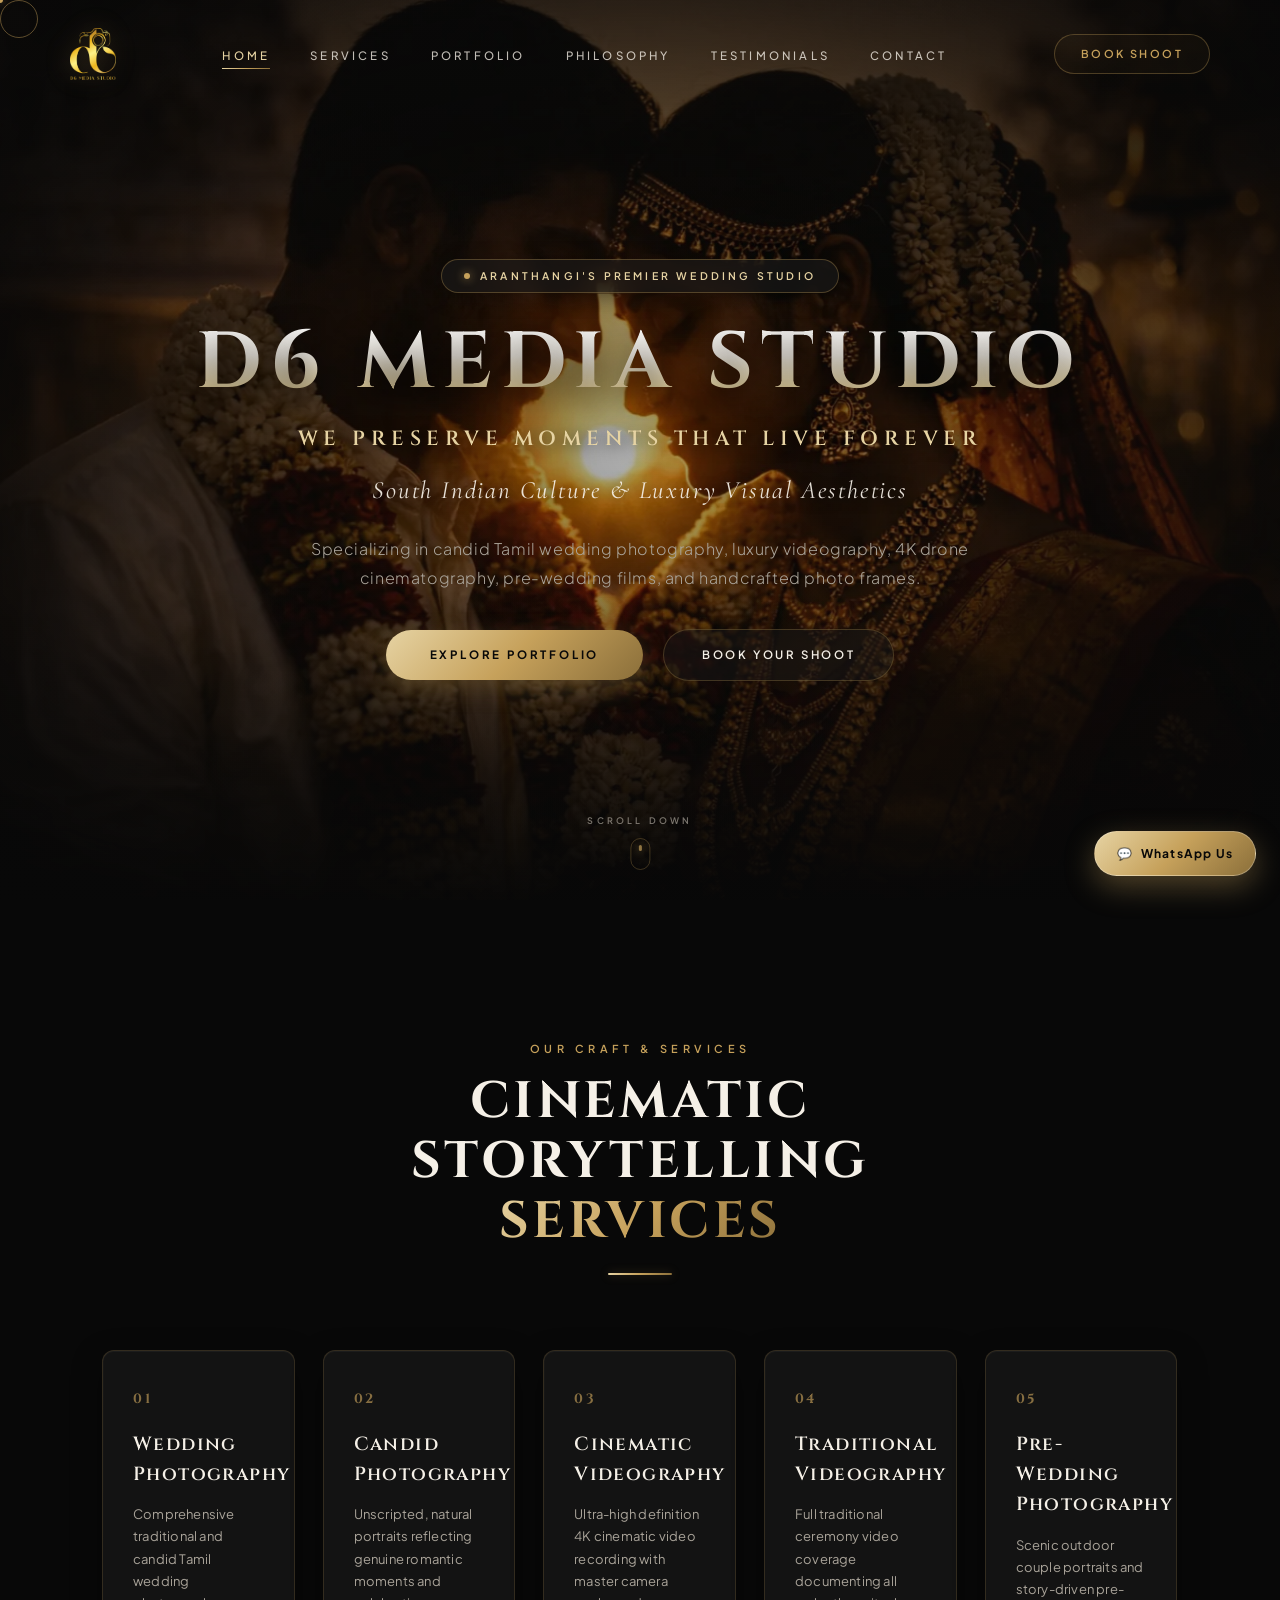
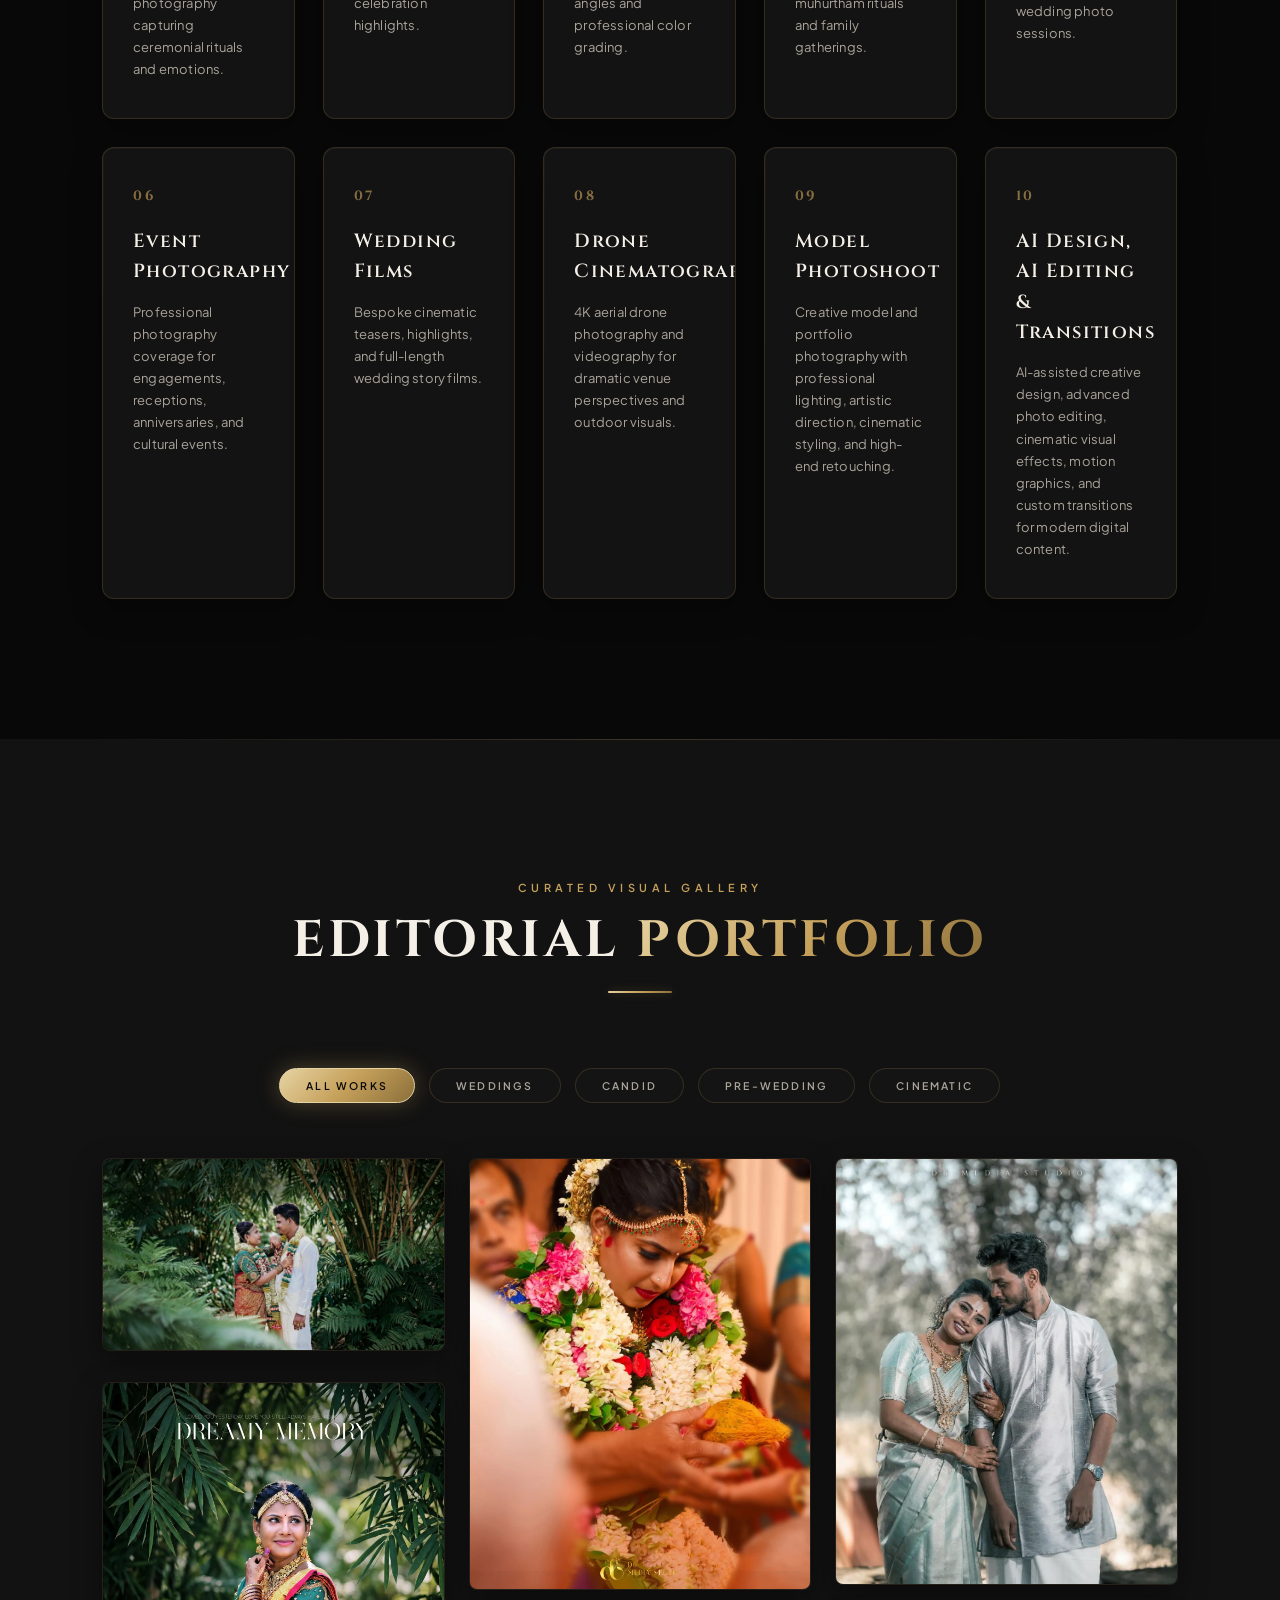
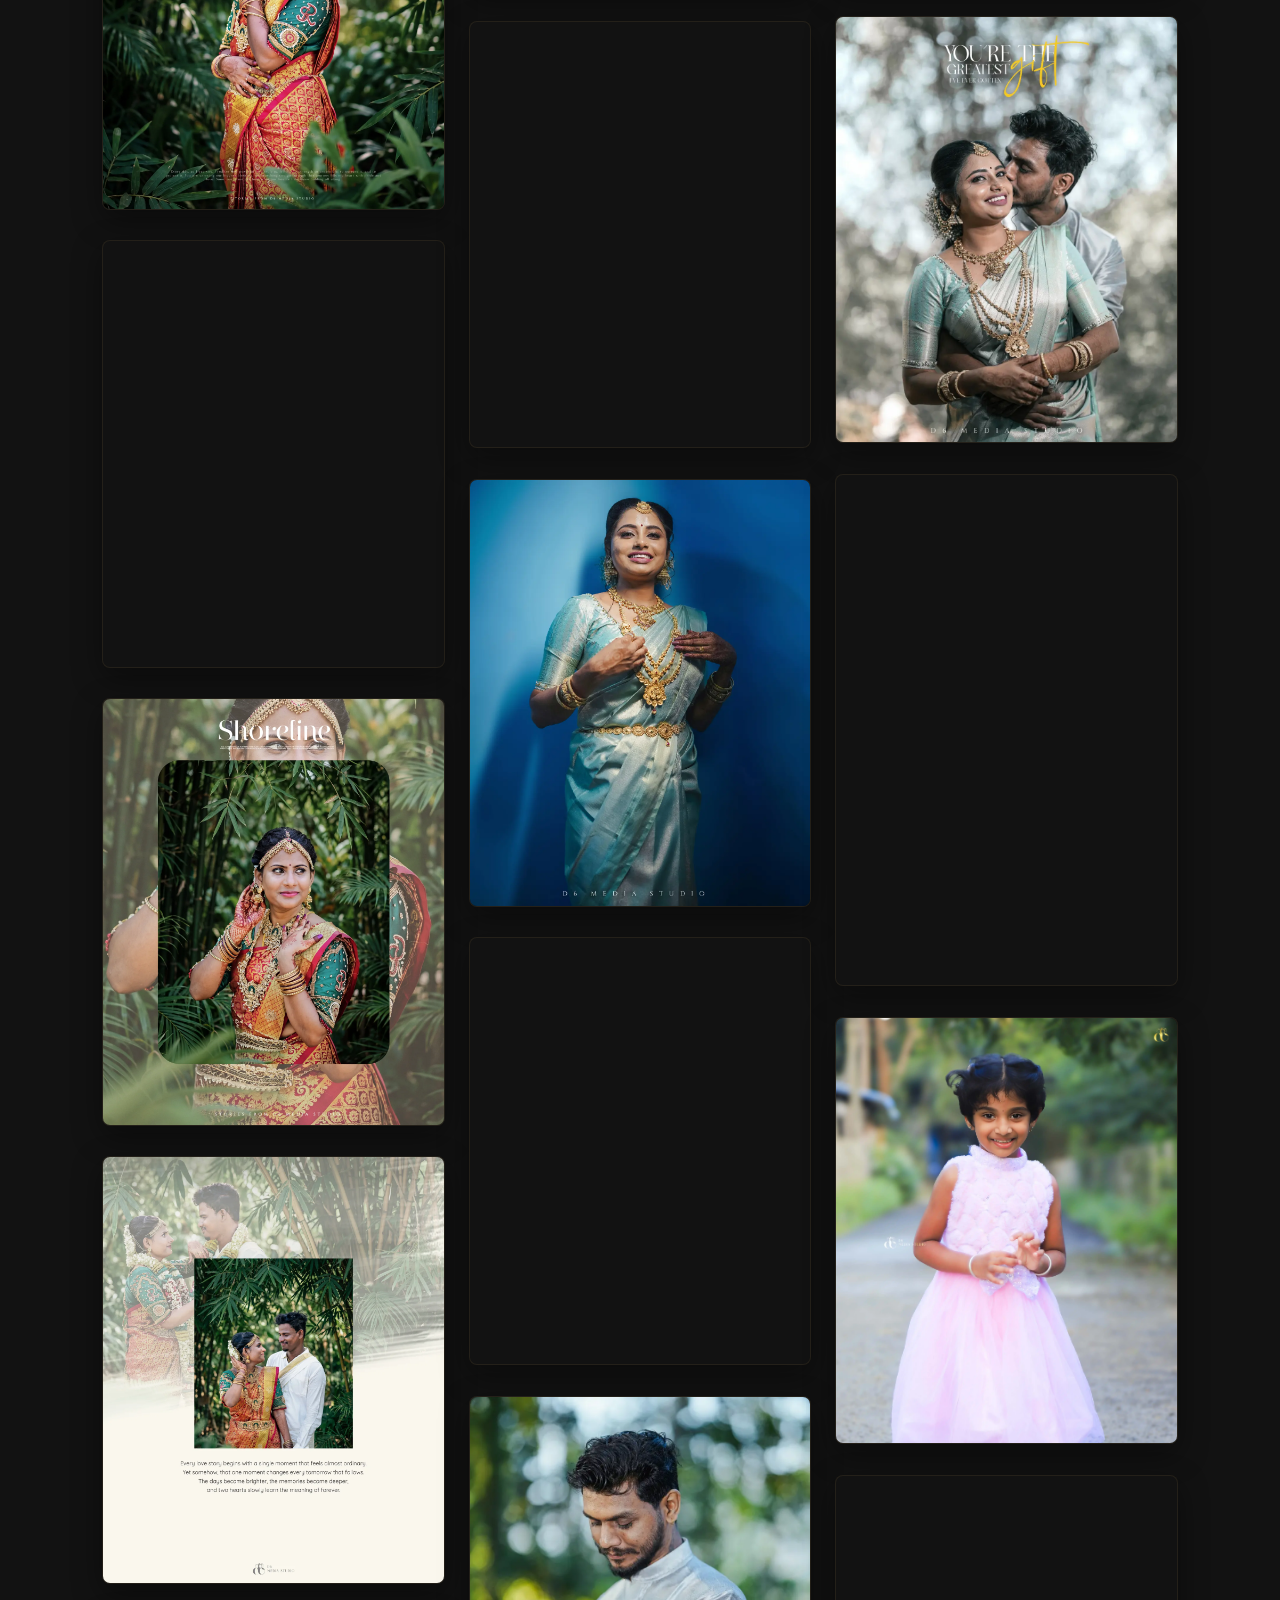
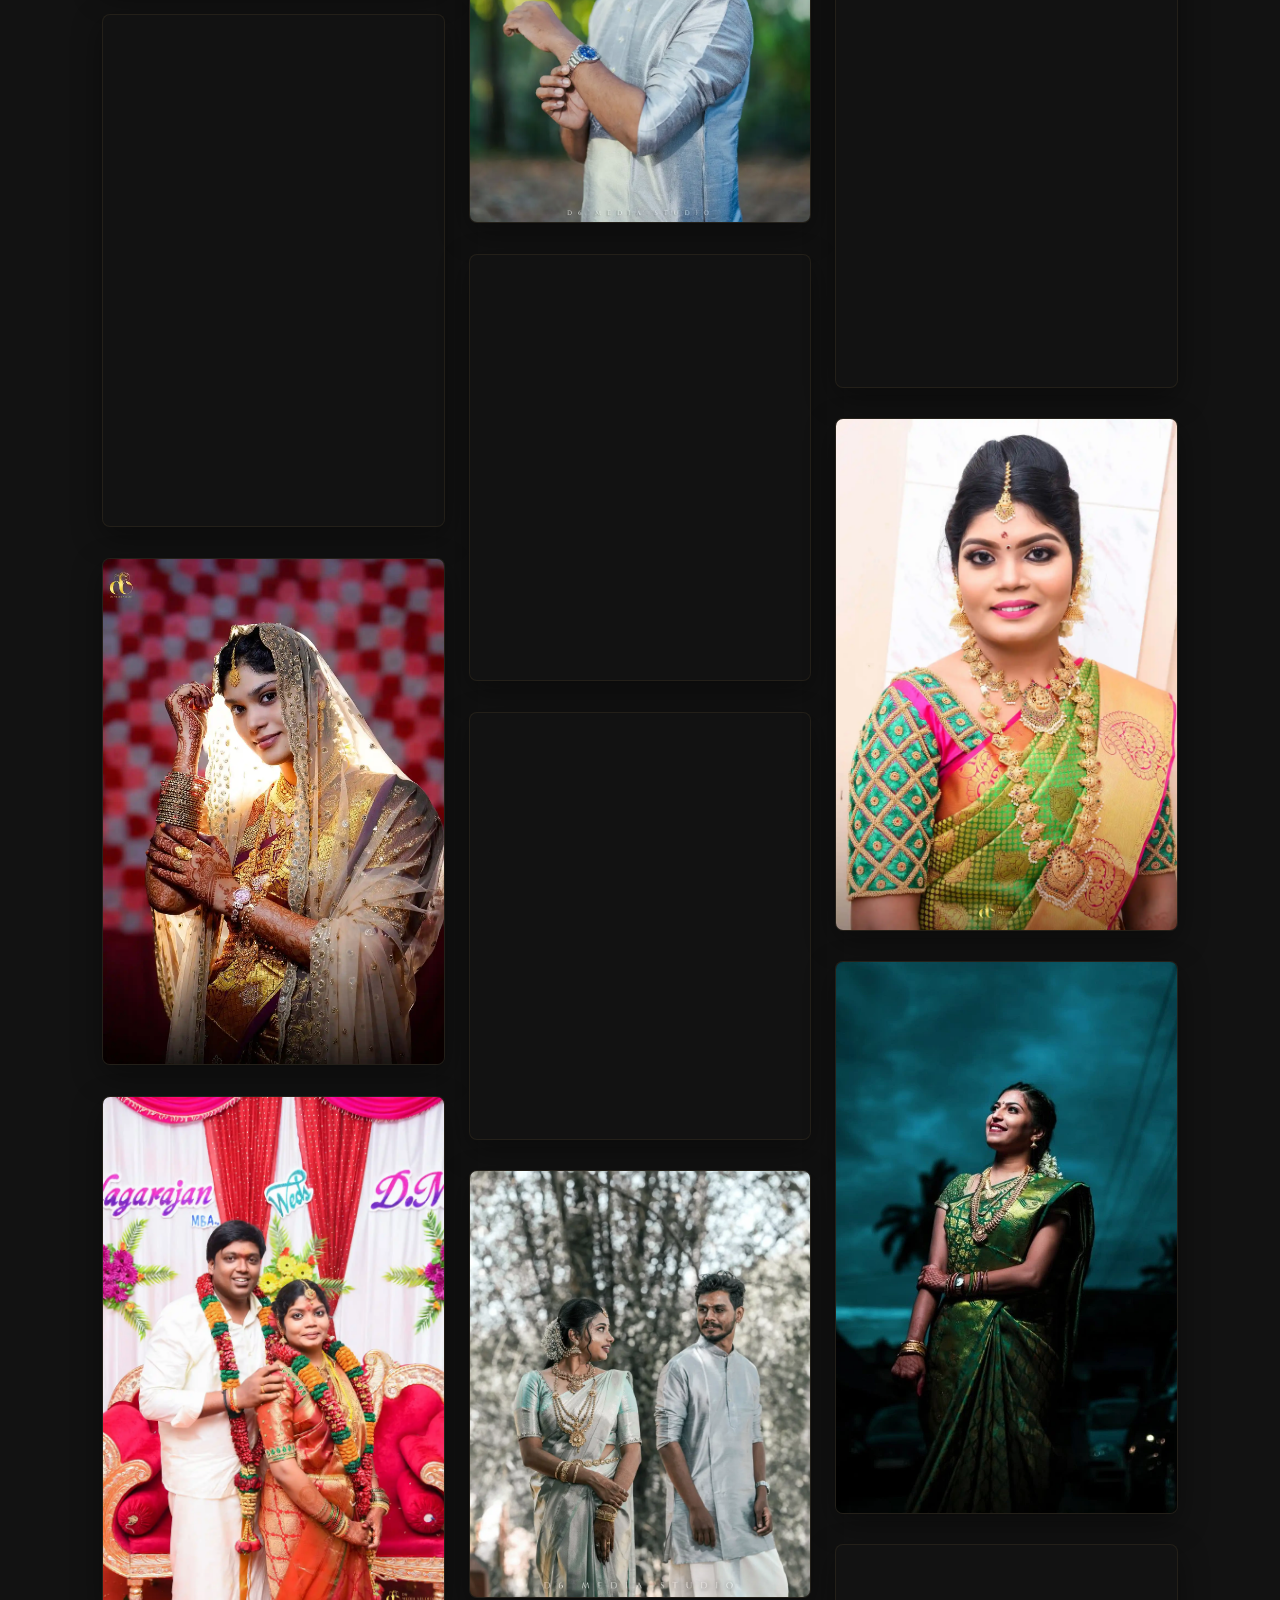
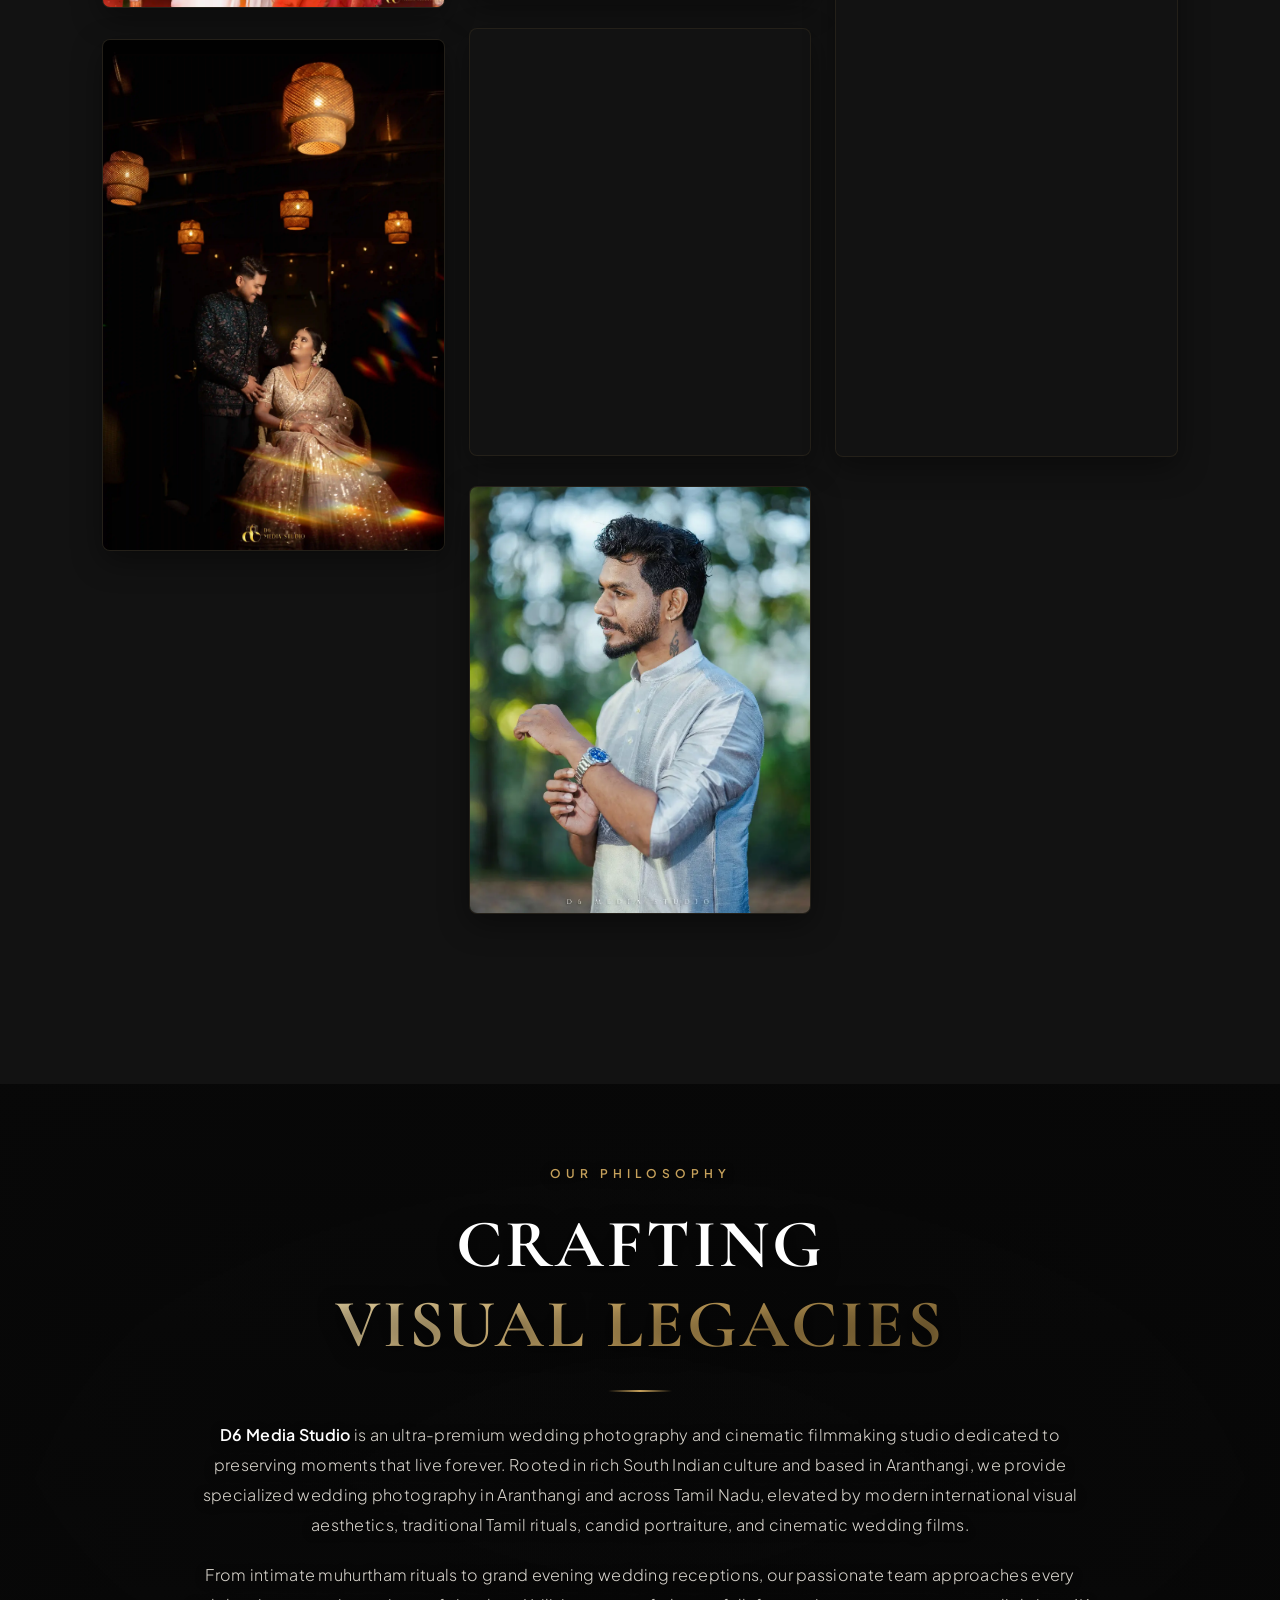
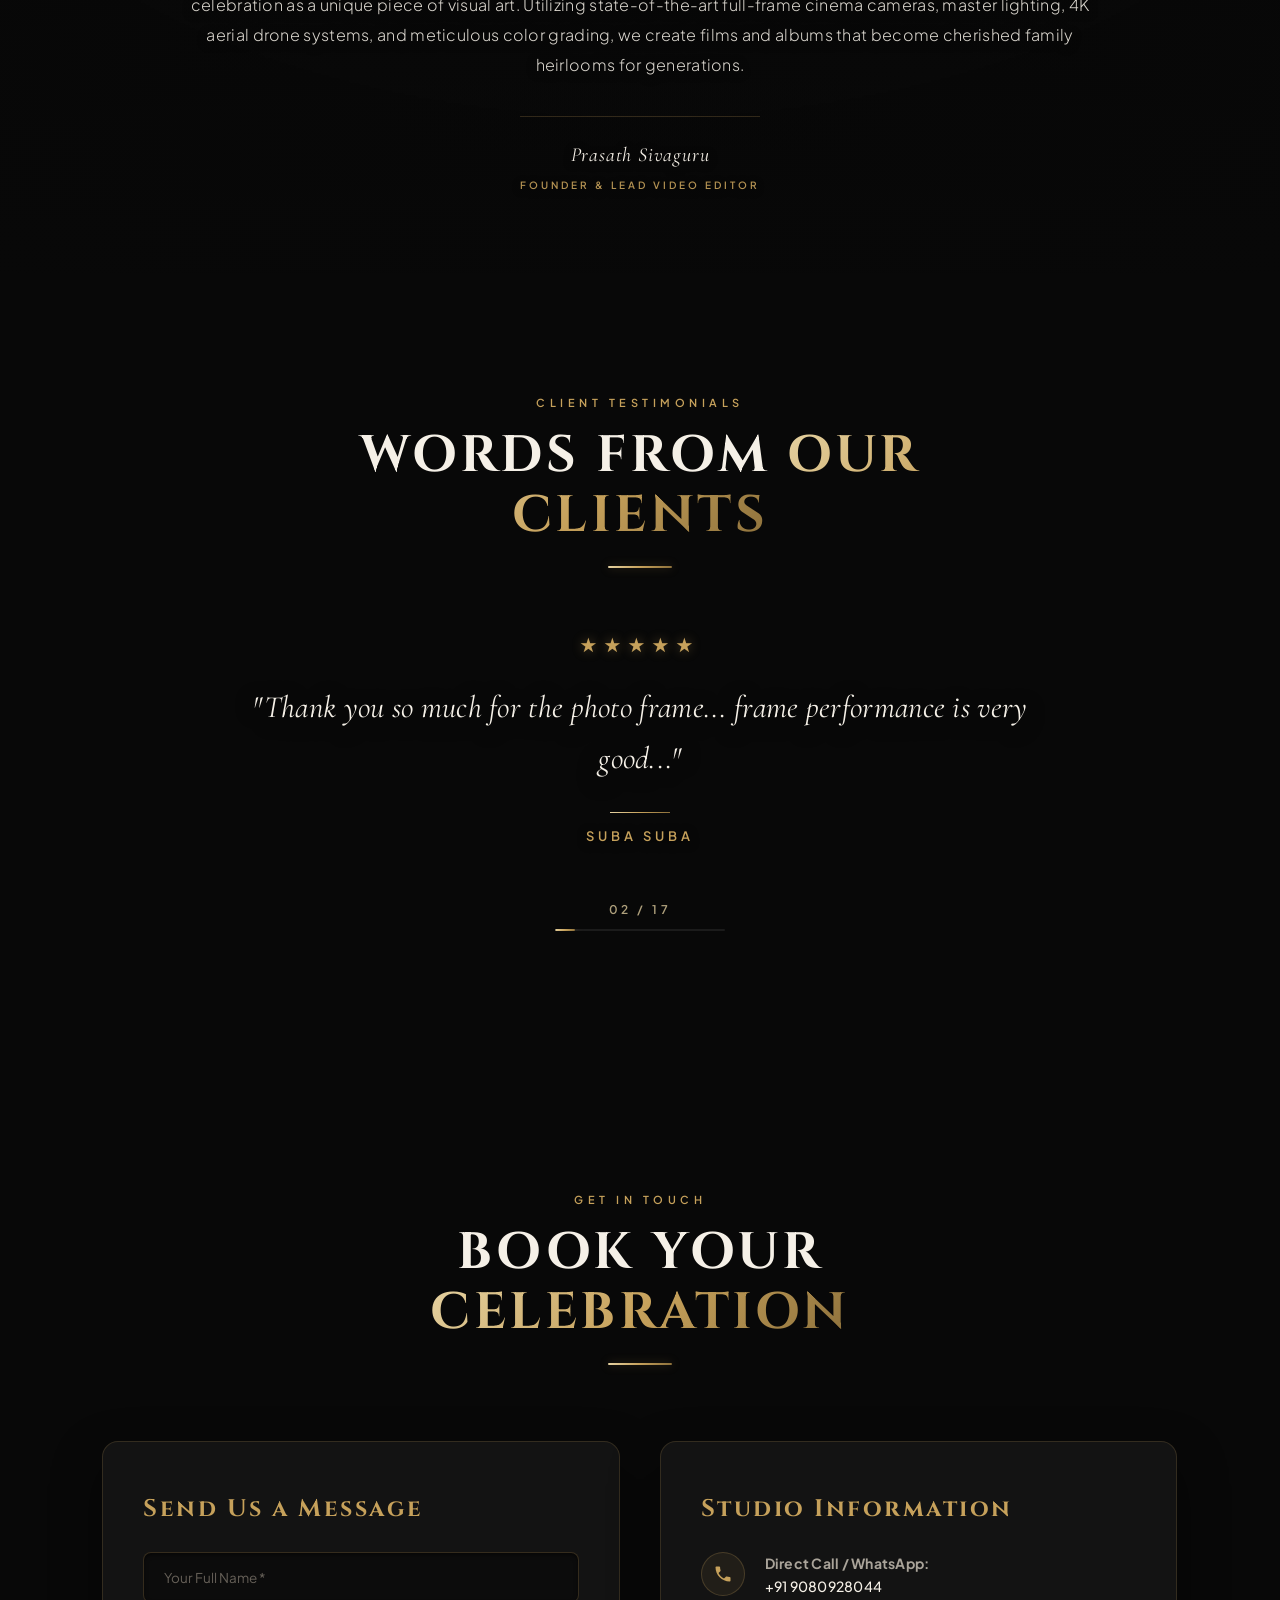
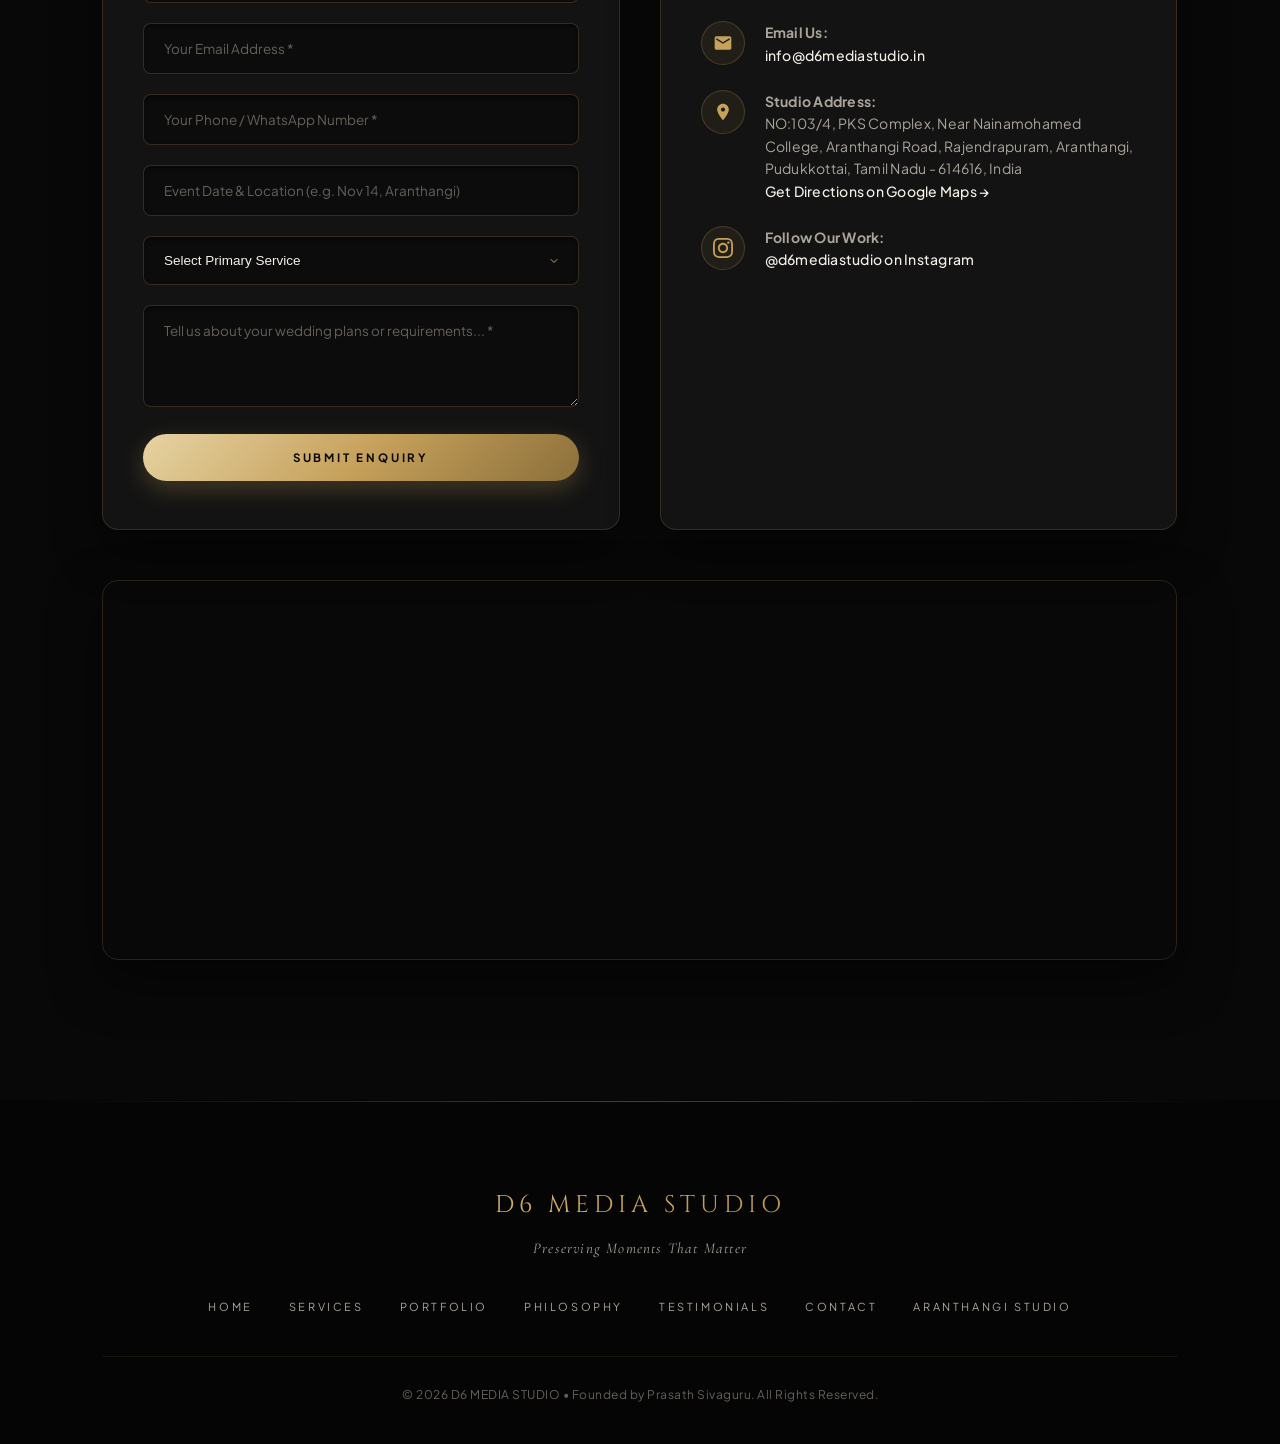
==== commit 308e66f7: "update" ====
--- a/index.html
+++ b/index.html
@@ -1,50 +1,65 @@
 <!DOCTYPE html>
 <html lang="en">
+
 <head>
-<meta charset="UTF-8">
-<meta name="viewport" content="width=device-width, initial-scale=1.0">
-<title>D6 Media Studio | Wedding Photography &amp; Cinematic Videography in Aranthangi</title>
-
-<!-- Favicon -->
-<link rel="icon" href="images/favicon.png">
-<link rel="shortcut icon" href="images/favicon.png">
-<link rel="canonical" href="https://d6mediastudio.in/">
-
-<!-- SEO Meta Tags -->
-<meta name="description" content="D6 Media Studio provides premier wedding photography and cinematic videography in Aranthangi, specializing in candid portraits, films &amp; custom photo frames.">
-<meta name="author" content="Prasath Sivaguru - D6 Media Studio">
-<meta name="robots" content="index, follow, max-image-preview:large, max-snippet:-1, max-video-preview:-1">
-<meta name="geo.region" content="IN-TN">
-<meta name="geo.placename" content="Aranthangi, Pudukkottai, Tamil Nadu">
-<meta name="geo.position" content="10.1634;78.9967">
-<meta name="ICBM" content="10.1634, 78.9967">
-
-<!-- Open Graph / Social Preview -->
-<meta property="og:locale" content="en_IN">
-<meta property="og:type" content="website">
-<meta property="og:title" content="D6 Media Studio | Wedding Photography &amp; Cinematic Videography in Aranthangi">
-<meta property="og:description" content="D6 Media Studio provides premier wedding photography and cinematic videography in Aranthangi, specializing in candid portraits, films &amp; custom photo frames.">
-<meta property="og:url" content="https://d6mediastudio.in/">
-<meta property="og:site_name" content="D6 Media Studio">
-<meta property="og:image" content="https://d6mediastudio.in/images/d6-media-studio-brand-logo.png">
-<meta property="og:image:width" content="1200">
-<meta property="og:image:height" content="630">
-<meta property="og:image:alt" content="D6 Media Studio - Premium Wedding Photography &amp; Cinematic Videography">
-
-<!-- Twitter Card -->
-<meta name="twitter:card" content="summary_large_image">
-<meta name="twitter:title" content="D6 Media Studio | Wedding Photography &amp; Cinematic Videography in Aranthangi">
-<meta name="twitter:description" content="D6 Media Studio provides premier wedding photography and cinematic videography in Aranthangi, specializing in candid portraits, films &amp; custom photo frames.">
-<meta name="twitter:image" content="https://d6mediastudio.in/images/d6-media-studio-brand-logo.png">
-<meta name="twitter:image:alt" content="D6 Media Studio Logo">
-
-<!-- External Libraries & Fonts -->
-<link rel="stylesheet" href="https://cdn.jsdelivr.net/npm/swiper@11/swiper-bundle.min.css" />
-<link rel="stylesheet" href="css/main.css">
-<link rel="stylesheet" href="css/luxury-redesign.css">
-
-<!-- Structured Data (JSON-LD) -->
-<script type="application/ld+json">
+  <meta charset="UTF-8">
+  <meta name="viewport" content="width=device-width, initial-scale=1.0">
+  <title>D6 Media Studio | Luxury Wedding Photography &amp; Cinematic Films</title>
+
+  <!-- Favicon -->
+  <link rel="icon" type="image/png" sizes="48x48" href="images/favicon-48x48.png">
+  <link rel="icon" type="image/png" sizes="32x32" href="images/favicon-32x32.png">
+  <link rel="shortcut icon" href="images/favicon-32x32.png">
+  <link rel="canonical" href="https://d6mediastudio.in/">
+
+  <!-- SEO Meta Tags -->
+  <meta name="description"
+    content="Premier wedding photography and cinematic videography studio based in Aranthangi, capturing timeless love stories, candid moments, and luxury wedding films across Tamil Nadu.">
+  <meta name="author" content="Prasath Sivaguru - D6 Media Studio">
+  <meta name="robots" content="index, follow, max-image-preview:large, max-snippet:-1, max-video-preview:-1">
+  <meta name="geo.region" content="IN-TN">
+  <meta name="geo.placename" content="Aranthangi, Pudukkottai, Tamil Nadu">
+  <meta name="geo.position" content="10.2220494;79.0227447">
+  <meta name="ICBM" content="10.2220494, 79.0227447">
+
+  <!-- Open Graph / Social Preview -->
+  <meta property="og:locale" content="en_IN">
+  <meta property="og:type" content="website">
+  <meta property="og:title" content="D6 Media Studio | Luxury Wedding Photography &amp; Cinematic Films">
+  <meta property="og:description"
+    content="Premier wedding photography and cinematic videography studio based in Aranthangi, capturing timeless love stories, candid moments, and luxury wedding films across Tamil Nadu.">
+  <meta property="og:url" content="https://d6mediastudio.in/">
+  <meta property="og:site_name" content="D6 Media Studio">
+  <meta property="og:image" content="https://d6mediastudio.in/images/d6-media-studio-brand-logo.png">
+  <meta property="og:image:width" content="1200">
+  <meta property="og:image:height" content="630">
+  <meta property="og:image:alt" content="D6 Media Studio - Premium Wedding Photography &amp; Cinematic Videography">
+
+  <!-- Twitter Card -->
+  <meta name="twitter:card" content="summary_large_image">
+  <meta name="twitter:title" content="D6 Media Studio | Luxury Wedding Photography &amp; Cinematic Films">
+  <meta name="twitter:description"
+    content="Premier wedding photography and cinematic videography studio based in Aranthangi, capturing timeless love stories, candid moments, and luxury wedding films across Tamil Nadu.">
+  <meta name="twitter:image" content="https://d6mediastudio.in/images/d6-media-studio-brand-logo.png">
+  <meta name="twitter:image:alt" content="D6 Media Studio Logo">
+
+  <!-- External Libraries & Fonts -->
+  <link rel="preconnect" href="https://fonts.googleapis.com">
+  <link rel="preconnect" href="https://fonts.gstatic.com" crossorigin>
+  <link rel="preload"
+    href="https://fonts.googleapis.com/css2?family=Cinzel:wght@400;500;600;700;800&family=Cormorant+Garamond:ital,wght@0,300;0,400;0,500;0,600;0,700;1,400;1,600&family=Plus+Jakarta+Sans:wght@300;400;500;600;700&display=swap"
+    as="style" onload="this.onload=null;this.rel='stylesheet'">
+  <noscript>
+    <link rel="stylesheet"
+      href="https://fonts.googleapis.com/css2?family=Cinzel:wght@400;500;600;700;800&family=Cormorant+Garamond:ital,wght@0,300;0,400;0,500;0,600;0,700;1,400;1,600&family=Plus+Jakarta+Sans:wght@300;400;500;600;700&display=swap">
+  </noscript>
+  <link rel="preload" as="image" href="images/cinematic-wedding-hero-poster.webp" type="image/webp"
+    fetchpriority="high">
+  <link rel="stylesheet" href="css/main.css">
+  <link rel="stylesheet" href="css/luxury-redesign.css">
+
+  <!-- Structured Data (JSON-LD) -->
+  <script type="application/ld+json">
 {
   "@context": "https://schema.org",
   "@graph": [
@@ -86,8 +101,8 @@
       },
       "geo": {
         "@type": "GeoCoordinates",
-        "latitude": 10.1634,
-        "longitude": 78.9967
+        "latitude": 10.2220494,
+        "longitude": 79.0227447
       },
       "areaServed": [
         { "@type": "City", "name": "Aranthangi", "sameAs": "https://en.wikipedia.org/wiki/Aranthangi" },
@@ -225,943 +240,1072 @@
 
 <body>
 
-<!-- Custom Cursor Elements -->
-<div class="cursor-dot" id="cursor-dot"></div>
-<div class="cursor-ring" id="cursor-ring"><span class="cursor-text">VIEW</span></div>
-
-<!-- Site Header & Navigation -->
-<header class="site-header" id="site-header">
-  <a href="#home" class="brand-logo">
-    <img src="images/d6-media-studio-brand-logo.png" alt="D6 Media Studio Logo">
+  <!-- Custom Cursor Elements -->
+  <div class="cursor-dot" id="cursor-dot"></div>
+  <div class="cursor-ring" id="cursor-ring"><span class="cursor-text">VIEW</span></div>
+
+  <!-- Site Header & Navigation -->
+  <header class="site-header" id="site-header">
+    <a href="#home" class="brand-logo">
+      <img src="images/d6-media-studio-brand-logo.webp" alt="D6 Media Studio Logo" width="229" height="260"
+        fetchpriority="high">
+    </a>
+
+    <ul class="nav-links">
+      <li><a href="#home" class="nav-link">Home</a></li>
+      <li><a href="#services" class="nav-link">Services</a></li>
+      <li><a href="#portfolio" class="nav-link">Portfolio</a></li>
+      <li><a href="#philosophy" class="nav-link">Philosophy</a></li>
+      <li><a href="#testimonials" class="nav-link">Testimonials</a></li>
+      <li><a href="#contact" class="nav-link">Contact</a></li>
+    </ul>
+
+    <a href="#contact" class="nav-cta-btn">Book Shoot</a>
+
+    <button class="mobile-nav-toggle" id="mobile-toggle" aria-label="Toggle Navigation">
+      <span></span>
+      <span></span>
+      <span></span>
+    </button>
+  </header>
+
+  <!-- Mobile Navigation Drawer -->
+  <div class="mobile-nav-overlay" id="mobile-overlay">
+    <ul class="mobile-nav-links">
+      <li><a href="#home" class="mobile-nav-link">Home</a></li>
+      <li><a href="#services" class="mobile-nav-link">Services</a></li>
+      <li><a href="#portfolio" class="mobile-nav-link">Portfolio</a></li>
+      <li><a href="#philosophy" class="mobile-nav-link">Philosophy</a></li>
+      <li><a href="#testimonials" class="mobile-nav-link">Testimonials</a></li>
+      <li><a href="#contact" class="mobile-nav-link">Contact</a></li>
+    </ul>
+  </div>
+
+  <!-- Main Content Wrapper -->
+  <main>
+
+    <!-- 1. Hero Section -->
+    <section id="home" class="hero-section">
+      <div class="hero-video-wrapper">
+        <video id="hero-video" autoplay loop muted playsinline preload="metadata"
+          poster="images/cinematic-wedding-hero-poster.webp">
+          <noscript>
+            <source src="video/hero.mp4" type="video/mp4">
+          </noscript>
+        </video>
+        <script>
+          (function () {
+            var v = document.getElementById('hero-video');
+            if (v) {
+              var isMobile = (window.innerWidth <= 768) || (window.matchMedia && window.matchMedia('(max-width: 768px)').matches);
+              v.src = isMobile ? 'video/hero-mobile.mp4' : 'video/hero.mp4';
+            }
+          })();
+        </script>
+
+        <div class="hero-vignette"></div>
+      </div>
+
+      <div class="hero-content">
+        <div class="hero-badge">
+          <div class="hero-badge-dot"></div>
+          <span>Aranthangi's Premier Wedding Studio</span>
+        </div>
+        <h1 class="hero-title">D6 MEDIA STUDIO</h1>
+        <p class="hero-slogan">WE PRESERVE MOMENTS THAT LIVE FOREVER</p>
+        <p class="hero-tagline">South Indian Culture &amp; Luxury Visual Aesthetics</p>
+        <p class="hero-description">
+          Specializing in candid Tamil wedding photography, luxury videography, 4K drone cinematography, pre-wedding
+          films, and handcrafted photo frames.
+        </p>
+        <div class="hero-actions">
+          <a href="#portfolio" class="btn-primary">Explore Portfolio</a>
+          <a href="#contact" class="btn-secondary">Book Your Shoot</a>
+        </div>
+      </div>
+
+      <div class="hero-scroll-indicator">
+        <span>Scroll Down</span>
+        <div class="mouse-icon">
+          <div class="wheel-dot"></div>
+        </div>
+      </div>
+    </section>
+
+    <!-- 2. Services Section -->
+    <section id="services" class="section-wrapper">
+      <div class="section-header reveal">
+        <span class="section-subtitle">OUR CRAFT &amp; SERVICES</span>
+        <h2 class="section-title">CINEMATIC STORYTELLING <span>SERVICES</span></h2>
+        <div class="section-divider"></div>
+      </div>
+
+      <div class="services-grid-wrapper reveal">
+        <div class="service-box">
+          <div class="service-number">01</div>
+          <h3 class="service-box-title">Wedding Photography</h3>
+          <p class="service-box-desc">Comprehensive traditional and candid Tamil wedding photography capturing
+            ceremonial rituals and emotions.</p>
+        </div>
+
+        <div class="service-box">
+          <div class="service-number">02</div>
+          <h3 class="service-box-title">Candid Photography</h3>
+          <p class="service-box-desc">Unscripted, natural portraits reflecting genuine romantic moments and celebration
+            highlights.</p>
+        </div>
+
+        <div class="service-box">
+          <div class="service-number">03</div>
+          <h3 class="service-box-title">Cinematic Videography</h3>
+          <p class="service-box-desc">Ultra-high definition 4K cinematic video recording with master camera angles and
+            professional color grading.</p>
+        </div>
+
+        <div class="service-box">
+          <div class="service-number">04</div>
+          <h3 class="service-box-title">Traditional Videography</h3>
+          <p class="service-box-desc">Full traditional ceremony video coverage documenting all muhurtham rituals and
+            family gatherings.</p>
+        </div>
+
+        <div class="service-box">
+          <div class="service-number">05</div>
+          <h3 class="service-box-title">Pre-Wedding Photography</h3>
+          <p class="service-box-desc">Scenic outdoor couple portraits and story-driven pre-wedding photo sessions.</p>
+        </div>
+
+        <div class="service-box">
+          <div class="service-number">06</div>
+          <h3 class="service-box-title">Event Photography</h3>
+          <p class="service-box-desc">Professional photography coverage for engagements, receptions, anniversaries, and
+            cultural events.</p>
+        </div>
+
+        <div class="service-box">
+          <div class="service-number">07</div>
+          <h3 class="service-box-title">Wedding Films</h3>
+          <p class="service-box-desc">Bespoke cinematic teasers, highlights, and full-length wedding story films.</p>
+        </div>
+
+        <div class="service-box">
+          <div class="service-number">08</div>
+          <h3 class="service-box-title">Drone Cinematography</h3>
+          <p class="service-box-desc">4K aerial drone photography and videography for dramatic venue perspectives and
+            outdoor visuals.</p>
+        </div>
+
+        <div class="service-box">
+          <div class="service-number">09</div>
+          <h3 class="service-box-title">Model Photoshoot</h3>
+          <p class="service-box-desc">Creative model and portfolio photography with professional lighting, artistic
+            direction, cinematic styling, and high-end retouching.</p>
+        </div>
+
+        <div class="service-box">
+          <div class="service-number">10</div>
+          <h3 class="service-box-title">AI Design, AI Editing &amp; Transitions</h3>
+          <p class="service-box-desc">AI-assisted creative design, advanced photo editing, cinematic visual effects,
+            motion graphics, and custom transitions for modern digital content.</p>
+        </div>
+      </div>
+    </section>
+
+    <!-- 3. Editorial Portfolio Gallery Section -->
+    <section id="portfolio" class="section-wrapper" style="background: var(--bg-secondary);">
+      <div class="section-header reveal">
+        <span class="section-subtitle">CURATED VISUAL GALLERY</span>
+        <h2 class="section-title">EDITORIAL <span>PORTFOLIO</span></h2>
+        <div class="section-divider"></div>
+      </div>
+
+      <!-- Filter Bar -->
+      <div class="portfolio-filter-bar reveal">
+        <button class="filter-btn active" data-filter="all">All Works</button>
+        <button class="filter-btn" data-filter="wedding">Weddings</button>
+        <button class="filter-btn" data-filter="candid">Candid</button>
+        <button class="filter-btn" data-filter="prewedding">Pre-Wedding</button>
+        <button class="filter-btn" data-filter="cinematic">Cinematic</button>
+      </div>
+
+      <!-- 27 Unique Portfolio Images Grid -->
+      <div class="portfolio-grid" id="portfolio-grid">
+
+        <!-- 1 -->
+        <div class="portfolio-item tall" data-category="wedding candid">
+          <img src="images/Editorial Portfolio Gallery/candid-wedding-couple-garlands.webp"
+            alt="Bride and groom wearing wedding garlands looking at each other surrounded by green bamboo leaves"
+            width="1600" height="900" loading="lazy" decoding="async">
+          <div class="portfolio-overlay">
+            <span class="portfolio-category">Candid Wedding</span>
+            <h4 class="portfolio-caption">Bamboo Pavilion Garland Exchange</h4>
+          </div>
+        </div>
+
+        <!-- 2 -->
+        <div class="portfolio-item" data-category="wedding">
+          <img src="images/Editorial Portfolio Gallery/bridal-portrait-green-silk-saree.webp"
+            alt="Bride in a red and green embroidered silk saree posing amongst lush green leaves" width="1280"
+            height="1600" loading="lazy" decoding="async">
+          <div class="portfolio-overlay">
+            <span class="portfolio-category">Bridal Portrait</span>
+            <h4 class="portfolio-caption">Lush Silk Saree Portrait</h4>
+          </div>
+        </div>
+
+        <!-- 3 -->
+        <div class="portfolio-item" data-category="candid">
+          <img src="images/Editorial Portfolio Gallery/editorial-wedding-couple-monochrome.webp"
+            alt="Black and white emotional gaze between bride and groom alongside color bridal portrait" width="1280"
+            height="1600" loading="lazy" decoding="async">
+          <div class="portfolio-overlay">
+            <span class="portfolio-category">Monochrome</span>
+            <h4 class="portfolio-caption">Intimate Monochrome Gaze</h4>
+          </div>
+        </div>
+
+        <!-- 4 -->
+        <div class="portfolio-item" data-category="wedding">
+          <img src="images/Editorial Portfolio Gallery/editorial-bridal-portrait-earring.webp"
+            alt="Editorial bridal portrait of a woman adjusting her gold earring amidst bamboo plants" width="1280"
+            height="1600" loading="lazy" decoding="async">
+          <div class="portfolio-overlay">
+            <span class="portfolio-category">Editorial Bridal</span>
+            <h4 class="portfolio-caption">Gold Earring Adjustment</h4>
+          </div>
+        </div>
+
+        <!-- 5 -->
+        <div class="portfolio-item wide" data-category="wedding">
+          <img src="images/Editorial Portfolio Gallery/traditional-wedding-couple-portrait.webp"
+            alt="Couple standing together in white and green wedding silk attire" width="1280" height="1600"
+            loading="lazy" decoding="async">
+          <div class="portfolio-overlay">
+            <span class="portfolio-category">Traditional Wedding</span>
+            <h4 class="portfolio-caption">Ceremonial Silk Attire</h4>
+          </div>
+        </div>
+
+        <!-- 6 -->
+        <div class="portfolio-item" data-category="candid">
+          <img src="images/Editorial Portfolio Gallery/baby-shoot-and-maternity-aranthangi.webp"
+            alt="Close-up of a bride wearing traditional gold bangles and necklaces over a cream silk saree"
+            width="3232" height="4849" loading="lazy" decoding="async">
+          <div class="portfolio-overlay">
+            <span class="portfolio-category">Bridal Details</span>
+            <h4 class="portfolio-caption">Temple Gold &amp; Silk Details</h4>
+          </div>
+        </div>
+
+        <!-- 7 -->
+        <div class="portfolio-item" data-category="wedding">
+          <img src="images/Editorial Portfolio Gallery/wedding-album-design.webp"
+            alt="Bride wearing a sheer embroidered golden veil with mehendi art and elegant jewelry" width="1289"
+            height="1914" loading="lazy" decoding="async">
+          <div class="portfolio-overlay">
+            <span class="portfolio-category">Bridal Veil</span>
+            <h4 class="portfolio-caption">Embroidered Golden Veil</h4>
+          </div>
+        </div>
+
+        <!-- 8 -->
+        <div class="portfolio-item" data-category="wedding">
+          <img src="images/Editorial Portfolio Gallery/candid-wedding-shoot-tamilnadu.webp"
+            alt="Bride and groom adorned with ceremonial flower garlands in traditional Tamil wedding attire"
+            width="1440" height="2160" loading="lazy" decoding="async">
+          <div class="portfolio-overlay">
+            <span class="portfolio-category">Traditional Muhurtham</span>
+            <h4 class="portfolio-caption">Floral Garland Embrace</h4>
+          </div>
+        </div>
+
+        <!-- 9 -->
+        <div class="portfolio-item tall" data-category="cinematic">
+          <img src="images/Editorial Portfolio Gallery/cinematic-wedding-film-aranthangi.webp"
+            alt="Atmospheric evening portrait of a couple under hanging warm lanterns with lens flare light leaks"
+            width="3112" height="4662" loading="lazy" decoding="async">
+          <div class="portfolio-overlay">
+            <span class="portfolio-category">Cinematic Night</span>
+            <h4 class="portfolio-caption">Lantern Warmth Evening</h4>
+          </div>
+        </div>
+
+        <!-- 10 -->
+        <div class="portfolio-item" data-category="wedding">
+          <img src="images/Editorial Portfolio Gallery/d6-media-studio-aranthangi-rajendrapuram.webp"
+            alt="Bride adorned with fresh flower garlands participating in sacred Tamil wedding ritual with turmeric coconut"
+            width="1013" height="1280" loading="lazy" decoding="async">
+          <div class="portfolio-overlay">
+            <span class="portfolio-category">Ritual Ceremony</span>
+            <h4 class="portfolio-caption">Sacred Turmeric Ritual</h4>
+          </div>
+        </div>
+
+        <!-- 11 -->
+        <div class="portfolio-item" data-category="candid">
+          <img src="images/Editorial Portfolio Gallery/d6-media-studio-bride-portrait-keeramangalam.webp"
+            alt="Intimate forehead-to-forehead couple portrait with delicate floral hair ornaments" width="1048"
+            height="1311" loading="lazy" decoding="async">
+          <div class="portfolio-overlay">
+            <span class="portfolio-category">Candid Emotion</span>
+            <h4 class="portfolio-caption">Forehead-to-Forehead Moment</h4>
+          </div>
+        </div>
+
+        <!-- 12 -->
+        <div class="portfolio-item" data-category="candid">
+          <img src="images/Editorial Portfolio Gallery/d6-media-studio-candid-bride-portrait-aranthangi.webp"
+            alt="Bride smiling in a light blue silk saree with gold temple jewelry against a blue studio background"
+            width="1157" height="1447" loading="lazy" decoding="async">
+          <div class="portfolio-overlay">
+            <span class="portfolio-category">Bridal Smile</span>
+            <h4 class="portfolio-caption">Blue Silk Saree Elegance</h4>
+          </div>
+        </div>
+
+        <!-- 13 -->
+        <div class="portfolio-item" data-category="wedding">
+          <img src="images/Editorial Portfolio Gallery/d6-media-studio-engagement-photography-aranthangi.webp"
+            alt="Close-up portrait of a bride wearing a maang tikka and mehendi with thoughtful gaze" width="1158"
+            height="1448" loading="lazy" decoding="async">
+          <div class="portfolio-overlay">
+            <span class="portfolio-category">Engagement</span>
+            <h4 class="portfolio-caption">Maang Tikka Thoughtful Portrait</h4>
+          </div>
+        </div>
+
+        <!-- 14 -->
+        <div class="portfolio-item" data-category="prewedding">
+          <img src="images/Editorial Portfolio Gallery/d6-media-studio-engagement-photography-keeramangalam.webp"
+            alt="Groom in a silver silk kurta adjusting his wrist watch outdoors in nature" width="856" height="1070"
+            loading="lazy" decoding="async">
+          <div class="portfolio-overlay">
+            <span class="portfolio-category">Groom Portrait</span>
+            <h4 class="portfolio-caption">Silver Kurta Watch Adjustment</h4>
+          </div>
+        </div>
+
+        <!-- 15 -->
+        <div class="portfolio-item" data-category="prewedding">
+          <img src="images/Editorial Portfolio Gallery/d6-media-studio-groom-portrait-aranthangi.webp"
+            alt="Full portrait of a groom standing amidst nature wearing a silver silk kurta" width="975" height="1219"
+            loading="lazy" decoding="async">
+          <div class="portfolio-overlay">
+            <span class="portfolio-category">Outdoor Groom</span>
+            <h4 class="portfolio-caption">Woodland Groom Stance</h4>
+          </div>
+        </div>
+
+        <!-- 16 -->
+        <div class="portfolio-item wide" data-category="prewedding">
+          <img src="images/Editorial Portfolio Gallery/d6-media-studio-pre-wedding-couple-peravurani.webp"
+            alt="Groom kissing bride on the cheek while holding her from behind in an outdoor couple portrait"
+            width="1121" height="1402" loading="lazy" decoding="async">
+          <div class="portfolio-overlay">
+            <span class="portfolio-category">Pre-Wedding Romance</span>
+            <h4 class="portfolio-caption">Cheek Kiss Embrace</h4>
+          </div>
+        </div>
+
+        <!-- 17 -->
+        <div class="portfolio-item" data-category="prewedding">
+          <img src="images/Editorial Portfolio Gallery/d6-media-studio-pre-wedding-shoot-aranthangi.webp"
+            alt="Bride and groom standing together looking affectionately at each other against woodland backdrop"
+            width="952" height="1190" loading="lazy" decoding="async">
+          <div class="portfolio-overlay">
+            <span class="portfolio-category">Pre-Wedding</span>
+            <h4 class="portfolio-caption">Woodland Couple Gaze</h4>
+          </div>
+        </div>
+
+        <!-- 18 -->
+        <div class="portfolio-item" data-category="candid">
+          <img src="images/Editorial Portfolio Gallery/d6-media-studio-tamil-wedding-rituals-aranthangi.webp"
+            alt="Close-up portrait of a bride touching her nose ring with mehendi hands and expressive gaze"
+            width="1211" height="1514" loading="lazy" decoding="async">
+          <div class="portfolio-overlay">
+            <span class="portfolio-category">Candid Detail</span>
+            <h4 class="portfolio-caption">Nose Ring Touch Detail</h4>
+          </div>
+        </div>
+
+        <!-- 19 -->
+        <div class="portfolio-item" data-category="prewedding">
+          <img src="images/Editorial Portfolio Gallery/d6-media-studio-traditional-wedding-rajendirapuram.webp"
+            alt="Side profile of a groom adjusting his watch strap in a soft outdoor forest setting" width="889"
+            height="1111" loading="lazy" decoding="async">
+          <div class="portfolio-overlay">
+            <span class="portfolio-category">Groom Profile</span>
+            <h4 class="portfolio-caption">Forest Profile Portrait</h4>
+          </div>
+        </div>
+
+        <!-- 20 -->
+        <div class="portfolio-item" data-category="candid">
+          <img src="images/Editorial Portfolio Gallery/d6-media-studio-wedding-couple-candid-keeramangalam.webp"
+            alt="Bride resting her head on the groom's shoulder while holding his arm outdoors" width="912"
+            height="1139" loading="lazy" decoding="async">
+          <div class="portfolio-overlay">
+            <span class="portfolio-category">Candid Romance</span>
+            <h4 class="portfolio-caption">Shoulder Rest Tenderness</h4>
+          </div>
+        </div>
+
+        <!-- 21 -->
+        <div class="portfolio-item" data-category="prewedding">
+          <img src="images/Editorial Portfolio Gallery/d6-media-studio-wedding-couple-portrait-aranthangi.webp"
+            alt="Groom kissing bride on cheek in joyful outdoor embrace" width="962" height="1202" loading="lazy"
+            decoding="async">
+          <div class="portfolio-overlay">
+            <span class="portfolio-category">Outdoor Romance</span>
+            <h4 class="portfolio-caption">Joyful Golden Embrace</h4>
+          </div>
+        </div>
+
+        <!-- 22 -->
+        <div class="portfolio-item" data-category="candid">
+          <img src="images/Editorial Portfolio Gallery/d6-media-studio-wedding-couple-rajendirapuram.webp"
+            alt="Extreme close-up of groom's hand gently touching bride's face while she smiles" width="1206"
+            height="1809" loading="lazy" decoding="async">
+          <div class="portfolio-overlay">
+            <span class="portfolio-category">Macro Emotion</span>
+            <h4 class="portfolio-caption">Gentle Touch Close-Up</h4>
+          </div>
+        </div>
+
+        <!-- 23 -->
+        <div class="portfolio-item" data-category="candid">
+          <img src="images/Editorial Portfolio Gallery/outdoor-girl-portrait.webp"
+            alt="Portrait of a smiling young girl in a pink dress outdoors" width="3172" height="3964" loading="lazy"
+            decoding="async">
+          <div class="portfolio-overlay">
+            <span class="portfolio-category">Event Portrait</span>
+            <h4 class="portfolio-caption">Pink Dress Outdoor Smile</h4>
+          </div>
+        </div>
+
+        <!-- 24 -->
+        <div class="portfolio-item" data-category="prewedding">
+          <img src="images/Editorial Portfolio Gallery/pre-wedding-outdoor-shoot-aranthangi.webp"
+            alt="Outdoor pre-wedding couple portrait during warm golden hour" width="2712" height="4069" loading="lazy"
+            decoding="async">
+          <div class="portfolio-overlay">
+            <span class="portfolio-category">Golden Hour</span>
+            <h4 class="portfolio-caption">Sunset Golden Glow</h4>
+          </div>
+        </div>
+
+        <!-- 25 -->
+        <div class="portfolio-item" data-category="wedding">
+          <img src="images/Editorial Portfolio Gallery/traditional-muhurtham-photography-pudukkottai.webp"
+            alt="Traditional muhurtham ceremony ritual with ceremonial floral decor" width="1440" height="2160"
+            loading="lazy" decoding="async">
+          <div class="portfolio-overlay">
+            <span class="portfolio-category">Muhurtham</span>
+            <h4 class="portfolio-caption">Ceremonial Floral Stage</h4>
+          </div>
+        </div>
+
+        <!-- 26 -->
+        <div class="portfolio-item" data-category="candid">
+          <img src="images/Editorial Portfolio Gallery/wedding-photography-aranthangi.webp"
+            alt="Candid portrait of smiling bride and groom sharing a happy moment" width="622" height="1006"
+            loading="lazy" decoding="async">
+          <div class="portfolio-overlay">
+            <span class="portfolio-category">Candid Smile</span>
+            <h4 class="portfolio-caption">Unscripted Laughter</h4>
+          </div>
+        </div>
+
+        <!-- 27 -->
+        <div class="portfolio-item" data-category="cinematic">
+          <img src="images/Editorial Portfolio Gallery/wedding-reception-videography-aranthangi.webp"
+            alt="Evening reception stage illumination and couple portrait" width="2248" height="3372" loading="lazy"
+            decoding="async">
+          <div class="portfolio-overlay">
+            <span class="portfolio-category">Reception</span>
+            <h4 class="portfolio-caption">Evening Stage Lights</h4>
+          </div>
+        </div>
+
+      </div>
+    </section>
+
+    <!-- 4. Our Philosophy / Cinematic Video Section -->
+    <section id="philosophy" class="philosophy-video-section">
+      <span id="about"></span>
+      <div class="philosophy-video-bg">
+        <video loop muted playsinline preload="none">
+          <source src="images/Crafting Visual Legacies/Hero2.mp4" type="video/mp4">
+        </video>
+
+      </div>
+      <div class="philosophy-video-overlay"></div>
+
+      <div class="philosophy-content-container reveal">
+        <span class="philosophy-eyebrow">OUR PHILOSOPHY</span>
+        <h2 class="philosophy-title">CRAFTING <span class="gold-text">VISUAL LEGACIES</span></h2>
+        <div class="philosophy-divider"></div>
+
+        <div class="philosophy-paragraphs">
+          <p>
+            <strong>D6 Media Studio</strong> is an ultra-premium wedding photography and cinematic filmmaking studio
+            dedicated to preserving moments that live forever. Rooted in rich South Indian culture and based in
+            Aranthangi, we provide specialized <a href="wedding-photography-aranthangi.html"
+              style="color: inherit; text-decoration: none;">wedding
+              photography in Aranthangi</a> and across Tamil Nadu, elevated by modern international visual aesthetics,
+            traditional Tamil rituals, candid portraiture, and cinematic wedding films.
+          </p>
+          <p>
+            From intimate muhurtham rituals to grand evening wedding receptions, our passionate team approaches every
+            celebration as a unique piece of visual art. Utilizing state-of-the-art full-frame cinema cameras, master
+            lighting, 4K aerial drone systems, and meticulous color grading, we create films and albums that become
+            cherished family heirlooms for generations.
+          </p>
+        </div>
+
+        <div class="philosophy-founder">
+          <span class="founder-name-subtle">Prasath Sivaguru</span>
+          <span class="founder-role-subtle">Founder &amp; Lead Video Editor</span>
+        </div>
+      </div>
+    </section>
+
+    <!-- 5. Words From Our Clients (Editorial Testimonial Carousel) Section -->
+    <section id="testimonials" class="reviews-section">
+      <div class="section-header reveal" style="margin-bottom: 40px;">
+        <span class="section-subtitle">CLIENT TESTIMONIALS</span>
+        <h2 class="section-title">WORDS FROM <span>OUR CLIENTS</span></h2>
+        <div class="section-divider"></div>
+      </div>
+
+      <div class="testimonial-editorial-container reveal">
+        <div class="editorial-testimonial-stage" id="testimonial-stage">
+
+          <!-- 1 -->
+          <div class="editorial-testimonial-item active">
+            <div class="editorial-stars">★★★★★</div>
+            <p class="editorial-quote">"Awesome bro... Thank you for this design ❤️"</p>
+
+            <span class="editorial-author">Sanmathi Lakshmi</span>
+          </div>
+
+          <!-- 2 -->
+          <div class="editorial-testimonial-item">
+            <div class="editorial-stars">★★★★★</div>
+            <p class="editorial-quote">"Thank you so much for the photo frame... frame performance is very good..."</p>
+            <span class="editorial-author">Suba Suba</span>
+          </div>
+
+          <!-- 3 -->
+          <div class="editorial-testimonial-item">
+            <div class="editorial-stars">★★★★★</div>
+            <p class="editorial-quote">"Outstanding work and highly creative! D6 Media Studio captures authentic
+              emotions perfectly."</p>
+            <span class="editorial-author">Manikandan AK</span>
+          </div>
+
+          <!-- 4 -->
+          <div class="editorial-testimonial-item">
+            <div class="editorial-stars">★★★★★</div>
+            <p class="editorial-quote">"High quality photo frames and excellent customer service!"</p>
+            <span class="editorial-author">Akash M</span>
+          </div>
+
+          <!-- 5 -->
+          <div class="editorial-testimonial-item">
+            <div class="editorial-stars">★★★★★</div>
+            <p class="editorial-quote">"Friendly team, professional photography, and fast delivery."</p>
+            <span class="editorial-author">Dinesh D</span>
+          </div>
+
+          <!-- 6 -->
+          <div class="editorial-testimonial-item">
+            <div class="editorial-stars">★★★★★</div>
+            <p class="editorial-quote">"Best wedding photography studio in Aranthangi. Highly recommended!"</p>
+            <span class="editorial-author">Surya Prakash</span>
+          </div>
+
+          <!-- 7 -->
+          <div class="editorial-testimonial-item">
+            <div class="editorial-stars">★★★★★</div>
+            <p class="editorial-quote">"Amazing videography and color grading. Really happy with the album design."</p>
+            <span class="editorial-author">Vignesh V</span>
+          </div>
+
+          <!-- 8 -->
+          <div class="editorial-testimonial-item">
+            <div class="editorial-stars">★★★★★</div>
+            <p class="editorial-quote">"Professional team and creative angles. Captured our special day beautifully."
+            </p>
+            <span class="editorial-author">Karthik Raja</span>
+          </div>
+
+          <!-- 9 -->
+          <div class="editorial-testimonial-item">
+            <div class="editorial-stars">★★★★★</div>
+            <p class="editorial-quote">"Exceptional pre-wedding shoot experience. Photos turned out stunning!"</p>
+            <span class="editorial-author">Praveen Kumar</span>
+          </div>
+
+          <!-- 10 -->
+          <div class="editorial-testimonial-item">
+            <div class="editorial-stars">★★★★★</div>
+            <p class="editorial-quote">"Great experience working with Prasath and team. Quality work!"</p>
+            <span class="editorial-author">Aravind S</span>
+          </div>
+
+          <!-- 11 -->
+          <div class="editorial-testimonial-item">
+            <div class="editorial-stars">★★★★★</div>
+            <p class="editorial-quote">"Top notch album design and premium photo frames."</p>
+            <span class="editorial-author">Saravanan M</span>
+          </div>
+
+          <!-- 12 -->
+          <div class="editorial-testimonial-item">
+            <div class="editorial-stars">★★★★★</div>
+            <p class="editorial-quote">"Very punctual and dedicated team. Every ritual was covered in detail."</p>
+            <span class="editorial-author">Vijay K</span>
+          </div>
+
+          <!-- 13 -->
+          <div class="editorial-testimonial-item">
+            <div class="editorial-stars">★★★☆☆</div>
+            <p class="editorial-quote">"Decent service and good photo quality."</p>
+            <span class="editorial-author">Ramesh R</span>
+          </div>
+
+          <!-- 14 -->
+          <div class="editorial-testimonial-item">
+            <div class="editorial-stars">★★★★★</div>
+            <p class="editorial-quote">"Very creative candid shots and friendly staff."</p>
+            <span class="editorial-author">Kavitha M</span>
+          </div>
+
+          <!-- 15 -->
+          <div class="editorial-testimonial-item">
+            <div class="editorial-stars">★★★★★</div>
+            <p class="editorial-quote">"Beautiful drone footage and prompt delivery of videos."</p>
+            <span class="editorial-author">Anand B</span>
+          </div>
+
+          <!-- 16 -->
+          <div class="editorial-testimonial-item">
+            <div class="editorial-stars">★★★★★</div>
+            <p class="editorial-quote">"Superb photo framing quality and great attention to detail."</p>
+            <span class="editorial-author">Santhosh P</span>
+          </div>
+
+          <!-- 17 -->
+          <div class="editorial-testimonial-item">
+            <div class="editorial-stars">★★★★★</div>
+            <p class="editorial-quote">"Memorable experience! The cinematic wedding film brought tears of joy to our
+              family."</p>
+            <span class="editorial-author">Divya N</span>
+          </div>
+
+        </div>
+
+        <!-- Testimonial Progress Indicator -->
+        <div class="testimonial-progress-wrapper">
+          <div class="testimonial-counter" id="testimonial-counter">01 / 17</div>
+          <div class="testimonial-progress-bar-bg">
+            <div class="testimonial-progress-bar-fill" id="testimonial-progress-fill" style="width: 5.88%;"></div>
+          </div>
+        </div>
+      </div>
+    </section>
+
+    <!-- 6. Contact & Enquiry Section -->
+    <section id="contact" class="section-wrapper">
+      <div class="section-header reveal">
+        <span class="section-subtitle">GET IN TOUCH</span>
+        <h2 class="section-title">BOOK YOUR <span>CELEBRATION</span></h2>
+        <div class="section-divider"></div>
+      </div>
+
+      <div class="contact-grid reveal">
+        <!-- Enquiry Form -->
+        <div class="contact-card-box">
+          <h3 class="contact-card-title">Send Us a Message</h3>
+          <form action="https://api.web3forms.com/submit" method="POST" id="contact-form">
+            <input type="hidden" name="access_key" value="2df3120e-612d-4b2c-bffe-722ab8f708bc">
+            <input type="hidden" name="redirect" value="https://d6mediastudio.in/thank-you.html">
+
+            <div class="form-group">
+              <input type="text" name="name" class="form-control" placeholder="Your Full Name *" required>
+            </div>
+            <div class="form-group">
+              <input type="email" name="email" class="form-control" placeholder="Your Email Address *" required>
+            </div>
+            <div class="form-group">
+              <input type="tel" name="phone" class="form-control" placeholder="Your Phone / WhatsApp Number *" required>
+            </div>
+            <div class="form-group">
+              <input type="text" name="event_date" class="form-control"
+                placeholder="Event Date &amp; Location (e.g. Nov 14, Aranthangi)">
+            </div>
+            <div class="form-group">
+              <select name="service" class="form-control" style="color: var(--text-main);">
+                <option value="" disabled selected>Select Primary Service</option>
+                <option value="Wedding Photography">Wedding Photography</option>
+                <option value="Candid Photography">Candid Photography</option>
+                <option value="Cinematic Videography">Cinematic Videography</option>
+                <option value="Pre-Wedding Shoot">Pre-Wedding Shoot</option>
+                <option value="Drone Coverage">Drone Coverage</option>
+                <option value="Photo Frames / Album">Photo Frames &amp; Albums</option>
+              </select>
+            </div>
+            <div class="form-group">
+              <textarea name="message" class="form-control" rows="4"
+                placeholder="Tell us about your wedding plans or requirements... *" required></textarea>
+            </div>
+            <button type="submit" class="btn-primary" style="width: 100%; justify-content: center;">Submit
+              Enquiry</button>
+          </form>
+        </div>
+
+        <!-- Studio Information -->
+        <div class="contact-card-box">
+          <h3 class="contact-card-title">Studio Information</h3>
+          <div class="contact-info-list">
+
+            <div class="contact-info-item">
+              <div class="contact-icon">
+                <svg viewBox="0 0 24 24">
+                  <path
+                    d="M6.62 10.79c1.44 2.83 3.76 5.14 6.59 6.59l2.2-2.2c.27-.27.67-.36 1.02-.24 1.12.37 2.33.57 3.57.57.55 0 1 .45 1 1V20c0 .55-.45 1-1 1-9.39 0-17-7.61-17-17 0-.55.45-1 1-1h3.5c.55 0 1 .45 1 1 0 1.25.2 2.45.57 3.57.11.35.03.74-.25 1.02l-2.2 2.2z" />
+                </svg>
+              </div>
+              <div class="contact-text-group">
+                <p><strong>Direct Call / WhatsApp:</strong></p>
+                <p><a href="tel:+919080928044">+91 9080928044</a></p>
+              </div>
+            </div>
+
+            <div class="contact-info-item">
+              <div class="contact-icon">
+                <svg viewBox="0 0 24 24">
+                  <path
+                    d="M20 4H4c-1.1 0-1.99.9-1.99 2L2 18c0 1.1.9 2 2 2h16c1.1 0 2-.9 2-2V6c0-1.1-.9-2-2-2zm0 4l-8 5-8-5V6l8 5 8-5v2z" />
+                </svg>
+              </div>
+              <div class="contact-text-group">
+                <p><strong>Email Us:</strong></p>
+                <p><a href="mailto:info@d6mediastudio.in">info@d6mediastudio.in</a></p>
+              </div>
+            </div>
+
+            <div class="contact-info-item">
+              <div class="contact-icon">
+                <svg viewBox="0 0 24 24">
+                  <path
+                    d="M12 2C8.13 2 5 5.13 5 9c0 5.25 7 13 7 13s7-7.75 7-13c0-3.87-3.13-7-7-7zm0 9.5c-1.38 0-2.5-1.12-2.5-2.5s1.12-2.5 2.5-2.5 2.5 1.12 2.5 2.5-1.12 2.5-2.5 2.5z" />
+                </svg>
+              </div>
+              <div class="contact-text-group">
+                <p><strong>Studio Address:</strong></p>
+                <p>NO:103/4, PKS Complex, Near Nainamohamed College, Aranthangi Road, Rajendrapuram, Aranthangi,
+                  Pudukkottai, Tamil Nadu - 614616, India</p>
+                <p><a
+                    href="https://www.google.com/maps/place/D6+Media+Studio+-+Wedding+Photography+%26+Videography+in+Aranthangi/@10.2220494,79.0201698,1188m/data=!3m1!1e3!4m6!3m5!1s0x3b0013c75fb676a7:0x71c1f3bda9e97d6c!8m2!3d10.2220494!4d79.0227447"
+                    target="_blank" rel="noopener">Get Directions on Google Maps &rarr;</a></p>
+              </div>
+            </div>
+
+            <div class="contact-info-item">
+              <div class="contact-icon">
+                <svg viewBox="0 0 24 24">
+                  <path
+                    d="M12 2.163c3.204 0 3.584.012 4.85.07 3.252.148 4.771 1.691 4.919 4.919.058 1.265.069 1.645.069 4.849 0 3.205-.012 3.584-.069 4.849-.149 3.225-1.664 4.771-4.919 4.919-1.266.058-1.644.07-4.85.07-3.204 0-3.584-.012-4.849-.07-3.26-.149-4.771-1.699-4.919-4.92-.058-1.265-.07-1.644-.07-4.849 0-3.204.013-3.583.07-4.849.149-3.227 1.664-4.771 4.919-4.919 1.266-.057 1.645-.069 4.849-.069zm0-2.163c-3.259 0-3.667.014-4.947.072-4.358.2-6.78 2.618-6.98 6.98-.059 1.281-.073 1.689-.073 4.948 0 3.259.014 3.668.072 4.948.2 4.358 2.618 6.78 6.98 6.98 1.281.058 1.689.072 4.948.072 3.259 0 3.668-.014 4.948-.072 4.354-.2 6.782-2.618 6.979-6.98.059-1.28.073-1.689.073-4.948 0-3.259-.014-3.667-.072-4.947-.196-4.354-2.617-6.78-6.979-6.98-1.281-.059-1.69-.073-4.949-.073zm0 5.838c-3.403 0-6.162 2.759-6.162 6.162s2.759 6.163 6.162 6.163 6.162-2.759 6.162-6.163c0-3.403-2.759-6.162-6.162-6.162zm0 10.162c-2.209 0-4-1.79-4-4 0-2.209 1.791-4 4-4s4 1.791 4 4c0 2.21-1.791 4-4 4zm6.406-11.845c-.796 0-1.441.645-1.441 1.44s.645 1.44 1.441 1.44c.795 0 1.439-.645 1.439-1.44s-.644-1.44-1.439-1.44z" />
+                </svg>
+              </div>
+              <div class="contact-text-group">
+                <p><strong>Follow Our Work:</strong></p>
+                <p><a href="https://www.instagram.com/d6mediastudio/" target="_blank" rel="noopener">@d6mediastudio on
+                    Instagram</a></p>
+              </div>
+            </div>
+
+          </div>
+        </div>
+
+      </div>
+
+      <!-- Interactive Map Embed -->
+      <div class="map-wrapper reveal">
+        <iframe src="https://maps.google.com/maps?q=10.2220494%2C79.0227447&amp;z=15&amp;output=embed"
+          allowfullscreen="" loading="lazy" referrerpolicy="no-referrer-when-downgrade"
+          title="D6 Media Studio Location Map"></iframe>
+      </div>
+    </section>
+
+  </main>
+
+  <!-- Lightbox Popup Modal -->
+  <div id="img-lightbox">
+    <span class="lb-close" id="lb-close">&times;</span>
+    <img id="lb-img" alt="Lightbox Preview">
+  </div>
+
+  <!-- Floating WhatsApp Action -->
+  <a href="https://wa.me/919080928044" class="floating-whatsapp" target="_blank" rel="noopener">
+    💬 <span>WhatsApp Us</span>
   </a>
 
-  <ul class="nav-links">
-    <li><a href="#home" class="nav-link">Home</a></li>
-    <li><a href="#services" class="nav-link">Services</a></li>
-    <li><a href="#portfolio" class="nav-link">Portfolio</a></li>
-    <li><a href="#philosophy" class="nav-link">Philosophy</a></li>
-    <li><a href="#testimonials" class="nav-link">Testimonials</a></li>
-    <li><a href="#contact" class="nav-link">Contact</a></li>
-  </ul>
-
-  <a href="#contact" class="nav-cta-btn">Book Shoot</a>
-
-  <button class="mobile-nav-toggle" id="mobile-toggle" aria-label="Toggle Navigation">
-    <span></span>
-    <span></span>
-    <span></span>
-  </button>
-</header>
-
-<!-- Mobile Navigation Drawer -->
-<div class="mobile-nav-overlay" id="mobile-overlay">
-  <ul class="mobile-nav-links">
-    <li><a href="#home" class="mobile-nav-link">Home</a></li>
-    <li><a href="#services" class="mobile-nav-link">Services</a></li>
-    <li><a href="#portfolio" class="mobile-nav-link">Portfolio</a></li>
-    <li><a href="#philosophy" class="mobile-nav-link">Philosophy</a></li>
-    <li><a href="#testimonials" class="mobile-nav-link">Testimonials</a></li>
-    <li><a href="#contact" class="mobile-nav-link">Contact</a></li>
-  </ul>
-</div>
-
-<!-- Main Content Wrapper -->
-<main>
-
-  <!-- 1. Hero Section -->
-  <section id="home" class="hero-section">
-    <div class="hero-video-wrapper">
-      <video autoplay loop muted playsinline poster="images/cinematic-wedding-hero-poster.jpg">
-        <source src="video/hero.mp4" type="video/mp4">
-      </video>
-      <div class="hero-vignette"></div>
+  <!-- Site Footer -->
+  <footer class="site-footer">
+    <div class="footer-brand">D6 MEDIA STUDIO</div>
+    <p class="footer-tagline">Preserving Moments That Matter</p>
+
+    <ul class="footer-links">
+      <li><a href="#home">Home</a></li>
+      <li><a href="#services">Services</a></li>
+      <li><a href="#portfolio">Portfolio</a></li>
+      <li><a href="#philosophy">Philosophy</a></li>
+      <li><a href="#testimonials">Testimonials</a></li>
+      <li><a href="#contact">Contact</a></li>
+      <li><a href="wedding-photography-aranthangi.html">Aranthangi Studio</a></li>
+    </ul>
+
+    <div class="footer-copyright">
+      © 2026 D6 MEDIA STUDIO • Founded by Prasath Sivaguru. All Rights Reserved.
     </div>
-
-    <div class="hero-content">
-      <div class="hero-badge">
-        <div class="hero-badge-dot"></div>
-        <span>Aranthangi's Premier Wedding Studio</span>
-      </div>
-      <h1 class="hero-title">D6 MEDIA STUDIO</h1>
-      <p class="hero-slogan">WE PRESERVE MOMENTS THAT LIVE FOREVER</p>
-      <p class="hero-tagline">South Indian Culture &amp; Luxury Visual Aesthetics</p>
-      <p class="hero-description">
-        Specializing in candid Tamil wedding photography, luxury videography, 4K drone cinematography, pre-wedding films, and handcrafted photo frames.
-      </p>
-      <div class="hero-actions">
-        <a href="#portfolio" class="btn-primary">Explore Portfolio</a>
-        <a href="#contact" class="btn-secondary">Book Your Shoot</a>
-      </div>
-    </div>
-
-    <div class="hero-scroll-indicator">
-      <span>Scroll Down</span>
-      <div class="mouse-icon"><div class="wheel-dot"></div></div>
-    </div>
-  </section>
-
-  <!-- 2. Services Section -->
-  <section id="services" class="section-wrapper">
-    <div class="section-header reveal">
-      <span class="section-subtitle">OUR CRAFT &amp; SERVICES</span>
-      <h2 class="section-title">CINEMATIC STORYTELLING <span>SERVICES</span></h2>
-      <div class="section-divider"></div>
-    </div>
-
-    <div class="services-grid-wrapper reveal">
-      <div class="service-box">
-        <div class="service-number">01</div>
-        <h3 class="service-box-title">Wedding Photography</h3>
-        <p class="service-box-desc">Comprehensive traditional and candid Tamil wedding photography capturing ceremonial rituals and emotions.</p>
-      </div>
-
-      <div class="service-box">
-        <div class="service-number">02</div>
-        <h3 class="service-box-title">Candid Photography</h3>
-        <p class="service-box-desc">Unscripted, natural portraits reflecting genuine romantic moments and celebration highlights.</p>
-      </div>
-
-      <div class="service-box">
-        <div class="service-number">03</div>
-        <h3 class="service-box-title">Cinematic Videography</h3>
-        <p class="service-box-desc">Ultra-high definition 4K cinematic video recording with master camera angles and professional color grading.</p>
-      </div>
-
-      <div class="service-box">
-        <div class="service-number">04</div>
-        <h3 class="service-box-title">Traditional Videography</h3>
-        <p class="service-box-desc">Full traditional ceremony video coverage documenting all muhurtham rituals and family gatherings.</p>
-      </div>
-
-      <div class="service-box">
-        <div class="service-number">05</div>
-        <h3 class="service-box-title">Pre-Wedding Photography</h3>
-        <p class="service-box-desc">Scenic outdoor couple portraits and story-driven pre-wedding photo sessions.</p>
-      </div>
-
-      <div class="service-box">
-        <div class="service-number">06</div>
-        <h3 class="service-box-title">Event Photography</h3>
-        <p class="service-box-desc">Professional photography coverage for engagements, receptions, anniversaries, and cultural events.</p>
-      </div>
-
-      <div class="service-box">
-        <div class="service-number">07</div>
-        <h3 class="service-box-title">Wedding Films</h3>
-        <p class="service-box-desc">Bespoke cinematic teasers, highlights, and full-length wedding story films.</p>
-      </div>
-
-      <div class="service-box">
-        <div class="service-number">08</div>
-        <h3 class="service-box-title">Drone Cinematography</h3>
-        <p class="service-box-desc">4K aerial drone photography and videography for dramatic venue perspectives and outdoor visuals.</p>
-      </div>
-
-      <div class="service-box">
-        <div class="service-number">09</div>
-        <h3 class="service-box-title">Model Photoshoot</h3>
-        <p class="service-box-desc">Creative model and portfolio photography with professional lighting, artistic direction, cinematic styling, and high-end retouching.</p>
-      </div>
-
-      <div class="service-box">
-        <div class="service-number">10</div>
-        <h3 class="service-box-title">AI Design, AI Editing &amp; Transitions</h3>
-        <p class="service-box-desc">AI-assisted creative design, advanced photo editing, cinematic visual effects, motion graphics, and custom transitions for modern digital content.</p>
-      </div>
-    </div>
-  </section>
-
-  <!-- 3. Editorial Portfolio Gallery Section -->
-  <section id="portfolio" class="section-wrapper" style="background: var(--bg-secondary);">
-    <div class="section-header reveal">
-      <span class="section-subtitle">CURATED VISUAL GALLERY</span>
-      <h2 class="section-title">EDITORIAL <span>PORTFOLIO</span></h2>
-      <div class="section-divider"></div>
-    </div>
-
-    <!-- Filter Bar -->
-    <div class="portfolio-filter-bar reveal">
-      <button class="filter-btn active" data-filter="all">All Works</button>
-      <button class="filter-btn" data-filter="wedding">Weddings</button>
-      <button class="filter-btn" data-filter="candid">Candid</button>
-      <button class="filter-btn" data-filter="prewedding">Pre-Wedding</button>
-      <button class="filter-btn" data-filter="cinematic">Cinematic</button>
-    </div>
-
-    <!-- 27 Unique Portfolio Images Grid -->
-    <div class="portfolio-grid" id="portfolio-grid">
-      
-      <!-- 1 -->
-      <div class="portfolio-item tall" data-category="wedding candid">
-        <img src="images/Editorial Portfolio Gallery/candid-wedding-couple-garlands.jpg" alt="Bride and groom wearing wedding garlands looking at each other surrounded by green bamboo leaves" loading="lazy">
-        <div class="portfolio-overlay">
-          <span class="portfolio-category">Candid Wedding</span>
-          <h4 class="portfolio-caption">Bamboo Pavilion Garland Exchange</h4>
-        </div>
-      </div>
-
-      <!-- 2 -->
-      <div class="portfolio-item" data-category="wedding">
-        <img src="images/Editorial Portfolio Gallery/bridal-portrait-green-silk-saree.jpg" alt="Bride in a red and green embroidered silk saree posing amongst lush green leaves" loading="lazy">
-        <div class="portfolio-overlay">
-          <span class="portfolio-category">Bridal Portrait</span>
-          <h4 class="portfolio-caption">Lush Silk Saree Portrait</h4>
-        </div>
-      </div>
-
-      <!-- 3 -->
-      <div class="portfolio-item" data-category="candid">
-        <img src="images/Editorial Portfolio Gallery/editorial-wedding-couple-monochrome.jpg" alt="Black and white emotional gaze between bride and groom alongside color bridal portrait" loading="lazy">
-        <div class="portfolio-overlay">
-          <span class="portfolio-category">Monochrome</span>
-          <h4 class="portfolio-caption">Intimate Monochrome Gaze</h4>
-        </div>
-      </div>
-
-      <!-- 4 -->
-      <div class="portfolio-item" data-category="wedding">
-        <img src="images/Editorial Portfolio Gallery/editorial-bridal-portrait-earring.jpg" alt="Editorial bridal portrait of a woman adjusting her gold earring amidst bamboo plants" loading="lazy">
-        <div class="portfolio-overlay">
-          <span class="portfolio-category">Editorial Bridal</span>
-          <h4 class="portfolio-caption">Gold Earring Adjustment</h4>
-        </div>
-      </div>
-
-      <!-- 5 -->
-      <div class="portfolio-item wide" data-category="wedding">
-        <img src="images/Editorial Portfolio Gallery/traditional-wedding-couple-portrait.jpg" alt="Couple standing together in white and green wedding silk attire" loading="lazy">
-        <div class="portfolio-overlay">
-          <span class="portfolio-category">Traditional Wedding</span>
-          <h4 class="portfolio-caption">Ceremonial Silk Attire</h4>
-        </div>
-      </div>
-
-      <!-- 6 -->
-      <div class="portfolio-item" data-category="candid">
-        <img src="images/Editorial Portfolio Gallery/baby-shoot-and-maternity-aranthangi.webp" alt="Close-up of a bride wearing traditional gold bangles and necklaces over a cream silk saree" loading="lazy">
-        <div class="portfolio-overlay">
-          <span class="portfolio-category">Bridal Details</span>
-          <h4 class="portfolio-caption">Temple Gold &amp; Silk Details</h4>
-        </div>
-      </div>
-
-      <!-- 7 -->
-      <div class="portfolio-item" data-category="wedding">
-        <img src="images/Editorial Portfolio Gallery/wedding-album-design.webp" alt="Bride wearing a sheer embroidered golden veil with mehendi art and elegant jewelry" loading="lazy">
-        <div class="portfolio-overlay">
-          <span class="portfolio-category">Bridal Veil</span>
-          <h4 class="portfolio-caption">Embroidered Golden Veil</h4>
-        </div>
-      </div>
-
-      <!-- 8 -->
-      <div class="portfolio-item" data-category="wedding">
-        <img src="images/Editorial Portfolio Gallery/candid-wedding-shoot-tamilnadu.webp" alt="Bride and groom adorned with ceremonial flower garlands in traditional Tamil wedding attire" loading="lazy">
-        <div class="portfolio-overlay">
-          <span class="portfolio-category">Traditional Muhurtham</span>
-          <h4 class="portfolio-caption">Floral Garland Embrace</h4>
-        </div>
-      </div>
-
-      <!-- 9 -->
-      <div class="portfolio-item tall" data-category="cinematic">
-        <img src="images/Editorial Portfolio Gallery/cinematic-wedding-film-aranthangi.webp" alt="Atmospheric evening portrait of a couple under hanging warm lanterns with lens flare light leaks" loading="lazy">
-        <div class="portfolio-overlay">
-          <span class="portfolio-category">Cinematic Night</span>
-          <h4 class="portfolio-caption">Lantern Warmth Evening</h4>
-        </div>
-      </div>
-
-      <!-- 10 -->
-      <div class="portfolio-item" data-category="wedding">
-        <img src="images/Editorial Portfolio Gallery/d6-media-studio-aranthangi-rajendrapuram.webp" alt="Bride adorned with fresh flower garlands participating in sacred Tamil wedding ritual with turmeric coconut" loading="lazy">
-        <div class="portfolio-overlay">
-          <span class="portfolio-category">Ritual Ceremony</span>
-          <h4 class="portfolio-caption">Sacred Turmeric Ritual</h4>
-        </div>
-      </div>
-
-      <!-- 11 -->
-      <div class="portfolio-item" data-category="candid">
-        <img src="images/Editorial Portfolio Gallery/d6-media-studio-bride-portrait-keeramangalam.webp" alt="Intimate forehead-to-forehead couple portrait with delicate floral hair ornaments" loading="lazy">
-        <div class="portfolio-overlay">
-          <span class="portfolio-category">Candid Emotion</span>
-          <h4 class="portfolio-caption">Forehead-to-Forehead Moment</h4>
-        </div>
-      </div>
-
-      <!-- 12 -->
-      <div class="portfolio-item" data-category="candid">
-        <img src="images/Editorial Portfolio Gallery/d6-media-studio-candid-bride-portrait-aranthangi.webp" alt="Bride smiling in a light blue silk saree with gold temple jewelry against a blue studio background" loading="lazy">
-        <div class="portfolio-overlay">
-          <span class="portfolio-category">Bridal Smile</span>
-          <h4 class="portfolio-caption">Blue Silk Saree Elegance</h4>
-        </div>
-      </div>
-
-      <!-- 13 -->
-      <div class="portfolio-item" data-category="wedding">
-        <img src="images/Editorial Portfolio Gallery/d6-media-studio-engagement-photography-aranthangi.webp" alt="Close-up portrait of a bride wearing a maang tikka and mehendi with thoughtful gaze" loading="lazy">
-        <div class="portfolio-overlay">
-          <span class="portfolio-category">Engagement</span>
-          <h4 class="portfolio-caption">Maang Tikka Thoughtful Portrait</h4>
-        </div>
-      </div>
-
-      <!-- 14 -->
-      <div class="portfolio-item" data-category="prewedding">
-        <img src="images/Editorial Portfolio Gallery/d6-media-studio-engagement-photography-keeramangalam.webp" alt="Groom in a silver silk kurta adjusting his wrist watch outdoors in nature" loading="lazy">
-        <div class="portfolio-overlay">
-          <span class="portfolio-category">Groom Portrait</span>
-          <h4 class="portfolio-caption">Silver Kurta Watch Adjustment</h4>
-        </div>
-      </div>
-
-      <!-- 15 -->
-      <div class="portfolio-item" data-category="prewedding">
-        <img src="images/Editorial Portfolio Gallery/d6-media-studio-groom-portrait-aranthangi.webp" alt="Full portrait of a groom standing amidst nature wearing a silver silk kurta" loading="lazy">
-        <div class="portfolio-overlay">
-          <span class="portfolio-category">Outdoor Groom</span>
-          <h4 class="portfolio-caption">Woodland Groom Stance</h4>
-        </div>
-      </div>
-
-      <!-- 16 -->
-      <div class="portfolio-item wide" data-category="prewedding">
-        <img src="images/Editorial Portfolio Gallery/d6-media-studio-pre-wedding-couple-peravurani.webp" alt="Groom kissing bride on the cheek while holding her from behind in an outdoor couple portrait" loading="lazy">
-        <div class="portfolio-overlay">
-          <span class="portfolio-category">Pre-Wedding Romance</span>
-          <h4 class="portfolio-caption">Cheek Kiss Embrace</h4>
-        </div>
-      </div>
-
-      <!-- 17 -->
-      <div class="portfolio-item" data-category="prewedding">
-        <img src="images/Editorial Portfolio Gallery/d6-media-studio-pre-wedding-shoot-aranthangi.webp" alt="Bride and groom standing together looking affectionately at each other against woodland backdrop" loading="lazy">
-        <div class="portfolio-overlay">
-          <span class="portfolio-category">Pre-Wedding</span>
-          <h4 class="portfolio-caption">Woodland Couple Gaze</h4>
-        </div>
-      </div>
-
-      <!-- 18 -->
-      <div class="portfolio-item" data-category="candid">
-        <img src="images/Editorial Portfolio Gallery/d6-media-studio-tamil-wedding-rituals-aranthangi.webp" alt="Close-up portrait of a bride touching her nose ring with mehendi hands and expressive gaze" loading="lazy">
-        <div class="portfolio-overlay">
-          <span class="portfolio-category">Candid Detail</span>
-          <h4 class="portfolio-caption">Nose Ring Touch Detail</h4>
-        </div>
-      </div>
-
-      <!-- 19 -->
-      <div class="portfolio-item" data-category="prewedding">
-        <img src="images/Editorial Portfolio Gallery/d6-media-studio-traditional-wedding-rajendirapuram.webp" alt="Side profile of a groom adjusting his watch strap in a soft outdoor forest setting" loading="lazy">
-        <div class="portfolio-overlay">
-          <span class="portfolio-category">Groom Profile</span>
-          <h4 class="portfolio-caption">Forest Profile Portrait</h4>
-        </div>
-      </div>
-
-      <!-- 20 -->
-      <div class="portfolio-item" data-category="candid">
-        <img src="images/Editorial Portfolio Gallery/d6-media-studio-wedding-couple-candid-keeramangalam.webp" alt="Bride resting her head on the groom's shoulder while holding his arm outdoors" loading="lazy">
-        <div class="portfolio-overlay">
-          <span class="portfolio-category">Candid Romance</span>
-          <h4 class="portfolio-caption">Shoulder Rest Tenderness</h4>
-        </div>
-      </div>
-
-      <!-- 21 -->
-      <div class="portfolio-item" data-category="prewedding">
-        <img src="images/Editorial Portfolio Gallery/d6-media-studio-wedding-couple-portrait-aranthangi.webp" alt="Groom kissing bride on cheek in joyful outdoor embrace" loading="lazy">
-        <div class="portfolio-overlay">
-          <span class="portfolio-category">Outdoor Romance</span>
-          <h4 class="portfolio-caption">Joyful Golden Embrace</h4>
-        </div>
-      </div>
-
-      <!-- 22 -->
-      <div class="portfolio-item" data-category="candid">
-        <img src="images/Editorial Portfolio Gallery/d6-media-studio-wedding-couple-rajendirapuram.webp" alt="Extreme close-up of groom's hand gently touching bride's face while she smiles" loading="lazy">
-        <div class="portfolio-overlay">
-          <span class="portfolio-category">Macro Emotion</span>
-          <h4 class="portfolio-caption">Gentle Touch Close-Up</h4>
-        </div>
-      </div>
-
-      <!-- 23 -->
-      <div class="portfolio-item" data-category="candid">
-        <img src="images/Editorial Portfolio Gallery/outdoor-girl-portrait.webp" alt="Portrait of a smiling young girl in a pink dress outdoors" loading="lazy">
-        <div class="portfolio-overlay">
-          <span class="portfolio-category">Event Portrait</span>
-          <h4 class="portfolio-caption">Pink Dress Outdoor Smile</h4>
-        </div>
-      </div>
-
-      <!-- 24 -->
-      <div class="portfolio-item" data-category="prewedding">
-        <img src="images/Editorial Portfolio Gallery/pre-wedding-outdoor-shoot-aranthangi.webp" alt="Outdoor pre-wedding couple portrait during warm golden hour" loading="lazy">
-        <div class="portfolio-overlay">
-          <span class="portfolio-category">Golden Hour</span>
-          <h4 class="portfolio-caption">Sunset Golden Glow</h4>
-        </div>
-      </div>
-
-      <!-- 25 -->
-      <div class="portfolio-item" data-category="wedding">
-        <img src="images/Editorial Portfolio Gallery/traditional-muhurtham-photography-pudukkottai.webp" alt="Traditional muhurtham ceremony ritual with ceremonial floral decor" loading="lazy">
-        <div class="portfolio-overlay">
-          <span class="portfolio-category">Muhurtham</span>
-          <h4 class="portfolio-caption">Ceremonial Floral Stage</h4>
-        </div>
-      </div>
-
-      <!-- 26 -->
-      <div class="portfolio-item" data-category="candid">
-        <img src="images/Editorial Portfolio Gallery/wedding-photography-aranthangi.webp" alt="Candid portrait of smiling bride and groom sharing a happy moment" loading="lazy">
-        <div class="portfolio-overlay">
-          <span class="portfolio-category">Candid Smile</span>
-          <h4 class="portfolio-caption">Unscripted Laughter</h4>
-        </div>
-      </div>
-
-      <!-- 27 -->
-      <div class="portfolio-item" data-category="cinematic">
-        <img src="images/Editorial Portfolio Gallery/wedding-reception-videography-aranthangi.webp" alt="Evening reception stage illumination and couple portrait" loading="lazy">
-        <div class="portfolio-overlay">
-          <span class="portfolio-category">Reception</span>
-          <h4 class="portfolio-caption">Evening Stage Lights</h4>
-        </div>
-      </div>
-
-    </div>
-  </section>
-
-  <!-- 4. Our Philosophy / Cinematic Video Section -->
-  <section id="philosophy" class="philosophy-video-section">
-    <div class="philosophy-video-bg">
-      <video autoplay loop muted playsinline>
-        <source src="images/Crafting Visual Legacies/Hero2.mp4" type="video/mp4">
-      </video>
-    </div>
-    <div class="philosophy-video-overlay"></div>
-
-    <div class="philosophy-content-container reveal">
-      <span class="philosophy-eyebrow">OUR PHILOSOPHY</span>
-      <h2 class="philosophy-title">CRAFTING <span class="gold-text">VISUAL LEGACIES</span></h2>
-      <div class="philosophy-divider"></div>
-
-      <div class="philosophy-paragraphs">
-        <p>
-          <strong>D6 Media Studio</strong> is an ultra-premium wedding photography and cinematic filmmaking studio dedicated to preserving moments that live forever. Rooted in rich South Indian culture and elevated by modern international visual aesthetics, we specialize in traditional Tamil wedding photography, candid portraiture, luxury videography, and cinematic wedding films.
-        </p>
-        <p>
-          From intimate muhurtham rituals to grand evening wedding receptions, our passionate team approaches every celebration as a unique piece of visual art. Utilizing state-of-the-art full-frame cinema cameras, master lighting, 4K aerial drone systems, and meticulous color grading, we create films and albums that become cherished family heirlooms for generations.
-        </p>
-      </div>
-
-      <div class="philosophy-founder">
-        <span class="founder-name-subtle">Prasath Sivaguru</span>
-        <span class="founder-role-subtle">Founder &amp; Lead Video Editor</span>
-      </div>
-    </div>
-  </section>
-
-  <!-- 5. Words From Our Clients (Editorial Testimonial Carousel) Section -->
-  <section id="testimonials" class="reviews-section">
-    <div class="section-header reveal" style="margin-bottom: 40px;">
-      <span class="section-subtitle">CLIENT TESTIMONIALS</span>
-      <h2 class="section-title">WORDS FROM <span>OUR CLIENTS</span></h2>
-      <div class="section-divider"></div>
-    </div>
-
-    <div class="testimonial-editorial-container reveal">
-      <div class="editorial-testimonial-stage" id="testimonial-stage">
-        
-        <!-- 1 -->
-        <div class="editorial-testimonial-item active">
-          <div class="editorial-stars">★★★★★</div>
-          <p class="editorial-quote">"Awesome bro... Thank you for this design ❤️"</p>
-
-          <span class="editorial-author">Sanmathi Lakshmi</span>
-        </div>
-
-        <!-- 2 -->
-        <div class="editorial-testimonial-item">
-          <div class="editorial-stars">★★★★★</div>
-          <p class="editorial-quote">"Thank you so much for the photo frame... frame performance is very good..."</p>
-          <span class="editorial-author">Suba Suba</span>
-        </div>
-
-        <!-- 3 -->
-        <div class="editorial-testimonial-item">
-          <div class="editorial-stars">★★★★★</div>
-          <p class="editorial-quote">"Outstanding work and highly creative! D6 Media Studio captures authentic emotions perfectly."</p>
-          <span class="editorial-author">Manikandan AK</span>
-        </div>
-
-        <!-- 4 -->
-        <div class="editorial-testimonial-item">
-          <div class="editorial-stars">★★★★★</div>
-          <p class="editorial-quote">"High quality photo frames and excellent customer service!"</p>
-          <span class="editorial-author">Akash M</span>
-        </div>
-
-        <!-- 5 -->
-        <div class="editorial-testimonial-item">
-          <div class="editorial-stars">★★★★★</div>
-          <p class="editorial-quote">"Friendly team, professional photography, and fast delivery."</p>
-          <span class="editorial-author">Dinesh D</span>
-        </div>
-
-        <!-- 6 -->
-        <div class="editorial-testimonial-item">
-          <div class="editorial-stars">★★★★★</div>
-          <p class="editorial-quote">"Best wedding photography studio in Aranthangi. Highly recommended!"</p>
-          <span class="editorial-author">Surya Prakash</span>
-        </div>
-
-        <!-- 7 -->
-        <div class="editorial-testimonial-item">
-          <div class="editorial-stars">★★★★★</div>
-          <p class="editorial-quote">"Amazing videography and color grading. Really happy with the album design."</p>
-          <span class="editorial-author">Vignesh V</span>
-        </div>
-
-        <!-- 8 -->
-        <div class="editorial-testimonial-item">
-          <div class="editorial-stars">★★★★★</div>
-          <p class="editorial-quote">"Professional team and creative angles. Captured our special day beautifully."</p>
-          <span class="editorial-author">Karthik Raja</span>
-        </div>
-
-        <!-- 9 -->
-        <div class="editorial-testimonial-item">
-          <div class="editorial-stars">★★★★★</div>
-          <p class="editorial-quote">"Exceptional pre-wedding shoot experience. Photos turned out stunning!"</p>
-          <span class="editorial-author">Praveen Kumar</span>
-        </div>
-
-        <!-- 10 -->
-        <div class="editorial-testimonial-item">
-          <div class="editorial-stars">★★★★★</div>
-          <p class="editorial-quote">"Great experience working with Prasath and team. Quality work!"</p>
-          <span class="editorial-author">Aravind S</span>
-        </div>
-
-        <!-- 11 -->
-        <div class="editorial-testimonial-item">
-          <div class="editorial-stars">★★★★★</div>
-          <p class="editorial-quote">"Top notch album design and premium photo frames."</p>
-          <span class="editorial-author">Saravanan M</span>
-        </div>
-
-        <!-- 12 -->
-        <div class="editorial-testimonial-item">
-          <div class="editorial-stars">★★★★★</div>
-          <p class="editorial-quote">"Very punctual and dedicated team. Every ritual was covered in detail."</p>
-          <span class="editorial-author">Vijay K</span>
-        </div>
-
-        <!-- 13 -->
-        <div class="editorial-testimonial-item">
-          <div class="editorial-stars">★★★☆☆</div>
-          <p class="editorial-quote">"Decent service and good photo quality."</p>
-          <span class="editorial-author">Ramesh R</span>
-        </div>
-
-        <!-- 14 -->
-        <div class="editorial-testimonial-item">
-          <div class="editorial-stars">★★★★★</div>
-          <p class="editorial-quote">"Very creative candid shots and friendly staff."</p>
-          <span class="editorial-author">Kavitha M</span>
-        </div>
-
-        <!-- 15 -->
-        <div class="editorial-testimonial-item">
-          <div class="editorial-stars">★★★★★</div>
-          <p class="editorial-quote">"Beautiful drone footage and prompt delivery of videos."</p>
-          <span class="editorial-author">Anand B</span>
-        </div>
-
-        <!-- 16 -->
-        <div class="editorial-testimonial-item">
-          <div class="editorial-stars">★★★★★</div>
-          <p class="editorial-quote">"Superb photo framing quality and great attention to detail."</p>
-          <span class="editorial-author">Santhosh P</span>
-        </div>
-
-        <!-- 17 -->
-        <div class="editorial-testimonial-item">
-          <div class="editorial-stars">★★★★★</div>
-          <p class="editorial-quote">"Memorable experience! The cinematic wedding film brought tears of joy to our family."</p>
-          <span class="editorial-author">Divya N</span>
-        </div>
-
-      </div>
-
-      <!-- Testimonial Progress Indicator -->
-      <div class="testimonial-progress-wrapper">
-        <div class="testimonial-counter" id="testimonial-counter">01 / 17</div>
-        <div class="testimonial-progress-bar-bg">
-          <div class="testimonial-progress-bar-fill" id="testimonial-progress-fill" style="width: 5.88%;"></div>
-        </div>
-      </div>
-    </div>
-  </section>
-
-  <!-- 6. Contact & Enquiry Section -->
-  <section id="contact" class="section-wrapper">
-    <div class="section-header reveal">
-      <span class="section-subtitle">GET IN TOUCH</span>
-      <h2 class="section-title">BOOK YOUR <span>CELEBRATION</span></h2>
-      <div class="section-divider"></div>
-    </div>
-
-    <div class="contact-grid reveal">
-      <!-- Enquiry Form -->
-      <div class="contact-card-box">
-        <h3 class="contact-card-title">Send Us a Message</h3>
-        <form action="https://api.web3forms.com/submit" method="POST" id="contact-form">
-          <input type="hidden" name="access_key" value="09b6bc42-6e27-4c40-8480-1a6f082e6669">
-          <input type="hidden" name="redirect" value="https://d6mediastudio.in/thank-you.html">
-
-          <div class="form-group">
-            <input type="text" name="name" class="form-control" placeholder="Your Full Name *" required>
-          </div>
-          <div class="form-group">
-            <input type="email" name="email" class="form-control" placeholder="Your Email Address *" required>
-          </div>
-          <div class="form-group">
-            <input type="tel" name="phone" class="form-control" placeholder="Your Phone / WhatsApp Number *" required>
-          </div>
-          <div class="form-group">
-            <input type="text" name="event_date" class="form-control" placeholder="Event Date &amp; Location (e.g. Nov 14, Aranthangi)">
-          </div>
-          <div class="form-group">
-            <select name="service" class="form-control" style="color: var(--text-main);">
-              <option value="" disabled selected>Select Primary Service</option>
-              <option value="Wedding Photography">Wedding Photography</option>
-              <option value="Candid Photography">Candid Photography</option>
-              <option value="Cinematic Videography">Cinematic Videography</option>
-              <option value="Pre-Wedding Shoot">Pre-Wedding Shoot</option>
-              <option value="Drone Coverage">Drone Coverage</option>
-              <option value="Photo Frames / Album">Photo Frames &amp; Albums</option>
-            </select>
-          </div>
-          <div class="form-group">
-            <textarea name="message" class="form-control" rows="4" placeholder="Tell us about your wedding plans or requirements... *" required></textarea>
-          </div>
-          <button type="submit" class="btn-primary" style="width: 100%; justify-content: center;">Submit Enquiry</button>
-        </form>
-      </div>
-
-      <!-- Studio Information -->
-      <div class="contact-card-box">
-        <h3 class="contact-card-title">Studio Information</h3>
-        <div class="contact-info-list">
-          
-          <div class="contact-info-item">
-            <div class="contact-icon">
-              <svg viewBox="0 0 24 24"><path d="M6.62 10.79c1.44 2.83 3.76 5.14 6.59 6.59l2.2-2.2c.27-.27.67-.36 1.02-.24 1.12.37 2.33.57 3.57.57.55 0 1 .45 1 1V20c0 .55-.45 1-1 1-9.39 0-17-7.61-17-17 0-.55.45-1 1-1h3.5c.55 0 1 .45 1 1 0 1.25.2 2.45.57 3.57.11.35.03.74-.25 1.02l-2.2 2.2z"/></svg>
-            </div>
-            <div class="contact-text-group">
-              <p><strong>Direct Call / WhatsApp:</strong></p>
-              <p><a href="tel:+919080928044">+91 9080928044</a></p>
-            </div>
-          </div>
-
-          <div class="contact-info-item">
-            <div class="contact-icon">
-              <svg viewBox="0 0 24 24"><path d="M20 4H4c-1.1 0-1.99.9-1.99 2L2 18c0 1.1.9 2 2 2h16c1.1 0 2-.9 2-2V6c0-1.1-.9-2-2-2zm0 4l-8 5-8-5V6l8 5 8-5v2z"/></svg>
-            </div>
-            <div class="contact-text-group">
-              <p><strong>Email Us:</strong></p>
-              <p><a href="mailto:info@d6mediastudio.in">info@d6mediastudio.in</a></p>
-            </div>
-          </div>
-
-          <div class="contact-info-item">
-            <div class="contact-icon">
-              <svg viewBox="0 0 24 24"><path d="M12 2C8.13 2 5 5.13 5 9c0 5.25 7 13 7 13s7-7.75 7-13c0-3.87-3.13-7-7-7zm0 9.5c-1.38 0-2.5-1.12-2.5-2.5s1.12-2.5 2.5-2.5 2.5 1.12 2.5 2.5-1.12 2.5-2.5 2.5z"/></svg>
-            </div>
-            <div class="contact-text-group">
-              <p><strong>Studio Address:</strong></p>
-              <p>NO:103/4, PKS Complex, Near Nainamohamed College, Aranthangi Road, Rajendrapuram, Aranthangi, Pudukkottai, Tamil Nadu - 614616, India</p>
-              <p><a href="https://www.google.com/maps/place/D6+Media+Studio+-+Wedding+Photography+%26+Videography+in+Aranthangi/@10.2220494,79.0201698,1188m/data=!3m1!1e3!4m6!3m5!1s0x3b0013c75fb676a7:0x71c1f3bda9e97d6c!8m2!3d10.2220494!4d79.0227447" target="_blank" rel="noopener">Get Directions on Google Maps &rarr;</a></p>
-            </div>
-          </div>
-
-          <div class="contact-info-item">
-            <div class="contact-icon">
-              <svg viewBox="0 0 24 24"><path d="M12 2.163c3.204 0 3.584.012 4.85.07 3.252.148 4.771 1.691 4.919 4.919.058 1.265.069 1.645.069 4.849 0 3.205-.012 3.584-.069 4.849-.149 3.225-1.664 4.771-4.919 4.919-1.266.058-1.644.07-4.85.07-3.204 0-3.584-.012-4.849-.07-3.26-.149-4.771-1.699-4.919-4.92-.058-1.265-.07-1.644-.07-4.849 0-3.204.013-3.583.07-4.849.149-3.227 1.664-4.771 4.919-4.919 1.266-.057 1.645-.069 4.849-.069zm0-2.163c-3.259 0-3.667.014-4.947.072-4.358.2-6.78 2.618-6.98 6.98-.059 1.281-.073 1.689-.073 4.948 0 3.259.014 3.668.072 4.948.2 4.358 2.618 6.78 6.98 6.98 1.281.058 1.689.072 4.948.072 3.259 0 3.668-.014 4.948-.072 4.354-.2 6.782-2.618 6.979-6.98.059-1.28.073-1.689.073-4.948 0-3.259-.014-3.667-.072-4.947-.196-4.354-2.617-6.78-6.979-6.98-1.281-.059-1.69-.073-4.949-.073zm0 5.838c-3.403 0-6.162 2.759-6.162 6.162s2.759 6.163 6.162 6.163 6.162-2.759 6.162-6.163c0-3.403-2.759-6.162-6.162-6.162zm0 10.162c-2.209 0-4-1.79-4-4 0-2.209 1.791-4 4-4s4 1.791 4 4c0 2.21-1.791 4-4 4zm6.406-11.845c-.796 0-1.441.645-1.441 1.44s.645 1.44 1.441 1.44c.795 0 1.439-.645 1.439-1.44s-.644-1.44-1.439-1.44z"/></svg>
-            </div>
-            <div class="contact-text-group">
-              <p><strong>Follow Our Work:</strong></p>
-              <p><a href="https://www.instagram.com/d6mediastudio/" target="_blank" rel="noopener">@d6mediastudio on Instagram</a></p>
-            </div>
-          </div>
-
-        </div>
-      </div>
-
-    </div>
-
-    <!-- Interactive Map Embed -->
-    <div class="map-wrapper reveal">
-      <iframe src="https://maps.google.com/maps?q=10.2220494%2C79.0227447&amp;z=15&amp;output=embed" allowfullscreen="" loading="lazy" referrerpolicy="no-referrer-when-downgrade" title="D6 Media Studio Location Map"></iframe>
-    </div>
-  </section>
-
-</main>
-
-<!-- Lightbox Popup Modal -->
-<div id="img-lightbox">
-  <span class="lb-close" id="lb-close">&times;</span>
-  <img id="lb-img" alt="Lightbox Preview">
-</div>
-
-<!-- Floating WhatsApp Action -->
-<a href="https://wa.me/919080928044" class="floating-whatsapp" target="_blank" rel="noopener">
-  💬 <span>WhatsApp Us</span>
-</a>
-
-<!-- Site Footer -->
-<footer class="site-footer">
-  <div class="footer-brand">D6 MEDIA STUDIO</div>
-  <p class="footer-tagline">Preserving Moments That Matter</p>
-  
-  <ul class="footer-links">
-    <li><a href="#home">Home</a></li>
-    <li><a href="#services">Services</a></li>
-    <li><a href="#portfolio">Portfolio</a></li>
-    <li><a href="#philosophy">Philosophy</a></li>
-    <li><a href="#testimonials">Testimonials</a></li>
-    <li><a href="#contact">Contact</a></li>
-    <li><a href="wedding-photography-aranthangi.html">Aranthangi Studio</a></li>
-  </ul>
-
-  <div class="footer-copyright">
-    © 2026 D6 MEDIA STUDIO • Founded by Prasath Sivaguru. All Rights Reserved.
-  </div>
-</footer>
-
-<!-- JavaScript for Interactivity -->
-<script>
-document.addEventListener('DOMContentLoaded', function() {
-  
-  // 1. Mobile Menu Toggle
-  const toggleBtn = document.getElementById('mobile-toggle');
-  const overlay = document.getElementById('mobile-overlay');
-  const mobileLinks = document.querySelectorAll('.mobile-nav-link');
-
-  if (toggleBtn && overlay) {
-    toggleBtn.addEventListener('click', function() {
-      overlay.classList.toggle('open');
-      toggleBtn.classList.toggle('active');
-    });
-
-    mobileLinks.forEach(link => {
-      link.addEventListener('click', function() {
-        overlay.classList.remove('open');
-        toggleBtn.classList.remove('active');
-      });
-    });
-  }
-
-  // 2. Header Scroll Effect
-  const header = document.querySelector('.site-header');
-  window.addEventListener('scroll', function() {
-    if (window.scrollY > 40) {
-      header.classList.add('scrolled');
-    } else {
-      header.classList.remove('scrolled');
-    }
-  });
-
-  // 3. Portfolio Category Filtering
-  const filterBtns = document.querySelectorAll('.filter-btn');
-  const portfolioItems = document.querySelectorAll('.portfolio-item');
-
-  filterBtns.forEach(btn => {
-    btn.addEventListener('click', function() {
-      filterBtns.forEach(b => b.classList.remove('active'));
-      this.classList.add('active');
-
-      const filterVal = this.getAttribute('data-filter');
-
-      portfolioItems.forEach(item => {
-        const categories = item.getAttribute('data-category') || '';
-        if (filterVal === 'all' || categories.includes(filterVal)) {
-          item.style.display = 'block';
+  </footer>
+
+  <!-- JavaScript for Interactivity -->
+  <script>
+    document.addEventListener('DOMContentLoaded', function () {
+
+      // 1. Mobile Menu Toggle
+      const toggleBtn = document.getElementById('mobile-toggle');
+      const overlay = document.getElementById('mobile-overlay');
+      const mobileLinks = document.querySelectorAll('.mobile-nav-link');
+
+      if (toggleBtn && overlay) {
+        toggleBtn.addEventListener('click', function () {
+          overlay.classList.toggle('open');
+          toggleBtn.classList.toggle('active');
+        });
+
+        mobileLinks.forEach(link => {
+          link.addEventListener('click', function () {
+            overlay.classList.remove('open');
+            toggleBtn.classList.remove('active');
+          });
+        });
+      }
+
+      // 2. Header Scroll Effect
+      const header = document.querySelector('.site-header');
+      window.addEventListener('scroll', function () {
+        if (window.scrollY > 40) {
+          header.classList.add('scrolled');
         } else {
-          item.style.display = 'none';
+          header.classList.remove('scrolled');
         }
       });
-    });
-  });
-
-  // 4. Lightbox Modal
-  const lightbox = document.getElementById('img-lightbox');
-  const lbImg = document.getElementById('lb-img');
-  const lbClose = document.getElementById('lb-close');
-
-  portfolioItems.forEach(item => {
-    item.addEventListener('click', function() {
-      const img = this.querySelector('img');
-      if (img && lightbox && lbImg) {
-        lbImg.src = img.src;
-        lbImg.alt = img.alt || 'Portfolio Image';
-        lightbox.classList.add('active');
-      }
-    });
-  });
-
-  if (lbClose && lightbox) {
-    lbClose.addEventListener('click', function() {
-      lightbox.classList.remove('active');
-    });
-
-    lightbox.addEventListener('click', function(e) {
-      if (e.target === lightbox) {
-        lightbox.classList.remove('active');
-      }
-    });
-  }
-
-  // 5. Editorial Testimonial Auto Carousel (3-second rotation, smooth crossfade)
-  const items = document.querySelectorAll('.editorial-testimonial-item');
-  const counterEl = document.getElementById('testimonial-counter');
-  const progressFill = document.getElementById('testimonial-progress-fill');
-  const stage = document.getElementById('testimonial-stage');
-
-  if (items.length > 0) {
-    let currentIndex = 0;
-    let timer = null;
-
-    function showTestimonial(index) {
-      items.forEach((item, i) => {
-        item.classList.remove('active');
+
+      // 3. Portfolio Category Filtering
+      const filterBtns = document.querySelectorAll('.filter-btn');
+      const portfolioItems = document.querySelectorAll('.portfolio-item');
+
+      filterBtns.forEach(btn => {
+        btn.addEventListener('click', function () {
+          filterBtns.forEach(b => b.classList.remove('active'));
+          this.classList.add('active');
+
+          const filterVal = this.getAttribute('data-filter');
+
+          portfolioItems.forEach(item => {
+            const categories = item.getAttribute('data-category') || '';
+            if (filterVal === 'all' || categories.includes(filterVal)) {
+              item.style.display = 'block';
+            } else {
+              item.style.display = 'none';
+            }
+          });
+        });
       });
 
-      items[index].classList.add('active');
-
-      if (counterEl) {
-        const currentStr = String(index + 1).padStart(2, '0');
-        const totalStr = String(items.length).padStart(2, '0');
-        counterEl.textContent = `${currentStr} / ${totalStr}`;
-      }
-
-      if (progressFill) {
-        const percent = ((index + 1) / items.length) * 100;
-        progressFill.style.width = `${percent}%`;
-      }
-    }
-
-    function nextTestimonial() {
-      currentIndex = (currentIndex + 1) % items.length;
-      showTestimonial(currentIndex);
-    }
-
-    function startTimer() {
-      stopTimer();
-      timer = setInterval(nextTestimonial, 3000);
-    }
-
-    function stopTimer() {
-      if (timer) clearInterval(timer);
-    }
-
-    showTestimonial(currentIndex);
-    startTimer();
-
-    if (stage) {
-      stage.addEventListener('mouseenter', stopTimer);
-      stage.addEventListener('mouseleave', startTimer);
-    }
-  }
-
-  // 6. Custom Cursor Logic (Desktop only)
-  const dot = document.getElementById('cursor-dot');
-  const ring = document.getElementById('cursor-ring');
-
-  if (dot && ring && window.innerWidth > 768) {
-    let mouseX = 0, mouseY = 0;
-    let ringX = 0, ringY = 0;
-
-    window.addEventListener('mousemove', function(e) {
-      mouseX = e.clientX;
-      mouseY = e.clientY;
-      dot.style.transform = `translate(${mouseX}px, ${mouseY}px)`;
-    });
-
-    function renderCursor() {
-      ringX += (mouseX - ringX) * 0.18;
-      ringY += (mouseY - ringY) * 0.18;
-      ring.style.transform = `translate(${ringX}px, ${ringY}px)`;
-      requestAnimationFrame(renderCursor);
-    }
-    requestAnimationFrame(renderCursor);
-
-    document.querySelectorAll('a, button, .portfolio-item').forEach(el => {
-      el.addEventListener('mouseenter', () => ring.classList.add('active'));
-      el.addEventListener('mouseleave', () => ring.classList.remove('active'));
-    });
-  }
-
-  // 7. Scroll Reveal (IntersectionObserver)
-  const revealElements = document.querySelectorAll('.reveal');
-  if (revealElements.length > 0 && 'IntersectionObserver' in window) {
-    const revealObserver = new IntersectionObserver(function(entries) {
-      entries.forEach(function(entry) {
-        if (entry.isIntersecting) {
-          entry.target.classList.add('visible');
-          revealObserver.unobserve(entry.target);
-        }
+      // 4. Lightbox Modal
+      const lightbox = document.getElementById('img-lightbox');
+      const lbImg = document.getElementById('lb-img');
+      const lbClose = document.getElementById('lb-close');
+
+      portfolioItems.forEach(item => {
+        item.addEventListener('click', function () {
+          const img = this.querySelector('img');
+          if (img && lightbox && lbImg) {
+            lbImg.src = img.src;
+            lbImg.alt = img.alt || 'Portfolio Image';
+            lightbox.classList.add('active');
+          }
+        });
       });
-    }, { threshold: 0.12, rootMargin: '0px 0px -40px 0px' });
-
-    revealElements.forEach(function(el) {
-      revealObserver.observe(el);
-    });
-  } else {
-    // Fallback: make all visible immediately
-    revealElements.forEach(function(el) {
-      el.classList.add('visible');
-    });
-  }
-
-  // 8. Keyboard support for lightbox (Escape to close)
-  document.addEventListener('keydown', function(e) {
-    if (e.key === 'Escape' && lightbox && lightbox.classList.contains('active')) {
-      lightbox.classList.remove('active');
-    }
-  });
-
-  // 9. Active nav link highlight on scroll
-  const sections = document.querySelectorAll('section[id]');
-  const navLinks = document.querySelectorAll('.nav-link');
-  
-  function highlightNav() {
-    const scrollPos = window.scrollY + 120;
-    sections.forEach(function(section) {
-      const top = section.offsetTop;
-      const height = section.offsetHeight;
-      const id = section.getAttribute('id');
-      if (scrollPos >= top && scrollPos < top + height) {
-        navLinks.forEach(function(link) {
-          link.classList.remove('active');
-          if (link.getAttribute('href') === '#' + id) {
-            link.classList.add('active');
+
+      if (lbClose && lightbox) {
+        lbClose.addEventListener('click', function () {
+          lightbox.classList.remove('active');
+        });
+
+        lightbox.addEventListener('click', function (e) {
+          if (e.target === lightbox) {
+            lightbox.classList.remove('active');
           }
         });
       }
+
+      // 5. Editorial Testimonial Auto Carousel (3-second rotation, smooth crossfade)
+      const items = document.querySelectorAll('.editorial-testimonial-item');
+      const counterEl = document.getElementById('testimonial-counter');
+      const progressFill = document.getElementById('testimonial-progress-fill');
+      const stage = document.getElementById('testimonial-stage');
+
+      if (items.length > 0) {
+        let currentIndex = 0;
+        let timer = null;
+
+        function showTestimonial(index) {
+          items.forEach((item, i) => {
+            item.classList.remove('active');
+          });
+
+          items[index].classList.add('active');
+
+          if (counterEl) {
+            const currentStr = String(index + 1).padStart(2, '0');
+            const totalStr = String(items.length).padStart(2, '0');
+            counterEl.textContent = `${currentStr} / ${totalStr}`;
+          }
+
+          if (progressFill) {
+            const percent = ((index + 1) / items.length) * 100;
+            progressFill.style.width = `${percent}%`;
+          }
+        }
+
+        function nextTestimonial() {
+          currentIndex = (currentIndex + 1) % items.length;
+          showTestimonial(currentIndex);
+        }
+
+        function startTimer() {
+          stopTimer();
+          timer = setInterval(nextTestimonial, 3000);
+        }
+
+        function stopTimer() {
+          if (timer) clearInterval(timer);
+        }
+
+        showTestimonial(currentIndex);
+        startTimer();
+
+        if (stage) {
+          stage.addEventListener('mouseenter', stopTimer);
+          stage.addEventListener('mouseleave', startTimer);
+        }
+      }
+
+      // 6. Custom Cursor Logic (Desktop only)
+      const dot = document.getElementById('cursor-dot');
+      const ring = document.getElementById('cursor-ring');
+
+      if (dot && ring && window.innerWidth > 768) {
+        let mouseX = 0, mouseY = 0;
+        let ringX = 0, ringY = 0;
+
+        window.addEventListener('mousemove', function (e) {
+          mouseX = e.clientX;
+          mouseY = e.clientY;
+          dot.style.transform = `translate(${mouseX}px, ${mouseY}px)`;
+        });
+
+        function renderCursor() {
+          ringX += (mouseX - ringX) * 0.18;
+          ringY += (mouseY - ringY) * 0.18;
+          ring.style.transform = `translate(${ringX}px, ${ringY}px)`;
+          requestAnimationFrame(renderCursor);
+        }
+        requestAnimationFrame(renderCursor);
+
+        document.querySelectorAll('a, button, .portfolio-item').forEach(el => {
+          el.addEventListener('mouseenter', () => ring.classList.add('active'));
+          el.addEventListener('mouseleave', () => ring.classList.remove('active'));
+        });
+      }
+
+      // 7. Scroll Reveal (IntersectionObserver)
+      const revealElements = document.querySelectorAll('.reveal');
+      if (revealElements.length > 0 && 'IntersectionObserver' in window) {
+        const revealObserver = new IntersectionObserver(function (entries) {
+          entries.forEach(function (entry) {
+            if (entry.isIntersecting) {
+              entry.target.classList.add('visible');
+              revealObserver.unobserve(entry.target);
+            }
+          });
+        }, { threshold: 0.12, rootMargin: '0px 0px -40px 0px' });
+
+        revealElements.forEach(function (el) {
+          revealObserver.observe(el);
+        });
+      } else {
+        // Fallback: make all visible immediately
+        revealElements.forEach(function (el) {
+          el.classList.add('visible');
+        });
+      }
+
+      // 8. Keyboard support for lightbox (Escape to close)
+      document.addEventListener('keydown', function (e) {
+        if (e.key === 'Escape' && lightbox && lightbox.classList.contains('active')) {
+          lightbox.classList.remove('active');
+        }
+      });
+
+      // 9. Active nav link highlight on scroll
+      const sections = document.querySelectorAll('section[id]');
+      const navLinks = document.querySelectorAll('.nav-link');
+
+      function highlightNav() {
+        const scrollPos = window.scrollY + 120;
+        sections.forEach(function (section) {
+          const top = section.offsetTop;
+          const height = section.offsetHeight;
+          const id = section.getAttribute('id');
+          if (scrollPos >= top && scrollPos < top + height) {
+            navLinks.forEach(function (link) {
+              link.classList.remove('active');
+              if (link.getAttribute('href') === '#' + id) {
+                link.classList.add('active');
+              }
+            });
+          }
+        });
+      }
+      window.addEventListener('scroll', highlightNav);
+
+      // 10. Lazy playback for offscreen philosophy video
+      const philVideo = document.querySelector('.philosophy-video-bg video');
+      if (philVideo && 'IntersectionObserver' in window) {
+        const videoObserver = new IntersectionObserver(function (entries) {
+          entries.forEach(function (entry) {
+            if (entry.isIntersecting) {
+              philVideo.play().catch(function () { });
+            } else {
+              philVideo.pause();
+            }
+          });
+        }, { rootMargin: '200px 0px' });
+        videoObserver.observe(philVideo);
+      }
+
     });
-  }
-  window.addEventListener('scroll', highlightNav);
-
-});
-</script>
+  </script>
 
 </body>
-</html>
+
+</html>
--- a/css/main.css
+++ b/css/main.css
@@ -4,7 +4,7 @@
    Tagline: "Preserving Moments That Matter"
    ========================================================================== */
 
-@import url('https://fonts.googleapis.com/css2?family=Cinzel:wght@400;500;600;700;800&family=Cormorant+Garamond:ital,wght@0,300;0,400;0,500;0,600;0,700;1,400;1,600&family=Plus+Jakarta+Sans:wght@300;400;500;600;700&display=swap');
+/* Google Fonts loaded via HTML <head> for optimal non-blocking performance */
 
 :root {
   --bg-dark: #050507;
--- a/css/luxury-redesign.css
+++ b/css/luxury-redesign.css
@@ -123,6 +123,7 @@
 
 .brand-logo img {
   height: 52px;
+  width: auto;
   filter: drop-shadow(0 0 12px rgba(198, 161, 91, 0.3));
   transition: transform 0.4s var(--ease-editorial), filter 0.4s ease;
 }
